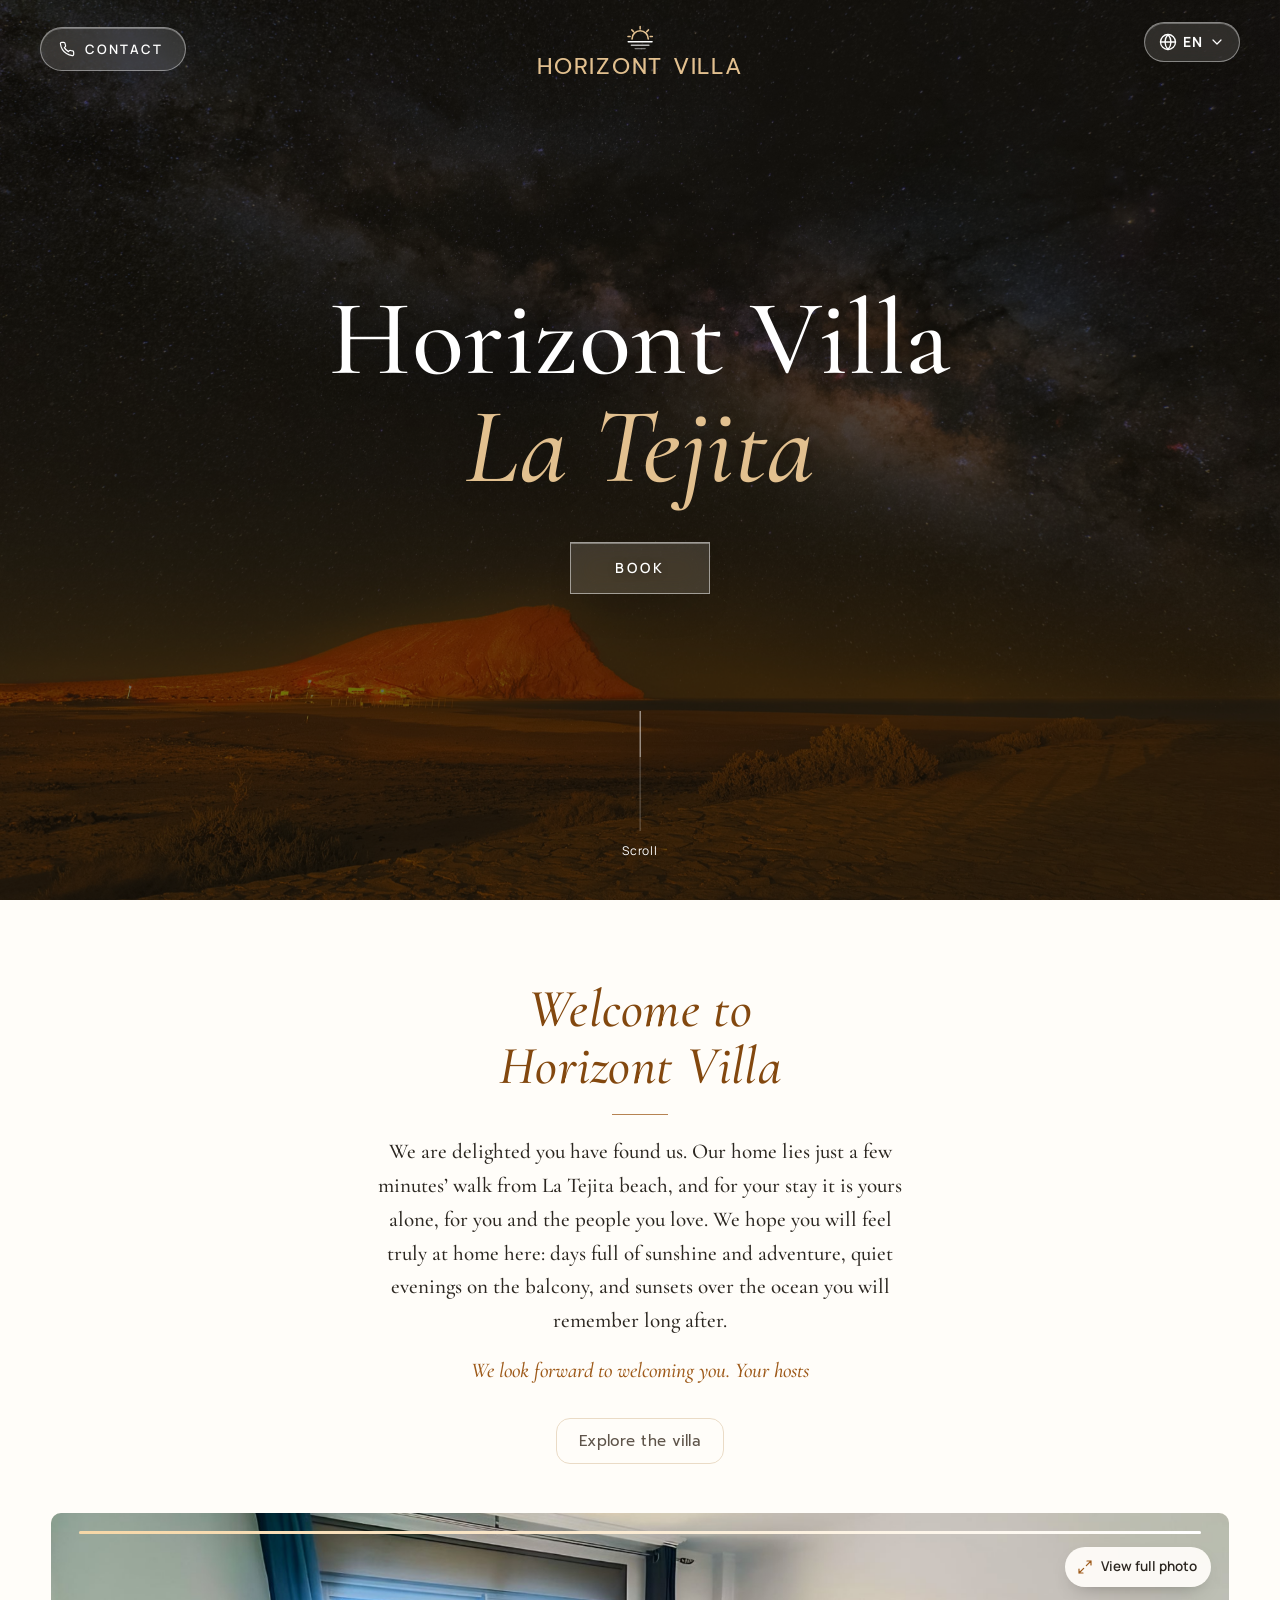
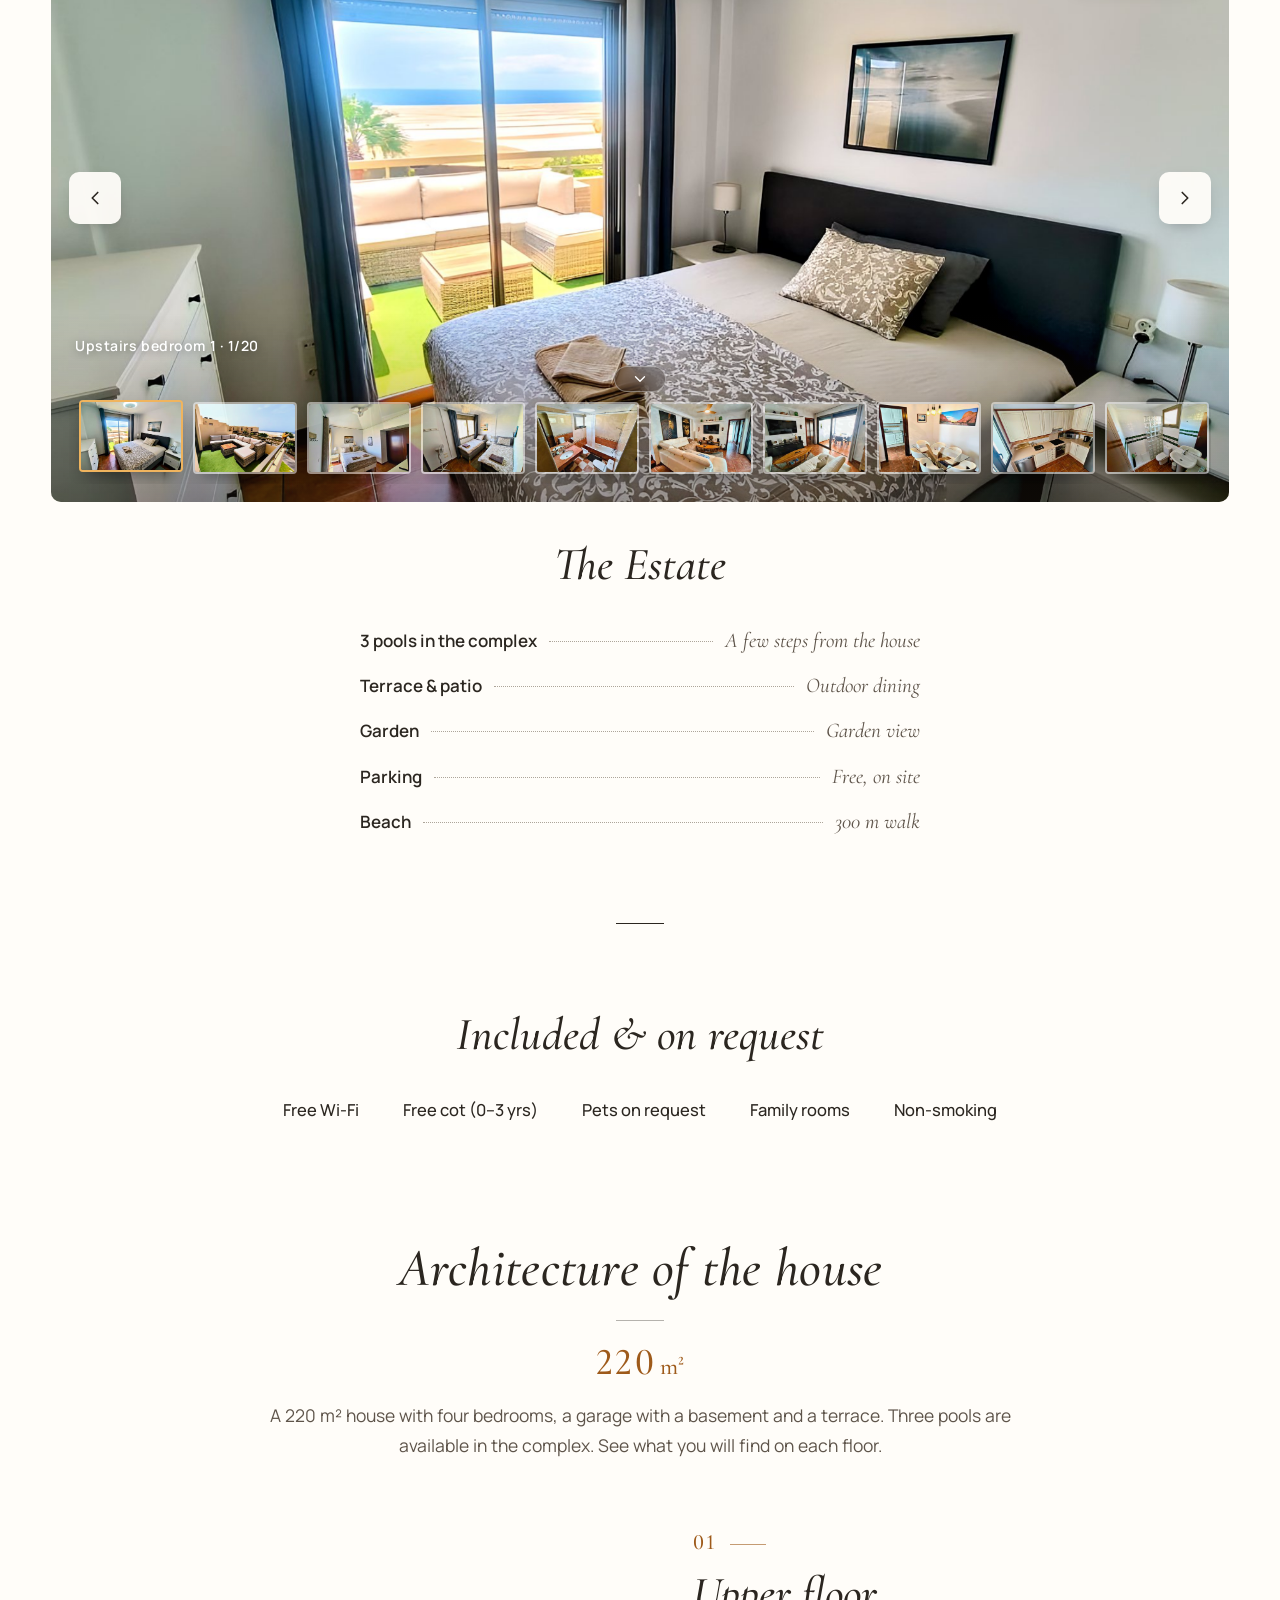
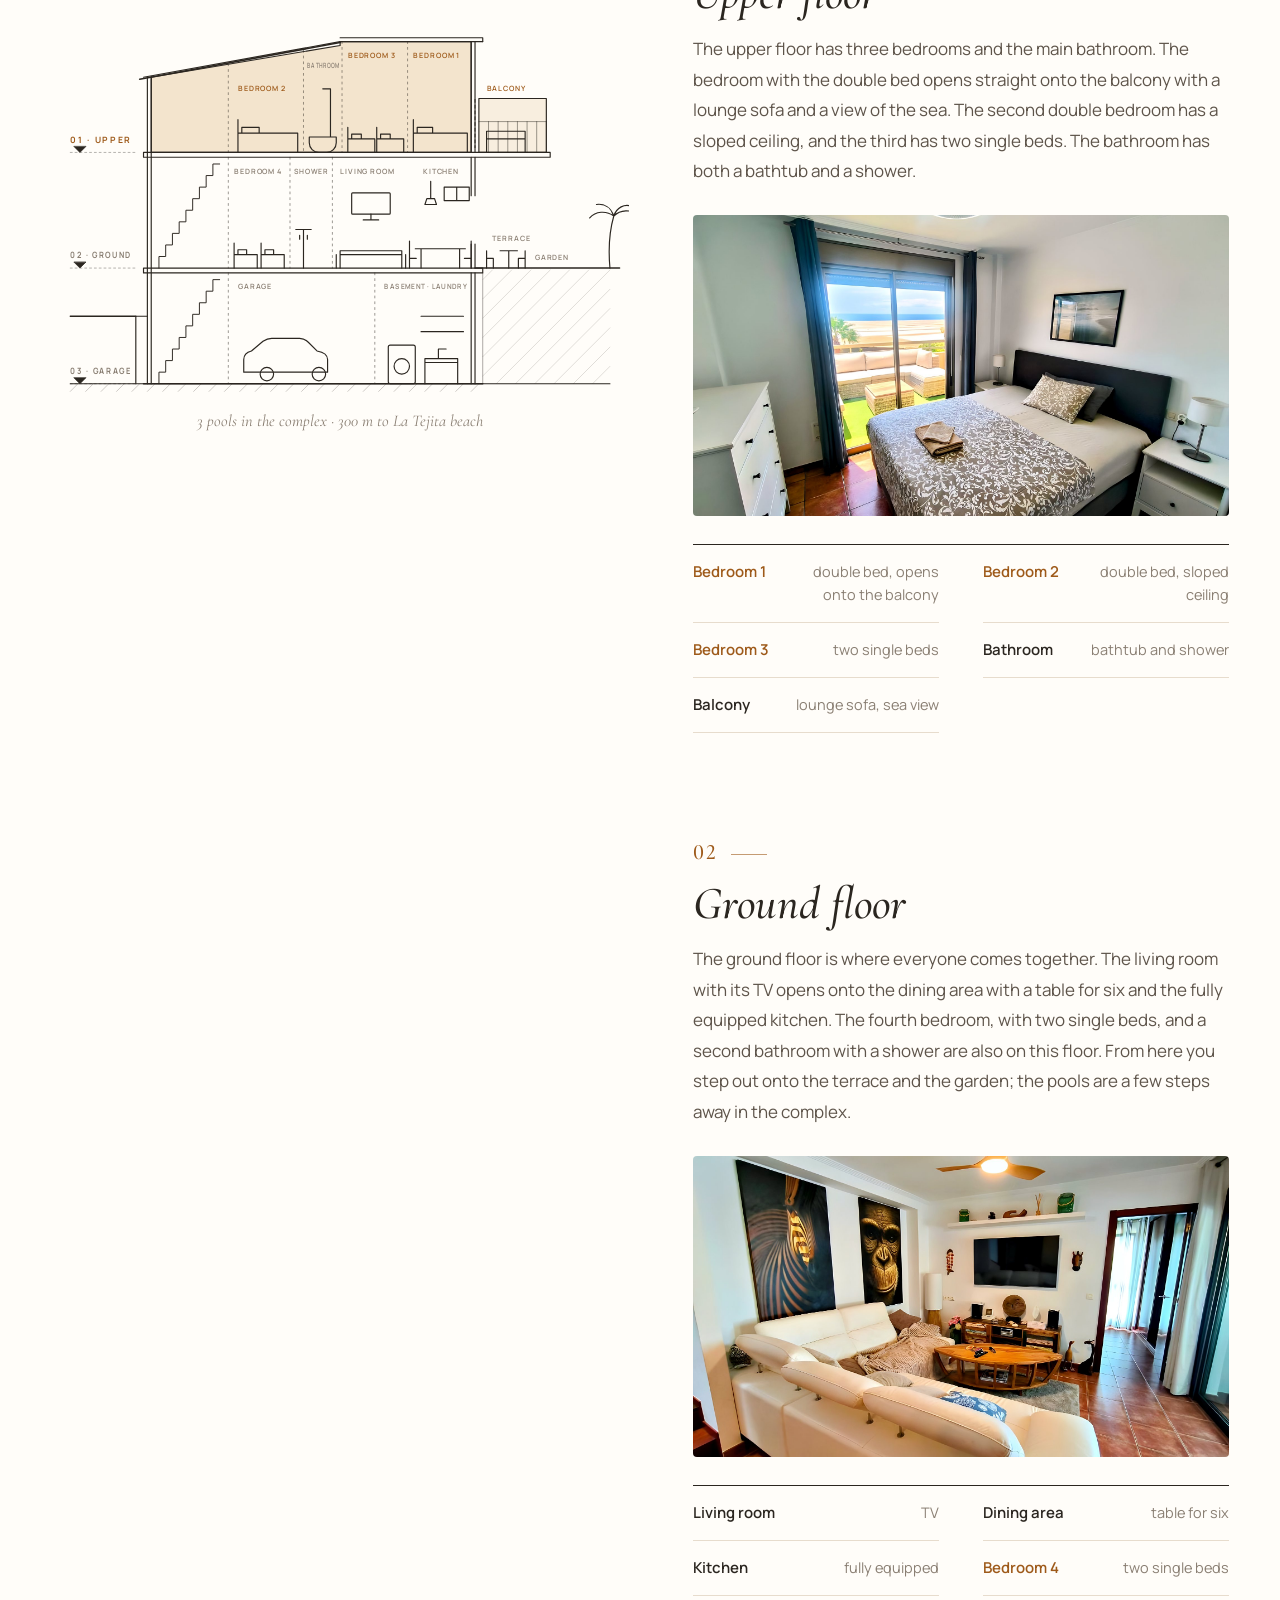
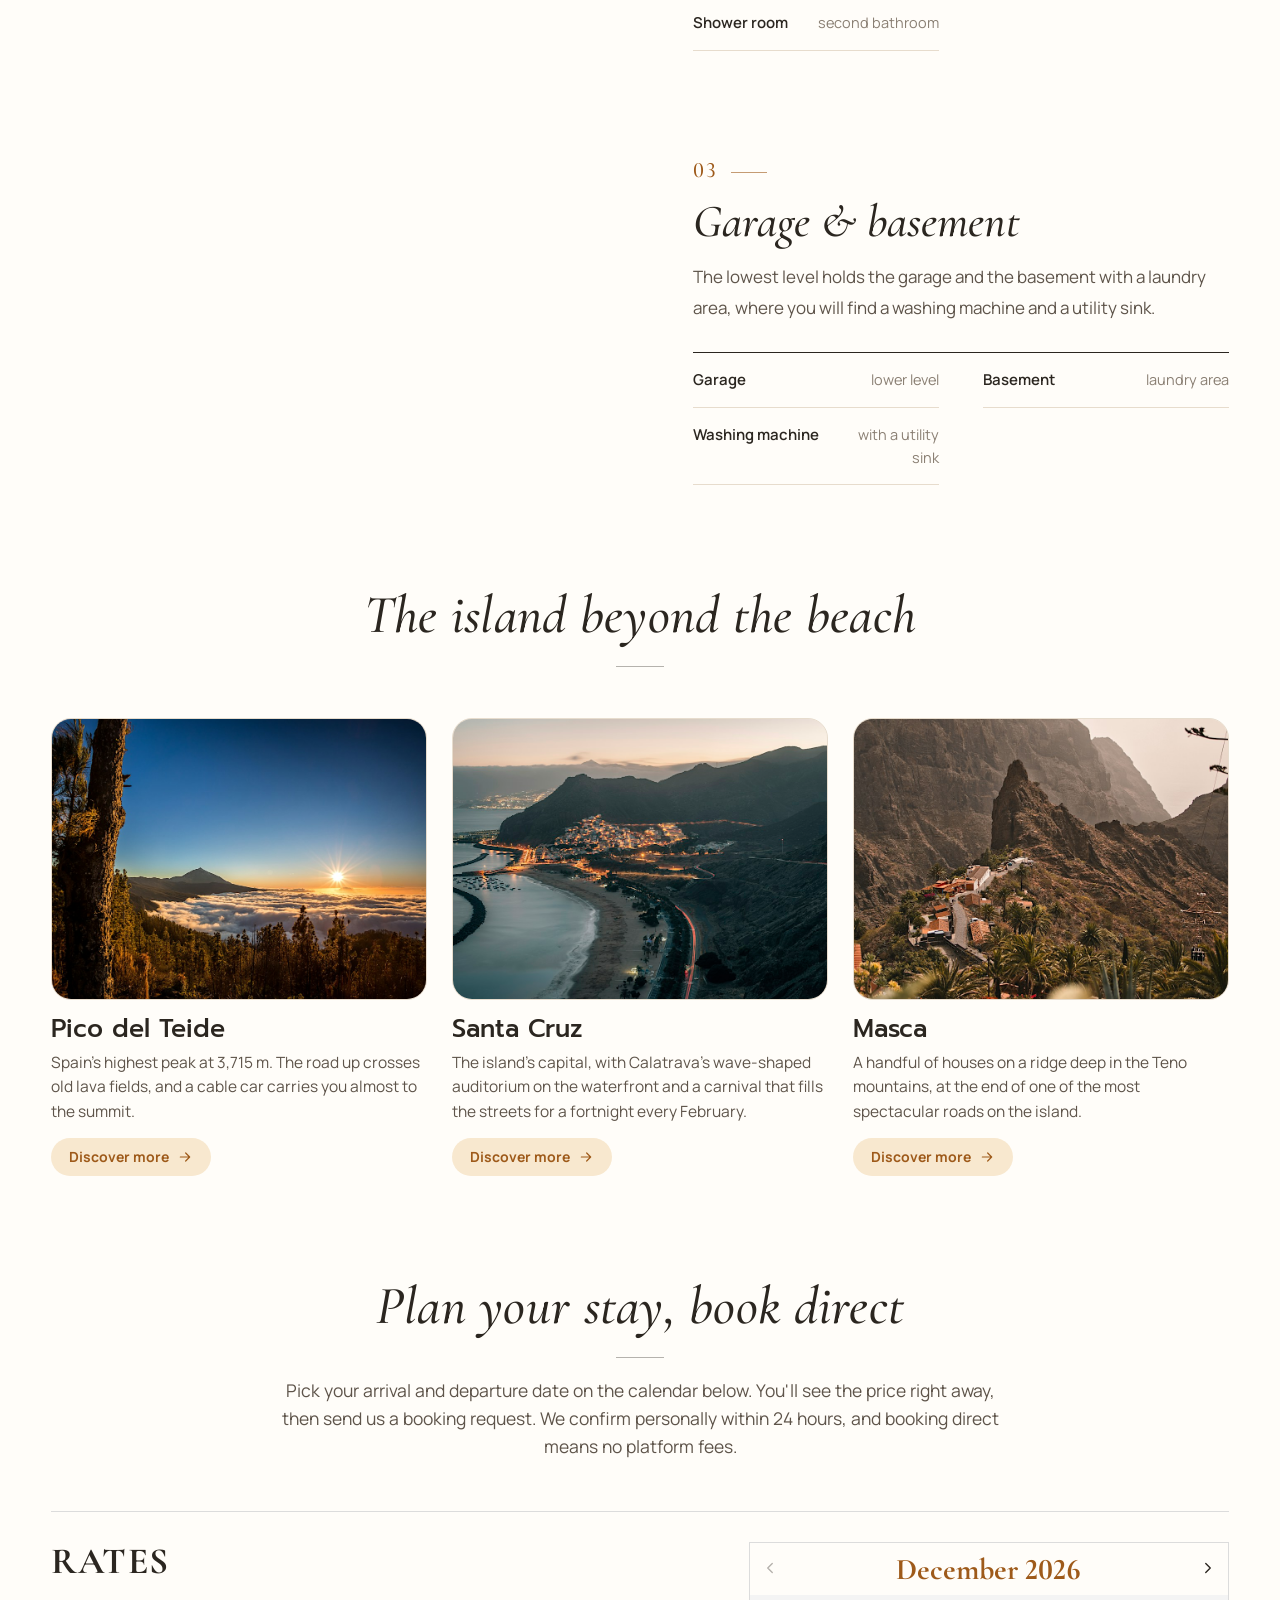
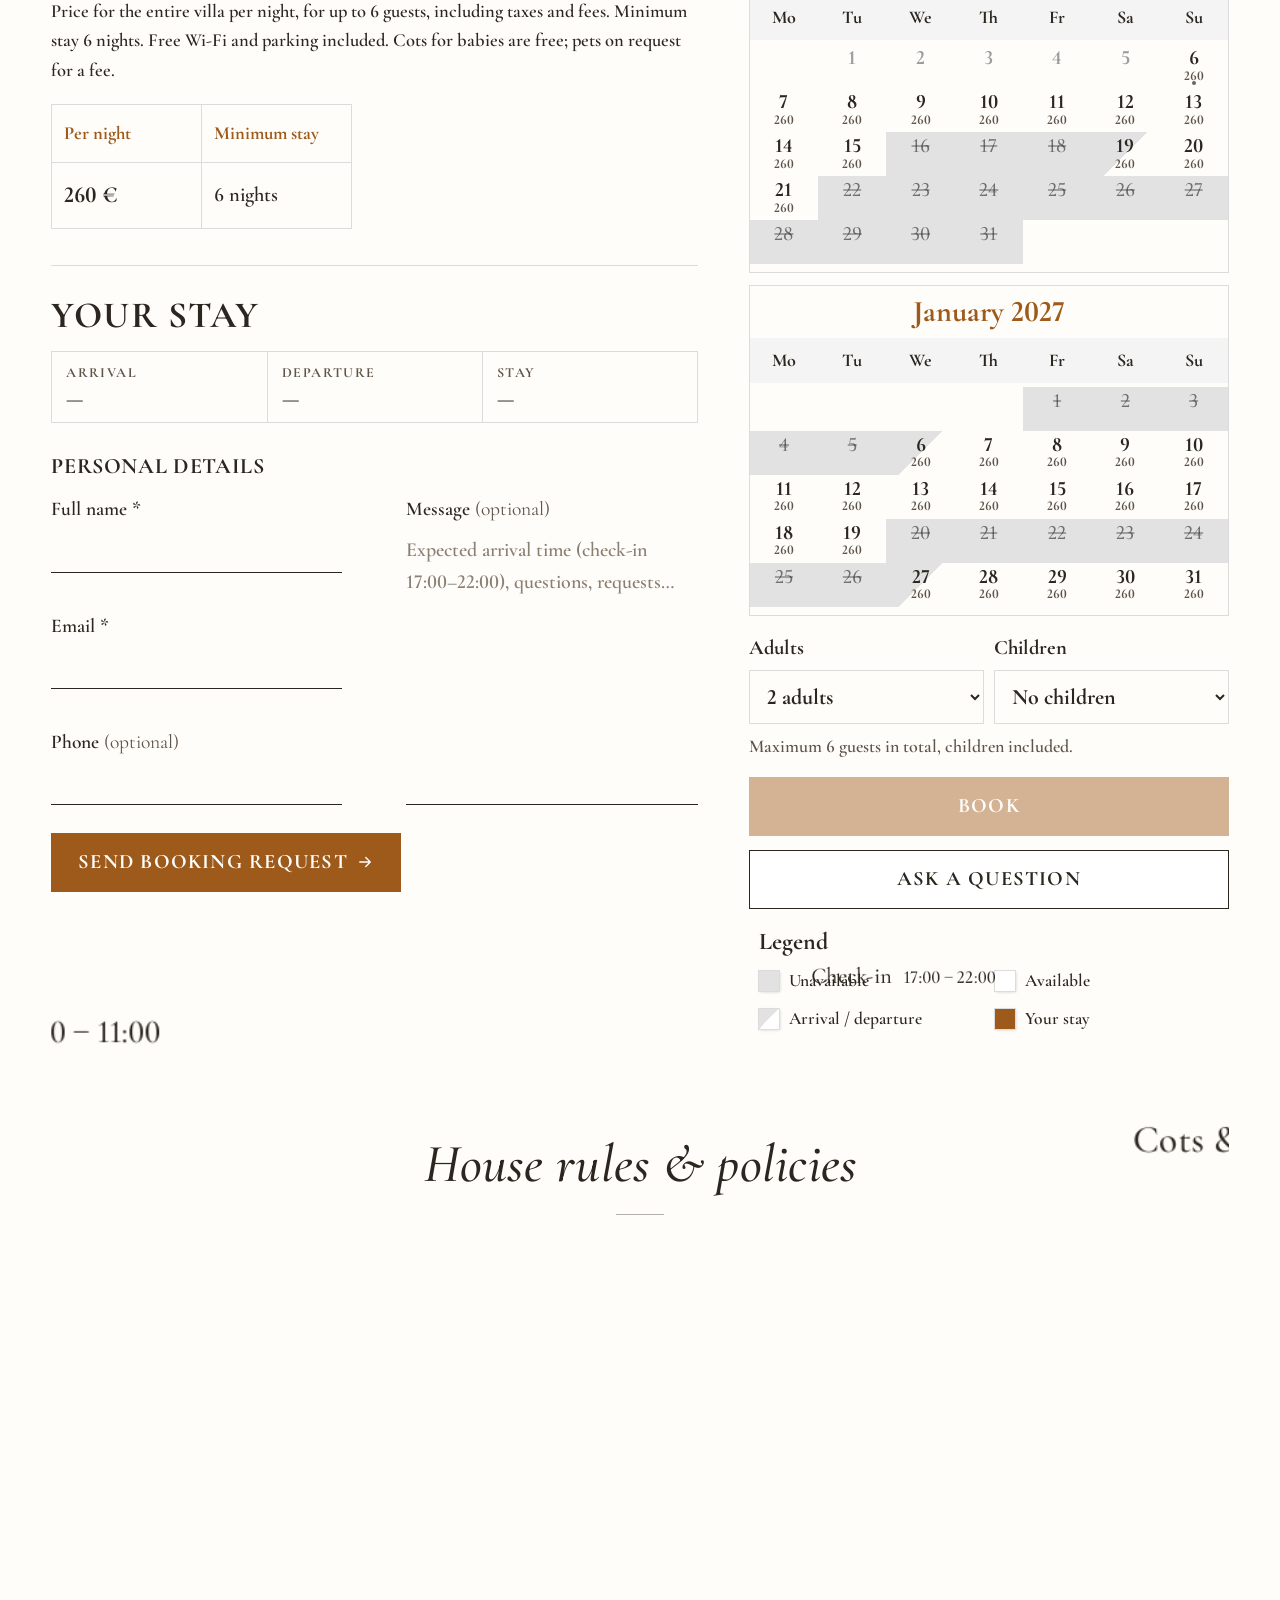
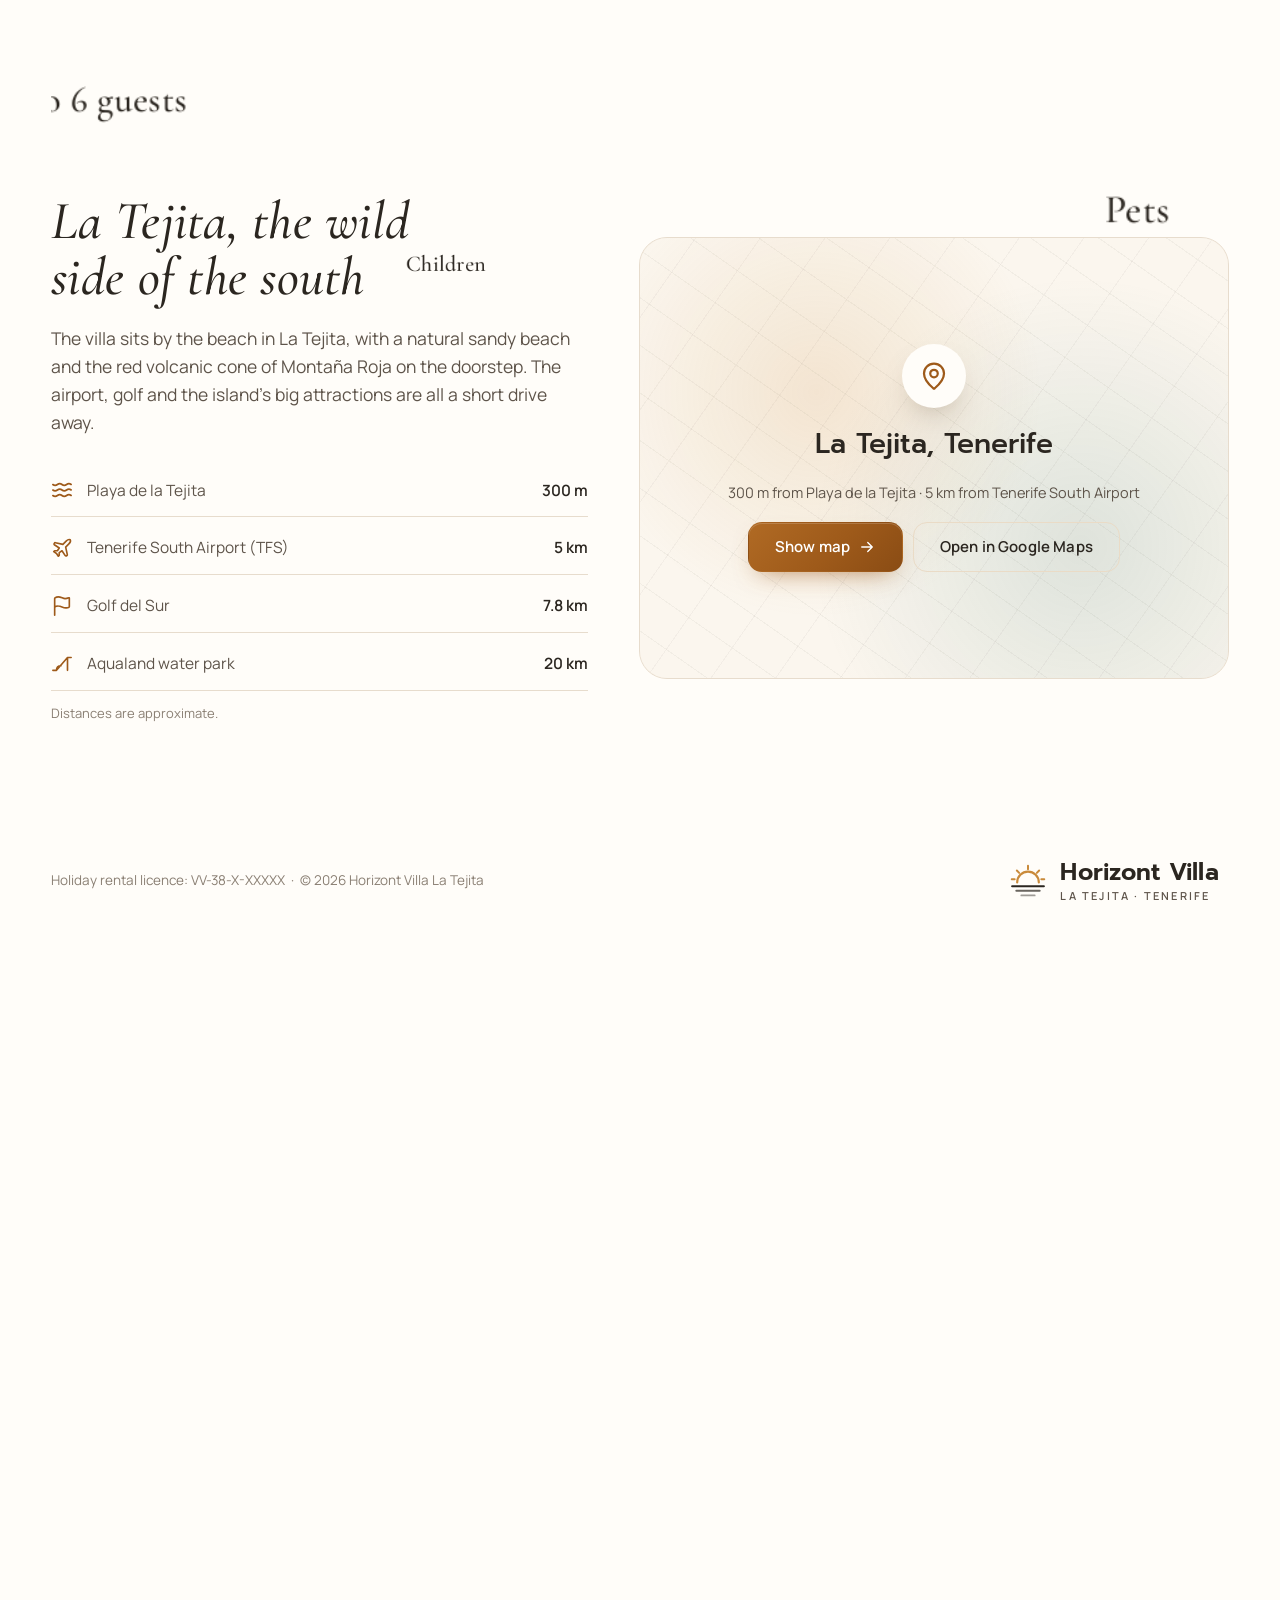
==== Horizon-Villa-website/Tenerife website/site/index.html @ 2de5e486 "Domovní řád jako přilétající texty podle phosvillas.gr, nadpis The Estate (obě vily) - pravidla ve d" ====
<!doctype html>
<html lang="en">
<head>
  <meta charset="utf-8">
  <meta name="viewport" content="width=device-width, initial-scale=1">
  <title>Horizont Villa La Tejita · Holiday villa in Tenerife South</title>
  <meta name="description" content="Horizont Villa La Tejita — a 220 m² 4-bedroom holiday home with 3 pools in the complex, 300 m from Playa de la Tejita, Tenerife. Sleeps 6. Book directly with the owners.">

  <!-- Link preview (WhatsApp, Facebook, Messenger, X…) and Google details.
       TODO before going live: if the real domain is different, replace
       https://horizonvilla-latejita.com everywhere in this block. -->
  <link rel="canonical" href="https://horizonvilla-latejita.com/">
  <meta property="og:type" content="website">
  <meta property="og:site_name" content="Horizont Villa La Tejita">
  <meta property="og:title" content="Horizont Villa La Tejita · Holiday villa in Tenerife South">
  <meta property="og:description" content="220 m² villa with 4 bedrooms and 3 pools in the complex, 300 m from Playa de la Tejita. Sleeps 6. Book directly with the owners.">
  <meta property="og:url" content="https://horizonvilla-latejita.com/">
  <meta property="og:image" content="https://horizonvilla-latejita.com/images/og-image.jpg">
  <meta property="og:image:width" content="1200">
  <meta property="og:image:height" content="630">
  <meta property="og:image:alt" content="Sunset over the sea from the terrace of Horizont Villa">
  <meta property="og:locale" content="en_GB">
  <meta property="og:locale:alternate" content="cs_CZ">
  <meta property="og:locale:alternate" content="es_ES">
  <meta name="twitter:card" content="summary_large_image">
  <script type="application/ld+json">
  {
    "@context": "https://schema.org",
    "@type": "VacationRental",
    "name": "Horizont Villa La Tejita",
    "description": "A 220 m² holiday villa with 4 bedrooms, 2 bathrooms and 3 pools in the complex, 300 m from Playa de la Tejita in Tenerife South. Sleeps 6.",
    "url": "https://horizonvilla-latejita.com/",
    "identifier": "horizont-villa-la-tejita",
    "image": [
      "https://horizonvilla-latejita.com/images/og-image.jpg",
      "https://horizonvilla-latejita.com/images/pool.jpg",
      "https://horizonvilla-latejita.com/images/living-room.jpg",
      "https://horizonvilla-latejita.com/images/kitchen.jpg",
      "https://horizonvilla-latejita.com/images/bedroom-sea-view.jpg",
      "https://horizonvilla-latejita.com/images/bathroom.jpg",
      "https://horizonvilla-latejita.com/images/roof-terrace.jpg",
      "https://horizonvilla-latejita.com/images/lounge-terrace.jpg"
    ],
    "address": {
      "@type": "PostalAddress",
      "addressLocality": "La Tejita, Granadilla de Abona",
      "postalCode": "38612",
      "addressRegion": "Santa Cruz de Tenerife",
      "addressCountry": "ES"
    },
    "latitude": 28.03209047,
    "longitude": -16.56543081,
    "containsPlace": {
      "@type": "Accommodation",
      "additionalType": "EntirePlace",
      "floorSize": { "@type": "QuantitativeValue", "value": 220, "unitCode": "MTK" },
      "numberOfBedrooms": 4,
      "numberOfBathroomsTotal": 2,
      "occupancy": { "@type": "QuantitativeValue", "maxValue": 6 }
    },
    "checkinTime": "17:00",
    "checkoutTime": "11:00"
  }
  </script>

  <link rel="icon" href="images/favicon.svg" type="image/svg+xml">
  <link rel="preconnect" href="https://fonts.googleapis.com">
  <link rel="preconnect" href="https://fonts.gstatic.com" crossorigin>
  <link href="https://fonts.googleapis.com/css2?family=DM+Serif+Display&family=Cormorant+Garamond:ital,wght@0,400;0,500;0,600;0,700;1,400;1,500;1,600&family=Prompt:ital,wght@0,300;0,400;0,500;0,600;0,700;1,300;1,400;1,500&family=Manrope:wght@400;500;600;700&display=swap" rel="stylesheet">
  <link rel="stylesheet" href="css/styles.css?v=106">
  <link rel="stylesheet" href="css/effects.css?v=60">
  <script>
    document.documentElement.classList.add("fx");
    // safety net: never leave the hero hidden if the effects script fails to load
    setTimeout(function () { document.documentElement.classList.add("is-ready"); }, 2500);
  </script>
</head>
<body>
  <a class="skip-link" href="#main" data-i18n="a11y.skip">Skip to content</a>

  <!-- SVG icon sprite (Lucide-style strokes) -->
  <svg width="0" height="0" style="position:absolute" aria-hidden="true">
    <defs>
      <symbol id="i-wifi" viewBox="0 0 24 24"><path d="M5 12.55a11 11 0 0 1 14 0"/><path d="M1.42 9a16 16 0 0 1 21.16 0"/><path d="M8.53 16.11a6 6 0 0 1 6.95 0"/><path d="M12 20h.01"/></symbol>
      <symbol id="i-pool" viewBox="0 0 24 24"><path d="M2 12c1.5 1 3 1 4.5 0s3-1 4.5 0 3 1 4.5 0 3-1 4.5 0"/><path d="M2 17c1.5 1 3 1 4.5 0s3-1 4.5 0 3 1 4.5 0 3-1 4.5 0"/><path d="M8 9V5a2 2 0 0 1 4 0"/><path d="M16 9V5a2 2 0 0 0-4 0"/></symbol>
      <symbol id="i-sun" viewBox="0 0 24 24"><circle cx="12" cy="12" r="4"/><path d="M12 2v2M12 20v2M4.93 4.93l1.41 1.41M17.66 17.66l1.41 1.41M2 12h2M20 12h2M6.34 17.66l-1.41 1.41M19.07 4.93l-1.41 1.41"/></symbol>
<symbol id="i-leaf" viewBox="0 0 24 24"><path d="M11 20A7 7 0 0 1 9.8 6.1C15.5 5 17 4.48 19 2c1 2 2 4.18 2 8 0 5.5-4.78 10-10 10Z"/><path d="M2 21c0-3 1.85-5.36 5.08-6C9.5 14.52 12 13 13 12"/></symbol>
      <symbol id="i-waves" viewBox="0 0 24 24"><path d="M2 6c.6.5 1.2 1 2.5 1C7 7 7 5 9.5 5c2.6 0 2.4 2 5 2 2.5 0 2.5-2 5-2 1.3 0 1.9.5 2.5 1"/><path d="M2 12c.6.5 1.2 1 2.5 1 2.5 0 2.5-2 5-2 2.6 0 2.4 2 5 2 2.5 0 2.5-2 5-2 1.3 0 1.9.5 2.5 1"/><path d="M2 18c.6.5 1.2 1 2.5 1 2.5 0 2.5-2 5-2 2.6 0 2.4 2 5 2 2.5 0 2.5-2 5-2 1.3 0 1.9.5 2.5 1"/></symbol>
      <symbol id="i-snow" viewBox="0 0 24 24"><path d="M2 12h20M12 2v20M20 16l-4-4 4-4M4 8l4 4-4 4M16 4l-4 4-4-4M8 20l4-4 4 4"/></symbol>
      <symbol id="i-chef" viewBox="0 0 24 24"><path d="M17 21a1 1 0 0 0 1-1v-5.35c0-.46.31-.85.74-1A4 4 0 0 0 16.2 6.1a5 5 0 0 0-8.4 0 4 4 0 0 0-2.54 7.55c.43.15.74.54.74 1V20a1 1 0 0 0 1 1Z"/><path d="M6 17h12"/></symbol>
      <symbol id="i-car" viewBox="0 0 24 24"><path d="M19 17h2c.6 0 1-.4 1-1v-3c0-.9-.7-1.7-1.5-1.9C18.7 10.6 16 10 16 10s-1.3-1.4-2.2-2.3c-.5-.4-1.1-.7-1.8-.7H5c-.6 0-1.1.4-1.4.9l-1.4 2.9A3.7 3.7 0 0 0 2 12v4c0 .6.4 1 1 1h2"/><circle cx="7" cy="17" r="2"/><path d="M9 17h6"/><circle cx="17" cy="17" r="2"/></symbol>
      <symbol id="i-washer" viewBox="0 0 24 24"><rect x="3" y="2" width="18" height="20" rx="2"/><circle cx="12" cy="13" r="5"/><path d="M7 6h.01M10 6h.01"/></symbol>
      <symbol id="i-bed" viewBox="0 0 24 24"><path d="M2 4v16M2 8h18a2 2 0 0 1 2 2v10M2 17h20M6 8v9"/></symbol>
      <symbol id="i-bath" viewBox="0 0 24 24"><path d="M9 6 6.5 3.5a1.5 1.5 0 0 0-1-.5C4.68 3 4 3.68 4 4.5V17a2 2 0 0 0 2 2h12a2 2 0 0 0 2-2v-5"/><path d="M10 5 8 7M2 12h20M7 19v2M17 19v2"/></symbol>
      <symbol id="i-users" viewBox="0 0 24 24"><path d="M16 21v-2a4 4 0 0 0-4-4H6a4 4 0 0 0-4 4v2"/><circle cx="9" cy="7" r="4"/><path d="M22 21v-2a4 4 0 0 0-3-3.87M16 3.13a4 4 0 0 1 0 7.75"/></symbol>
      <symbol id="i-pin" viewBox="0 0 24 24"><path d="M20 10c0 5-5.5 10.2-7.4 11.8a1 1 0 0 1-1.2 0C9.5 20.2 4 15 4 10a8 8 0 0 1 16 0"/><circle cx="12" cy="10" r="3"/></symbol>
      <symbol id="i-plane" viewBox="0 0 24 24"><path d="M17.8 19.2 16 11l3.5-3.5C21 6 21.5 4 21 3c-1-.5-3 0-4.5 1.5L13 8 4.8 6.2c-.5-.1-.9.1-1.1.5l-.3.5c-.2.5-.1 1 .3 1.3L9 12l-2 3H4l-1 1 3 2 2 3 1-1v-3l3-2 3.5 5.3c.3.4.8.5 1.3.3l.5-.2c.4-.3.6-.7.5-1.2z"/></symbol>
      <symbol id="i-phone" viewBox="0 0 24 24"><path d="M22 16.92v3a2 2 0 0 1-2.18 2 19.8 19.8 0 0 1-8.63-3.07 19.5 19.5 0 0 1-6-6A19.8 19.8 0 0 1 2.12 4.18 2 2 0 0 1 4.11 2h3a2 2 0 0 1 2 1.72c.13.96.36 1.9.7 2.81a2 2 0 0 1-.45 2.11L8.09 9.91a16 16 0 0 0 6 6l1.27-1.27a2 2 0 0 1 2.11-.45c.91.34 1.85.57 2.81.7A2 2 0 0 1 22 16.92z"/></symbol>
      <symbol id="i-mail" viewBox="0 0 24 24"><rect x="2" y="4" width="20" height="16" rx="2"/><path d="m22 7-8.97 5.7a1.94 1.94 0 0 1-2.06 0L2 7"/></symbol>
      <symbol id="i-chat" viewBox="0 0 24 24"><path d="M7.9 20A9 9 0 1 0 4 16.1L2 22Z"/></symbol>
      <symbol id="i-left" viewBox="0 0 24 24"><path d="m15 18-6-6 6-6"/></symbol>
      <symbol id="i-right" viewBox="0 0 24 24"><path d="m9 18 6-6-6-6"/></symbol>
      <symbol id="i-close" viewBox="0 0 24 24"><path d="M18 6 6 18M6 6l12 12"/></symbol>
      <symbol id="i-menu" viewBox="0 0 24 24"><path d="M4 7h16M4 12h16M4 17h16"/></symbol>
      <symbol id="i-check" viewBox="0 0 24 24"><path d="M20 6 9 17l-5-5"/></symbol>
      <symbol id="i-paw" viewBox="0 0 24 24"><circle cx="11" cy="4" r="2"/><circle cx="18" cy="8" r="2"/><circle cx="20" cy="16" r="2"/><path d="M9 10a5 5 0 0 1 5 5v3.5a3.5 3.5 0 0 1-6.84 1.05Q6.52 17.48 4.46 16.84A3.5 3.5 0 0 1 5.5 10Z"/></symbol>
      <symbol id="i-baby" viewBox="0 0 24 24"><path d="M9 12h.01M15 12h.01M10 16c.5.3 1.2.5 2 .5s1.5-.2 2-.5"/><path d="M19 6.3a9 9 0 0 1 1.8 3.9 2 2 0 0 1 0 3.6 9 9 0 0 1-17.6 0 2 2 0 0 1 0-3.6A9 9 0 0 1 12 3c2 0 3.5 1.1 3.5 2.5s-.9 2.5-2 2.5c-.8 0-1.5-.4-1.5-1"/></symbol>
      <symbol id="i-bike" viewBox="0 0 24 24"><circle cx="18.5" cy="17.5" r="3.5"/><circle cx="5.5" cy="17.5" r="3.5"/><circle cx="15" cy="5" r="1"/><path d="M12 17.5V14l-3-3 4-3 2 3h2"/></symbol>
      <symbol id="i-bus" viewBox="0 0 24 24"><path d="M8 6v6M15 6v6M2 12h19.6M18 18h3s.5-1.7.8-2.8c.1-.4.2-.8.2-1.2 0-.4-.1-.8-.2-1.2l-1.4-5C20.1 6.8 19.1 6 18 6H4a2 2 0 0 0-2 2v10h3"/><circle cx="7" cy="18" r="2"/><path d="M9 18h5"/><circle cx="16" cy="18" r="2"/></symbol>
      <symbol id="i-area" viewBox="0 0 24 24"><rect x="3" y="3" width="18" height="18" rx="2"/><path d="M3 9h4M3 15h4M9 3v4M15 3v4"/></symbol>
      <symbol id="i-tv" viewBox="0 0 24 24"><rect x="2" y="7" width="20" height="15" rx="2"/><path d="m17 2-5 5-5-5"/></symbol>
      <symbol id="i-clock" viewBox="0 0 24 24"><circle cx="12" cy="12" r="10"/><path d="M12 6v6l4 2"/></symbol>
      <symbol id="i-nosmoke" viewBox="0 0 24 24"><path d="M2 2l20 20M12 12H2v4h14M22 12v4M18 12h-.5M7 12v4M18 8c0-2.5-2-2.5-2-5M22 8c0-2.5-2-2.5-2-5"/></symbol>
      <symbol id="i-noparty" viewBox="0 0 24 24"><circle cx="12" cy="12" r="10"/><path d="m4.9 4.9 14.2 14.2M9 9h.01M15 15h.01M9 15l1.5-1.5M13.5 10.5 15 9"/></symbol>
      <symbol id="i-flag" viewBox="0 0 24 24"><path d="M4 22V4a1 1 0 0 1 .4-.8A6 6 0 0 1 8 2c3 0 5 2 7.33 2q2 0 3.87-.93a.5.5 0 0 1 .8.43v9a1 1 0 0 1-.4.8A6 6 0 0 1 16 14c-3 0-5-2-8-2a6 6 0 0 0-4 1.3"/></symbol>
      <symbol id="i-slide" viewBox="0 0 24 24"><path d="M2 20h4l12-14h4M6 20c0-3 2-5 5-5M18 6v14"/></symbol>
      <symbol id="i-arrow" viewBox="0 0 24 24"><path d="M5 12h14M13 6l6 6-6 6"/></symbol>
      <symbol id="i-calendar" viewBox="0 0 24 24"><rect x="3" y="4" width="18" height="18" rx="2"/><path d="M16 2v4M8 2v4M3 10h18"/></symbol>
      <symbol id="i-globe" viewBox="0 0 24 24"><circle cx="12" cy="12" r="10"/><path d="M2 12h20M12 2a15.3 15.3 0 0 1 4 10 15.3 15.3 0 0 1-4 10 15.3 15.3 0 0 1-4-10 15.3 15.3 0 0 1 4-10z"/></symbol>
      <symbol id="i-chevron" viewBox="0 0 24 24"><path d="m6 9 6 6 6-6"/></symbol>
      <symbol id="i-expand" viewBox="0 0 24 24"><path d="M15 3h6v6M9 21H3v-6M21 3l-7 7M3 21l7-7"/></symbol>

      <!-- Sister property: Seaside Villa's mark, kept in its own teal so the
           header button reads as "that other place", not as ours. -->
      <symbol id="logo-sister" viewBox="0 0 48 48">
        <circle cx="34" cy="14.5" r="5.2" fill="none" stroke="#2E9A97" stroke-width="2.8"/>
        <path d="M3.5 31C5.4 18.4 13.8 12.8 22.4 15.8c7.2 2.5 9.2 10.2 4 13.7-3.7 2.5-7.8.3-7.4-3.9" fill="none" stroke="#1C2A2C" stroke-width="3" stroke-linecap="round" stroke-linejoin="round"/>
        <path d="M5 37.5c1.4 1.1 2.7 2.2 5.6 2.2 5.6 0 5.6-4.4 11.2-4.4s5.4 4.4 11.2 4.4c2.9 0 4.2-1.1 5.6-2.2" fill="none" stroke="#2E9A97" stroke-width="2.5" stroke-linecap="round"/>
        <path d="M12 44c1 .8 2 1.6 4 1.6 4 0 4-3.2 8-3.2s4 3.2 8 3.2c2 0 3-.8 4-1.6" fill="none" stroke="#1C2A2C" stroke-width="2.2" stroke-linecap="round" opacity=".38"/>
      </symbol>

      <!-- Logo mark: sun setting on the horizon over three waves -->
      <symbol id="logo-mark" viewBox="0 0 48 48">
        <path d="M11 27a13 13 0 0 1 26 0" fill="none" stroke="var(--amber)" stroke-width="2.6" stroke-linecap="round"/>
        <path d="M24 7v4M10.6 12.6l2.8 2.8M37.4 12.6l-2.8 2.8M4.5 23h3.5M40 23h3.5" stroke="var(--amber)" stroke-width="2.4" stroke-linecap="round"/>
        <path d="M5 31.5h38" stroke="var(--ink)" stroke-width="2.6" stroke-linecap="round"/>
        <path d="M10 37h28" stroke="var(--ink)" stroke-width="2.4" stroke-linecap="round" opacity=".7"/>
        <path d="M16 42.5h16" stroke="var(--ink)" stroke-width="2.2" stroke-linecap="round" opacity=".45"/>
      </symbol>
    </defs>
  </svg>

  <!-- ================= COVER (full screen, first thing a guest sees) ================= -->
  <!-- pinned top bar: transparent over the cover, a slim frosted bar once you scroll -->
  <div class="cover-bar">
    <a class="cover-contact" href="#contact"><svg class="icon" aria-hidden="true"><use href="#i-phone"/></svg><span data-i18n="nav.contact">Contact</span></a>
    <div class="cover-logo" aria-hidden="true">
      <svg class="cover-logo-mark"><use href="#logo-mark"/></svg>
      <span class="cover-logo-name">Horizont Villa</span>
    </div>
    <nav class="nav" data-i18n-attr="aria-label:a11y.mainNav" aria-label="Main">
      <button class="nav-toggle" aria-expanded="false" aria-controls="nav-list" aria-label="Open menu">
        <svg class="icon"><use href="#i-menu"/></svg>
      </button>
      <ul class="nav-list" id="nav-list">
        <li><a href="#top" class="is-active" data-i18n="nav.home">Home</a></li>
        <li><a href="#villa" data-i18n="nav.villa">The Villa</a></li>
        <li><a href="#booking" data-i18n="nav.availability">Availability</a></li>
        <li><a href="#rules" data-i18n="nav.rules">House rules</a></li>
        <li><a href="#location" data-i18n="nav.location">Location</a></li>
        <li><a href="#contact" data-i18n="nav.contact">Contact</a></li>
      </ul>

    </nav>
    <div class="cover-right">
      <a class="cover-sister" data-sister-link href="../../../Seaside-Villa-website/site/index.html" data-i18n-attr="aria-label:header.sisterAria" aria-label="Our other villa">
        <span class="cover-sister-mark"><svg aria-hidden="true"><use href="#logo-sister"/></svg></span>
        <span class="cover-sister-text"><small data-i18n="header.sisterEyebrow">Our other villa</small><strong>Seaside Villa</strong></span>
        <svg class="icon cover-sister-arrow" aria-hidden="true"><use href="#i-arrow"/></svg>
      </a>
  <div class="lang cover-lang" data-lang-switch>
      <button class="lang-btn" type="button" aria-haspopup="true" aria-expanded="false" aria-controls="cover-lang-menu">
        <svg class="icon" aria-hidden="true"><use href="#i-globe"/></svg>
        <span class="lang-code">EN</span>
        <svg class="icon lang-chevron" aria-hidden="true"><use href="#i-chevron"/></svg>
      </button>
      <ul class="lang-menu" id="cover-lang-menu" hidden>
        <li><button type="button" data-lang="cs" lang="cs"><span class="lang-short">CZ</span>Čeština<svg class="icon lang-check" aria-hidden="true"><use href="#i-check"/></svg></button></li>
        <li><button type="button" data-lang="en" lang="en"><span class="lang-short">EN</span>English<svg class="icon lang-check" aria-hidden="true"><use href="#i-check"/></svg></button></li>
        <li><button type="button" data-lang="es" lang="es"><span class="lang-short">ES</span>Español<svg class="icon lang-check" aria-hidden="true"><use href="#i-check"/></svg></button></li>
      </ul>
    </div>
    </div>
  </div>

  <section class="cover" aria-labelledby="hero-title">
    <div class="cover-bg">
      <img class="cover-img" src="images/milky-way-montana-roja.jpg" data-i18n-attr="alt:hero.photoAlt" alt="The Milky Way above Montaña Roja and La Tejita beach at night" fetchpriority="high">
    </div>
    <div class="cover-content">
      <h1 id="hero-title" class="cover-title">Horizont Villa<br><em>La Tejita</em></h1>
      <a class="cover-book" href="#booking" data-i18n="cover.book">Book</a>
    </div>
    <a class="cover-scroll" href="#main" data-cover-scroll>
      <span class="cover-scroll-track" aria-hidden="true"><span></span></span>
      <span class="cover-scroll-label" data-i18n="cover.scroll">Scroll</span>
    </a>
  </section>

  <div class="page">

    <!-- ================= HEADER ================= -->
    <header class="site-header" id="top">
      <span class="scroll-progress" aria-hidden="true"></span>

      <a class="brand" href="#top" data-i18n-attr="aria-label:a11y.brandHome" aria-label="Horizont Villa La Tejita — home">
        <svg class="brand-mark" aria-hidden="true"><use href="#logo-mark"/></svg>
        <span class="brand-text">
          <span class="brand-name">Horizont Villa</span>
          <span class="brand-sub">La Tejita · Tenerife</span>
        </span>
      </a>

      <div class="header-end">
        <div class="header-meta">
          <div class="meta-block meta-right">
            <a class="meta-phone" href="tel:+34600000000" data-config-phone>+34 600 000 000</a>
            <span class="meta-soft" data-i18n="meta.hours">Replies daily, 9:00 – 21:00</span>
          </div>
        </div>

        <div class="lang" data-lang-switch>
          <button class="lang-btn" type="button" aria-haspopup="true" aria-expanded="false" aria-controls="lang-menu">
            <svg class="icon" aria-hidden="true"><use href="#i-globe"/></svg>
            <span class="lang-code">EN</span>
            <svg class="icon lang-chevron" aria-hidden="true"><use href="#i-chevron"/></svg>
          </button>
          <ul class="lang-menu" id="lang-menu" hidden>
            <li><button type="button" data-lang="cs" lang="cs"><span class="lang-short">CZ</span>Čeština<svg class="icon lang-check" aria-hidden="true"><use href="#i-check"/></svg></button></li>
            <li><button type="button" data-lang="en" lang="en"><span class="lang-short">EN</span>English<svg class="icon lang-check" aria-hidden="true"><use href="#i-check"/></svg></button></li>
            <li><button type="button" data-lang="es" lang="es"><span class="lang-short">ES</span>Español<svg class="icon lang-check" aria-hidden="true"><use href="#i-check"/></svg></button></li>
          </ul>
        </div>
      </div>
    </header>

    <main id="main">

      <!-- ================= HERO ================= -->
      <section class="hero" aria-labelledby="hero-welcome">
        <div class="hero-left">

          <div class="hero-card">
            <h2 class="hero-title" id="hero-welcome" data-i18n="hero.title">Welcome to Horizont Villa</h2>
            <p class="hero-lead" data-i18n="hero.lead">We are delighted you have found us. Our home lies just a few minutes’ walk from La Tejita beach, and for your stay it is yours alone, for you and the people you love. We hope you will feel truly at home here: days full of sunshine and adventure, quiet evenings on the balcony, and sunsets over the ocean you will remember long after.</p>
            <p class="hero-sign" data-i18n="hero.sign">We look forward to welcoming you. Your hosts</p>
            <div class="hero-actions">
              <a class="btn btn-ghost" href="#villa" data-i18n="hero.explore">Explore the villa</a>
            </div>
          </div>
        </div>

        <div class="slider" aria-roledescription="carousel" data-i18n-attr="aria-label:slider.label" aria-label="Villa photos">
          <div class="slider-viewport">
            <!-- slides injected by main.js -->
          </div>
          <button class="slider-btn prev" data-i18n-attr="aria-label:slider.prev" aria-label="Previous photo"><svg class="icon"><use href="#i-left"/></svg></button>
          <button class="slider-btn next" data-i18n-attr="aria-label:slider.next" aria-label="Next photo"><svg class="icon"><use href="#i-right"/></svg></button>
          <button class="slider-expand" type="button"><svg class="icon" aria-hidden="true"><use href="#i-expand"/></svg><span data-i18n="viewer.open">View full photo</span></button>
          <p class="slider-caption" aria-live="polite"></p>
          <div class="slider-thumbs" id="slider-thumbs" role="tablist" data-i18n-attr="aria-label:slider.choose" aria-label="Choose photo"></div>
          <button class="thumbs-toggle" type="button" aria-controls="slider-thumbs" aria-expanded="true"><svg class="icon" aria-hidden="true"><use href="#i-chevron"/></svg></button>
          <div class="slider-progress" aria-hidden="true"><span></span></div>
        </div>
      </section>

      <!-- ================= THE VILLA ================= -->
      <section class="section villa" id="villa" data-i18n-attr="aria-label:villa.eyebrow" aria-label="The Villa">
        <div class="bento">
          <!-- key numbers (floor area, bedrooms, bathrooms, guests): hidden for now, remove the comment marks to bring it back
          <article class="b-card b-key">
            <p class="b-label" data-i18n="villa.entire">Entire home</p>
            <p class="b-big"><span data-count="220">220</span><span class="unit">m²</span></p>
            <p class="b-text" data-i18n="villa.keyText">Four bedrooms over two floors, just 300 m from Playa de la Tejita.</p>
            <dl class="b-stats">
              <div><dt data-i18n="villa.bedrooms">Bedrooms</dt><dd data-count="4">4</dd></div>
              <div><dt data-i18n="villa.bathrooms">Bathrooms</dt><dd data-count="2">2</dd></div>
              <div><dt data-i18n="villa.guests">Guests</dt><dd data-count="6">6</dd></div>
            </dl>
          </article>
          -->

          <!-- outside -->
          <article class="b-card b-outside">
            <h3 data-i18n="floor.outside">The Estate</h3>
            <ul class="outdoors">
              <li><span class="out-icon"><svg class="icon"><use href="#i-pool"/></svg></span><div><span data-i18n="mq.pools">3 pools in the complex</span><em data-i18n="room.onProperty">A few steps from the house</em></div></li>
              <li><span class="out-icon"><svg class="icon"><use href="#i-sun"/></svg></span><div><span data-i18n="room.terrace">Terrace &amp; patio</span><em data-i18n="room.outdoorDining">Outdoor dining</em></div></li>
              <li><span class="out-icon"><svg class="icon"><use href="#i-leaf"/></svg></span><div><span data-i18n="room.garden">Garden</span><em data-i18n="room.gardenView">Garden view</em></div></li>
              <li><span class="out-icon"><svg class="icon"><use href="#i-car"/></svg></span><div><span data-i18n="room.parking">Parking</span><em data-i18n="room.parkingNote">Free, on site</em></div></li>
              <li><span class="out-icon"><svg class="icon"><use href="#i-waves"/></svg></span><div><span data-i18n="room.beach">Beach</span><em data-i18n="room.beachWalk">300 m walk</em></div></li>
            </ul>
          </article>

          <!-- services -->
          <article class="b-card b-services">
            <h3 data-i18n="svc.title">Included &amp; on request</h3>
            <ul class="chips">
              <li><svg class="icon"><use href="#i-wifi"/></svg><span data-i18n="svc.wifi">Free Wi-Fi</span></li>
              <li><svg class="icon"><use href="#i-baby"/></svg><span data-i18n="svc.cot">Free cot (0–3 yrs)</span></li>
              <li><svg class="icon"><use href="#i-paw"/></svg><span data-i18n="svc.pets">Pets on request</span></li>
              <li><svg class="icon"><use href="#i-users"/></svg><span data-i18n="svc.family">Family rooms</span></li>
              <li><svg class="icon"><use href="#i-nosmoke"/></svg><span data-i18n="svc.nonsmoking">Non-smoking</span></li>
            </ul>
          </article>
        </div>
      </section>

      <!-- ================= ARCHITECTURE OF THE HOUSE ================= -->
      <!-- An architect's section of the house on the left (it stays put while you scroll),
           the floors on the right. The floor you are reading lights up in the drawing (main.js: initArch). -->
      <section class="section arch" id="arch" aria-labelledby="arch-title">
        <div class="arch-head">
          <h2 id="arch-title" data-i18n="arch.title">Architecture of the house</h2>
          <p class="arch-area">220<span>m²</span></p>
          <p data-i18n="arch.lead">A 220 m² house with four bedrooms, a garage with a basement and a terrace. Three pools are available in the complex.</p>
        </div>

        <div class="arch-grid">
          <div class="arch-drawing">
            <svg viewBox="0 64 600 536" fill="none" stroke="currentColor" stroke-width="1.2" stroke-linecap="round" stroke-linejoin="round" role="img" data-i18n-attr="aria-label:arch.drawingLabel" aria-label="Cross-section of the house, floor by floor">
              <!-- the floor being read -->
              <g class="arch-hl" data-floor="1"><path d="M104 222L300 189V185h136v115H104z"/><rect x="444" y="244" width="70" height="56" fill-opacity=".6"/></g>
              <g class="arch-hl" data-floor="2"><rect x="104" y="305" width="332" height="115"/><rect x="444" y="380" width="56" height="40" fill-opacity=".6"/></g>
              <g class="arch-hl" data-floor="3"><rect x="104" y="425" width="332" height="115"/></g>


              <!-- roof: sloping over the bedroom with the sloped ceiling, flat on the right -->
              <path d="M92 224L300 186" stroke-width="1.6"/>
              <path d="M96 222L300 185h148"/><path d="M300 181h148v4"/>
              <!-- slabs and walls -->
              <rect x="96" y="300" width="422" height="5"/>
              <rect x="96" y="420" width="352" height="5"/>
              <path d="M96 540h352" stroke-width="1.6"/>
              <path d="M100 222v318M104 221v319M436 185v115M440 185v115M436 305v40M440 305v40M436 395v25M440 395v25M436 425v115M440 425v115"/>

              <!-- stairs -->
              <path d="M112 540v-12h7v-12h7v-12h7v-12h7v-12h7v-12h7v-12h7v-12h7v-12h7" stroke-width="1"/>
              <path d="M112 420v-12h7v-12h7v-12h7v-12h7v-12h7v-12h7v-12h7v-12h7v-12h7" stroke-width="1"/>

              <!-- partitions -->
              <path d="M184 208v92M262 194v106M302 185v115M370 185v115M184 305v115M248 305v115M292 305v115M184 425v115M336 425v115" stroke-width=".8" stroke-dasharray="2 4" opacity=".6"/>

              <!-- upper floor: bedroom 2 (sloped ceiling), bath, bedroom 3 (twin), bedroom 1 (onto the balcony) -->
              <path d="M194 300v-34M194 280h62v20M198 280v-6h18v6"/>
              <path d="M268 284h28v6a10 10 0 0 1-10 10h-8a10 10 0 0 1-10-10zM290 284v-50h-8"/>
              <path d="M308 300v-26M308 286h28v14M338 300v-26M338 286h28v14M312 286v-5h10v5M342 286v-5h10v5"/>
              <path d="M376 300v-34M376 280h56v20M380 280v-6h16v6"/>
              <path d="M440 245v50" stroke-width="1" stroke-dasharray="3 3"/>
              <!-- balcony: lounge sofa and railing -->
              <path d="M444 268h70M514 268v32M454 268v32M464 268v32M474 268v32M484 268v32M494 268v32M504 268v32" stroke-width=".8" opacity=".6"/>
              <path d="M452 300v-14h40v14M452 286v-8h40v8"/>

              <!-- ground floor: bedroom 4 (twin), shower, living room, dining for six, kitchen -->
              <path d="M190 420v-26M190 406h24v14M218 420v-26M218 406h24v14M194 406v-5h9v5M222 406v-5h9v5"/>
              <path d="M262 420v-40h-8M270 380h-16M258 386v4M262 386v6M266 386v4"/>
              <rect x="312" y="342" width="40" height="22" rx="1"/><path d="M332 364v6M324 370h16"/>
              <path d="M300 420v-18h64v18M300 406h64M296 420v-14M368 420v-14"/>
              <path d="M378 400h52M384 400v20M424 400v20M372 392v28M372 410h7M436 392v28M436 410h-7M394 330v18M388 354h12l-2-6h-8z"/>
              <path d="M408 336h26v14h-26zM421 336v14"/>
              <!-- terrace and garden -->
              <path d="M440 420h150" stroke-width="1.6"/>
              <path d="M452 420v-18M452 410h7v10M466 402h18M475 402v18M492 420v-18M492 410h-7v10"/>
              <path d="M580 420c-2-22 0-40 4-54M584 366c-8-6-19-5-25 2M584 366c7-7 18-7 25-1M584 366c-3-9-10-13-18-12M584 366c3-9 11-13 19-10"/>

              <!-- lower level: garage with car, basement with washing machine and sink -->
              <path d="M100 470h-12v70"/>
              <path d="M200 528v-13c0-5 4-8 8-9l12-10c3-2 6-3 9-3h29c4 0 7 2 9 4l9 9c6 1 11 4 11 9v13z"/>
              <circle cx="224" cy="530" r="7"/><circle cx="278" cy="530" r="7"/>
              <rect x="350" y="500" width="28" height="40" rx="2"/><circle cx="364" cy="522" r="8"/>
              <path d="M388 540v-26h34v26M388 518h34M402 514v-10h8"/>
              <path d="M384 470h44M384 486h44"/>
              <!-- earth around the lower level -->
              <path d="M20 470h68" stroke-width="1.4"/>
              <path d="M448 425v115" stroke-width=".8" opacity=".5"/>
              <path d="M448 432l10-10M448 452l30-30M448 472l50-50M448 492l70-70M448 512l90-90M448 532l110-110M462 540l118-118M482 540l98-98M502 540l78-78M522 540l58-58M542 540l38-38M562 540l18-18" stroke-width=".6" opacity=".25"/>
              <path d="M20 548l8-8M36 548l8-8M52 548l8-8M68 548l8-8M84 548l8-8M100 548l8-8M116 548l8-8M132 548l8-8M148 548l8-8M164 548l8-8M180 548l8-8M196 548l8-8M212 548l8-8M228 548l8-8M244 548l8-8M260 548l8-8M276 548l8-8M292 548l8-8M308 548l8-8M324 548l8-8M340 548l8-8M356 548l8-8M372 548l8-8M388 548l8-8M404 548l8-8M420 548l8-8M436 548l8-8" stroke-width=".7" opacity=".35"/>
              <path d="M20 540h560"/>

              <!-- level markers, as on a building plan -->
              <path d="M20 300h70M20 420h70M20 540h70" stroke-width=".8" stroke-dasharray="2 3" opacity=".45"/>
              <path d="M24 294l6 6 6-6zM24 414l6 6 6-6zM24 534l6 6 6-6z" fill="currentColor" stroke-width=".8"/>
              <g class="arch-levels">
                <text class="arch-lv" data-floor="1" data-fit="64" x="20" y="290">01 · <tspan data-i18n="arch.lv1">Upper</tspan></text>
                <text class="arch-lv" data-floor="2" data-fit="64" x="20" y="410">02 · <tspan data-i18n="arch.lv2">Ground</tspan></text>
                <text class="arch-lv" data-floor="3" data-fit="64" x="20" y="530">03 · <tspan data-i18n="arch.lv3">Garage</tspan></text>
              </g>
              <!-- room names -->
              <g class="arch-rooms-l is-small">
                <text class="is-bed" x="194" y="236" data-fit="64" data-i18n="villa.bedroom2">Bedroom 2</text>
                <text x="266" y="212" data-fit="34" data-i18n="arch.l.bath">Bathroom</text>
                <text class="is-bed" x="308" y="202" data-fit="58" data-i18n="villa.bedroom3">Bedroom 3</text>
                <text class="is-bed" x="376" y="202" data-fit="58" data-i18n="villa.bedroom1">Bedroom 1</text>
                <text class="is-bed" x="452" y="236" data-fit="58" data-i18n="arch.l.balcony">Balcony</text>
                <text x="190" y="322" data-fit="54" data-i18n="villa.bedroom4">Bedroom 4</text>
                <text x="252" y="322" data-fit="36" data-i18n="arch.l.showerS">Shower</text>
                <text x="300" y="322" data-fit="78" data-i18n="arch.l.living">Living room</text>
                <text x="386" y="322" data-fit="48" data-i18n="arch.l.kitchen">Kitchen</text>
                <text x="194" y="442" data-fit="130" data-i18n="arch.l.garage">Garage</text>
                <text x="346" y="442" data-fit="86" data-i18n="arch.l.cellarL">Basement · laundry</text>
                <text x="458" y="392" data-fit="42" data-i18n="arch.l.terrace">Terrace</text>
                <text x="502" y="412" data-fit="62" data-i18n="arch.l.garden">Garden</text>
              </g>
              <text class="arch-note" x="300" y="584" text-anchor="middle" data-i18n="arch.note">3 pools in the complex · 300 m to La Tejita beach</text>
            </svg>
          </div>

          <div class="arch-floors">
            <article class="arch-floor" data-floor="1">
              <p class="arch-num">01</p>
              <h3 data-i18n="floor.upper">Upper floor</h3>
              <p class="arch-lede" data-i18n="arch.f1">The upper floor has three bedrooms and the main bathroom.</p>
              <figure class="arch-photo"><img src="images/bedroom-sea-view.jpg" alt="" loading="lazy" width="1024" height="768"></figure>
              <dl class="arch-rooms">
                <div class="is-bed"><dt data-i18n="villa.bedroom1">Bedroom 1</dt><dd data-i18n="arch.d.bed1">double bed, opens onto the balcony</dd></div>
                <div class="is-bed"><dt data-i18n="villa.bedroom2">Bedroom 2</dt><dd data-i18n="arch.d.bed2">double bed, sloped ceiling</dd></div>
                <div class="is-bed"><dt data-i18n="villa.bedroom3">Bedroom 3</dt><dd data-i18n="arch.d.bed3">two single beds</dd></div>
                <div><dt data-i18n="arch.l.bath">Bathroom</dt><dd data-i18n="arch.d.bath">bathtub and shower</dd></div>
                <div><dt data-i18n="arch.l.balcony">Balcony</dt><dd data-i18n="arch.d.balcony">lounge sofa, sea view</dd></div>
              </dl>
            </article>

            <article class="arch-floor" data-floor="2">
              <p class="arch-num">02</p>
              <h3 data-i18n="floor.ground">Ground floor</h3>
              <p class="arch-lede" data-i18n="arch.f2">The ground floor is where everyone comes together.</p>
              <figure class="arch-photo"><img src="images/living-room.jpg" alt="" loading="lazy" width="1024" height="768"></figure>
              <dl class="arch-rooms">
                <div><dt data-i18n="arch.l.living">Living room</dt><dd data-i18n="arch.d.living">TV</dd></div>
                <div><dt data-i18n="arch.l.dining">Dining area</dt><dd data-i18n="arch.d.dining">table for six</dd></div>
                <div><dt data-i18n="arch.l.kitchen">Kitchen</dt><dd data-i18n="arch.d.kitchen">fully equipped</dd></div>
                <div class="is-bed"><dt data-i18n="villa.bedroom4">Bedroom 4</dt><dd data-i18n="arch.d.bed4">two single beds</dd></div>
                <div><dt data-i18n="arch.l.shower">Shower room</dt><dd data-i18n="arch.d.shower">second bathroom</dd></div>
              </dl>
            </article>

            <article class="arch-floor" data-floor="3">
              <p class="arch-num">03</p>
              <h3 data-i18n="floor.lower">Garage &amp; basement</h3>
              <p class="arch-lede" data-i18n="arch.f3">The lowest level holds the garage and the basement with a laundry area.</p>
              <dl class="arch-rooms">
                <div><dt data-i18n="arch.l.garage">Garage</dt><dd data-i18n="arch.d.garage">lower level</dd></div>
                <div><dt data-i18n="arch.l.cellar">Basement</dt><dd data-i18n="arch.d.cellar">laundry area</dd></div>
                <div><dt data-i18n="arch.l.washer">Washing machine</dt><dd data-i18n="arch.d.washer">with a utility sink</dd></div>
              </dl>
            </article>
          </div>
        </div>
      </section>

      <!-- ================= ISLAND DAY TRIPS ================= -->
      <section class="section island" aria-labelledby="island-title">
        <div class="section-head">
          <h2 id="island-title" data-i18n="island.title">The island beyond the beach</h2>
        </div>
        <ul class="island-grid">
          <li class="island-card" data-trip-card>
            <figure>
              <img src="images/cards/teide.jpg" data-i18n-attr="alt:island.teideAlt" alt="Sunset over the sea of clouds seen from the pine forests below Teide" loading="lazy" width="900" height="675">
            </figure>
            <h3>Pico del Teide</h3>
            <p data-i18n="island.teide">Spain's highest peak at 3,715 m. The road up crosses old lava fields, and a cable car carries you almost to the summit.</p>
            <button class="island-more" type="button" data-trip="teide"><span data-i18n="trip.more">Discover more</span><svg class="icon" aria-hidden="true"><use href="#i-arrow"/></svg></button>
          </li>
          <li class="island-card" data-trip-card>
            <figure>
              <img src="images/cards/santa-cruz.jpg" data-i18n-attr="alt:island.santaCruzAlt" alt="Las Teresitas beach and the village of San Andrés at dusk" loading="lazy" width="900" height="675">
            </figure>
            <h3>Santa Cruz</h3>
            <p data-i18n="island.santaCruz">The island's capital, with Calatrava's wave-shaped auditorium on the waterfront and a carnival that fills the streets for a fortnight every February.</p>
            <button class="island-more" type="button" data-trip="santaCruz"><span data-i18n="trip.more">Discover more</span><svg class="icon" aria-hidden="true"><use href="#i-arrow"/></svg></button>
          </li>
          <li class="island-card" data-trip-card>
            <figure>
              <img src="images/cards/masca.jpg" data-i18n-attr="alt:island.mascaAlt" alt="The village of Masca on its ridge in the Teno mountains" loading="lazy" width="900" height="675">
            </figure>
            <h3>Masca</h3>
            <p data-i18n="island.masca">A handful of houses on a ridge deep in the Teno mountains, at the end of one of the most spectacular roads on the island.</p>
            <button class="island-more" type="button" data-trip="masca"><span data-i18n="trip.more">Discover more</span><svg class="icon" aria-hidden="true"><use href="#i-arrow"/></svg></button>
          </li>
        </ul>
      </section>

      <!-- ================= BOOKING ================= -->
      <section class="section booking" id="booking" aria-labelledby="booking-title">
        <div class="section-head">
          <h2 id="booking-title" data-i18n="book.title">Plan your stay, book direct</h2>
          <p class="lead" data-i18n="book.lead">Pick your arrival and departure date on the calendar below. You'll see the price right away, then send us a booking request. We confirm personally within 24 hours, and booking direct means no platform fees.</p>
        </div>

        <!-- Laid out like hebergement-charlevoix.com: rates and the request form on the left,
             the "Book now" column with two months, guests and price on the right -->
        <div class="booking-layout">
          <div class="booking-main">

            <!-- Rates: seasons down the side, number of nights across the top -->
            <div class="rates" data-i18n-attr="aria-label:rates.label" aria-label="Rates">
              <div class="rates-text">
                <h3 data-i18n="rates.title">Rates</h3>
                <p class="rates-note"></p>
              </div>
              <table class="rates-table rates-facts">
                <thead><tr><th scope="col" data-i18n="rates.colNight">Per night</th><th scope="col" data-i18n="rates.colMin">Minimum stay</th></tr></thead>
                <tbody><tr><td class="rates-price" data-rate="night"></td><td data-rate="min"></td></tr></tbody>
              </table>
            </div>

            <!-- Request form: "Your stay from … to …" -->
            <div class="booking-panel" id="booking-form">
              <h3 id="summary-title" data-i18n="form.stayTitle">Your stay</h3>
              <dl class="stay-dates">
                <div><dt data-i18n="book.arrival">Arrival</dt><dd data-out="checkin">—</dd></div>
                <div><dt data-i18n="book.departure">Departure</dt><dd data-out="checkout">—</dd></div>
                <div><dt data-i18n="cal.stay">Stay</dt><dd data-out="stay">—</dd></div>
              </dl>

              <form class="booking-form" id="booking-request" aria-labelledby="summary-title" novalidate>
                <fieldset class="form-part">
                  <legend data-i18n="form.personal">Personal details</legend>
                  <div class="form-grid">
                    <div class="form-col">
                      <div class="field">
                        <label for="f-name" data-i18n="form.name">Full name</label>
                        <input id="f-name" name="name" type="text" autocomplete="name" required>
                        <p class="field-error" data-i18n="form.nameError" hidden>Please enter your name.</p>
                      </div>
                      <div class="field">
                        <label for="f-email" data-i18n="form.email">Email</label>
                        <input id="f-email" name="email" type="email" autocomplete="email" required>
                        <p class="field-error" data-i18n="form.emailError" hidden>Please enter a valid email address.</p>
                      </div>
                      <div class="field">
                        <label for="f-phone" data-i18n-html="form.phone">Phone <span class="opt">(optional)</span></label>
                        <input id="f-phone" name="phone" type="tel" autocomplete="tel">
                      </div>
                    </div>
                    <div class="form-col">
                      <div class="field">
                        <label for="f-msg" data-i18n-html="form.message">Message <span class="opt">(optional)</span></label>
                        <textarea id="f-msg" name="message" rows="4" data-i18n-attr="placeholder:form.messagePlaceholder" placeholder="Expected arrival time (check-in 17:00–22:00), questions, requests…"></textarea>
                      </div>
                    </div>
                  </div>
                </fieldset>

                <p class="form-error" role="alert" hidden></p>
                <button class="btn btn-primary" type="submit"><span data-i18n="form.submit">Send booking request</span><svg class="icon btn-arrow" aria-hidden="true"><use href="#i-arrow"/></svg></button>
              </form>

              <div class="form-success" hidden tabindex="-1">
                <span class="success-icon"><svg class="icon"><use href="#i-check"/></svg></span>
                <h4 data-i18n="form.successTitle">Request sent, thank you!</h4>
                <p data-i18n="form.successText">We'll reply within 24 hours to confirm your stay at Horizont Villa.</p>
              </div>
            </div>
          </div>

          <!-- "Book now" pad -->
          <aside class="book-pad" data-i18n-attr="aria-label:pad.title" aria-label="Book now">

            <div class="calendar-wrap">
              <div class="year-nav">
                <button class="icon-btn" data-cal="prev" data-i18n-attr="aria-label:cal.earlier" aria-label="Earlier months"><svg class="icon"><use href="#i-left"/></svg></button>
                <span class="year-label" aria-live="polite"></span>
                <button class="icon-btn" data-cal="next" data-i18n-attr="aria-label:cal.later" aria-label="Later months"><svg class="icon"><use href="#i-right"/></svg></button>
              </div>
              <div class="calendar" id="calendar"></div>
              <p class="cal-hint" aria-live="polite"></p>
            </div>

            <div class="pad-guests">
              <div class="field">
                <label for="f-adults" data-i18n="form.adults">Adults</label>
                <select id="f-adults" name="adults" form="booking-request"></select>
              </div>
              <div class="field">
                <label for="f-children" data-i18n="form.children">Children</label>
                <select id="f-children" name="children" form="booking-request"></select>
              </div>
            </div>
            <p class="field-help" data-i18n="form.maxGuests">Maximum 6 guests in total, children included.</p>
            <div class="field" data-children-ages hidden>
              <label for="f-ages" data-i18n="form.ages">Children's ages</label>
              <input id="f-ages" name="childrenAges" type="text" inputmode="numeric" form="booking-request" data-i18n-attr="placeholder:form.agesPlaceholder" placeholder="e.g. 2, 7, 12">
              <p class="field-help" data-i18n="form.adultRate">Guests aged 18 and over are charged as adults.</p>
            </div>

            <div class="price-box" data-out="price"></div>

            <div class="pad-actions">
              <button class="btn btn-primary btn-block cal-confirm" type="button" data-cal-confirm disabled><span data-i18n="pad.book">Book</span></button>
              <button class="btn btn-ghost btn-block" type="button" data-pad-info><span data-i18n="pad.info">Ask a question</span></button>
            </div>

            <div class="legend">
              <h4 data-i18n="pad.legend">Legend</h4>
              <ul>
                <li><i class="lg lg-booked"></i><span data-i18n="pad.unavailable">Unavailable</span></li>
                <li><i class="lg lg-free"></i><span data-i18n="cal.available">Available</span></li>
                <li><i class="lg lg-turnover"></i><span data-i18n="pad.arrDep">Arrival / departure</span></li>
                <li><i class="lg lg-selected"></i><span data-i18n="cal.yourStay">Your stay</span></li>
              </ul>
            </div>
          </aside>
        </div>
      </section>

      <!-- ================= HOUSE RULES ================= -->
      <section class="section rules" id="rules" aria-labelledby="rules-title">
        <div class="section-head">
          <h2 id="rules-title" data-i18n="rules.title">House rules &amp; policies</h2>
        </div>

        <!-- Rules scattered like a small constellation: each bullet shows its title, the details
             open on hover or keyboard focus, and the whole field drifts gently with the pointer -->
        <ul class="rules-orbit">
          <li class="orbit-item" tabindex="0">
            <span class="orbit-dot" aria-hidden="true"></span>
            <div class="orbit-text">
              <h3>Check-in <span class="orbit-tag">17:00<span class="dash">–</span>22:00</span></h3>
              <p class="orbit-detail" data-i18n="rules.checkinNote">Please let us know your arrival time in advance.</p>
            </div>
          </li>
          <li class="orbit-item" tabindex="0">
            <span class="orbit-dot" aria-hidden="true"></span>
            <div class="orbit-text">
              <h3>Check-out <span class="orbit-tag">08:00<span class="dash">–</span>11:00</span></h3>
              <p class="orbit-detail" data-i18n="rules.checkoutNote">Please check out by 11:00 at the latest.</p>
            </div>
          </li>
          <li class="orbit-item" tabindex="0">
            <span class="orbit-dot" aria-hidden="true"></span>
            <div class="orbit-text">
              <h3 data-i18n="rules.childrenTitle">Children</h3>
              <p class="orbit-detail" data-i18n="rules.childrenText">Children of any age are welcome. Guests aged 18 and over are charged the adult rate. Please tell us the number and ages of children when you request a booking.</p>
            </div>
          </li>
          <li class="orbit-item" tabindex="0">
            <span class="orbit-dot" aria-hidden="true"></span>
            <div class="orbit-text">
              <h3 data-i18n="rules.cotsTitle">Cots &amp; extra beds</h3>
              <p class="orbit-detail" data-i18n="rules.cotsText">A cot for children aged 0–3 is free on request, subject to availability. Extra beds are not available.</p>
            </div>
          </li>
          <li class="orbit-item" tabindex="0">
            <span class="orbit-dot" aria-hidden="true"></span>
            <div class="orbit-text">
              <h3 data-i18n="rules.petsTitle">Pets</h3>
              <p class="orbit-detail" data-i18n="rules.petsText">Pets are allowed on request, for a fee. Please mention your pet in your booking request.</p>
            </div>
          </li>
          <li class="orbit-item" tabindex="0">
            <span class="orbit-dot" aria-hidden="true"></span>
            <div class="orbit-text">
              <h3 data-i18n="rules.smokingTitle">No smoking</h3>
              <p class="orbit-detail" data-i18n="rules.smokingText">Smoking is not allowed anywhere inside the villa.</p>
            </div>
          </li>
          <li class="orbit-item" tabindex="0">
            <span class="orbit-dot" aria-hidden="true"></span>
            <div class="orbit-text">
              <h3 data-i18n="rules.partiesTitle">No parties or events</h3>
              <p class="orbit-detail" data-i18n="rules.partiesText">Parties and events are not permitted, so the neighbourhood stays calm for everyone.</p>
            </div>
          </li>
          <li class="orbit-item" tabindex="0">
            <span class="orbit-dot" aria-hidden="true"></span>
            <div class="orbit-text">
              <h3 data-i18n="mq.guests">Up to 6 guests</h3>
              <p class="orbit-detail" data-i18n="rules.guestsText">The villa welcomes a maximum of 6 guests, children included. Guests of all ages are welcome, and the minimum stay is 6 nights.</p>
            </div>
          </li>
        </ul>

      </section>

      <!-- ================= LOCATION ================= -->
      <section class="section location" id="location" aria-labelledby="location-title">
        <div class="location-grid">
          <div class="location-text">
            <h2 id="location-title" data-i18n="loc.title">La Tejita, the wild side of the south</h2>
            <p class="lead" data-i18n="loc.lead">The villa sits by the beach in La Tejita, with a natural sandy beach and the red volcanic cone of Montaña Roja on the doorstep. The airport, golf and the island's big attractions are all a short drive away.</p>
            <ul class="distances">
              <li><svg class="icon"><use href="#i-waves"/></svg><span>Playa de la Tejita</span><strong>300 m</strong></li>
              <li><svg class="icon"><use href="#i-plane"/></svg><span data-i18n="loc.airport">Tenerife South Airport (TFS)</span><strong>5 km</strong></li>
              <li><svg class="icon"><use href="#i-flag"/></svg><span>Golf del Sur</span><strong data-i18n="loc.golfKm">7.8 km</strong></li>
              <li><svg class="icon"><use href="#i-slide"/></svg><span data-i18n="loc.aqualand">Aqualand water park</span><strong>20 km</strong></li>
            </ul>
            <p class="distance-note" data-i18n="loc.note">Distances are approximate.</p>
          </div>
          <div class="map-card" data-map-src="https://www.google.com/maps?q=La+Tejita,+Tenerife&z=14&output=embed">
            <div class="map-placeholder">
              <span class="map-pin"><svg class="icon" aria-hidden="true"><use href="#i-pin"/></svg></span>
              <strong>La Tejita, Tenerife</strong>
              <p data-i18n="loc.mapText">300 m from Playa de la Tejita · 5 km from Tenerife South Airport</p>
              <div class="map-actions">
                <button class="btn btn-primary" type="button" data-map-load><span data-i18n="loc.showMap">Show map</span><svg class="icon btn-arrow" aria-hidden="true"><use href="#i-arrow"/></svg></button>
                <a class="btn btn-ghost" data-map-open href="https://www.google.com/maps/search/?api=1&query=28.03209047%2C-16.56543081" target="_blank" rel="noopener" data-i18n="loc.openMaps">Open in Google Maps</a>
              </div>
            </div>
          </div>
        </div>
      </section>

    </main>

    <!-- ================= CONTACT / FOOTER ================= -->
    <footer class="site-footer">
      <div class="footer-bottom">
        <a class="brand brand-small" href="#top" data-i18n-attr="aria-label:a11y.backTop" aria-label="Back to top">
          <svg class="brand-mark" aria-hidden="true"><use href="#logo-mark"/></svg>
          <span class="brand-text"><span class="brand-name">Horizont Villa</span><span class="brand-sub">La Tejita · Tenerife</span></span>
        </a>
        <p class="legal"><span data-i18n="footer.licence">Holiday rental licence:</span> VV-38-X-XXXXX &nbsp;·&nbsp; © <span data-year></span> Horizont Villa La Tejita</p>
      </div>
    </footer>
  </div>

  <!-- ================= FINALE: villa name + full-screen photo uncovered as you scroll (after supreme-luxury.com) ================= -->
  <section class="finale" aria-labelledby="finale-title">
    <div class="finale-wrap" id="contact">
      <div class="finale-photo" style="background-image: url('images/sunset-sky.jpg'); background-position: 50% 50%;">
        <div class="finale-content">
          <h2 id="finale-title" class="finale-title" data-i18n="footer.title">Your sunset is waiting</h2>
          <p class="finale-text" data-i18n="footer.text">Questions before you book? Write or call us. We're happy to help.</p>
          <div class="contact-links">
            <a class="contact-pill" data-config-email href="mailto:info@horizonvilla-latejita.com"><svg class="icon"><use href="#i-mail"/></svg><span>info@horizonvilla-latejita.com</span></a>
            <a class="contact-pill" data-config-whatsapp href="https://wa.me/34600000000" target="_blank" rel="noopener"><svg class="icon"><use href="#i-chat"/></svg><span>WhatsApp</span></a>
            <a class="contact-pill" data-config-phone href="tel:+34600000000"><svg class="icon"><use href="#i-phone"/></svg><span>+34 600 000 000</span></a>
          </div>
        </div>
      </div>
    </div>
  </section>

  <a class="float-cta" href="#booking" data-i18n-attr="aria-label:float.label" aria-label="Book your stay">
    <span class="float-cta-icon"><svg class="icon" aria-hidden="true"><use href="#i-calendar"/></svg></span>
    <span class="float-cta-text"><span data-i18n="float.title">Book your stay</span><small data-float-price></small></span>
  </a>

  <script src="js/config.js?v=54"></script>
  <script src="js/i18n.js?v=70"></script>
  <script src="js/trips.js?v=55"></script>
  <script src="js/main.js?v=61"></script>
  <script src="js/effects.js?v=59"></script>
</body>
</html>
---- Horizon-Villa-website/Tenerife website/site/css/styles.css ----
/* =========================================================
   Horizont Villa La Tejita — styles
   Palette: warm sand · golden-hour amber · volcanic ink
   ========================================================= */

:root {
  /* brand */
  --amber: #C98A3A;          /* logo & decorative accents */
  --amber-deep: #9E5A1A;     /* buttons / links (white text ≥ 4.5:1) */
  --amber-deeper: #83480F;
  --amber-soft: #F6E6CC;
  --ink: #2B2620;            /* volcanic charcoal, main text */
  --ink-2: #5E544A;          /* secondary text */
  --ink-3: #8A7F73;          /* tertiary / meta */

  /* surfaces */
  --bg: #F4EEE5;
  --surface: #FFFDF9;
  --sand-50: #FBF6EE;
  --sand-100: #F5ECDF;
  --sand-200: #EADBC6;
  --line: #E7DCCD;

  /* amenity tints */
  --tint-amber: #F8E8CF;
  --tint-sea: #DDEBEA;
  --tint-sand: #F1E6D5;
  --tint-sage: #E3EADB;
  --tint-rose: #F3E0D8;
  --sea: #2F6F6C;
  --sage: #56703F;
  --rose: #9C5540;

  --booked: #E6DDD2;
  --danger: #B3261E;

  --radius-lg: 28px;
  --radius: 20px;
  --radius-sm: 12px;
  --shadow-page: 0 30px 80px -40px rgba(80, 55, 25, .28);
  --shadow-card: 0 12px 34px -18px rgba(80, 55, 25, .30);

  --font-display: "Prompt", system-ui, -apple-system, "Segoe UI", sans-serif;
  --font-body: "Manrope", system-ui, -apple-system, "Segoe UI", sans-serif;

  --ease: cubic-bezier(.22, .61, .36, 1);
}

*, *::before, *::after { box-sizing: border-box; }
[hidden] { display: none !important; }
html { scroll-behavior: smooth; -webkit-text-size-adjust: 100%; }
body {
  margin: 0;
  font-family: var(--font-body);
  font-size: 16px;
  line-height: 1.6;
  color: var(--ink);
  background: var(--bg);
  -webkit-font-smoothing: antialiased;
  padding-inline: 0;
  padding-block: 0;
}
img { max-width: 100%; display: block; }
a { color: var(--amber-deep); }
button { font: inherit; color: inherit; }
h1, h2, h3, h4 { margin: 0; line-height: 1.1; }
ul { margin: 0; padding: 0; list-style: none; }
p { margin: 0; }

.icon {
  width: 22px; height: 22px;
  fill: none; stroke: currentColor; stroke-width: 1.8;
  stroke-linecap: round; stroke-linejoin: round;
  flex-shrink: 0;
}

:focus-visible { outline: 3px solid var(--amber); outline-offset: 3px; border-radius: 6px; }

.skip-link {
  position: absolute; left: 16px; top: -60px; z-index: 100;
  background: var(--ink); color: #fff; padding: 10px 16px; border-radius: 10px;
}
.skip-link:focus { top: 16px; }

/* ---------- Page shell: full window width, edge to edge ---------- */
.page {
  min-height: 100vh;
  margin: 0;
  background: var(--surface);
  border-radius: 0;
  box-shadow: none;
  --page-pad: clamp(18px, 4vw, 72px);
  padding: var(--page-pad);
  overflow-x: clip;
}

/* ---------- Buttons ---------- */
.btn {
  display: inline-flex; align-items: center; justify-content: center; gap: 8px;
  min-height: 48px; padding: 12px 26px;
  border-radius: 14px; border: 1.5px solid transparent;
  font-weight: 600; font-size: 15px; letter-spacing: .01em;
  text-decoration: none; cursor: pointer;
  transition: background-color .2s var(--ease), color .2s var(--ease), border-color .2s var(--ease), transform .2s var(--ease), box-shadow .2s var(--ease);
}
.btn-primary { background: var(--amber-deep); color: #fff; box-shadow: 0 10px 22px -12px rgba(158, 90, 26, .8); }
.btn-primary:hover { background: var(--amber-deeper); transform: translateY(-1px); }
.btn-primary:active { transform: translateY(0); }
.btn-ghost { background: transparent; color: var(--ink); border-color: var(--sand-200); }
.btn-ghost:hover { border-color: var(--amber); background: var(--sand-50); }
.btn-block { width: 100%; }
.btn[disabled] { opacity: .6; cursor: progress; }

.icon-btn {
  display: inline-grid; place-items: center;
  width: 44px; height: 44px; border-radius: 50%;
  border: 1px solid var(--line); background: var(--surface);
  cursor: pointer; transition: background-color .2s, border-color .2s;
}
.icon-btn:hover { background: var(--sand-100); border-color: var(--sand-200); }
.icon-btn[disabled] { opacity: .35; cursor: default; }

.eyebrow {
  font-size: 12.5px; font-weight: 700; letter-spacing: .16em; text-transform: uppercase;
  color: var(--amber-deep);
  margin-bottom: 14px;
}

/* ---------- Header ---------- */
.site-header {
  display: grid;
  grid-template-columns: 1fr auto 1fr;
  align-items: center;
  gap: 24px;
  margin-bottom: clamp(24px, 3vw, 40px);
  /* stays at the top of the screen while scrolling */
  position: sticky; top: 0; z-index: 30;
  background: var(--surface);
  margin-inline: calc(-1 * var(--page-pad));
  margin-top: calc(-1 * var(--page-pad));
  padding: var(--page-pad) var(--page-pad) 10px;
  border-radius: 36px 36px 0 0;
}
.site-header.is-stuck {
  grid-template-columns: auto 1fr auto;
  padding-block: 10px;
  border-radius: 0;
  box-shadow: 0 12px 28px -20px rgba(80, 55, 25, .5);
  border-bottom: 1px solid var(--line);
}
.site-header.is-stuck .header-meta { display: none; }
.site-header.is-stuck .brand { order: -1; }
.site-header.is-stuck .nav { order: 2; grid-column: auto; justify-self: end; }
.site-header.is-stuck .header-end { order: 3; }
.site-header.is-stuck .brand-mark { width: 40px; height: 40px; }
.site-header.is-stuck .brand-name { font-size: 24px; }
.site-header.is-stuck .brand-sub { display: none; }
main section[id], footer[id] { scroll-margin-top: 96px; }
.nav-list {
  display: inline-flex; gap: 2px;
  background: var(--sand-50); border: 1px solid var(--line);
  padding: 5px; border-radius: 16px;
}
.nav-list a {
  display: block; padding: 10px 16px; border-radius: 11px;
  font-size: 15px; font-weight: 500; color: var(--ink); text-decoration: none;
  transition: background-color .2s, color .2s;
  white-space: nowrap;
}
.nav-list a:hover { background: var(--sand-100); }
.nav-list a.is-active { background: var(--amber-deep); color: #fff; }
.nav-toggle { display: none; }
/* The menu pill keeps its natural width (its items never wrap), so the sister
   button must be allowed to drop onto its own line rather than overflow the row
   and get cut off by .page's overflow-x: clip. Longer languages need this. */
.nav { display: flex; align-items: center; flex-wrap: wrap; gap: 12px 16px; }

.brand {
  display: inline-flex; align-items: center; gap: 12px;
  text-decoration: none; color: var(--ink);
  position: relative; padding: 6px 22px 6px 12px;
}
.brand::before {                       /* soft brush-stroke behind logo, like the reference */
  content: ""; position: absolute; inset: 4px -6px 2px -10px; z-index: -1;
  background: radial-gradient(60% 70% at 45% 55%, var(--amber-soft), transparent 72%);
  border-radius: 50%;
  transform: rotate(-4deg);
}
.brand-mark { width: 52px; height: 52px; flex-shrink: 0; }
.brand-text { display: flex; flex-direction: column; line-height: 1; }
.brand-name { font-family: var(--font-display); font-size: 30px; font-weight: 600; letter-spacing: .01em; }
.brand-sub { font-size: 11px; font-weight: 600; letter-spacing: .2em; text-transform: uppercase; color: var(--ink-2); margin-top: 6px; }

.header-end { display: flex; align-items: center; justify-content: flex-end; gap: clamp(16px, 2.4vw, 32px); }
.header-meta { display: flex; justify-content: flex-end; gap: clamp(20px, 3vw, 48px); }

/* ---------- Sister-property link: its own button on the nav row ---------- */
.sister-link {
  display: inline-flex; align-items: center; gap: 11px;
  flex-shrink: 0; margin-left: auto;        /* hold full size, stay right even when wrapped */
  padding: 7px 18px 7px 9px; border-radius: 16px;
  border: 1px solid var(--line); background: var(--sand-50);
  color: var(--ink); text-decoration: none; white-space: nowrap;
  transition: border-color .2s var(--ease), background-color .2s var(--ease),
              transform .2s var(--ease), box-shadow .3s var(--ease);
}
.sister-link:hover {
  border-color: var(--sand-200); background: var(--surface);
  transform: translateY(-1px);
  box-shadow: 0 12px 24px -14px rgba(80, 55, 25, .55);
}
.sister-link-mark { width: 36px; height: 36px; flex-shrink: 0; }
.sister-link-text { display: flex; flex-direction: column; line-height: 1.2; }
.sister-link-text small {
  font-size: 10.5px; font-weight: 700; letter-spacing: .14em; text-transform: uppercase;
  color: var(--ink-3);
}
.sister-link-text strong { font-size: 15px; font-weight: 600; }
.sister-link-arrow { width: 16px; height: 16px; color: var(--ink-3); transition: transform .3s var(--ease), color .2s; }
.sister-link:hover .sister-link-arrow { transform: translateX(3px); color: var(--amber-deep); }

/* ---------- Language switcher ---------- */
.lang { position: relative; }
.lang-btn {
  display: inline-flex; align-items: center; gap: 6px;
  height: 44px; padding: 0 12px; border-radius: 14px;
  border: 1px solid var(--line); background: var(--sand-50); color: var(--ink);
  font-size: 14px; font-weight: 700; letter-spacing: .06em; cursor: pointer;
  transition: border-color .2s, background-color .2s, box-shadow .3s;
}
.lang-btn:hover, .lang.is-open .lang-btn { border-color: var(--amber); background: var(--surface); box-shadow: 0 10px 22px -16px rgba(80, 55, 25, .5); }
.lang-btn .icon { width: 18px; height: 18px; color: var(--amber-deep); }
.lang-btn .lang-chevron { width: 16px; height: 16px; color: var(--ink-3); transition: transform .3s var(--ease); }
.lang.is-open .lang-chevron { transform: rotate(180deg); }
.lang-menu {
  position: absolute; right: 0; top: calc(100% + 8px); z-index: 45;
  min-width: 196px; padding: 6px;
  background: var(--surface); border: 1px solid var(--line); border-radius: 16px;
  box-shadow: 0 24px 48px -24px rgba(60, 40, 20, .45);
  animation: langIn .28s var(--ease);
}
@keyframes langIn { from { opacity: 0; transform: translateY(-6px) scale(.98); } to { opacity: 1; transform: none; } }
.lang-menu button {
  display: flex; align-items: center; gap: 10px; width: 100%;
  min-height: 44px; padding: 8px 12px; border: 0; border-radius: 10px;
  background: none; color: var(--ink); font-size: 15px; text-align: left; cursor: pointer;
  transition: background-color .15s;
}
.lang-menu button:hover, .lang-menu button:focus-visible { background: var(--sand-100); outline: none; }
.lang-short { width: 26px; font-size: 11.5px; font-weight: 700; letter-spacing: .08em; color: var(--ink-3); }
.lang-check { width: 18px; height: 18px; margin-left: auto; color: var(--amber-deep); opacity: 0; }
.lang-menu button[aria-current="true"] { font-weight: 600; }
.lang-menu button[aria-current="true"] .lang-short { color: var(--amber-deep); }
.lang-menu button[aria-current="true"] .lang-check { opacity: 1; }
.meta-block { display: flex; flex-direction: column; gap: 2px; font-size: 14.5px; }
.meta-right { text-align: right; }
.meta-strong { font-weight: 600; }
.meta-soft { color: var(--ink-3); font-size: 13.5px; }
.meta-soft a { color: var(--amber-deep); font-weight: 600; text-decoration: none; }
.meta-soft a:hover { text-decoration: underline; }
.sep { margin: 0 6px; color: var(--line); }
.meta-phone { font-weight: 700; font-size: 18px; color: var(--ink); text-decoration: none; letter-spacing: .01em; }
.meta-phone:hover { color: var(--amber-deep); }

/* ---------- Hero ---------- */
.hero {
  display: grid;
  grid-template-columns: minmax(0, 1fr) minmax(0, 1.12fr);
  gap: 24px;
  align-items: stretch;
}
.hero-left { display: grid; grid-template-rows: 1fr; gap: 24px; min-width: 0; }
.hero-photo { margin: 0; border-radius: var(--radius-lg); overflow: hidden; aspect-ratio: 16 / 6.2; }
.hero-photo img { width: 100%; height: 100%; object-fit: cover; object-position: 50% 30%; }

.hero-card {
  position: relative; overflow: hidden;
  background: linear-gradient(160deg, var(--sand-50), var(--sand-100));
  border: 1px solid var(--line);
  border-radius: var(--radius-lg);
  padding: clamp(28px, 3.4vw, 52px);
  display: flex; flex-direction: column; justify-content: center;
}
.hero-card-watermark {
  position: absolute; right: -30px; bottom: -40px;
  width: 300px; height: 300px; opacity: .09; pointer-events: none;
}
.hero-card h1 {
  font-family: var(--font-display);
  font-size: clamp(42px, 4.6vw, 66px);
  font-weight: 600; letter-spacing: -.01em;
  margin-bottom: 24px;
}
.hero-card h1 em { font-style: italic; font-weight: 500; color: var(--amber-deep); }
.hero-actions { display: flex; flex-wrap: wrap; gap: 12px; position: relative; }

/* ---------- Slider ---------- */
.slider {
  position: relative; border-radius: 10px; overflow: hidden;
  min-height: 560px; background: var(--sand-100);
  isolation: isolate;
}
.slider-viewport { position: absolute; inset: 0; }
.slide {
  position: absolute; inset: 0; margin: 0;
  opacity: 0; transition: opacity .6s var(--ease);
}
.slide.is-active { opacity: 1; }
.slide img { width: 100%; height: 100%; object-fit: cover; }
.slider::after {                       /* soft gradient so thumbs & caption stay legible */
  content: ""; position: absolute; inset: auto 0 0 0; height: 32%; z-index: 1; pointer-events: none;
  background: linear-gradient(to top, rgba(30, 22, 14, .42), transparent);
  transition: height .5s var(--ease), opacity .5s var(--ease);
}
.slider.thumbs-hidden::after { height: 18%; opacity: .75; }
.slider-btn {
  position: absolute; top: 44%; z-index: 2;
  width: 52px; height: 52px; border-radius: 10px; border: 0;
  display: grid; place-items: center;
  background: rgba(255, 253, 249, .94);
  cursor: pointer; transition: background-color .2s, transform .2s;
  box-shadow: 0 6px 18px -8px rgba(0, 0, 0, .35);
}
.slider-btn:hover { background: #fff; transform: scale(1.05); }
.slider-btn.prev { left: 18px; }
.slider-btn.next { right: 18px; }
.slider-caption {
  position: absolute; left: 24px; bottom: 144px; z-index: 2;
  color: #fff; font-size: 14px; font-weight: 600; letter-spacing: .04em;
  text-shadow: 0 1px 8px rgba(0, 0, 0, .4);
  transition: bottom .5s var(--ease);
}
.slider.thumbs-hidden .slider-caption { bottom: 26px; }
.slider-thumbs {
  position: absolute; left: 18px; right: 18px; bottom: 18px; z-index: 2;
  display: flex; gap: 10px; padding: 10px;
  background: transparent;                     /* thumbs float straight on the photo */
  border-radius: 10px;
  overflow-x: auto; scrollbar-width: none;
  transition: transform .5s var(--ease), opacity .35s var(--ease), visibility 0s;
}
.slider-thumbs::-webkit-scrollbar { display: none; }
.slider.thumbs-hidden .slider-thumbs {
  transform: translateY(calc(100% + 26px)); opacity: 0; visibility: hidden;
  transition: transform .5s var(--ease), opacity .35s var(--ease), visibility 0s .5s;
}
/* Tab on top of the strip: tucks the strip away and brings it back */
.thumbs-toggle {
  --strip: 92px;                               /* thumb height + strip padding */
  position: absolute; left: 50%; bottom: calc(18px + var(--strip)); z-index: 3;
  transform: translateX(-50%);
  width: 52px; height: 26px; padding: 0; cursor: pointer;
  display: grid; place-items: center;
  border: 1px solid rgba(255, 255, 255, .35); border-radius: 999px;
  background: rgba(25, 18, 10, .32); color: #fff;
  -webkit-backdrop-filter: blur(8px); backdrop-filter: blur(8px);
  transition: bottom .5s var(--ease), background-color .2s, transform .2s var(--ease);
}
.thumbs-toggle .icon { width: 18px; height: 18px; transition: transform .5s var(--ease); }
.thumbs-toggle:hover { background: rgba(25, 18, 10, .5); transform: translateX(-50%) scale(1.06); }
.slider.thumbs-hidden .thumbs-toggle { bottom: 14px; }
.slider.thumbs-hidden .thumbs-toggle .icon { transform: rotate(180deg); }
.thumb {
  flex: 0 0 auto; width: 104px; height: 72px; padding: 0;
  border-radius: 4px; overflow: hidden; cursor: pointer;
  border: 2.5px solid rgba(255, 255, 255, .55); background: none;
  box-shadow: 0 8px 20px -8px rgba(0, 0, 0, .55);
  opacity: .92; transition: opacity .2s, border-color .2s;
}
.thumb img { width: 100%; height: 100%; object-fit: cover; }
.thumb:hover { opacity: 1; border-color: rgba(255, 255, 255, .9); }
.thumb[aria-selected="true"] { opacity: 1; border-color: #F0B45E; }

/* ---------- Open the full photo ---------- */
.slide { cursor: zoom-in; }
.slider-expand {
  position: absolute; top: 34px; right: 18px; z-index: 3;
  display: inline-flex; align-items: center; gap: 8px;
  min-height: 40px; padding: 8px 14px 8px 12px; border: 0; border-radius: 999px;
  background: rgba(255, 253, 249, .94); color: var(--ink);
  font-size: 13.5px; font-weight: 600; cursor: pointer;
  box-shadow: 0 8px 20px -10px rgba(0, 0, 0, .35);
  transition: background-color .2s, transform .35s var(--ease), box-shadow .3s;
}
.slider-expand .icon { width: 16px; height: 16px; color: var(--amber-deep); transition: transform .35s var(--ease); }
.slider-expand:hover { background: #fff; transform: translateY(-2px); box-shadow: 0 14px 26px -12px rgba(0, 0, 0, .45); }
.slider-expand:hover .icon { transform: scale(1.15); }

/* ---------- Full-screen photo viewer ---------- */
.viewer {
  position: fixed; inset: 0; z-index: 100;
  display: grid; grid-template-rows: auto minmax(0, 1fr) auto;
  background: rgb(22, 18, 14);
  color: #F6EEE3;
  opacity: 0; transition: opacity .3s var(--ease);
}
.viewer.is-open { opacity: 1; }
.viewer-top { display: flex; align-items: center; justify-content: space-between; gap: 16px; padding: 16px clamp(16px, 3vw, 32px); }
.viewer-caption { display: flex; align-items: baseline; gap: 14px; min-width: 0; }
.viewer-count { font-size: 13px; font-weight: 700; letter-spacing: .08em; color: #E9B872; white-space: nowrap; }
.viewer-label { font-family: var(--font-display); font-size: clamp(20px, 2.4vw, 28px); font-weight: 500; overflow: hidden; text-overflow: ellipsis; white-space: nowrap; }
.viewer-close, .viewer-nav {
  display: grid; place-items: center; flex-shrink: 0;
  width: 48px; height: 48px; border-radius: 50%; border: 1px solid rgba(255, 255, 255, .18);
  background: rgba(255, 255, 255, .08); color: #fff; cursor: pointer;
  transition: background-color .2s, transform .3s var(--ease);
}
.viewer-close:hover, .viewer-nav:hover { background: rgba(255, 255, 255, .2); transform: scale(1.06); }
.viewer-stage {
  display: grid; grid-template-columns: auto minmax(0, 1fr) auto; align-items: center; gap: clamp(8px, 2vw, 24px);
  padding: 0 clamp(12px, 3vw, 32px); min-height: 0;
  height: 100%; grid-template-rows: minmax(0, 1fr);   /* a definite height, so a large photo scales down instead of overflowing */
}
.viewer-figure {
  margin: 0; height: 100%; min-height: 0; min-width: 0; overflow: hidden;
  display: grid; place-items: center;
  grid-template: minmax(0, 1fr) / minmax(0, 1fr);    /* the photo’s cell is exactly the figure, never its natural size */
}
.viewer-figure img {
  max-width: 100%; max-height: min(100%, calc(100dvh - 190px)); width: auto; height: auto;
  object-fit: contain; border-radius: 14px;
  box-shadow: 0 30px 80px -30px rgba(0, 0, 0, .8);
  user-select: none; -webkit-user-drag: none;
}
.viewer-figure.is-in img { animation: viewerIn .45s var(--ease) both; }
.viewer-figure.from-right img { animation-name: viewerFromRight; }
.viewer-figure.from-left img { animation-name: viewerFromLeft; }
@keyframes viewerIn { from { opacity: 0; transform: scale(.97); } to { opacity: 1; transform: none; } }
@keyframes viewerFromRight { from { opacity: 0; transform: translateX(28px); } to { opacity: 1; transform: none; } }
@keyframes viewerFromLeft { from { opacity: 0; transform: translateX(-28px); } to { opacity: 1; transform: none; } }
.viewer-thumbs {
  display: flex; gap: 8px; overflow-x: auto; scrollbar-width: none;
  padding: 14px clamp(16px, 3vw, 32px) 18px;
  justify-content: safe center;
}
.viewer-thumbs::-webkit-scrollbar { display: none; }
.viewer-thumb {
  flex: 0 0 auto; width: 84px; height: 60px; padding: 0; border-radius: 10px; overflow: hidden;
  border: 2px solid transparent; background: none; cursor: pointer; opacity: .5;
  transition: opacity .2s, border-color .2s, transform .3s var(--ease);
}
.viewer-thumb img { width: 100%; height: 100%; object-fit: cover; }
.viewer-thumb:hover { opacity: .9; transform: translateY(-2px); }
.viewer-thumb[aria-current="true"] { opacity: 1; border-color: #E9B872; }

/* ---------- Amenities bar ---------- */
.amenities {
  margin-top: 24px;
  background: var(--sand-50); border: 1px solid var(--line);
  border-radius: var(--radius-lg);
  padding: 22px clamp(20px, 3vw, 44px);
}
.amenities ul {
  display: flex; flex-wrap: wrap; justify-content: space-between; gap: 18px 28px;
}
.amenities li { display: flex; align-items: center; gap: 14px; font-size: 15px; line-height: 1.35; color: var(--ink); }
.am-icon { width: 54px; height: 54px; border-radius: 50%; display: grid; place-items: center; }
.am-icon .icon { width: 24px; height: 24px; }
.am-amber { background: var(--tint-amber); color: var(--amber-deep); }
.am-sea   { background: var(--tint-sea);   color: var(--sea); }
.am-sand  { background: var(--tint-sand);  color: #8A6A2E; }
.am-sage  { background: var(--tint-sage);  color: var(--sage); }
.am-rose  { background: var(--tint-rose);  color: var(--rose); }

/* ---------- Generic sections ---------- */
.section { padding-top: clamp(64px, 8vw, 112px); }
.section-head { max-width: 760px; margin-bottom: clamp(32px, 4vw, 52px); }
.section-head h2, .location-text h2, .footer-cta h2 {
  font-family: var(--font-display);
  font-size: clamp(36px, 4vw, 54px);
  font-weight: 600; letter-spacing: -.01em;
  margin-bottom: 18px;
}
.lead { font-size: 17.5px; color: var(--ink-2); max-width: 68ch; }

/* ---------- Villa (bento layout) ---------- */
.villa-head {
  display: grid; grid-template-columns: minmax(0, 1.1fr) minmax(0, 1fr);
  gap: clamp(20px, 4vw, 64px); align-items: end;
  margin-bottom: clamp(28px, 3.5vw, 44px);
}
.villa-head h2 {
  font-family: var(--font-display); font-size: clamp(38px, 4.4vw, 60px);
  font-weight: 600; letter-spacing: -.01em;
}
.villa-head .lead { font-size: 17px; }

.bento {
  display: grid;
  grid-template-columns: repeat(12, minmax(0, 1fr));
  gap: 16px;
}
.b-card {
  position: relative;
  background: var(--surface);
  border: 1px solid var(--line);
  border-radius: 24px;
  padding: clamp(22px, 2.4vw, 32px);
  transition: transform .3s var(--ease), box-shadow .3s var(--ease), border-color .3s var(--ease);
}
.b-card:hover { transform: translateY(-3px); box-shadow: 0 22px 40px -28px rgba(80, 55, 25, .45); border-color: var(--sand-200); }
.b-card h3 { font-family: var(--font-display); font-size: 28px; font-weight: 600; }

/* key numbers */
.b-key {
  grid-column: span 5;
  background: radial-gradient(120% 90% at 100% 0%, #4A3B2A 0%, var(--ink) 55%);
  border-color: transparent; color: #F6EEE3;
  display: flex; flex-direction: column;
}
.b-label { font-size: 12px; font-weight: 700; letter-spacing: .16em; text-transform: uppercase; color: #E9B872; }
.b-big {
  font-family: var(--font-display); font-weight: 600; line-height: .9;
  font-size: clamp(76px, 8vw, 120px); color: #fff; margin: 10px 0 6px;
}
.b-big .unit { font-size: .38em; margin-left: 8px; color: #E9B872; }
.b-text { color: #D9C8B2; font-size: 15.5px; max-width: 34ch; }
.b-stats {
  display: grid; grid-template-columns: repeat(3, 1fr); margin: auto 0 0; padding-top: 26px;
}
.b-stats div { padding: 14px 0 0; border-top: 1px solid rgba(255, 255, 255, .16); }
.b-stats div + div { padding-left: 16px; border-left: 1px solid rgba(255, 255, 255, .16); }
.b-stats dt { font-size: 12.5px; color: #CDBBA4; }
.b-stats dd { margin: 2px 0 0; font-family: var(--font-display); font-size: 38px; font-weight: 600; color: #fff; line-height: 1; }


/* outside: the same little icon cards as the bedrooms */
.b-outside { grid-column: span 7; display: flex; flex-direction: column; background: linear-gradient(170deg, #EEF4F2, var(--surface) 70%); }
.b-outside h3 { margin-bottom: 18px; }
.outdoors { flex: 1; display: grid; grid-template-columns: repeat(2, minmax(0, 1fr)); gap: 10px; align-content: start; }
.outdoors li {
  display: flex; align-items: center; gap: 14px;
  background: var(--surface); border: 1px solid var(--line); border-radius: 16px; padding: 10px 14px;
}
.out-icon { flex: none; display: grid; place-items: center; width: 40px; height: 40px; border-radius: 12px; background: var(--tint-sea); color: var(--sea); }
.outdoors span:not(.out-icon) { display: block; font-size: 15px; font-weight: 600; line-height: 1.3; }
.outdoors em { display: block; font-style: normal; font-size: 13px; line-height: 1.35; color: var(--ink-3); }


/* ---------- Architecture of the house: an architect's section beside the floors ---------- */
.arch { --arch-tint: #F3E4CD; --arch-accent: var(--amber-deep); --arch-serif: "Cormorant Garamond", "Times New Roman", serif; }
.arch-head { text-align: center; max-width: 760px; margin: 0 auto clamp(40px, 5vw, 72px); }
.arch-head .eyebrow { color: var(--arch-accent); }
.arch-head h2 {
  font-family: var(--arch-serif); font-style: italic; font-weight: 500;
  font-size: clamp(44px, 5.2vw, 68px); line-height: 1; margin-top: 14px;
}
.arch-head h2::after { content: ""; display: block; width: 48px; height: 1px; margin: 24px auto 0; background: var(--ink); opacity: .35; }
.arch-head p:last-child { margin-top: 20px; font-size: 17.5px; line-height: 1.7; color: var(--ink-2); text-wrap: pretty; }

.arch-grid { display: grid; grid-template-columns: minmax(0, 1.08fr) minmax(0, 1fr); gap: clamp(40px, 5vw, 80px); align-items: start; }
.arch-drawing { position: sticky; top: 110px; color: var(--ink); }
.arch-drawing svg { display: block; width: 100%; height: auto; }
.arch-hl { fill: var(--arch-tint); opacity: 0; transition: opacity .5s var(--ease); }
.arch-hl.is-active { opacity: 1; }
.arch-drawing text { stroke: none; font-family: var(--font-body); text-transform: uppercase; }
.arch-lv { font-size: 9px; font-weight: 700; letter-spacing: .2em; fill: var(--ink-3); transition: fill .4s; }
.arch-lv.is-active { fill: var(--arch-accent); }
.arch-rooms-l text { font-size: 8.5px; font-weight: 600; letter-spacing: .16em; fill: var(--ink-3); }
.arch-rooms-l text.is-small, .arch-rooms-l.is-small text { font-size: 7.5px; letter-spacing: .12em; }
.arch-rooms-l text.is-bed { fill: var(--arch-accent); }
.arch-drawing .arch-note { font-family: var(--arch-serif); font-style: italic; font-size: 17px; text-transform: none; fill: var(--ink-3); }

.arch-floors { display: grid; gap: clamp(64px, 8vw, 110px); }
.arch-num { font-family: var(--arch-serif); font-size: 22px; font-weight: 500; font-variant-numeric: lining-nums; letter-spacing: .06em; color: var(--arch-accent); }
.arch-num::after { content: ""; display: inline-block; width: 36px; height: 1px; margin-left: 14px; vertical-align: middle; background: currentColor; opacity: .6; }
.arch-floor h3 { font-family: var(--arch-serif); font-style: italic; font-weight: 500; font-size: clamp(36px, 3.6vw, 46px); line-height: 1; margin-top: 10px; }
.arch-lede { margin: 18px 0 28px; font-size: 17px; line-height: 1.8; color: var(--ink-2); text-wrap: pretty; }
.arch-photo { margin: 0; border-radius: 4px; overflow: hidden; aspect-ratio: 16 / 9; }
.arch-photo img { display: block; width: 100%; height: 100%; object-fit: cover; }
.arch-rooms { display: grid; grid-template-columns: 1fr 1fr; column-gap: 44px; margin: 28px 0 0; border-top: 1px solid var(--ink); }
.arch-rooms div { display: flex; justify-content: space-between; align-items: baseline; gap: 16px; padding: 15px 0; border-bottom: 1px solid var(--line); }
.arch-rooms dt { font-size: 15px; font-weight: 600; white-space: nowrap; }
.arch-rooms dd { margin: 0; font-size: 14.5px; color: var(--ink-3); text-align: right; }
.arch-rooms .is-bed dt { color: var(--arch-accent); }

@media (max-width: 1100px) {
  .arch-rooms { grid-template-columns: 1fr; }
}
@media (max-width: 900px) {
  .arch-grid { grid-template-columns: 1fr; }
  /* phones and tablets: the drawing sits on top, small enough to keep the text in view */
  .arch-drawing { position: sticky; top: 64px; z-index: 2; margin: 0 calc(-1 * var(--page-pad)); padding: 8px var(--page-pad) 10px; background: var(--surface); box-shadow: 0 12px 20px -18px rgba(0, 0, 0, .35); }
  .arch-drawing svg { max-width: 460px; max-height: 38vh; margin: 0 auto; }
}
/* services */
.b-services { grid-column: 1 / -1; display: flex; flex-wrap: wrap; align-items: center; gap: 16px 32px; }
.b-services .chips { flex: 1 1 520px; }
.b-services h3 { font-size: 24px; }
.chips { display: flex; flex-wrap: wrap; gap: 10px; }
.chips li {
  display: inline-flex; align-items: center; gap: 8px;
  padding: 9px 16px; border-radius: 999px;
  background: var(--sand-50); border: 1px solid var(--line);
  font-size: 14.5px; font-weight: 500;
}
.chips .icon { width: 18px; height: 18px; color: var(--amber-deep); }
.ticks { display: grid; gap: 9px; }
.ticks li { position: relative; padding-left: 28px; color: var(--ink-2); font-size: 15.5px; }
.ticks li::before {
  content: ""; position: absolute; left: 0; top: .28em;
  width: 18px; height: 18px; border-radius: 50%;
  background: var(--amber-soft) url("data:image/svg+xml,%3Csvg xmlns='http://www.w3.org/2000/svg' viewBox='0 0 24 24' fill='none' stroke='%239E5A1A' stroke-width='3.2' stroke-linecap='round' stroke-linejoin='round'%3E%3Cpath d='M20 6 9 17l-5-5'/%3E%3C/svg%3E") center / 11px no-repeat;
}


/* ---------- House rules ---------- */
.rules-times { display: grid; grid-template-columns: repeat(2, minmax(0, 1fr)); gap: 16px; margin-bottom: 16px; }
.time-card {
  display: flex; gap: 18px; align-items: flex-start;
  padding: 26px 28px; border-radius: var(--radius-lg);
  background: var(--ink); color: #F6EEE3;
}
.time-card .icon { width: 30px; height: 30px; color: #E9B872; margin-top: 4px; }
.time-label { font-size: 12px; font-weight: 700; letter-spacing: .14em; text-transform: uppercase; color: #D9C8B2; }
.time-card strong { display: block; font-family: var(--font-display); font-size: 40px; font-weight: 600; line-height: 1.1; color: #fff; }
.time-card p { font-size: 14.5px; color: #D9C8B2; margin-top: 4px; }
.rules-grid { display: grid; grid-template-columns: repeat(3, minmax(0, 1fr)); gap: 16px; }
.rules-grid li {
  display: flex; gap: 16px; align-items: flex-start;
  padding: 22px 24px; border: 1px solid var(--line); border-radius: var(--radius);
}
.rule-icon { flex-shrink: 0; width: 48px; height: 48px; border-radius: 50%; display: grid; place-items: center; }
.rules-grid h3 { font-size: 16px; font-weight: 700; margin-bottom: 6px; line-height: 1.3; }
.rules-grid p { font-size: 14.5px; color: var(--ink-2); }
/* Cancellation terms sit under the calendar, filling the space the collapsed
   months leave beside the booking form. */
.cancel { margin-top: 26px; background: var(--sand-50); border: 1px solid var(--line); border-radius: var(--radius-lg); padding: clamp(20px, 2.2vw, 28px); }
.cancel .badge { margin-bottom: 10px; }
.cancel h3 { font-family: var(--font-display); font-size: 27px; font-weight: 600; margin-bottom: 6px; }
.cancel-intro { color: var(--ink-2); font-size: 15.5px; margin-bottom: 16px; }
.badge { display: inline-block; font-size: 12px; font-weight: 700; letter-spacing: .08em; text-transform: uppercase; padding: 5px 12px; border-radius: 999px; margin-bottom: 14px; }
.badge-green { background: var(--tint-sage); color: #3F5A2C; }
.badge-amber { background: var(--tint-amber); color: var(--amber-deeper); }
.distance-note { font-size: 13px; color: var(--ink-3); margin-top: 12px; }

/* ---------- Island day trips (three photos above the booking section) ---------- */
.island-grid { display: grid; grid-template-columns: repeat(3, minmax(0, 1fr)); gap: clamp(16px, 2vw, 26px); }
.island-card { display: flex; flex-direction: column; }
.island-card figure {
  margin: 0; border-radius: var(--radius); overflow: hidden;
  background: var(--sand-100); border: 1px solid var(--line);
}
.island-card img {
  width: 100%; height: auto;
  aspect-ratio: 4 / 3; object-fit: cover;
  object-position: center 38%;        /* all three are portrait: crop a touch high so the
                                         summit, the auditorium and the village stay in frame */
  transition: transform .6s var(--ease);
}
.island-card:hover img { transform: scale(1.04); }
.island-card h3 { font-family: var(--font-display); font-size: 25px; font-weight: 600; margin: 16px 0 6px; }
.island-card p { color: var(--ink-2); font-size: 15.5px; }
.island-card[data-trip-card] { cursor: pointer; }
.island-more {
  align-self: flex-start; margin-top: 14px;
  display: inline-flex; align-items: center; gap: 8px;
  font: 700 14px/1 var(--font-body); color: var(--amber-deep);
  background: var(--tint-amber); border: 0; border-radius: 999px;
  padding: 11px 18px; cursor: pointer;
  transition: background .25s var(--ease), color .25s var(--ease);
}
.island-more .icon { width: 16px; height: 16px; transition: transform .25s var(--ease); }
.island-card:hover .island-more, .island-more:focus-visible { background: var(--amber-deep); color: #fff; }
.island-card:hover .island-more .icon { transform: translateX(3px); }

/* Day-trip story window */
.trip {
  width: min(760px, calc(100vw - 32px)); max-height: calc(100dvh - 48px);
  padding: 0; border: 0; border-radius: var(--radius-lg);
  background: var(--surface); color: var(--ink);
  box-shadow: 0 40px 100px -30px rgba(60, 40, 15, .55);
  overflow-y: auto; overscroll-behavior: contain;
}
.trip::backdrop { background: rgba(35, 25, 15, .62); backdrop-filter: blur(4px); }
.trip[open] { animation: tripIn .4s var(--ease) backwards; }   /* "backwards", not "both": once open, no transform lingers that would leave the photos soft */
@keyframes tripIn { from { opacity: 0; transform: translateY(24px) scale(.98); } }
.trip-hero { position: relative; margin: 0; }
.trip-hero img { display: block; width: 100%; height: clamp(220px, 38vh, 340px); object-fit: cover; object-position: center 40%; }
.trip-hero::after { content: ""; position: absolute; inset: 0; background: linear-gradient(to top, rgba(30, 20, 10, .85), rgba(30, 20, 10, 0) 60%); }
.trip-hero figcaption { position: absolute; left: 0; right: 0; bottom: 0; z-index: 1; padding: clamp(20px, 3vw, 32px); color: #fff; }
.trip-title { font-family: var(--font-display); font-size: clamp(34px, 5vw, 48px); font-weight: 600; line-height: 1; }
.trip-tagline { margin-top: 8px; font-size: 16.5px; font-weight: 500; text-shadow: 0 1px 8px rgba(0, 0, 0, .35); }
.trip-close {
  position: absolute; top: 14px; right: 14px; z-index: 2;
  width: 42px; height: 42px; display: grid; place-items: center;
  border: 0; border-radius: 50%; cursor: pointer;
  background: rgba(255, 255, 255, .92); color: var(--ink);
  transition: transform .2s var(--ease);
}
.trip-close:hover { transform: scale(1.08); }
.trip-close .icon { width: 20px; height: 20px; }
.trip-body { padding: clamp(20px, 3vw, 34px); display: grid; gap: 26px; }
.trip-facts { display: grid; grid-template-columns: repeat(4, minmax(0, 1fr)); gap: 10px; }
.trip-facts div { background: var(--sand-50); border: 1px solid var(--line); border-radius: var(--radius-sm); padding: 12px 14px; }
.trip-facts dt { font-size: 11.5px; font-weight: 700; letter-spacing: .07em; text-transform: uppercase; color: var(--ink-2); }
.trip-facts dd { margin: 4px 0 0; font-weight: 600; font-size: 14.5px; line-height: 1.35; }
.trip-story p { font-size: 17px; line-height: 1.7; color: #3A322A; }
.trip-story p + p { margin-top: 12px; }
.trip-photo { margin: 22px 0; border-radius: var(--radius); overflow: hidden; box-shadow: 0 18px 36px -26px rgba(0, 0, 0, .45); }
.trip-photo img { display: block; width: 100%; height: auto; aspect-ratio: 16 / 10; object-fit: cover; }
.trip-story p:first-child::first-letter {
  font-family: var(--font-display); font-size: 3.4em; font-weight: 600;
  float: left; line-height: .8; margin: 6px 8px 0 0; color: var(--amber-deep);
}
.trip-block { border-radius: var(--radius); padding: clamp(18px, 2.4vw, 24px); }
.trip-block h4 { font-family: var(--font-display); font-size: 26px; font-weight: 600; margin-bottom: 10px; }
.trip-block ul { list-style: none; padding: 0; margin: 0; display: grid; gap: 10px; }
.trip-block li { position: relative; padding-left: 26px; font-size: 16px; line-height: 1.6; color: var(--ink); }
.trip-block li::before { position: absolute; left: 0; top: 0; font-weight: 700; }
.trip-know { background: var(--tint-sand); }
.trip-know li::before { content: "✦"; color: var(--amber-deep); }
.trip-tips { background: #F6E1BF; }          /* warm golden sand, a shade deeper than the block above */
.trip-tips li::before { content: "→"; color: var(--rose); }
.trip-cta { justify-self: start; }
@media (max-width: 640px) {
  .trip { width: 100vw; max-width: 100vw; max-height: 100dvh; height: 100dvh; border-radius: 0; }
  .trip-facts { grid-template-columns: repeat(2, minmax(0, 1fr)); }
}
@media (prefers-reduced-motion: reduce) { .trip[open] { animation: none; } }

/* ---------- Booking ---------- */
.booking-layout {
  display: grid;
  grid-template-columns: minmax(0, 1fr) 380px;
  gap: 24px;
  align-items: start;
}
.calendar-wrap {
  border: 1px solid var(--line); border-radius: var(--radius-lg);
  padding: clamp(18px, 2.4vw, 30px);
}
.calendar-toolbar { display: flex; flex-wrap: wrap; justify-content: space-between; align-items: center; gap: 14px; margin-bottom: 8px; }
.legend { display: flex; flex-wrap: wrap; gap: 18px; font-size: 13.5px; color: var(--ink-2); }
.legend span { display: inline-flex; align-items: center; gap: 8px; }
.lg { width: 16px; height: 16px; border-radius: 5px; display: inline-block; }
.lg-free { background: var(--surface); border: 1.5px solid var(--sand-200); }
.lg-booked { background: var(--booked) repeating-linear-gradient(135deg, transparent 0 3px, rgba(43,38,32,.12) 3px 4px); }
.lg-selected { background: var(--amber-deep); }
.year-nav { display: flex; align-items: center; gap: 10px; }
.year-label { min-width: 170px; text-align: center; font-weight: 600; font-size: 15px; }
.cal-hint { font-size: 14px; color: var(--ink-3); margin-bottom: 18px; min-height: 1.6em; }

.calendar {
  display: grid;
  grid-template-columns: repeat(3, minmax(0, 1fr));
  gap: 26px 24px;
}
.month h4 {
  font-family: var(--font-display); font-size: 22px; font-weight: 600;
  margin-bottom: 10px;
}
.month h4 span { font-family: var(--font-body); font-size: 13px; font-weight: 500; color: var(--ink-3); margin-left: 4px; }
.dow, .days { display: grid; grid-template-columns: repeat(7, minmax(0, 1fr)); }
.dow span { font-size: 11px; font-weight: 700; text-transform: uppercase; letter-spacing: .06em; color: var(--ink-3); text-align: center; padding-bottom: 6px; }
.day {
  position: relative;
  aspect-ratio: 1 / 1; min-height: 34px;
  display: grid; place-items: center;
  font-size: 13.5px; font-weight: 500;
  border: 0; background: none; padding: 0;
  color: var(--ink); cursor: pointer;
  border-radius: 9px;
  transition: background-color .15s, color .15s;
}
.day:hover:not([disabled]) { background: var(--sand-100); }
.day[disabled] { cursor: not-allowed; }
.day.is-past { color: #BDB3A7; }
.day.is-booked {
  color: #A0958A; text-decoration: line-through; text-decoration-color: rgba(43,38,32,.35);
  background: var(--booked) repeating-linear-gradient(135deg, transparent 0 4px, rgba(43,38,32,.07) 4px 5px);
  border-radius: 0;
}
.day.is-booked.b-start { border-radius: 9px 0 0 9px; }
.day.is-booked.b-end { border-radius: 0 9px 9px 0; }
.day.is-booked.b-start.b-end { border-radius: 9px; }
.day.is-turnover {   /* checkout day of a booking: free for arrivals, shows a half fill */
  background: linear-gradient(135deg, var(--booked) 0 50%, transparent 50%);
}
.day.in-range { background: var(--amber-soft); border-radius: 0; color: var(--amber-deeper); }
.day.is-start, .day.is-end { background: var(--amber-deep); color: #fff; font-weight: 700; }
.day.is-start { border-radius: 9px 0 0 9px; }
.day.is-end { border-radius: 0 9px 9px 0; }
.day.is-start.solo { border-radius: 9px; }
.day.is-hover-range { background: var(--sand-100); border-radius: 0; }
.day.is-today::after {
  content: ""; position: absolute; bottom: 4px; width: 4px; height: 4px; border-radius: 50%; background: var(--amber);
}
.show-more { margin-top: 22px; display: flex; width: fit-content; margin-inline: auto; }

.booking-panel {
  position: sticky; top: 20px;
  background: var(--sand-50); border: 1px solid var(--line); border-radius: var(--radius-lg);
  padding: 28px;
}
.booking-panel h3 { font-family: var(--font-display); font-size: 30px; font-weight: 600; margin-bottom: 16px; }
.stay-dates { display: grid; grid-template-columns: 1fr 1fr; gap: 10px; margin: 0 0 14px; }
.stay-dates div { background: var(--surface); border: 1px solid var(--line); border-radius: var(--radius-sm); padding: 10px 14px; }
.stay-dates dt { font-size: 11.5px; font-weight: 700; letter-spacing: .1em; text-transform: uppercase; color: var(--ink-3); }
.stay-dates dd { margin: 2px 0 0; font-weight: 600; font-size: 15px; }
.price-box { background: var(--surface); border: 1px solid var(--line); border-radius: var(--radius-sm); padding: 14px 16px; margin-bottom: 20px; font-size: 14.5px; }
.price-empty { color: var(--ink-3); }
.price-line { display: flex; justify-content: space-between; gap: 12px; padding: 3px 0; color: var(--ink-2); }
.price-total { display: flex; justify-content: space-between; align-items: baseline; border-top: 1px dashed var(--sand-200); margin-top: 8px; padding-top: 10px; font-weight: 700; }
.price-total strong { font-family: var(--font-display); font-size: 30px; font-weight: 700; color: var(--ink); }
.price-warn { color: var(--danger); font-weight: 600; margin-top: 6px; }

.booking-form { display: grid; gap: 14px; }
.field { display: grid; gap: 6px; min-width: 0; }
.field-row { display: grid; grid-template-columns: 1fr 1fr; gap: 12px; }
.field label { font-size: 13.5px; font-weight: 600; }
.opt { font-weight: 400; color: var(--ink-3); }
.field input, .field select, .field textarea {
  width: 100%; font: inherit; font-size: 16px; color: var(--ink);
  background: var(--surface); border: 1.5px solid var(--sand-200); border-radius: var(--radius-sm);
  padding: 11px 13px; min-height: 48px;
  transition: border-color .2s, box-shadow .2s;
}
.field textarea { resize: vertical; min-height: 84px; }
.field input:focus, .field select:focus, .field textarea:focus { outline: none; border-color: var(--amber); box-shadow: 0 0 0 4px rgba(201, 138, 58, .2); }
.field.has-error input { border-color: var(--danger); }
.field-error, .form-error { color: var(--danger); font-size: 13.5px; font-weight: 500; }
.field-help { font-size: 12.5px; color: var(--ink-3); }
.checks { border: 0; margin: 0; padding: 0; display: grid; gap: 8px; }
.checks legend { font-size: 13.5px; font-weight: 600; padding: 0; margin-bottom: 8px; }
.check { display: flex; align-items: center; gap: 10px; font-size: 14.5px; color: var(--ink-2); cursor: pointer; min-height: 32px; }
.check input { width: 20px; height: 20px; accent-color: var(--amber-deep); margin: 0; flex-shrink: 0; cursor: pointer; }
.form-note { font-size: 13px; color: var(--ink-3); text-align: center; }
.form-success { text-align: center; padding: 20px 6px 6px; }
.form-success:focus { outline: none; }
.success-icon { display: inline-grid; place-items: center; width: 56px; height: 56px; border-radius: 50%; background: var(--tint-sage); color: var(--sage); margin-bottom: 12px; }
.form-success h4 { font-family: var(--font-display); font-size: 26px; margin-bottom: 6px; }
.form-success p { color: var(--ink-2); }

.seasons { margin-top: 24px; border: 1px solid var(--line); border-radius: var(--radius-lg); padding: clamp(20px, 2.4vw, 30px); }
.seasons h3 { font-family: var(--font-display); font-size: 28px; font-weight: 600; margin-bottom: 14px; }
.season-list { display: grid; grid-template-columns: repeat(auto-fit, minmax(210px, 1fr)); gap: 12px; }
.season { background: var(--sand-50); border-radius: var(--radius-sm); padding: 14px 16px; }
.season-name { font-weight: 600; font-size: 14.5px; }
.season-dates { font-size: 13px; color: var(--ink-3); }
.season-price { margin-top: 6px; font-size: 14px; color: var(--ink-2); }
.season-price strong { font-family: var(--font-display); font-size: 26px; color: var(--ink); }
.season-note { margin-top: 12px; font-size: 13.5px; color: var(--ink-3); }

/* ---------- Location ---------- */
.location-grid { display: grid; grid-template-columns: minmax(0, 1fr) minmax(0, 1.1fr); gap: clamp(24px, 4vw, 56px); align-items: center; }
.distances { display: grid; gap: 4px; margin-top: 28px; }
.distances li {
  display: grid; grid-template-columns: auto 1fr auto; align-items: center; gap: 14px;
  padding: 14px 0; border-bottom: 1px solid var(--line); font-size: 15.5px;
}
.distances .icon { color: var(--amber-deep); }
.distances span { color: var(--ink-2); }
.distances strong { font-weight: 600; white-space: nowrap; }
.map-card { border-radius: var(--radius-lg); overflow: hidden; aspect-ratio: 4 / 3; background: var(--sand-100); border: 1px solid var(--line); }
.map-card { position: relative; }
.map-card iframe { width: 100%; height: 100%; border: 0; display: block; }
.map-placeholder {
  position: absolute; inset: 0; display: grid; place-items: center; align-content: center; gap: 14px;
  text-align: center; padding: 24px;
  background:
    radial-gradient(circle at 30% 35%, rgba(201, 138, 58, .16), transparent 45%),
    radial-gradient(circle at 75% 70%, rgba(47, 111, 108, .14), transparent 50%),
    repeating-linear-gradient(35deg, transparent 0 38px, rgba(94, 84, 74, .06) 38px 39px),
    repeating-linear-gradient(-55deg, transparent 0 52px, rgba(94, 84, 74, .05) 52px 53px),
    var(--sand-50);
}
.map-pin { display: grid; place-items: center; width: 64px; height: 64px; border-radius: 50%; background: var(--surface); color: var(--amber-deep); box-shadow: 0 14px 30px -16px rgba(80, 55, 25, .5); }
.map-pin .icon { width: 30px; height: 30px; }
.map-placeholder strong { font-family: var(--font-display); font-size: 28px; font-weight: 600; }
.map-placeholder p { color: var(--ink-2); font-size: 14.5px; }
.map-actions { display: flex; flex-wrap: wrap; justify-content: center; gap: 10px; margin-top: 4px; }

/* ---------- Footer ---------- */
.site-footer { margin-top: clamp(64px, 8vw, 112px); }
.footer-cta {
  position: relative; border-radius: var(--radius-lg); overflow: hidden;
  min-height: 360px; display: grid; place-items: center; text-align: center;
  color: #fff; padding: 48px 24px;
}
.footer-cta > img { position: absolute; inset: 0; width: 100%; height: 100%; object-fit: cover; z-index: -2; }
.footer-cta::before { content: ""; position: absolute; inset: 0; z-index: -1; background: linear-gradient(to top, rgba(25, 18, 30, .7), rgba(25, 18, 30, .25)); }
.footer-cta { isolation: isolate; }
.footer-cta p { font-size: 17px; opacity: .92; margin-bottom: 26px; }
.contact-links { display: flex; flex-wrap: wrap; justify-content: center; gap: 12px; }
.contact-pill {
  display: inline-flex; align-items: center; gap: 10px;
  min-height: 48px; padding: 10px 20px; border-radius: 999px;
  background: rgba(255, 253, 249, .95); color: var(--ink); font-weight: 600; font-size: 15px; text-decoration: none;
  transition: background-color .2s, transform .2s;
}
.contact-pill:hover { background: #fff; transform: translateY(-1px); }
.contact-pill .icon { color: var(--amber-deep); width: 20px; height: 20px; }
.footer-bottom { display: flex; flex-wrap: wrap; justify-content: space-between; align-items: center; gap: 16px; padding-top: 28px; }
.brand-small .brand-mark { width: 40px; height: 40px; }
.brand-small .brand-name { font-size: 24px; }
.brand-small::before { display: none; }
.legal { font-size: 13.5px; color: var(--ink-3); }

/* ---------- Reveal on scroll ---------- */
.reveal { opacity: 0; transform: translateY(14px); transition: opacity .5s var(--ease), transform .5s var(--ease); }
.reveal.is-in { opacity: 1; transform: none; }

/* ---------- Responsive ---------- */
.meta-block, .brand-text { white-space: nowrap; }

/* two-row header on every width: logo + contact + language on top, menu below */
@media all {
  .site-header { grid-template-columns: auto 1fr; }
  .brand { order: -1; }
  .nav { order: 2; grid-column: 1 / -1; }
  .header-end { order: 1; }
}

@media (max-width: 1180px) {
  .header-meta .meta-block:first-child { display: none; }   /* address is repeated in the Location section */
  .rules-grid { grid-template-columns: repeat(2, minmax(0, 1fr)); }
  .site-header { grid-template-columns: auto 1fr; }
  .brand { order: -1; }
  .nav { order: 2; grid-column: 1 / -1; }
  .header-end { order: 1; }
  .booking-layout { grid-template-columns: minmax(0, 1fr) 340px; }
  .calendar { grid-template-columns: repeat(2, minmax(0, 1fr)); }
}

@media (max-width: 1180px) {
  /* slim bar while scrolling: logo mark only, tighter menu */
  .site-header.is-stuck .brand-text { display: none; }
  .site-header.is-stuck .sister-link-text { display: none; }
  .site-header.is-stuck .sister-link { padding: 6px; }
  .site-header.is-stuck .nav-list a { padding: 9px 12px; font-size: 14px; }
}

@media (max-width: 900px) {
  .header-meta { display: none; }                            /* phone stays in the contact section */
  .site-header, .site-header.is-stuck { grid-template-columns: 1fr auto auto; gap: 10px; }
  .header-end, .site-header.is-stuck .header-end { order: 1; }
  .nav, .site-header.is-stuck .nav { order: 2; grid-column: auto; justify-self: end; }
  .site-header.is-stuck .brand-text { display: flex; }
  .lang-btn { height: 48px; padding: 0 12px; }
  .nav-toggle { display: inline-grid; place-items: center; width: 48px; height: 48px; border-radius: 14px; border: 1px solid var(--line); background: var(--sand-50); cursor: pointer; }
  .nav-list {
    position: absolute; top: calc(100% + 8px); left: 0; right: 0; z-index: 20;
    flex-direction: column; padding: 8px; box-shadow: var(--shadow-card); background: var(--surface);
    display: none;
  }
  .nav-list.is-open { display: flex; }
  .nav-list a, .site-header.is-stuck .nav-list a { padding: 14px 16px; font-size: 16px; }
  .nav { gap: 8px; }
  .sister-link { order: -1; padding: 5px; border-radius: 14px; }   /* mark only, left of the burger */
  .sister-link-text, .sister-link-arrow { display: none; }
  .sister-link-mark { width: 34px; height: 34px; }
}

@media (max-width: 980px) {
  .hero { grid-template-columns: 1fr; }
  .slider { min-height: 0; aspect-ratio: 4 / 3.3; }
  .booking-layout { grid-template-columns: 1fr; }
  .booking-panel { position: static; }
  .location-grid { grid-template-columns: 1fr; }
  .amenities ul { justify-content: flex-start; }
  .amenities li { flex: 1 1 200px; }
  .villa-head { grid-template-columns: 1fr; align-items: start; }
  .b-key, .b-outside { grid-column: span 6; }
}

@media (max-width: 760px) {
  body { padding-inline: 0; padding-block: 0; }
  .page { border-radius: 0; box-shadow: none; --page-pad: 16px; }
  .brand { padding: 6px 0 6px 2px; gap: 10px; min-width: 0; }
  .brand-mark { width: 40px; height: 40px; }
  .brand-name { font-size: 23px; }
  .brand-sub { font-size: 10px; letter-spacing: .16em; }
  .site-header, .site-header.is-stuck { gap: 8px; }
  .lang-btn { padding: 0 10px; gap: 5px; }
  .lang-btn .lang-chevron { display: none; }
  .hero-photo { aspect-ratio: 16 / 9; }
  .slider { aspect-ratio: 4 / 4.4; }
  .slider-btn { width: 44px; height: 44px; top: 38%; }
  .slider-btn.prev { left: 10px; }
  .slider-btn.next { right: 10px; }
  .slider-thumbs { left: 10px; right: 10px; bottom: 10px; padding: 8px; gap: 8px; }
  .thumbs-toggle { --strip: 70px; bottom: calc(10px + var(--strip)); }
  .thumb { width: 76px; height: 54px; }
  .slider-caption { bottom: 110px; left: 16px; }
  .slider-expand { top: 24px; right: 10px; padding: 8px; min-height: 40px; }
  .slider-expand span { position: absolute; width: 1px; height: 1px; overflow: hidden; clip: rect(0 0 0 0); white-space: nowrap; }
  .viewer-stage { grid-template-columns: minmax(0, 1fr); padding: 0 8px; }
  .viewer-nav { display: none; }                               /* swipe instead */
  .viewer-figure img { border-radius: 10px; }
  .viewer-thumb { width: 64px; height: 46px; }
  .amenities { padding: 18px; }
  .amenities li { flex: 1 1 calc(50% - 14px); gap: 10px; font-size: 14px; }
  .am-icon { width: 44px; height: 44px; }
  .hero-card-watermark { width: 200px; height: 200px; right: -50px; bottom: -60px; opacity: .06; }
  .calendar { grid-template-columns: 1fr; }
  .bento { gap: 12px; }
  .b-key, .b-outside { grid-column: 1 / -1; }
  .outdoors { grid-template-columns: 1fr; }
  .b-card:hover { transform: none; }
  .b-services { gap: 14px; }
  .chips li { font-size: 14px; padding: 8px 13px; }
  .rules-times, .rules-grid { grid-template-columns: 1fr; }
  .island-grid { grid-template-columns: 1fr; }
  .time-card { padding: 20px; }
  .time-card strong { font-size: 32px; }
  .year-label { min-width: 0; }
  .show-more { width: 100%; }
  .calendar-toolbar { flex-direction: column; align-items: flex-start; }
  .booking-panel { padding: 20px; }
  .field-row { grid-template-columns: 1fr; }
  .footer-bottom { flex-direction: column; align-items: flex-start; }
}

@media (max-width: 420px) {
  .brand-mark { width: 34px; height: 34px; }
  .brand-name { font-size: 21px; }
  .brand-sub { font-size: 9px; letter-spacing: .12em; }
  .lang-btn { padding: 0 8px; }
}

@media (prefers-reduced-motion: reduce) {
  html { scroll-behavior: auto; }
  *, *::before, *::after { transition-duration: .01ms !important; animation-duration: .01ms !important; }
  .reveal { opacity: 1; transform: none; }
}

/* =========================================================
   Cover — full-screen opening photo (after supreme-luxury.com):
   dark veil over the photo, big centred serif title, thin
   uppercase links with an underline, "scroll" line at the bottom.
   ========================================================= */
.cover {
  --cover-accent: #E2C08F;
  position: relative; isolation: isolate; overflow: hidden;
  display: flex; align-items: center; justify-content: center;
  height: 100vh; height: 100svh; min-height: 620px;
  padding: 120px 20px 200px;
  background: #605445; color: #fff;
}
.cover-bg { position: absolute; inset: 0; z-index: -1; }
.cover-bg::after { content: ""; position: absolute; inset: 0; background: rgba(14, 9, 2, .57); }
.cover-img { width: 100%; height: 100%; object-fit: cover; object-position: 50% 45%; }

.cover-bar {
  position: absolute; top: 0; left: 0; right: 0; z-index: 2;
  display: flex; align-items: center; justify-content: space-between;
  height: 96px; padding: 0 40px;
}
.cover-link {
  color: #fff; text-decoration: none;
  font-family: var(--font-body); font-size: 14px; font-weight: 600;
  letter-spacing: 2px; text-transform: uppercase; line-height: 20px;
}
.cover-link:hover { color: var(--cover-accent); }
.cover-logo {
  position: absolute; left: 50%; top: 50%; transform: translate(-50%, -50%);
  display: flex; flex-direction: column; align-items: center; gap: 4px; line-height: 1;
  color: var(--cover-accent); text-transform: uppercase; white-space: nowrap;
}
.cover-logo-mark { width: 30px; height: 30px; --ink: #fff; --amber: #E2C08F; }
.cover-logo-name { font-family: var(--font-display); font-size: 22px; letter-spacing: .08em; }
.cover-logo-sub { font-size: 10px; font-weight: 600; letter-spacing: .3em; opacity: .85; }

.cover-content {
  display: flex; flex-direction: column; align-items: center; gap: 40px;
  max-width: 900px; margin-top: 60px; text-align: center;
}
.cover-overline {
  color: var(--cover-accent);
  font-size: 14px; font-weight: 600; letter-spacing: 2px; text-transform: uppercase;
  margin-bottom: -16px;
}
.cover-title {
  margin: 0;
  font-family: var(--font-display); font-weight: 400;
  font-size: clamp(44px, 6.4vw, 96px); line-height: 1.04; letter-spacing: -.025em;
  text-shadow: 0 2px 30px rgba(0, 0, 0, .25);
}
.cover-title em { font-style: italic; font-weight: 300; color: var(--cover-accent); }


.cover-scroll {
  position: absolute; left: 50%; bottom: 40px; transform: translateX(-50%); z-index: 2;
  display: flex; flex-direction: column; align-items: center; gap: 10px;
  color: #fff; text-decoration: none; font-size: 12px; letter-spacing: .08em;
}
.cover-scroll-track {
  position: relative; display: block; overflow: hidden;
  width: 1px; height: 120px; background: rgba(255, 255, 255, .3);
}
.cover-scroll-track span {
  position: absolute; left: 0; top: 0; width: 1px; height: 46px; background: #fff;
  animation: coverScroll 2.2s cubic-bezier(.65, 0, .35, 1) infinite;
}
@keyframes coverScroll { from { transform: translateY(-46px); } to { transform: translateY(120px); } }

/* entrance: photo settles, title and link rise in */
.cover-img { animation: coverBg 1.8s cubic-bezier(.25, .46, .45, .94) both; }
.cover-overline, .cover-title, .cover-book { animation: coverUp .9s cubic-bezier(.25, .46, .45, .94) both; }
.cover-overline { animation-delay: .35s; }
.cover-title { animation-delay: .5s; }
.cover-book { animation-delay: .75s; }
.cover-scroll { animation: coverFade .9s ease 1.1s both; }
@keyframes coverBg { from { opacity: .7; transform: scale(1.06); } to { opacity: 1; transform: scale(1); } }
@keyframes coverUp { from { opacity: 0; transform: translateY(22px); } to { opacity: 1; transform: none; } }
@keyframes coverFade { from { opacity: 0; } to { opacity: 1; } }
@media (prefers-reduced-motion: reduce) {
  .cover-img, .cover-overline, .cover-title, .cover-book, .cover-scroll, .cover-scroll-track span { animation: none; }
}

@media (max-width: 760px) {
  .cover { padding: 96px 20px 150px; min-height: 560px; }
  .cover-bar { height: 72px; padding: 0 20px; }
  .cover-link { font-size: 12px; letter-spacing: 1.5px; }
  .cover-logo-name { font-size: 18px; }
  .cover-logo-sub { display: none; }
  .cover-content { gap: 32px; margin-top: 20px; }
  .cover-scroll { bottom: 24px; }
  .cover-scroll-track { height: 80px; }
  @keyframes coverScroll { from { transform: translateY(-46px); } to { transform: translateY(80px); } }
}
@media (max-width: 420px) {
  .cover-link { display: none; }        /* just the logo on narrow phones */
}

/* =========================================================
   Responsive polish. Prompt (the title font) runs wider than the
   old serif, so the logo name and the big check-in/out times get
   their own sizes on small screens.
   ========================================================= */
/* check-in / check-out times scale with their card and stay on one line */
.time-card { container-type: inline-size; }
.time-card strong { font-size: clamp(24px, 10.5cqi, 40px); white-space: nowrap; }

/* logo name never runs under the language / menu buttons */
.brand { min-width: 0; }
.brand-text { min-width: 0; }
.brand-name { white-space: nowrap; overflow: hidden; text-overflow: ellipsis; }

@media (max-width: 760px) {
  .brand-name { font-size: 21px; letter-spacing: 0; }
}
@media (max-width: 420px) {
  .site-header, .site-header.is-stuck { gap: 6px; }
  .brand { gap: 8px; padding-right: 4px; }
  .brand-mark { width: 30px; height: 30px; }
  .brand-name { font-size: 18px; }
  .brand-sub { font-size: 8px; letter-spacing: .1em; }
  .nav { gap: 6px; }
  .lang-btn, .nav-toggle { height: 44px; }
  .nav-toggle { width: 44px; }
  .sister-link { padding: 4px; }
  .sister-link-mark { width: 30px; height: 30px; }
}
@media (max-width: 360px) {
  .brand-mark { display: none; }          /* the name alone reads better than a squeezed pair */
  .brand-name { font-size: 17px; }
  .lang-btn .icon:not(.lang-chevron) { display: none; }
}

/* short laptop screens: a shorter scroll line keeps clear of the date search */
@media (min-width: 761px) and (max-height: 800px) {
  .cover-scroll { bottom: 28px; }
  .cover-scroll-track { height: 64px; }
  @keyframes coverScroll { from { transform: translateY(-46px); } to { transform: translateY(64px); } }
}

/* ---------- Cover: "Book" button (white block, letter-spaced, like kamezi.villas) ---------- */
.cover-book {
  display: inline-block; padding: 15px 44px;
  background: #fff; color: var(--ink); text-decoration: none;
  font: 600 14px/20px var(--font-body); letter-spacing: 3px; text-transform: uppercase;
  transition: background-color .25s var(--ease), color .25s var(--ease);
}
.cover-book:hover { background: var(--cover-accent); color: var(--ink); }
.cover-book:focus-visible { outline: 2px solid #fff; outline-offset: 4px; border-radius: 0; }

/* =========================================================
   Booking calendar: two-month range picker (after kamezi.villas)
   Square day cells with the nightly price; free = framed,
   your stay = filled, booked / past = greyed.
   ========================================================= */
.booking { --c-acc: var(--amber); --c-deep: var(--amber-deep); --c-deeper: var(--amber-deeper); --c-soft: var(--amber-soft); }
.calendar-toolbar { margin-bottom: 4px; }
.cal-note { font-size: 13px; color: var(--ink-3); }
.year-nav { display: contents; }
.year-label { position: absolute; width: 1px; height: 1px; overflow: hidden; clip: rect(0 0 0 0); white-space: nowrap; }
.cal-hint { margin: 6px 0 14px; }

.calendar {
  display: grid; grid-template-columns: repeat(var(--months, 2), minmax(0, 1fr));
  gap: clamp(24px, 4vw, 48px);
}
.month h4 {
  position: relative; display: flex; align-items: center; justify-content: center;
  height: 40px; margin: 0 0 10px;
  font-family: var(--font-display); font-size: 18px; font-weight: 600;
}
.month h4 .icon-btn { position: absolute; top: 2px; width: 36px; height: 36px; border-radius: 8px; }
.month h4 .icon-btn .icon { width: 18px; height: 18px; }
.month h4 [data-cal="prev"] { left: 0; }
.month h4 [data-cal="next"] { right: 0; }
.dow { border-bottom: 1px solid var(--line); margin-bottom: 10px; }
.dow span { padding-bottom: 8px; }
.days { gap: 6px; }

.day {
  position: relative; display: flex; flex-direction: column; align-items: center; justify-content: center; gap: 1px;
  width: 100%; height: auto; aspect-ratio: 1 / 1; min-height: 40px; max-height: 58px; padding: 0;
  border: 1.5px solid var(--c-acc); border-radius: 6px; background: var(--surface);
  color: var(--ink); font: inherit; line-height: 1.1; cursor: pointer;
  transition: background-color .15s, border-color .15s, color .15s;
}
.d-num { font-size: 14px; font-weight: 700; }
.d-price { font-size: 10.5px; font-weight: 500; color: var(--ink-3); min-height: 1.1em; }
.day:hover:not([disabled]) { background: var(--c-soft); border-color: var(--c-deep); }
.day[disabled] { cursor: default; }

/* past days and nights that can't start or continue the current pick */
.day.is-past, .day[disabled]:not(.is-start):not(.is-booked) {
  border-color: var(--line); background: transparent; color: var(--ink-3); opacity: .55;
}
.day.is-past .d-price, .day[disabled] .d-price { visibility: hidden; }
/* booked nights */
.day.is-booked, .day.is-booked.b-start, .day.is-booked.b-end, .day.is-booked.b-start.b-end {
  border-color: transparent; border-radius: 6px; color: var(--ink-3);
  background: var(--booked) repeating-linear-gradient(135deg, transparent 0 4px, rgba(0, 0, 0, .06) 4px 5px);
}
.day.is-booked .d-num { text-decoration: line-through; font-weight: 500; }
/* a booking's check-out day: free for a new arrival, shown half-filled */
.day.is-turnover { background: linear-gradient(135deg, var(--booked) 0 50%, var(--surface) 50%); }

/* your stay */
.day.in-range, .day.is-start, .day.is-start.solo {
  background: var(--c-deep); border-color: var(--c-deep); border-radius: 6px; color: #fff;
}
.day.in-range .d-price, .day.is-start .d-price { color: rgba(255, 255, 255, .78); }
.day.is-end, .day.is-end.is-booked, .day.is-end.is-booked.b-start,
.day.is-end.is-booked.b-end, .day.is-end.is-booked.b-start.b-end {   /* departure day: no night charged */
  background: var(--c-soft); border: 1.5px solid var(--c-deep); border-radius: 6px; color: var(--c-deeper);
}
.day.is-end .d-price { visibility: hidden; }
.day.is-end .d-num { text-decoration: none; font-weight: 700; }
.calendar-wrap, .booking-panel { scroll-margin-top: 104px; }   /* land clear of the sticky menu */
.day.is-hover-range { background: var(--c-soft); border-color: var(--c-deep); border-radius: 6px; }
.day.is-today::after {
  content: ""; position: absolute; left: 50%; bottom: 3px; transform: translateX(-50%);
  width: 4px; height: 4px; border-radius: 50%; background: currentColor; opacity: .7;
}
/* legend matches the cells */
.lg { border-radius: 4px; }
.lg-free { background: var(--surface); border: 1.5px solid var(--c-acc); }
.lg-selected { background: var(--c-deep); }

/* summary strip under the months */
.cal-summary {
  display: grid; grid-template-columns: minmax(0, 1fr) auto auto; align-items: center; gap: 18px 28px;
  margin-top: 26px; padding: 18px 22px;
  border: 1px solid var(--line); border-radius: var(--radius-sm); background: var(--surface);
}
.cal-summary .stay-dates { display: flex; gap: 0; margin: 0; }
.cal-summary .stay-dates div {
  background: none; border: 0; border-radius: 0; padding: 0 22px;
  border-left: 1px solid var(--line); min-width: 0;
}
.cal-summary .stay-dates div:first-child { padding-left: 0; border-left: 0; }
.cal-summary dt { font-size: 11px; letter-spacing: .12em; }
.cal-summary dd { margin: 4px 0 0; display: flex; flex-direction: column; line-height: 1.25; font-size: 14px; color: var(--ink-3); }
.cal-summary dd strong, .price-box strong { font-family: var(--font-display); font-size: 20px; font-weight: 600; color: var(--ink); }
.cal-summary dd small, .price-box small { font-size: 12px; color: var(--ink-3); }
.cal-summary .price-box {
  display: flex; flex-wrap: wrap; align-items: flex-end; gap: 4px 22px;
  margin: 0; padding: 0; background: none; border: 0; border-radius: 0;
}
.q-total, .q-night { display: flex; flex-direction: column; line-height: 1.25; }
.q-total strong { font-size: 24px; color: var(--c-deeper); }
.q-note, .cal-summary .price-warn { flex-basis: 100%; margin: 0; font-size: 12.5px; }
.cal-summary .price-empty { font-size: 14px; }
.cal-confirm { white-space: nowrap; }
.cal-confirm[disabled] { opacity: .45; cursor: not-allowed; transform: none; box-shadow: none; }

@media (max-width: 1180px) {
  .cal-summary { grid-template-columns: 1fr auto; }
  .cal-summary .stay-dates { grid-column: 1 / -1; }
}
@media (max-width: 640px) {
  .calendar-toolbar { flex-direction: column; align-items: flex-start; }
  .cal-summary { grid-template-columns: 1fr; padding: 16px; }
  .cal-summary .stay-dates { display: grid; grid-template-columns: 1fr 1fr; gap: 14px 0; }
  .cal-summary .stay-dates div:nth-child(3) { grid-column: 1 / -1; padding-left: 0; border-left: 0; }
  .cal-summary .stay-dates div:nth-child(2) { padding-right: 0; }
  .cal-confirm { width: 100%; }
}
.month h4 .m-name { font-family: var(--font-display); font-size: 18px; font-weight: 600; color: var(--ink); margin: 0; }
@media (max-width: 420px) {
  .lang-btn .icon:not(.lang-chevron) { display: none; }   /* room for the villa name in the pinned bar */
}

/* =========================================================
   Header refresh: bigger villa mark, full-width menu bar,
   sister-villa card to match it
   ========================================================= */
.brand-mark { width: 68px; height: 68px; }
@media (min-width: 761px) { .brand-name { font-size: 32px; } }
.site-header.is-stuck .brand-mark { width: 48px; height: 48px; }

@media (min-width: 901px) {
  .nav { flex-wrap: nowrap; gap: 14px; }
  .site-header.is-stuck .nav { justify-self: stretch; }
  /* the menu fills the row; items share it evenly */
  .nav-list { flex: 1 1 auto; display: flex; min-width: 0; padding: 6px; border-radius: 18px; }
  .nav-list li { flex: 1 1 0; display: flex; }
  .nav-list a { flex: 1; text-align: center; padding: 11px 14px; border-radius: 13px; }
  .nav-indicator { border-radius: 13px; }
}

/* sister villa: a card the height of the menu bar */
.sister-link {
  gap: 12px; padding: 6px 8px 6px 6px; border-radius: 18px;
  border: 1px solid var(--line);
  background: linear-gradient(135deg, var(--surface) 0%, var(--sand-100) 100%);
  box-shadow: 0 1px 0 rgba(255, 255, 255, .7) inset;
}
.sister-link:hover {
  border-color: var(--sand-200); background: linear-gradient(135deg, var(--surface) 0%, var(--sand-50) 100%);
  transform: translateY(-1px); box-shadow: 0 14px 28px -16px rgba(0, 0, 0, .35);
}
.sister-link-mark {
  width: 40px; height: 40px; padding: 5px; border-radius: 50%;
  background: #fff; border: 1px solid var(--line); box-sizing: border-box;
}
.sister-link-text { padding-right: 6px; }
.sister-link-text small { font-size: 10px; letter-spacing: .16em; }
.sister-link-text strong { font-family: var(--font-display); font-size: 16px; font-weight: 600; }
.sister-link-arrow {
  box-sizing: content-box; width: 14px; height: 14px; padding: 8px; border-radius: 50%;
  border: 1px solid var(--line); background: var(--surface); color: var(--ink-2);
  transition: transform .3s var(--ease), background-color .25s, color .25s, border-color .25s;
}
.sister-link:hover .sister-link-arrow {
  transform: translateX(2px); background: var(--amber-deep); border-color: var(--amber-deep); color: #fff;
}

@media (max-width: 1180px) {
  .site-header.is-stuck .sister-link { padding: 5px; }
  .site-header.is-stuck .sister-link-arrow { display: none; }
}
@media (max-width: 900px) {
  .sister-link { padding: 4px; border-radius: 14px; background: var(--sand-50); }
  .sister-link-mark { width: 38px; height: 38px; }
}
@media (max-width: 760px) {
  .brand-mark { width: 46px; height: 46px; }
  .site-header.is-stuck .brand-mark { width: 42px; height: 42px; }
}
@media (max-width: 420px) {
  .brand-mark { width: 36px; height: 36px; }
  .sister-link-mark { width: 34px; height: 34px; padding: 4px; }
}

/* cover "Book": frosted glass */
.cover-book {
  background: rgba(255, 255, 255, .14); color: #fff;
  border: 1px solid rgba(255, 255, 255, .5);
  -webkit-backdrop-filter: blur(14px) saturate(140%); backdrop-filter: blur(14px) saturate(140%);
  box-shadow: inset 0 1px 0 rgba(255, 255, 255, .35), 0 18px 40px -22px rgba(0, 0, 0, .6);
  text-shadow: 0 1px 8px rgba(0, 0, 0, .25);
}
.cover-book:hover { background: rgba(255, 255, 255, .26); color: #fff; border-color: rgba(255, 255, 255, .75); }

/* ---------- Cover: switch to the other villa (top right, frosted glass) ---------- */
.cover-sister {
  display: inline-flex; align-items: center; gap: 12px; margin-left: auto;
  padding: 5px 16px 5px 5px; border-radius: 999px;
  color: #fff; text-decoration: none;
  background: rgba(255, 255, 255, .12); border: 1px solid rgba(255, 255, 255, .42);
  -webkit-backdrop-filter: blur(12px) saturate(140%); backdrop-filter: blur(12px) saturate(140%);
  box-shadow: inset 0 1px 0 rgba(255, 255, 255, .3), 0 14px 30px -18px rgba(0, 0, 0, .6);
  transition: background-color .25s var(--ease), border-color .25s var(--ease), transform .25s var(--ease);
}
.cover-sister:hover { background: rgba(255, 255, 255, .24); border-color: rgba(255, 255, 255, .72); transform: translateY(-1px); }
.cover-sister:focus-visible { outline: 2px solid #fff; outline-offset: 3px; }
.cover-sister-mark {
  display: grid; place-items: center; flex-shrink: 0;
  width: 42px; height: 42px; border-radius: 50%; background: #fff;
}
.cover-sister-mark svg { width: 30px; height: 30px; }
.cover-sister-text { display: flex; flex-direction: column; line-height: 1.15; text-align: left; }
.cover-sister-text small { font-size: 9.5px; font-weight: 600; letter-spacing: .18em; text-transform: uppercase; opacity: .82; }
.cover-sister-text strong { font-family: var(--font-display); font-size: 15px; font-weight: 600; letter-spacing: .02em; }
.cover-sister-arrow { width: 16px; height: 16px; transition: transform .3s var(--ease); }
.cover-sister:hover .cover-sister-arrow { transform: translateX(3px); }
@media (max-width: 760px) {
  .cover-sister { padding: 4px; }
  .cover-sister-text, .cover-sister-arrow { display: none; }
  .cover-sister-mark { width: 38px; height: 38px; }
  .cover-sister-mark svg { width: 26px; height: 26px; }
}

/* ---------- Header in one row: villa mark · menu · phone + language ---------- */
@media (min-width: 901px) {
  .site-header, .site-header.is-stuck {
    grid-template-columns: auto minmax(0, 1fr) auto;
    column-gap: clamp(18px, 2.2vw, 36px);
  }
  .brand, .site-header.is-stuck .brand { order: 1; }
  .nav, .site-header.is-stuck .nav { order: 2; grid-column: auto; justify-self: stretch; min-width: 0; }
  .header-end, .site-header.is-stuck .header-end { order: 3; }
  .header-meta .meta-block { text-align: right; }
}
/* narrower desktops: a slimmer mark and menu so the row still fits */
@media (min-width: 901px) and (max-width: 1500px) {
  .brand { padding-right: 10px; }
  .brand-mark { width: 56px; height: 56px; }
  .brand-name { font-size: 27px; }
  .nav-list a { padding-inline: 10px; font-size: 14.5px; }
}
@media (min-width: 901px) and (max-width: 1240px) {
  .header-meta { display: none; }          /* phone stays in the contact section */
  .brand-sub { display: none; }
  .brand-mark { width: 48px; height: 48px; }
  .brand-name { font-size: 24px; }
  .nav-list a { padding-inline: 8px; font-size: 14px; }
}

/* the house section no longer has its own heading: sit closer to the photos above */
.section.villa { padding-top: clamp(24px, 3vw, 40px); }

/* =========================================================
   Cover top bar: contact (left) · logo · other villa + language (right),
   all in the same frosted glass as the "Book" button
   ========================================================= */
.cover-bar { align-items: flex-start; height: auto; padding: 22px 40px 0; }
.cover-logo { top: 22px; transform: translateX(-50%); }
.cover-right { display: flex; flex-direction: column; align-items: flex-end; gap: 10px; margin-left: auto; }
.cover-right .cover-sister { margin-left: 0; }

.cover-contact, .cover-lang .lang-btn {
  color: #fff;
  background: rgba(255, 255, 255, .12); border: 1px solid rgba(255, 255, 255, .42);
  -webkit-backdrop-filter: blur(12px) saturate(140%); backdrop-filter: blur(12px) saturate(140%);
  box-shadow: inset 0 1px 0 rgba(255, 255, 255, .3), 0 14px 30px -18px rgba(0, 0, 0, .6);
  transition: background-color .25s var(--ease), border-color .25s var(--ease), transform .25s var(--ease);
}
.cover-contact:hover, .cover-lang .lang-btn:hover, .cover-lang.is-open .lang-btn {
  background: rgba(255, 255, 255, .24); border-color: rgba(255, 255, 255, .72);
  box-shadow: inset 0 1px 0 rgba(255, 255, 255, .3), 0 14px 30px -18px rgba(0, 0, 0, .6);
}
.cover-contact {
  display: inline-flex; align-items: center; gap: 10px;
  height: 44px; margin-top: 5px; padding: 0 22px 0 18px; border-radius: 999px;
  text-decoration: none; font: 600 13px/1 var(--font-body); letter-spacing: 2px; text-transform: uppercase;
}
.cover-contact:hover { transform: translateY(-1px); }
.cover-contact .icon { width: 16px; height: 16px; }
.cover-contact:focus-visible, .cover-lang .lang-btn:focus-visible { outline: 2px solid #fff; outline-offset: 3px; }

.cover-lang .lang-btn { height: 40px; padding: 0 14px; border-radius: 999px; }
.cover-lang .lang-btn .icon, .cover-lang .lang-btn .lang-chevron { color: #fff; }
.cover-lang .lang-menu {
  color: #fff; background: rgba(18, 20, 22, .55); border-color: rgba(255, 255, 255, .22);
  -webkit-backdrop-filter: blur(16px) saturate(140%); backdrop-filter: blur(16px) saturate(140%);
  box-shadow: 0 24px 48px -24px rgba(0, 0, 0, .7);
}
.cover-lang .lang-menu button { color: #fff; }
.cover-lang .lang-menu button:hover, .cover-lang .lang-menu button:focus-visible { background: rgba(255, 255, 255, .14); }
.cover-lang .lang-short { color: rgba(255, 255, 255, .65); }
.cover-lang .lang-menu button[aria-current="true"] .lang-short,
.cover-lang .lang-check { color: var(--cover-accent); }

@media (max-width: 760px) {
  .cover-bar { padding: 16px 16px 0; height: auto; }
  .cover-logo { top: 16px; }
  .cover-contact { width: 40px; height: 40px; margin-top: 3px; padding: 0; justify-content: center; }
  .cover-contact span { display: none; }
  .cover-right { gap: 8px; }
  .cover-lang .lang-btn { height: 36px; padding: 0 10px; gap: 4px; }
  .cover-lang .lang-btn .icon:not(.lang-chevron) { display: none; }
}

/* =========================================================
   Pinned top bar (after villa-vista-magnifika.com): transparent over
   the cover photo, then a slim frosted bar with the menu once you scroll
   ========================================================= */
.site-header { display: none; }                  /* its menu now lives in the top bar */
.cover-bar {
  position: fixed; z-index: 60; --cover-accent: #E2C08F;
  transition: padding .35s ease, background-color .35s ease, box-shadow .35s ease;
}
.cover-bar .nav { display: none; }

.cover-bar.is-scrolled {
  align-items: center; gap: 24px; min-height: 64px; padding: 10px 40px;
  background: rgba(255, 253, 249, .74);
  -webkit-backdrop-filter: blur(16px) saturate(160%); backdrop-filter: blur(16px) saturate(160%);
  box-shadow: 0 1px 0 rgba(0, 0, 0, .06), 0 12px 30px -22px rgba(0, 0, 0, .45);
}
.cover-bar.is-scrolled .cover-contact { display: none; }
.cover-bar.is-scrolled .cover-logo { position: static; transform: none; order: 1; flex-direction: row; gap: 10px; }
.cover-bar.is-scrolled .cover-logo-mark { width: 34px; height: 34px; --ink: #2B2620; --amber: #C98A3A; }
.cover-bar.is-scrolled .cover-logo-name { font-size: 19px; letter-spacing: .06em; color: var(--amber-deep); }
.cover-bar.is-scrolled .cover-logo-sub { display: none; }

/* the menu: plain letter-spaced links, centred */
.cover-bar.is-scrolled .nav { display: flex; order: 2; flex: 1 1 auto; justify-content: center; min-width: 0; }
.cover-bar.is-scrolled .nav-list { flex: 0 1 auto; gap: 2px; padding: 0; background: transparent; border: 0; }
.cover-bar.is-scrolled .nav-list li { flex: 0 0 auto; }
.cover-bar.is-scrolled .nav-list a {
  flex: 0 0 auto; padding: 9px 14px; border-radius: 10px;
  font-family: "Cormorant Garamond", "Times New Roman", serif;   /* same serif as the welcome text */
  font-size: 15.5px; font-weight: 600; letter-spacing: .15em; text-transform: uppercase;
}
.cover-bar.is-scrolled .nav-indicator { border-radius: 10px; }

/* other villa + language: side by side, light on the frosted bar */
.cover-bar.is-scrolled .cover-right { order: 3; flex-direction: row; align-items: center; gap: 10px; margin-left: 0; }
.cover-bar.is-scrolled .cover-sister, .cover-bar.is-scrolled .cover-lang .lang-btn {
  color: var(--ink); background: rgba(255, 255, 255, .7); border-color: var(--line);
  -webkit-backdrop-filter: none; backdrop-filter: none; box-shadow: none;
}
.cover-bar.is-scrolled .cover-sister:hover, .cover-bar.is-scrolled .cover-lang .lang-btn:hover, .cover-bar.is-scrolled .cover-lang.is-open .lang-btn {
  background: #fff; border-color: var(--amber-deep); box-shadow: none;
}
.cover-bar.is-scrolled .cover-sister { padding: 3px 14px 3px 3px; }
.cover-bar.is-scrolled .cover-sister-mark { width: 34px; height: 34px; border: 1px solid var(--line); }
.cover-bar.is-scrolled .cover-sister-mark svg { width: 24px; height: 24px; }
.cover-bar.is-scrolled .cover-sister-text small, .cover-bar.is-scrolled .cover-sister-arrow { display: none; }
.cover-bar.is-scrolled .cover-sister-text strong { font-size: 14px; }
.cover-bar.is-scrolled .cover-lang .lang-btn { height: 40px; }
.cover-bar.is-scrolled .cover-lang .lang-btn .icon, .cover-bar.is-scrolled .cover-lang .lang-btn .lang-chevron { color: var(--amber-deep); }
.cover-bar.is-scrolled .cover-lang .lang-menu {
  color: var(--ink); background: rgba(255, 253, 249, .96); border-color: var(--line);
  box-shadow: 0 24px 48px -24px rgba(0, 0, 0, .35);
}
.cover-bar.is-scrolled .cover-lang .lang-menu button { color: var(--ink); }
.cover-bar.is-scrolled .cover-lang .lang-menu button:hover, .cover-bar.is-scrolled .cover-lang .lang-menu button:focus-visible { background: var(--sand-100); }
.cover-bar.is-scrolled .cover-lang .lang-short { color: var(--ink-3); }
.cover-bar.is-scrolled .cover-lang .lang-menu button[aria-current="true"] .lang-short, .cover-bar.is-scrolled .cover-lang .lang-check { color: var(--amber-deep); }

/* laptops: the serif menu is wider, so tighten it before it reaches the buttons on the right */
@media (max-width: 1440px) {
  .cover-bar.is-scrolled .nav-list a { padding: 9px 10px; font-size: 14.5px; letter-spacing: .1em; }
}
/* narrower desktops: a tighter menu, the other villa as its mark only */
@media (max-width: 1240px) {
  .cover-bar.is-scrolled { gap: 14px; padding-inline: 24px; }
  .cover-bar.is-scrolled .nav-list a { padding: 9px 9px; font-size: 14.5px; letter-spacing: .09em; }
  .cover-bar.is-scrolled .cover-sister { padding: 3px; }
  .cover-bar.is-scrolled .cover-sister-text { display: none; }
}
@media (max-width: 1060px) {
  .cover-bar.is-scrolled .cover-logo-name { display: none; }
}
/* tablets & phones: ☰ opens the menu under the bar */
@media (max-width: 900px) {
  .cover-bar.is-scrolled { gap: 10px; min-height: 60px; padding: 8px 16px; }
  .cover-bar.is-scrolled .cover-logo-name { display: inline; font-size: 17px; }
  .cover-bar.is-scrolled .cover-right { margin-left: auto; }
  .cover-bar.is-scrolled .nav { flex: 0 0 auto; order: 4; }
  .cover-bar.is-scrolled .nav-toggle { width: 40px; height: 40px; border-radius: 12px; background: rgba(255, 255, 255, .7); }
  .cover-bar.is-scrolled .nav-list {
    left: 12px; right: 12px; top: calc(100% + 6px);
    padding: 8px; background: var(--surface); border: 1px solid var(--line); border-radius: 16px;
  }
  .cover-bar.is-scrolled .nav-list a { padding: 14px 16px; font-size: 20px; font-weight: 600; letter-spacing: .02em; text-transform: none; }
  .cover-bar.is-scrolled .cover-lang .lang-btn { height: 40px; }
}
@media (max-width: 420px) {
  .cover-bar.is-scrolled .cover-logo-name { display: none; }
}

/* =========================================================
   Finale (after supreme-luxury.com): the villa name across the whole
   width, then a full-screen photo that stays still while the page
   slides off it (fixed + clip-path, driven by effects.js)
   ========================================================= */
.finale { background: var(--surface); }
.finale-word {
  margin: 0; padding-top: 1.5vw; overflow: hidden;
  text-align: center; white-space: nowrap; line-height: .82;
  font-family: var(--font-display); font-size: 20.6vw; font-weight: 600;
  letter-spacing: -.04em; text-transform: uppercase; color: var(--ink);
}
.finale-wrap { position: relative; z-index: 2; height: 100vh; min-height: 560px; }
.finale-photo {
  position: absolute; inset: 0; z-index: 3; overflow: hidden;
  display: flex; align-items: center; justify-content: center;
  background-size: cover; background-repeat: no-repeat;
  will-change: clip-path;
}
.finale-photo::before { content: ""; position: absolute; inset: 0; background: rgba(0, 0, 0, .3); }
.finale-content {
  position: relative; z-index: 1; display: flex; flex-direction: column; align-items: center; gap: 40px;
  max-width: 820px; margin-top: 60px; padding: 0 20px; text-align: center;
}
.finale-title {
  margin: 0; color: #fff;
  font-family: var(--font-display); font-size: clamp(38px, 5.6vw, 84px); font-weight: 400;
  line-height: 1.04; letter-spacing: -.025em; text-shadow: 0 2px 30px rgba(0, 0, 0, .3);
}
.finale-title em { font-style: italic; font-weight: 300; color: #E2C08F; }
.finale-cta {
  display: inline-flex; flex-direction: column; gap: 6px; width: fit-content;
  color: #fff; text-decoration: none;
  font: 600 14px/20px var(--font-body); letter-spacing: 2px; text-transform: uppercase;
}
.finale-cta i { position: relative; display: block; height: 1px; background: currentColor; }
.finale-cta i::after {
  content: ""; position: absolute; left: 0; right: 0; bottom: 0; height: 2px; background: currentColor;
  transform: scaleX(0); transform-origin: 100% 50%; transition: transform .4s var(--ease);
}
.finale-cta:hover i::after { transform: scaleX(1); transform-origin: 0 50%; }
@media (max-width: 769px) {
  .finale-wrap { height: 78vh; min-height: 460px; }     /* phones: a plain photo, no pinning */
  .finale-content { gap: 28px; margin-top: 0; }
}

/* finale now carries the contact block: heading, a line of text, the contact buttons */
.finale-wrap { scroll-margin-top: 0; }
.finale-content { gap: 22px; }
.finale-title { font-weight: 600; font-size: clamp(36px, 5vw, 72px); }
.finale-text { margin: 0; max-width: 620px; color: #fff; font-size: 18px; opacity: .92; text-shadow: 0 1px 12px rgba(0, 0, 0, .35); }
.finale .contact-links { margin-top: 10px; }
@media (max-width: 769px) {
  .finale-text { font-size: 16px; }
}

/* hero: the photos take the larger share; the card keeps the text and "Explore" under it */
@media (min-width: 981px) {
  .hero { grid-template-columns: minmax(0, .78fr) minmax(0, 1.5fr); }
  .slider { min-height: 660px; }
}
@media (min-width: 981px) and (max-width: 1240px) {
  .hero { grid-template-columns: minmax(0, .95fr) minmax(0, 1.3fr); }
  .slider { min-height: 580px; }
}
.hero-actions { justify-content: flex-start; }

/* hero card: the heading font (Prompt) as in "Sleeping arrangements", but light and soft */
.hero-card .eyebrow { font-family: var(--font-display); font-size: 13.5px; font-weight: 500; letter-spacing: .18em; margin-bottom: 18px; }
.hero-actions .btn-ghost {
  min-height: 54px; padding: 14px 30px;
  font-family: var(--font-display); font-size: 17px; font-weight: 400; letter-spacing: .01em; color: var(--ink-2);
}
@media (max-width: 760px) {
  .hero-actions .btn-ghost { font-size: 16px; }
}

/* hero card, smaller */
.hero-card .eyebrow { font-size: 12px; letter-spacing: .16em; margin-bottom: 14px; }
.hero-actions .btn-ghost { min-height: 46px; padding: 10px 22px; font-size: 15px; }
@media (max-width: 760px) {
  .hero-actions .btn-ghost { font-size: 14.5px; }
}
@media (min-width: 1241px) {
  .hero { grid-template-columns: minmax(0, .92fr) minmax(0, 1.5fr); }
  .hero-card { padding-inline: 28px; }
}

/* hero, stacked: the card sits in the middle with free space either side,
   the photos run full width underneath it */
.hero { grid-template-columns: minmax(0, 1fr); gap: 24px; }
.hero-left { width: min(100%, 760px); margin-inline: auto; }
.hero-card { align-items: center; text-align: center; padding: clamp(28px, 3.4vw, 48px) clamp(24px, 4vw, 56px); }
.hero-actions { justify-content: center; }

/* hero welcome: no box around it, just the hosts' words set in an elegant serif */
.hero-card {
  --font-serif: "Cormorant Garamond", "Times New Roman", serif;
  background: none; border: 0; border-radius: 0; overflow: visible;
  padding: clamp(10px, 2.2vw, 30px) 0 clamp(14px, 2vw, 26px);
}
.hero-title {
  font-family: var(--font-serif); font-style: italic; font-weight: 500;
  font-size: clamp(42px, 4.2vw, 60px); line-height: 1.05; letter-spacing: .005em; color: var(--amber-deeper);
  max-width: 20ch; margin: 2px auto 20px; position: relative; text-wrap: balance;
}
.hero-title::after {
  content: ""; display: block; width: 56px; height: 1px; margin: 20px auto 0; background: var(--amber-deep); opacity: .75;
}
.hero-lead {
  font-family: var(--font-serif); font-weight: 500;
  font-size: clamp(21px, 1.65vw, 24px); line-height: 1.6; color: var(--ink);
  max-width: 54ch; margin: 0 auto; position: relative; text-wrap: pretty;
}
.hero-sign {
  font-family: var(--font-serif); font-style: italic; font-weight: 500;
  font-size: clamp(21px, 1.65vw, 24px); color: var(--amber-deep); margin: 16px auto 30px; position: relative;
}
@media (max-width: 560px) {
  .hero-lead, .hero-sign { font-size: 19.5px; }
}
.slider { min-height: 0; aspect-ratio: 16 / 8; max-height: 86vh; justify-self: center; width: 100%; }
@media (max-width: 980px) {
  .slider { aspect-ratio: 4 / 3.3; }
}
@media (max-width: 760px) {
  .slider { aspect-ratio: 4 / 4.4; }
}

/* ---------- Big headings: the same elegant serif as "Architecture of the house" ---------- */
.section-head h2, .location-text h2, .footer-cta h2, .finale-title, .trip-title {
  font-family: "Cormorant Garamond", "Times New Roman", serif;
  font-style: italic; font-weight: 500; letter-spacing: 0; line-height: 1.05;
  text-wrap: balance;
}
.section-head h2, .location-text h2, .footer-cta h2 { font-size: clamp(42px, 5vw, 64px); }
.finale-title { font-size: clamp(44px, 6.4vw, 96px); }
.trip-title { font-size: clamp(40px, 5.6vw, 58px); }
/* the villa's name on the cover photo: upright, with "La Tejita" in italics */
.cover-title { font-family: "Cormorant Garamond", "Times New Roman", serif; font-weight: 500; letter-spacing: .005em; line-height: 1; font-size: clamp(54px, 7.6vw, 116px); }
.cover-title em { font-weight: 500; }
.sister h3, .nearby h3 { font-family: "Cormorant Garamond", "Times New Roman", serif; font-style: italic; font-weight: 500; letter-spacing: 0; }
.sister h3 { font-size: clamp(32px, 3.2vw, 42px); }
.nearby h3 { font-size: 32px; }

/* key numbers card: a bold, elegant serif for the floor area and the counts */
.b-big, .b-stats dd { font-family: "DM Serif Display", "Times New Roman", serif; font-weight: 400; letter-spacing: 0; }
.b-big .unit { margin-left: 6px; }

/* section titles a step bigger and a touch firmer */
.section-head h2, .location-text h2, .footer-cta h2, .arch-head h2 { font-size: clamp(46px, 5.6vw, 74px); font-weight: 600; }
.cover-title { font-size: clamp(60px, 8.4vw, 128px); }
/* practical headings keep their own font, just without the heavy black weight */
.b-card h3, .cancel h3, .island-card h3, .trip-block h4, .booking-panel h3, .form-success h4,
.seasons h3, .map-placeholder strong, .month h4 .m-name, .time-card strong, .season-price strong,
.price-total strong, .cal-summary dd strong, .price-box strong { font-weight: 500; }
.rules-grid h3, .nearby-grid h4 { font-weight: 600; }
.time-card strong { font-weight: 400; }

/* section headings centred, like "Architecture of the house"; the content below stays left-aligned */
.section-head { margin-left: auto; margin-right: auto; text-align: center; }
.section-head .lead { margin-left: auto; margin-right: auto; text-wrap: pretty; }
.section-head h2::after { content: ""; display: block; width: 48px; height: 1px; margin: 22px auto 0; background: var(--ink); opacity: .35; }

/* section titles in exactly the same lettering and size as the welcome title; only the welcome keeps its accent colour */
.section-head h2, .location-text h2, .arch-head h2 {
  font-family: "Cormorant Garamond", "Times New Roman", serif; font-style: italic; font-weight: 500;
  font-size: clamp(42px, 4.2vw, 60px); line-height: 1.05; letter-spacing: .005em;
}

/* =========================================================
   Booking, styled like hebergement-charlevoix.com: flat and white,
   square corners and thin grey rules, condensed upper-case titles.
   Rates, terms and the request form on the left; the "Book now"
   column (two months, guests, price, buttons, legend) on the right.
   ========================================================= */
.booking { --bk-line: #DCDCDC; --bk-soft: #F4F4F4; --bk-cond: "Cormorant Garamond", "Times New Roman", serif; }
.booking-layout { grid-template-columns: minmax(0, 1fr) 480px; gap: clamp(28px, 4vw, 54px); }
.booking-main { display: grid; grid-template-columns: minmax(0, 1fr); gap: 36px; min-width: 0; }

/* rates */
.rates { padding-top: 30px; border-top: 1px solid var(--bk-line); }
.rates h3, .booking-panel h3 {
  font-family: var(--bk-cond); font-size: 30px; font-weight: 300; letter-spacing: .02em;
  text-transform: uppercase; color: var(--ink-2); margin-bottom: 14px;
}
.rates-note { font-size: 13px; color: var(--ink-2); margin-bottom: 20px; max-width: 80ch; }
.rates-scroll { overflow-x: auto; }
.rates-table { width: 100%; border-collapse: collapse; border: 1px solid var(--bk-line); font-size: 15px; }
.rates-table th, .rates-table td { padding: 14px 12px; border: 1px solid var(--bk-line); text-align: left; white-space: nowrap; }
.rates-table thead th { font-family: var(--bk-cond); font-weight: 400; font-size: 14px; color: var(--amber-deep); }
.rates-table tbody th { font-family: var(--bk-cond); font-weight: 500; font-size: 17px; }
.rates-table td { font-family: var(--bk-cond); font-weight: 300; font-size: 16px; color: var(--ink-2); }
.rates-table .rates-price { font-weight: 400; font-size: 18px; color: var(--ink); }

/* terms, folded with a chevron */
.terms { border-top: 1px solid var(--bk-line); }
.term { border-bottom: 1px solid var(--bk-line); }
.term summary {
  display: flex; justify-content: space-between; align-items: center; gap: 16px;
  padding: 24px 0; cursor: pointer; list-style: none;
  font-family: var(--bk-cond); font-size: 24px; font-weight: 300; text-transform: uppercase; color: var(--ink-2);
}
.term summary::-webkit-details-marker { display: none; }
.term summary::after {
  content: ""; width: 10px; height: 10px; margin-right: 6px;
  border-right: 1.5px solid var(--ink); border-bottom: 1.5px solid var(--ink);
  transform: rotate(45deg) translateY(-3px); transition: transform .2s;
}
.term[open] summary::after { transform: rotate(-135deg) translateY(-3px); }
.term-body { padding: 0 0 24px; color: var(--ink-2); }
.term-body > p { margin-bottom: 12px; }

/* request form: "Your stay" */
.booking-panel { position: static; background: none; border: 0; border-top: 1px solid var(--bk-line); border-radius: 0; padding: 30px 0 0; }
.booking-panel .stay-dates { grid-template-columns: repeat(3, minmax(0, 1fr)); gap: 0; margin-bottom: 26px; border: 1px solid var(--bk-line); }
.booking-panel .stay-dates div { border: 0; border-left: 1px solid var(--bk-line); border-radius: 0; background: none; }
.booking-panel .stay-dates div:first-child { border-left: 0; }
.booking-panel .stay-dates dd { display: flex; flex-direction: column; line-height: 1.25; }
.booking-panel .stay-dates dd small { font-size: 12px; font-weight: 500; color: var(--ink-3); }
.form-part { border: 0; margin: 0; padding: 0; display: grid; gap: 12px; }
.form-part legend { padding: 0; margin-bottom: 10px; font-family: var(--bk-cond); font-size: 18px; font-weight: 400; text-transform: uppercase; color: var(--ink); }
.form-part + .form-part { margin-top: 12px; }
.booking .field input, .booking .field select, .booking .field textarea { border: 1px solid var(--bk-line); border-radius: 0; }
.booking .field input:focus, .booking .field select:focus, .booking .field textarea:focus { border-color: var(--amber-deep); box-shadow: none; }
.booking .field label { font-size: 13px; font-weight: 500; }
.booking .check input { border-radius: 0; }
.booking-form > .btn { justify-self: start; }
.booking-form .form-note { text-align: left; }

/* square, flat buttons in the condensed face */
.booking .btn { border-radius: 0; box-shadow: none; font-family: var(--bk-cond); font-weight: 400; font-size: 18px; letter-spacing: .03em; text-transform: uppercase; min-height: 42px; }
.booking .btn-primary { background: var(--amber-deep); border-color: var(--amber-deep); color: #fff; }
.booking .btn-primary:hover:not([disabled]) { background: var(--amber-deeper); transform: none; }
.booking .btn-ghost { background: #fff; border: 1.5px solid var(--ink); color: var(--ink); }
.booking .btn-ghost:hover { background: var(--bk-soft); }

/* the "Book now" column */
.book-pad { position: static; background: none; border: 0; border-radius: 0; padding: 0; box-shadow: none; display: grid; gap: 16px; }
.pad-title { margin: 0; text-align: center; font-family: var(--bk-cond); font-size: 30px; font-weight: 300; line-height: 1.2; text-transform: uppercase; color: var(--amber-deep); }
.pad-title small { display: block; margin-top: 2px; font-family: var(--font-body); font-size: 15px; font-weight: 500; letter-spacing: .02em; color: var(--ink); }
.pad-howto { text-align: center; font-size: 11.5px; line-height: 1.5; color: var(--ink-2); }

/* two months stacked, each in a thin frame, plain number cells */
.book-pad .calendar-wrap { border: 0; border-radius: 0; padding: 0; }
.book-pad .calendar { grid-template-columns: 1fr; gap: 12px; }
.book-pad .month { border: 1px solid var(--bk-line); padding-bottom: 8px; }
.book-pad .month h4 { height: 46px; margin: 0; }
.book-pad .month h4 .m-name { font-family: var(--bk-cond); font-size: 21px; font-weight: 300; color: var(--amber-deep); }
.book-pad .month h4 .icon-btn { top: 6px; width: 32px; height: 32px; border: 0; border-radius: 0; background: none; box-shadow: none; }
.book-pad .month h4 [data-cal="prev"] { left: 4px; }
.book-pad .month h4 [data-cal="next"] { right: 4px; }
.book-pad .dow { background: var(--bk-soft); border: 0; margin: 0 0 4px; }
.book-pad .dow span { padding: 6px 0; font-size: 12px; font-weight: 600; text-transform: none; letter-spacing: 0; color: var(--ink); }
.book-pad .days { gap: 0; }
.book-pad .day {
  aspect-ratio: auto; min-height: 0; max-height: none; height: 34px;
  border: 0; border-radius: 0; background: none; gap: 0;
}
.book-pad .d-num { font-size: 12.5px; font-weight: 500; }
.book-pad .d-price { font-size: 9px; line-height: 1; }
.book-pad .day:hover:not([disabled]) { background: var(--amber-soft); border: 0; }
.book-pad .day.is-past, .book-pad .day[disabled]:not(.is-start):not(.is-booked) { background: none; border: 0; color: #C4C4C4; opacity: 1; }
.book-pad .day.is-booked, .book-pad .day.is-booked.b-start, .book-pad .day.is-booked.b-end, .book-pad .day.is-booked.b-start.b-end {
  background: #E2E2E2; border-radius: 0; color: var(--ink-3);
}
.book-pad .day.is-booked .d-num { text-decoration: none; }
.book-pad .day.is-turnover { background: linear-gradient(135deg, #E2E2E2 0 50%, transparent 50%); }
.book-pad .day.in-range, .book-pad .day.is-start, .book-pad .day.is-start.solo { background: var(--amber-deep); border: 0; border-radius: 0; color: #fff; }
.book-pad .day.is-end, .book-pad .day.is-end.is-booked { background: var(--amber-soft); border: 0; border-radius: 0; color: var(--amber-deeper); }
.book-pad .day.is-hover-range { background: var(--amber-soft); border: 0; border-radius: 0; }
.book-pad .cal-hint { margin: 10px 0 0; font-size: 12.5px; text-align: center; min-height: 0; }

.pad-guests { display: grid; grid-template-columns: 1fr 1fr; gap: 10px; }
.book-pad .field-help { margin-top: -8px; font-size: 12px; }

.book-pad .price-box { margin: 0; padding: 12px 0 0; background: none; border: 0; border-top: 1px solid var(--bk-line); border-radius: 0; }
.est-row { display: flex; justify-content: space-between; gap: 12px; padding: 4px 0; color: var(--ink-2); font-size: 14px; }
.est-row.q-total { flex-direction: row; margin-top: 4px; padding-top: 8px; border-top: 1px solid var(--bk-line); color: var(--ink); font-weight: 600; align-items: baseline; }
.est-row.q-total strong { font-family: var(--bk-cond); font-size: 24px; font-weight: 400; color: var(--ink); }
.book-pad .q-note { margin-top: 4px; font-size: 11.5px; color: var(--ink-3); }
.pad-actions { display: grid; gap: 14px; }

.book-pad .legend { display: block; padding: 4px 10px 0; }
.book-pad .legend h4 { font-family: var(--font-body); font-size: 17px; font-weight: 700; letter-spacing: 0; text-transform: none; color: var(--ink); margin-bottom: 12px; }
.book-pad .legend ul { display: grid; grid-template-columns: 1fr 1fr; gap: 10px 12px; font-size: 13px; color: var(--ink); }
.book-pad .legend li { display: flex; align-items: center; gap: 10px; }
.book-pad .lg { flex: none; width: 20px; height: 20px; border-radius: 0; border: 0; box-shadow: 0 0 0 1px var(--bk-line), 1px 1px 3px rgba(0, 0, 0, .18); }
.book-pad .lg-booked { background: #E2E2E2; }
.book-pad .lg-free { background: #fff; }
.book-pad .lg-turnover { background: linear-gradient(135deg, #E2E2E2 0 50%, #fff 50%); }
.book-pad .lg-selected { background: var(--amber-deep); }

@media (max-width: 1100px) {
  .booking-layout { grid-template-columns: minmax(0, 1fr) 380px; }
}
/* phones and tablets: the "Book now" column first, then rates, terms and the form */
@media (max-width: 900px) {
  .booking-layout { grid-template-columns: minmax(0, 1fr); }
  .book-pad { order: -1; max-width: 560px; width: 100%; justify-self: center; }
}
@media (max-width: 560px) {
  .booking-panel .stay-dates { grid-template-columns: 1fr 1fr; }
  .booking-panel .stay-dates div:nth-child(3) { grid-column: 1 / -1; border-left: 0; border-top: 1px solid var(--bk-line); }
  .booking-form .field-row { grid-template-columns: 1fr; }
}

/* the whole booking block in the welcome text's serif (Cormorant Garamond), sized up to match it */
.booking-layout, .booking-layout input, .booking-layout select, .booking-layout textarea, .booking-layout button {
  font-family: "Cormorant Garamond", "Times New Roman", serif;
}
.booking-layout { font-size: 18px; font-weight: 500; }
.booking .field input, .booking .field select, .booking .field textarea { font-size: 19px; font-weight: 500; }
.booking .field label, .booking .check, .pad-howto, .rates-note, .book-pad .cal-hint, .booking .field-help,
.booking-form .form-note, .book-pad .q-note, .book-pad .legend ul { font-size: 16px; font-weight: 500; }
.booking .field label { font-weight: 600; }
.pad-title small, .est-row { font-size: 17px; }
.rates-table { font-size: 18px; }
.rates-table thead th { font-size: 17px; font-weight: 600; }
.rates-table tbody th { font-size: 20px; font-weight: 600; }
.rates-table td { font-size: 19px; font-weight: 500; }
.rates-table .rates-price { font-size: 21px; font-weight: 600; }
.rates h3, .booking-panel h3, .pad-title { font-size: 34px; font-weight: 500; letter-spacing: .03em; }
.form-part legend { font-size: 20px; font-weight: 600; letter-spacing: .03em; }
.book-pad .month h4 .m-name { font-size: 24px; font-weight: 600; }
.book-pad .dow span { font-size: 15px; font-weight: 600; }
.book-pad .d-num { font-size: 16px; font-weight: 600; }
.book-pad .d-price { font-size: 11px; }
.booking-panel .stay-dates dt { font-size: 13px; font-weight: 700; }
.booking-panel .stay-dates dd { font-size: 19px; }
.booking-panel .stay-dates dd small { font-size: 15px; }
.est-row.q-total strong { font-size: 28px; font-weight: 600; }
.booking .btn { font-size: 19px; font-weight: 600; letter-spacing: .06em; }
.book-pad .legend h4, .pad-title small { font-family: "Cormorant Garamond", "Times New Roman", serif; }
.book-pad .legend h4 { font-size: 22px; font-weight: 600; }
.booking-layout { font-variant-numeric: lining-nums; }   /* even-height figures in prices and dates */

/* rates: heading and text on the left as before, price per night and minimum stay on the right */
.rates { display: flex; flex-wrap: wrap; justify-content: space-between; align-items: flex-start; gap: 18px 40px; }
.rates-text { flex: 1 1 320px; min-width: 0; }
.rates-text .rates-note { margin-bottom: 0; }
.rates .rates-facts { width: auto; flex: none; }   /* the same cells as the old rates table, just two columns */
.rates-facts th, .rates-facts td { min-width: 150px; }

/* the rule above "Rates" runs on across the "Book now" column */
.rates { padding-top: 0; border-top: 0; }
.booking-layout { padding-top: 30px; border-top: 1px solid var(--bk-line); }

/* no step hint under the calendar ("Select your arrival date" …); a too-short stay is still flagged in the price box */
.book-pad .cal-hint { display: none; }

/* calendar and guests a step larger, with darker, easier-to-read figures */
.book-pad .month h4 { height: 52px; }
.book-pad .month h4 .m-name { font-size: 28px; font-weight: 700; }
.book-pad .month h4 .icon-btn { top: 9px; color: var(--ink); }
.book-pad .dow span { padding: 8px 0; font-size: 17px; font-weight: 700; color: var(--ink); }
.book-pad .day { height: 42px; color: var(--ink); }
.book-pad .d-num { font-size: 19px; font-weight: 700; }
.book-pad .d-price { font-size: 12.5px; font-weight: 600; color: var(--ink-2); }
.book-pad .day.is-past, .book-pad .day[disabled]:not(.is-start):not(.is-booked) { color: #9C9C9C; }
.book-pad .day.is-booked, .book-pad .day.is-booked.b-start, .book-pad .day.is-booked.b-end, .book-pad .day.is-booked.b-start.b-end { color: #6F6F6F; }
.book-pad .day.in-range .d-price, .book-pad .day.is-start .d-price { color: rgba(255, 255, 255, .85); }
.book-pad .pad-guests .field label { font-size: 19px; font-weight: 700; color: var(--ink); }
.book-pad .pad-guests .field select { font-size: 21px; font-weight: 600; color: var(--ink); min-height: 54px; }
.book-pad .field-help { font-size: 17px; color: var(--ink-2); }

/* left column: darker text for rates, stay summary and the form */
.rates h3, .booking-panel h3 { color: var(--ink); font-weight: 600; }
.rates-note { color: var(--ink); font-size: 17px; font-weight: 500; }
.rates-table td { color: var(--ink); }
.rates-table thead th { font-weight: 700; }
.booking-panel .stay-dates dt { color: var(--ink-2); }
.booking-panel .stay-dates dd { color: var(--ink); }
.form-part legend { color: var(--ink); font-weight: 700; }
.booking .field label { color: var(--ink); font-weight: 700; }
.booking .opt { color: var(--ink-2); }
.booking .field input::placeholder, .booking .field textarea::placeholder { color: var(--ink-3); opacity: 1; }

/* no "Choose dates to see your price" line: the price box only appears once a stay is picked */
.book-pad .price-empty { display: none; }
.book-pad .price-box:has(.price-empty) { display: none; }

/* personal details laid out like villa-vista-magnifika.com/booking: two columns,
   label above a bare underline, the message box running the full height on the right */
.form-grid { display: grid; grid-template-columns: repeat(2, minmax(0, 1fr)); gap: 0 clamp(28px, 5vw, 64px); }
.form-col { display: grid; gap: 38px; align-content: start; }
/* the message box stretches to the left column, so its underline sits level with the phone line */
.form-col:last-child { display: flex; flex-direction: column; }
.form-col:last-child .field { display: flex; flex-direction: column; flex: 1 1 auto; }
.booking-form .field { gap: 2px; }
.booking-form .field label { font-size: 18px; font-weight: 500; color: var(--ink); }
.booking-form .field:has([required]) label::after { content: " *"; }
.booking .booking-form .field input, .booking .booking-form .field textarea {
  border: 0; border-bottom: 1px solid var(--ink); border-radius: 0; background: transparent;
  padding: 6px 0; min-height: 40px; box-shadow: none;
}
.booking .booking-form .field textarea { flex: 1 1 auto; height: auto; min-height: 120px; resize: none; }
.booking .booking-form .field input:focus, .booking .booking-form .field textarea:focus { border-bottom: 2px solid var(--c-deep); box-shadow: none; outline: none; }
.booking .booking-form .field.has-error input { border-bottom-color: var(--danger); }
.booking-form > .btn { margin-top: 14px; }
@media (max-width: 640px) {
  .form-grid { grid-template-columns: 1fr; gap: 38px; }
  .booking .booking-form .field textarea { min-height: 140px; }
}

/* booking: one more step up in size and weight */
.booking-layout { font-size: 19px; font-weight: 600; }
.rates h3, .booking-panel h3 { font-size: 37px; font-weight: 700; }
.rates-note { font-size: 18.5px; font-weight: 600; }
.rates-table thead th { font-size: 18.5px; font-weight: 700; }
.rates-table td { font-size: 20.5px; font-weight: 600; }
.rates-table .rates-price { font-size: 23px; font-weight: 700; }
.booking-panel .stay-dates dt { font-size: 14px; font-weight: 700; }
.booking-panel .stay-dates dd { font-size: 21px; font-weight: 600; }
.booking-panel .stay-dates dd small { font-size: 16px; font-weight: 600; }
.form-part legend { font-size: 22px; font-weight: 700; }
.booking-form .field label { font-size: 19.5px; font-weight: 600; }
.booking .booking-form .field input, .booking .booking-form .field textarea { font-size: 20px; font-weight: 600; }
.book-pad .month h4 .m-name { font-size: 30px; font-weight: 700; }
.book-pad .dow span { font-size: 18px; font-weight: 700; }
.book-pad .day { height: 44px; }
.book-pad .d-num { font-size: 20.5px; font-weight: 700; }
.book-pad .d-price { font-size: 13.5px; font-weight: 700; }
.book-pad .pad-guests .field label { font-size: 20.5px; font-weight: 700; }
.book-pad .pad-guests .field select { font-size: 22px; font-weight: 700; }
.book-pad .field-help { font-size: 18px; font-weight: 600; }
.est-row { font-size: 18.5px; font-weight: 600; }
.est-row.q-total strong { font-size: 31px; font-weight: 700; }
.book-pad .q-note { font-size: 16.5px; font-weight: 600; }
.booking .btn { font-size: 20.5px; font-weight: 700; }
.book-pad .legend h4 { font-size: 24px; font-weight: 700; }
.book-pad .legend ul { font-size: 17.5px; font-weight: 600; }

/* ---------- The villa: one centred sheet set in type, like a house's particulars ----------
   No icons, boxes or hover effects; the serif headings match "Architecture of the house". */
.villa .bento { --v-accent: var(--amber-deep); --v-serif: "Cormorant Garamond", "Times New Roman", serif; display: block; max-width: 760px; margin: 0 auto; text-align: center; }
.villa .bento .b-card {
  background: none; border: 0; border-radius: 0; padding: 0; color: var(--ink);
  box-shadow: none !important; transform: none !important;
}
.villa .bento .b-card::before { display: none; }
/* a short centred hairline between the parts, as under the section titles */
.villa .bento .b-card + .b-card {
  margin-top: clamp(56px, 7vw, 88px); padding-top: clamp(56px, 7vw, 88px);
  background: linear-gradient(var(--ink), var(--ink)) top center / 48px 1px no-repeat;
}
.villa .bento .b-card h3 {
  font-family: var(--v-serif); font-style: italic; font-weight: 500;
  font-size: clamp(36px, 3.6vw, 46px); line-height: 1; letter-spacing: 0;
  margin: 0 0 clamp(28px, 3.4vw, 40px);
}
.villa .out-icon, .villa .chips .icon { display: none; }

/* the house in numbers */
.villa .b-key { display: block; }
.villa .b-label { display: none; }
.villa .b-big { color: var(--ink); margin: 4px 0 18px; font-size: clamp(96px, 11vw, 150px); line-height: .9; }
.villa .b-big .unit { color: var(--v-accent); }
.villa .b-text {
  font-family: var(--v-serif); font-size: clamp(21px, 2vw, 24px); line-height: 1.5;
  color: var(--ink); max-width: 34ch; margin: 0 auto; text-wrap: balance;
}
.villa .b-stats {
  display: grid; grid-template-columns: repeat(3, minmax(0, 1fr));
  margin: clamp(36px, 4vw, 48px) auto 0; padding: 0; max-width: 560px;
  border-top: 1px solid var(--line); border-bottom: 1px solid var(--line);
}
.villa .b-stats div {
  display: flex; flex-direction: column-reverse; align-items: center; gap: 8px;
  padding: 22px 8px 20px; border: 0;
}
.villa .b-stats div + div { border-left: 1px solid var(--line); padding-left: 8px; }
.villa .b-stats dt { font-size: 15px; font-weight: 500; letter-spacing: .01em; text-transform: none; color: var(--ink-2); }
.villa .b-stats dd { margin: 0; font-size: clamp(44px, 4.4vw, 56px); line-height: 1; color: var(--ink); }

/* outside: a list with dotted leaders, name on the left and the detail on the right */
.villa .b-outside { display: block; }
.villa .outdoors { display: block; max-width: 560px; margin: 0 auto; text-align: left; }
.villa .outdoors li:hover { transform: none; box-shadow: none; }
.villa .outdoors li { display: block; background: none; border: 0; border-radius: 0; padding: 0; }
.villa .outdoors li + li { margin-top: 18px; }
.villa .outdoors li > div { display: flex; align-items: baseline; gap: 12px; }
.villa .outdoors li > div::before {
  content: ""; order: 2; flex: 1 1 24px; min-width: 24px;
  border-bottom: 1px dotted var(--ink-3); opacity: .7; transform: translateY(-5px);
}
.villa .outdoors span:not(.out-icon) { order: 1; flex: none; font-size: 17px; font-weight: 600; line-height: 1.35; color: var(--ink); }
.villa .outdoors em {
  order: 3; flex: 0 1 auto; margin: 0; text-align: right;
  font-family: var(--v-serif); font-style: italic; font-size: 21px; line-height: 1.3; color: var(--ink-2);
}

/* included & on request: one quiet, airy line of items */
.villa .b-services { display: block; }
.villa .b-services .chips { justify-content: center; gap: 14px 44px; max-width: 820px; margin: 0 auto; }
.villa .chips li {
  padding: 0; background: none; border: 0; border-radius: 0;
  font-size: 16.5px; font-weight: 500; color: var(--ink);
}

@media (max-width: 640px) {
  .villa .b-stats dt { font-size: 13.5px; }
  .villa .outdoors span:not(.out-icon) { font-size: 16px; }
  .villa .outdoors em { font-size: 19px; }
  .villa .b-services .chips { flex-direction: column; align-items: center; gap: 12px; }
}

/* floor area under the architecture title: just the number, quiet and minimal */
.arch-head .arch-area {
  margin: 22px 0 0; font-family: "Cormorant Garamond", "Times New Roman", serif;
  font-size: clamp(30px, 3vw, 38px); font-weight: 500; line-height: 1; letter-spacing: .06em;
  color: var(--arch-accent); font-variant-numeric: lining-nums;
}
.arch-head .arch-area span { margin-left: .18em; font-size: .62em; letter-spacing: .02em; }

/* =========================================================
   House rules: scattered bullets that open on hover
   (the idea of phosvillas.gr #villas, in our own look; plain bullets for now)
   ========================================================= */
.rules-orbit {
  --o-accent: var(--amber-deep);
  display: grid; grid-template-columns: repeat(2, minmax(0, 1fr)); column-gap: clamp(40px, 8vw, 140px);
  max-width: 1040px; margin: 0 auto; padding: 10px 0 100px;
}
.orbit-item {
  --mx: 0px; --my: 0px;
  position: relative; display: flex; align-items: flex-start; gap: 18px;
  min-height: 200px; padding: 10px 0 0; outline: none; cursor: default;
  transform: translate(calc(var(--dx, 0px) + var(--mx)), calc(var(--dy, 0px) + var(--my)));
  transition: transform .9s cubic-bezier(.22, .61, .36, 1);
}
/* left column reads towards its bullet, right column away from it */
.orbit-item:nth-child(odd) { grid-column: 1; flex-direction: row-reverse; text-align: right; }
.orbit-item:nth-child(even) { grid-column: 2; margin-top: 100px; margin-bottom: -100px; }
/* each bullet sits a little off the line, like a loose constellation */
.orbit-item:nth-child(1) { --dx: 40px; }
.orbit-item:nth-child(2) { --dx: -30px; }
.orbit-item:nth-child(3) { --dx: -50px; }
.orbit-item:nth-child(4) { --dx: 60px; }
.orbit-item:nth-child(5) { --dx: 30px; }
.orbit-item:nth-child(6) { --dx: -10px; }
.orbit-item:nth-child(7) { --dx: -20px; }
.orbit-item:nth-child(8) { --dx: 40px; }

.orbit-dot {
  flex: none; width: 12px; height: 12px; margin-top: 16px; border-radius: 50%;
  background: var(--o-accent); transition: transform .4s ease;
}
.orbit-text { position: relative; min-width: 0; }
.orbit-text h3 {
  margin: 0; font-family: "Cormorant Garamond", "Times New Roman", serif;
  font-size: clamp(30px, 3vw, 40px); font-weight: 500; line-height: 1.1; letter-spacing: .01em; color: var(--ink);
}
.orbit-tag {
  display: block; margin-top: 6px; font-size: 13px; font-weight: 600; letter-spacing: .18em;
  text-transform: uppercase; color: var(--o-accent); font-variant-numeric: lining-nums;
}
/* the details: tucked away until the bullet is hovered or focused */
.orbit-detail {
  position: absolute; top: 100%; width: min(340px, 40vw); margin: 12px 0 0;
  font-family: "Cormorant Garamond", "Times New Roman", serif; font-size: 19px; font-weight: 500; line-height: 1.45;
  color: var(--ink-2); opacity: 0; transform: translateY(-6px); pointer-events: none;
  transition: opacity .35s ease, transform .35s ease;
}
.orbit-item:nth-child(odd) .orbit-detail { right: 0; }
.orbit-item:nth-child(even) .orbit-detail { left: 0; }
.orbit-item:hover, .orbit-item:focus-visible { z-index: 2; }
.orbit-item:hover .orbit-detail, .orbit-item:focus-visible .orbit-detail { opacity: 1; transform: none; }
.orbit-item:hover .orbit-dot, .orbit-item:focus-visible .orbit-dot { transform: scale(1.6); }
.orbit-item:focus-visible h3 { text-decoration: underline; text-underline-offset: 6px; text-decoration-thickness: 1px; }

/* touch screens and narrow windows: a plain list with the details always shown */
@media (hover: none), (max-width: 760px) {
  .rules-orbit { grid-template-columns: 1fr; max-width: 560px; padding-bottom: 0; }
  .orbit-item, .orbit-item:nth-child(odd), .orbit-item:nth-child(even) {
    grid-column: 1; flex-direction: row; text-align: left; margin: 0; padding: 14px 0; min-height: 0; transform: none;
  }
  .orbit-detail { position: static; width: auto; opacity: 1; transform: none; margin-top: 8px; }
}
@media (prefers-reduced-motion: reduce) {
  .orbit-item, .orbit-detail, .orbit-dot { transition: none; }
}

/* entrance when the rules scroll into view: the bullets fly in from the sides to their places
   one after another, then their text fades in beside them */
.rules { overflow-x: clip; }
.rules-orbit.reveal, .rules-orbit.reveal.is-in { opacity: 1; transform: none; }
.rules-orbit.reveal:not(.is-in) .orbit-dot, .rules-orbit.reveal:not(.is-in) .orbit-text { opacity: 0; }
.orbit-item:nth-child(1) { --d: 0s; }
.orbit-item:nth-child(2) { --d: .14s; }
.orbit-item:nth-child(3) { --d: .28s; }
.orbit-item:nth-child(4) { --d: .42s; }
.orbit-item:nth-child(5) { --d: .56s; }
.orbit-item:nth-child(6) { --d: .70s; }
.orbit-item:nth-child(7) { --d: .84s; }
.orbit-item:nth-child(8) { --d: .98s; }
.rules-orbit.reveal.is-in .orbit-item:nth-child(odd) .orbit-dot { animation: orbitFromLeft 1.2s cubic-bezier(.16, .7, .2, 1) var(--d) backwards; }
.rules-orbit.reveal.is-in .orbit-item:nth-child(even) .orbit-dot { animation: orbitFromRight 1.2s cubic-bezier(.16, .7, .2, 1) var(--d) backwards; }
.rules-orbit.reveal.is-in .orbit-text { animation: orbitText .8s ease calc(var(--d) + 1s) backwards; }
@keyframes orbitFromLeft { from { opacity: 0; transform: translateX(-60vw) scale(2.2); } 60% { opacity: 1; } to { opacity: 1; transform: none; } }
@keyframes orbitFromRight { from { opacity: 0; transform: translateX(60vw) scale(2.2); } 60% { opacity: 1; } to { opacity: 1; transform: none; } }
@keyframes orbitText { from { opacity: 0; transform: translateY(8px); } to { opacity: 1; transform: none; } }
/* in the one-column list every bullet comes in from the left */
@media (hover: none), (max-width: 760px) {
  .rules-orbit.reveal.is-in .orbit-item:nth-child(even) .orbit-dot { animation-name: orbitFromLeft; }
}

/* scroll-linked version (js: initRulesScroll) replaces the one-off entrance */
.rules-orbit.is-scroll .orbit-dot { translate: var(--fly, 0px) 0; scale: var(--fs, 1); opacity: var(--fo, 1); }
.rules-orbit.is-scroll .orbit-text { opacity: var(--to, 1); translate: 0 calc((1 - var(--to, 1)) * 8px); }

/* entrance timed like phosvillas.gr (js: initRulesScroll): bullets glide in from the sides together
   over 1.9 s with an ease-out, the text fades in over 0.7 s at the same time; reversed on the way back up */
.rules-orbit.is-anim .orbit-dot {
  translate: calc(var(--side, -1) * 55vw) 0; scale: 2.6; opacity: 0;
  transition: translate 1.9s cubic-bezier(.165, .84, .44, 1), scale 1.9s cubic-bezier(.165, .84, .44, 1), opacity .7s ease, transform .4s ease;
}
/* each bullet comes from the far side, so it crosses the middle instead of its own text */
.rules-orbit.is-anim .orbit-item:nth-child(odd) { --side: 1; }
.rules-orbit.is-anim .orbit-text { opacity: 0; transition: opacity .7s ease; }
.rules-orbit.is-anim.is-on .orbit-dot { translate: 0 0; scale: 1; opacity: 1; }
.rules-orbit.is-anim.is-on .orbit-text { opacity: 1; }
@media (hover: none), (max-width: 760px) {
  .rules-orbit.is-anim .orbit-item:nth-child(odd) { --side: -1; }
}

/* compact rules: the title and all eight bullets fit on one screen, spaced like the other sections */
.rules-orbit { max-width: 960px; padding: 0 0 56px; column-gap: clamp(40px, 7vw, 120px); }
.orbit-item { min-height: 108px; padding-top: 0; gap: 14px; }
.orbit-item:nth-child(even) { margin-top: 54px; margin-bottom: -54px; }
.orbit-text h3 { font-size: clamp(25px, 2.3vw, 31px); }
.orbit-tag { margin-top: 4px; font-size: 12px; }
.orbit-dot { width: 10px; height: 10px; margin-top: 12px; }
/* on hover the details sit on a plain card, so they read cleanly over the row below */
.orbit-detail {
  z-index: 3; width: min(320px, 40vw); margin-top: 8px; padding: 12px 16px;
  font-size: 18px; background: var(--surface); box-shadow: 0 14px 34px -18px rgba(0, 0, 0, .28);
}
@media (hover: none), (max-width: 760px) {
  .orbit-detail { padding: 0; background: none; box-shadow: none; }
}

/* two tidy columns: the first four rules on the left, the other four on the right, row beside row */
.rules-orbit { grid-template-rows: repeat(4, auto); grid-auto-flow: column; column-gap: clamp(48px, 6vw, 96px); max-width: 900px; }
.orbit-item, .orbit-item:nth-child(odd), .orbit-item:nth-child(even) { grid-column: auto; margin: 0; --dx: 0px; min-height: 92px; }
.orbit-item:nth-child(-n+4) { flex-direction: row-reverse; text-align: right; }
.orbit-item:nth-child(n+5) { flex-direction: row; text-align: left; }
.orbit-item:nth-child(-n+4) .orbit-detail { right: 0; left: auto; }
.orbit-item:nth-child(n+5) .orbit-detail { left: 0; right: auto; }
/* entrance: the left column comes from the right and the right column from the left, crossing in the middle */
.rules-orbit.is-anim .orbit-item:nth-child(-n+4) { --side: 1; }
.rules-orbit.is-anim .orbit-item:nth-child(n+5) { --side: -1; }
@media (hover: none), (max-width: 760px) {
  .rules-orbit { grid-template-rows: none; grid-auto-flow: row; }
  .orbit-item:nth-child(-n+4), .orbit-item:nth-child(n+5) { flex-direction: row; text-align: left; min-height: 0; }
  .orbit-item:nth-child(-n+4) .orbit-detail { left: auto; right: auto; }
  .orbit-detail { width: auto; }
}

/* no bullets: only the words glide in, the left column from the left and the right column from the right,
   with the same 1.9 s ease-out; the text also fades in. Reversed when the section scrolls away. */
.orbit-dot { display: none; }
.orbit-item, .orbit-item:nth-child(-n+4), .orbit-item:nth-child(n+5) { gap: 0; }
.rules-orbit.is-anim .orbit-text {
  translate: calc(var(--tside, -1) * 45vw) 0; opacity: 0;
  transition: translate 1.9s cubic-bezier(.165, .84, .44, 1), opacity 1.2s ease;
  will-change: translate, opacity;
}
.rules-orbit.is-anim .orbit-item:nth-child(n+5) { --tside: 1; }
.rules-orbit.is-anim.is-on .orbit-text { translate: 0 0; opacity: 1; }
@media (hover: none), (max-width: 760px) {
  .rules-orbit.is-anim .orbit-item:nth-child(n+5) { --tside: -1; }
}

/* check-in / check-out times on the title line, in the same colour and serif as the title;
   the dash is lifted to sit level with the figures */
.orbit-text h3 .orbit-tag {
  display: inline; margin: 0 0 0 .35em; font: inherit; font-size: .82em; letter-spacing: .01em;
  text-transform: none; color: inherit; font-variant-numeric: lining-nums; white-space: nowrap;
}
.orbit-tag .dash { display: inline-block; margin: 0 .2em; transform: translateY(-.12em); }

/* every title arrives from its own direction, as the planets on phosvillas.gr do:
   left column from top-left, left, bottom-left and below; right column from above, top-right, right and bottom-right,
   growing or shrinking a little on the way */
.orbit-item:nth-child(1) { --fx: -38vw; --fy: -28vh; --fsc: 1.35; }
.orbit-item:nth-child(2) { --fx: -50vw; --fy: 0vh;   --fsc: .7; }
.orbit-item:nth-child(3) { --fx: -34vw; --fy: 26vh;  --fsc: 1.25; }
.orbit-item:nth-child(4) { --fx: -8vw;  --fy: 34vh;  --fsc: .75; }
.orbit-item:nth-child(5) { --fx: 8vw;   --fy: -34vh; --fsc: .75; }
.orbit-item:nth-child(6) { --fx: 38vw;  --fy: -26vh; --fsc: 1.3; }
.orbit-item:nth-child(7) { --fx: 50vw;  --fy: 4vh;   --fsc: .7; }
.orbit-item:nth-child(8) { --fx: 34vw;  --fy: 28vh;  --fsc: 1.35; }
.rules-orbit.is-anim .orbit-text {
  translate: var(--fx, -45vw) var(--fy, 0vh); scale: var(--fsc, 1); opacity: 0;
  transition: translate 1.9s cubic-bezier(.165, .84, .44, 1), scale 1.9s cubic-bezier(.165, .84, .44, 1), opacity 1.2s ease;
  will-change: translate, scale, opacity;
}
.rules-orbit.is-anim.is-on .orbit-text { translate: 0 0; scale: 1; opacity: 1; }
/* phones: the plain list keeps a simple slide in from the left */
@media (hover: none), (max-width: 760px) {
  .orbit-item:nth-child(n) { --fx: -45vw; --fy: 0vh; --fsc: 1; }
}
/* while the order is being measured (js: initRulesOrder) every title sits at its natural size */
.rules-orbit.is-measuring .orbit-text { translate: none !important; scale: none !important; transition: none !important; }
---- Horizon-Villa-website/Tenerife website/site/css/effects.css ----
/* =========================================================
   Horizont Villa — motion & interaction layer
   Everything here is decorative; with reduced motion the site
   falls back to the calm styles in styles.css.
   ========================================================= */

:root {
  --spring: cubic-bezier(.34, 1.56, .64, 1);
  --glide: cubic-bezier(.16, 1, .3, 1);
  --gold-grad: linear-gradient(100deg, #9E5A1A 0%, #C98A3A 35%, #E3AC5C 50%, #C98A3A 65%, #9E5A1A 100%);
}

/* ---------- Scroll progress (gold line under the menu bar) ---------- */
.scroll-progress {
  position: absolute; left: 0; bottom: -1px; height: 2px; width: 100%;
  background: var(--gold-grad);
  transform-origin: 0 50%; transform: scaleX(0);
  opacity: 0; transition: opacity .3s;
  pointer-events: none;
}
.site-header.is-stuck .scroll-progress { opacity: 1; }

/* ---------- Buttons: lift, glow, light sweep, arrow, ripple ---------- */
.btn {
  position: relative; overflow: hidden; isolation: isolate;
  transform: translate(var(--mx, 0px), var(--my, 0px));
  transition: transform .45s var(--glide), background-color .25s, color .25s, border-color .25s, box-shadow .35s var(--glide);
}
.btn::after {                               /* light sweep */
  content: ""; position: absolute; inset: -2px; z-index: -1;
  background: linear-gradient(115deg, transparent 30%, rgba(255, 255, 255, .38) 48%, transparent 66%);
  transform: translateX(-120%);
  transition: transform .8s var(--glide);
  pointer-events: none;
}
.btn:hover::after { transform: translateX(120%); }
.btn-primary {
  background-image: linear-gradient(135deg, #B06A24, var(--amber-deep) 55%, #8A4C14);
  box-shadow: 0 10px 24px -12px rgba(158, 90, 26, .75), inset 0 1px 0 rgba(255, 255, 255, .18);
}
.btn-primary:hover {
  transform: translate(var(--mx, 0px), calc(var(--my, 0px) - 3px));
  box-shadow: 0 18px 34px -14px rgba(158, 90, 26, .85), 0 0 0 4px rgba(201, 138, 58, .16), inset 0 1px 0 rgba(255, 255, 255, .22);
}
.btn-ghost:hover {
  transform: translate(var(--mx, 0px), calc(var(--my, 0px) - 2px));
  border-color: var(--amber); background: var(--sand-50);
  box-shadow: 0 12px 26px -18px rgba(80, 55, 25, .5);
}
.btn:active { transform: translate(var(--mx, 0px), var(--my, 0px)) scale(.97); transition-duration: .12s; }
.btn-arrow { width: 18px; height: 18px; transition: transform .45s var(--spring); }
.btn:hover .btn-arrow { transform: translateX(5px); }
.ripple {
  position: absolute; border-radius: 50%; pointer-events: none; z-index: -1;
  width: 12px; height: 12px; margin: -6px 0 0 -6px;
  background: rgba(255, 255, 255, .45);
  animation: ripple .7s var(--glide) forwards;
}
.btn-ghost .ripple { background: rgba(201, 138, 58, .3); }
@keyframes ripple { to { transform: scale(40); opacity: 0; } }

/* round & pill buttons */
.slider-btn, .icon-btn, .contact-pill, .nav-toggle {
  transition: transform .45s var(--glide), background-color .25s, box-shadow .35s var(--glide), border-color .25s;
}
.slider-btn { transform: translate(var(--mx, 0px), var(--my, 0px)); }
.slider-btn:hover { transform: translate(var(--mx, 0px), var(--my, 0px)) scale(1.1); box-shadow: 0 14px 30px -12px rgba(0, 0, 0, .45); }
.slider-btn:active { transform: scale(.94); }
.slider-btn .icon { transition: transform .4s var(--spring); }
.slider-btn.prev:hover .icon { transform: translateX(-3px); }
.slider-btn.next:hover .icon { transform: translateX(3px); }
.contact-pill { transform: translate(var(--mx, 0px), var(--my, 0px)); }
.contact-pill:hover { transform: translate(var(--mx, 0px), calc(var(--my, 0px) - 3px)); box-shadow: 0 16px 30px -14px rgba(0, 0, 0, .5); }
.contact-pill .icon { transition: transform .45s var(--spring); }
.contact-pill:hover .icon { transform: rotate(-12deg) scale(1.15); }

/* ---------- Navigation: gliding highlight ---------- */
.nav-list.has-indicator { position: relative; }   /* desktop only: the phone menu is a dropdown */
.nav-indicator {
  position: absolute; top: 0; left: 0; height: 0; width: 0; z-index: 0;
  border-radius: 11px;
  background: linear-gradient(135deg, #B06A24, var(--amber-deep));
  box-shadow: 0 8px 18px -10px rgba(158, 90, 26, .8);
  transition: transform .5s var(--glide), width .5s var(--glide), height .3s, opacity .3s;
  pointer-events: none;
}
.nav-list.has-indicator a { position: relative; z-index: 1; transition: color .3s; }
.nav-list.has-indicator a.is-active { background: transparent; color: var(--ink); }
.nav-list.has-indicator a:hover { background: transparent; }
.nav-list.has-indicator a.is-lit { color: #fff; }

/* ---------- Hero: entrance, cinematic zoom, gold shimmer ---------- */
.hero-card h1 em {
  background: var(--gold-grad); background-size: 250% 100%;
  -webkit-background-clip: text; background-clip: text;
  -webkit-text-fill-color: transparent;
  animation: shimmer 3.2s ease-in-out 1.2s 2;
  padding-right: .08em;
}
@keyframes shimmer { 0%, 100% { background-position: 100% 0; } 50% { background-position: 0 0; } }

.hero-card:hover h1 em { animation: shimmer 2.4s ease-in-out infinite; }
.hero-photo img { animation: drift 24s ease-in-out infinite alternate; }
/* kept gentle: a bigger zoom upscales the photo and softens it */
@keyframes drift { from { transform: scale(1); } to { transform: scale(1.04) translate(-.8%, .5%); } }

.slide img { transform: scale(1); }
.slide.is-active img { animation: kenburns 7.5s linear forwards; }
@keyframes kenburns { from { transform: scale(1); } to { transform: scale(1.04); } }   /* gentle, so little is cropped */

.hero-card-watermark { animation: floaty 9s ease-in-out infinite; }
@keyframes floaty { 0%, 100% { transform: translateY(0) rotate(0); } 50% { transform: translateY(-12px) rotate(-3deg); } }

.slider-progress {
  position: absolute; left: 28px; right: 28px; top: 18px; z-index: 3;
  height: 3px; border-radius: 3px; background: rgba(255, 255, 255, .28); overflow: hidden;
}
.slider-progress span {
  display: block; height: 100%; width: 100%;
  background: linear-gradient(90deg, #F6D7A7, #fff);
  transform-origin: 0 50%; transform: scaleX(0);
}
.slider-progress span.run { animation: progress 6s linear forwards; }
.slider.is-paused .slider-progress span { animation-play-state: paused; }
@keyframes progress { to { transform: scaleX(1); } }

.thumb { transition: opacity .25s, border-color .25s, transform .4s var(--spring); }
.thumb:hover { transform: translateY(-4px); }
.thumb[aria-selected="true"] { transform: translateY(-2px); }

/* intro animation on page load (only when JS is on and motion allowed) */
@media (prefers-reduced-motion: no-preference) {
  .fx .intro { opacity: 0; }
  .fx.is-ready .intro {
    animation: introUp 1s var(--glide) both;
    animation-delay: var(--d, 0ms);
  }
  .fx.is-ready .intro-clip { animation-name: introClip; animation-duration: 1.3s; }
  .fx.is-ready .intro-zoom { animation-name: introZoom; animation-duration: 1.4s; }
}
@keyframes introUp {
  from { opacity: 0; transform: translateY(26px); }
  to   { opacity: 1; transform: none; }
}
@keyframes introClip {
  from { opacity: 0; clip-path: inset(0 100% 0 0 round 28px); }
  to   { opacity: 1; clip-path: inset(0 0 0 0 round 28px); }
}
@keyframes introZoom {
  from { opacity: 0; transform: scale(.96); }
  to   { opacity: 1; transform: none; }
}

/* ---------- Amenities: springy icons ---------- */
.amenities li { cursor: default; }
.am-icon { transition: transform .5s var(--spring), box-shadow .4s var(--glide); }
.amenities li:hover .am-icon { transform: translateY(-4px) scale(1.12) rotate(-6deg); box-shadow: 0 12px 22px -12px rgba(80, 55, 25, .45); }

/* ---------- Moving highlights ribbon ---------- */
.marquee {
  margin-top: 24px; overflow: hidden; position: relative;
  border-block: 1px solid var(--line); padding-block: 18px;
  -webkit-mask-image: linear-gradient(90deg, transparent, #000 8%, #000 92%, transparent);
          mask-image: linear-gradient(90deg, transparent, #000 8%, #000 92%, transparent);
}
.marquee-track {
  display: flex; align-items: center; gap: 34px; width: max-content;
  animation: marquee 38s linear infinite;
}
.marquee:hover .marquee-track { animation-play-state: paused; }
.marquee span {
  font-family: var(--font-display); font-size: clamp(22px, 2.4vw, 32px); font-weight: 500;
  color: var(--ink); white-space: nowrap; font-style: italic;
}
.marquee i {
  width: 10px; height: 10px; border-radius: 50%; flex-shrink: 0;
  background: radial-gradient(circle at 35% 35%, #F3C986, var(--amber-deep));
  box-shadow: 0 0 0 5px rgba(201, 138, 58, .14);
}
@keyframes marquee { to { transform: translateX(-50%); } }

/* ---------- Cards: 3D tilt + spotlight that follows the mouse ---------- */
/* the 3D transform only exists while the mouse is on the card, so scrolling stays cheap */
.fx-tilt { transition: transform .6s var(--glide), box-shadow .4s var(--glide), border-color .3s; }
.fx-tilt.is-hover, .b-card.fx-tilt.is-hover {
  transform: perspective(900px) rotateX(var(--rx, 0deg)) rotateY(var(--ry, 0deg)) translateY(-4px);
  transition: transform .15s linear, box-shadow .4s var(--glide), border-color .3s;
}
.fx-spot { isolation: isolate; overflow: hidden; }
.fx-spot::before {
  content: ""; position: absolute; inset: 0; z-index: -1; border-radius: inherit; pointer-events: none;
  background: radial-gradient(420px circle at var(--gx, 50%) var(--gy, 50%), rgba(233, 184, 114, .22), transparent 60%);
  opacity: 0; transition: opacity .4s;
}
.b-key.fx-spot::before { background: radial-gradient(420px circle at var(--gx, 50%) var(--gy, 50%), rgba(243, 201, 134, .2), transparent 60%); z-index: 0; }
.b-key > * { position: relative; z-index: 1; }
.fx-spot.is-hover::before { opacity: 1; }

.b-card.fx-tilt.is-hover { box-shadow: 0 28px 50px -30px rgba(80, 55, 25, .55); border-color: var(--sand-200); }

.chips li { transition: transform .4s var(--spring), border-color .25s, background-color .25s; }
.chips li:hover { transform: translateY(-3px); border-color: var(--amber); background: var(--surface); }
.chips li .icon { transition: transform .45s var(--spring); }
.chips li:hover .icon { transform: scale(1.2) rotate(-8deg); }

.outdoors li { transition: transform .45s var(--spring), box-shadow .35s var(--glide); }
.outdoors li:hover { transform: translateY(-5px); box-shadow: 0 18px 30px -20px rgba(80, 55, 25, .5); }

.out-icon { transition: transform .5s var(--spring); }
.outdoors li:hover .out-icon { transform: scale(1.1) rotate(-6deg); }

/* ---------- Booking: lively calendar & form ---------- */
.day { transition: background-color .15s, color .15s, transform .3s var(--spring); }
.day:hover:not([disabled]) { transform: scale(1.14); z-index: 1; }
.day.is-start, .day.is-end { animation: dayPop .45s var(--spring); }
@keyframes dayPop { 0% { transform: scale(.6); } 100% { transform: scale(1); } }
.price-total strong { display: inline-block; animation: pricePop .5s var(--spring); }
@keyframes pricePop { from { transform: scale(.85); opacity: .3; } to { transform: none; opacity: 1; } }

.time-card, .rules-grid li, .season, .cancel { position: relative; }

/* ---------- Scroll reveals (upgraded) ---------- */
.reveal {
  opacity: 0; transform: translateY(34px);
  transition: opacity .9s var(--glide), transform 1s var(--glide);
  transition-delay: var(--d, 0ms);
}
.reveal.is-in { opacity: 1; transform: none; }

/* ---------- Footer photo depth ---------- */
.footer-cta > img { transform: translate3d(0, 0, 0) scale(1.15); }

/* ---------- Floating "Book your stay" button ---------- */
.float-cta {
  position: fixed; right: clamp(16px, 3vw, 36px); bottom: clamp(16px, 3vw, 32px); z-index: 40;
  display: inline-flex; align-items: center; gap: 12px;
  padding: 10px 22px 10px 10px; border-radius: 999px;
  background: rgba(43, 38, 32, .96); color: #fff; text-decoration: none;
  box-shadow: 0 20px 40px -18px rgba(0, 0, 0, .55), inset 0 1px 0 rgba(255, 255, 255, .08);
  opacity: 0; pointer-events: none;
  transform: translate(var(--mx, 0px), calc(var(--my, 0px) + 24px)) scale(.9);
  transition: opacity .5s var(--glide), transform .6s var(--glide), background-color .25s;
}
.float-cta.is-visible { opacity: 1; pointer-events: auto; transform: translate(var(--mx, 0px), var(--my, 0px)); }
.float-cta.is-visible:hover { background: rgba(43, 38, 32, 1); transform: translate(var(--mx, 0px), calc(var(--my, 0px) - 3px)) scale(1.03); }
.float-cta-icon {
  position: relative; display: grid; place-items: center;
  width: 44px; height: 44px; border-radius: 50%;
  background: linear-gradient(135deg, #D59A4E, var(--amber-deep));
}
.float-cta-icon::after {                     /* soft pulse ring */
  content: ""; position: absolute; inset: 0; border-radius: 50%;
  border: 2px solid rgba(233, 184, 114, .8);
  animation: pulse 2.4s var(--glide) infinite;
}
@keyframes pulse { 0% { transform: scale(1); opacity: .9; } 100% { transform: scale(1.9); opacity: 0; } }
.float-cta-icon .icon { width: 20px; height: 20px; color: #fff; transition: transform .45s var(--spring); }
.float-cta:hover .float-cta-icon .icon { transform: rotate(-10deg) scale(1.12); }
.float-cta-text { display: flex; flex-direction: column; line-height: 1.15; font-weight: 700; font-size: 15px; }
.float-cta-text small { font-weight: 500; font-size: 12.5px; color: #E9C99A; }

@media (max-width: 760px) {
  .float-cta { left: 16px; right: 16px; justify-content: center; padding-right: 16px; }
  .slider-progress { top: 12px; left: 16px; right: 16px; }
  .marquee { padding-block: 14px; }
}

/* ---------- No hover repaints while scrolling ---------- */
.is-scrolling .page { pointer-events: none; }

/* ---------- Pause decorative loops while they are off screen ---------- */
.fx-paused, .fx-paused *, .fx-paused *::before, .fx-paused *::after { animation-play-state: paused !important; }

/* ---------- Respect reduced motion ---------- */
@media (prefers-reduced-motion: reduce) {
  .hero-card h1 em, .hero-photo img, .slide.is-active img, .hero-card-watermark,
  .marquee-track, .float-cta-icon::after, .slider-progress span.run { animation: none !important; }
  .reveal { opacity: 1; transform: none; }
  .btn::after { display: none; }
  .marquee-track { transform: none; }
}

/* ---------- Cursor dot (after kamezi.villas) ---------- */
.cursor-dot {
  position: fixed; left: 0; top: 0; z-index: 100000; pointer-events: none;
  width: 15px; height: 15px; border-radius: 50%;
  background: #fff; mix-blend-mode: difference;      /* dark on light, light on the photos */
  transform: translate3d(var(--x, -100px), var(--y, -100px), 0) translate(-50%, -50%) scale(var(--s, 1));
  transition: transform .17s ease-out, opacity .6s ease-in;
  will-change: transform;
}
.cursor-dot.is-hover { --s: 4.6; }                  /* about 70px over links and buttons */
.cursor-dot.is-hidden { opacity: 0; }
@media (max-width: 1024px), (hover: none) {
  .cursor-dot { display: none; }
}
@media (prefers-reduced-motion: reduce) {
  .cursor-dot { transition: opacity .3s; }
}

/* Top-centre logo: letters drift after the pointer (js: initLogoDrift) */
.cover-logo-name .logo-letter { display: inline-block; transition: transform .5s ease-out; will-change: transform; }
.cover-logo-mark { transition: transform .6s ease-out; }
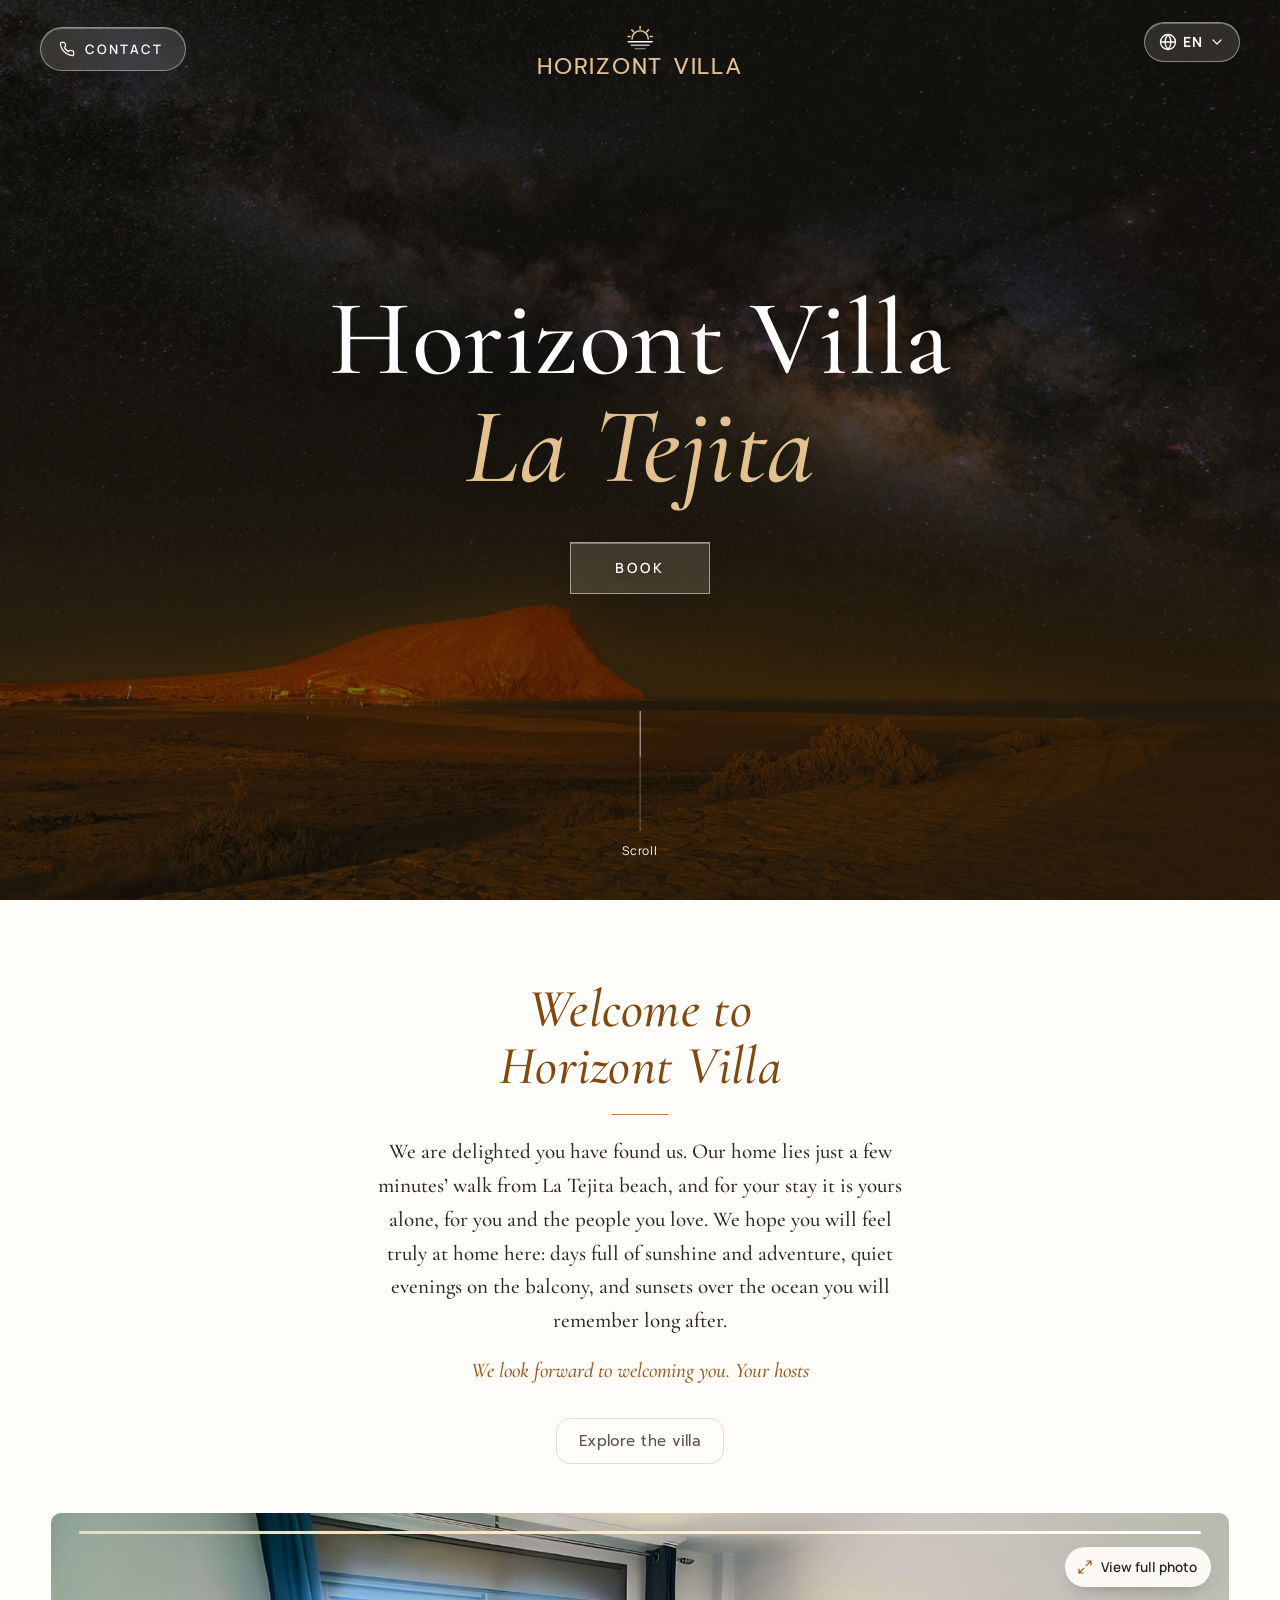
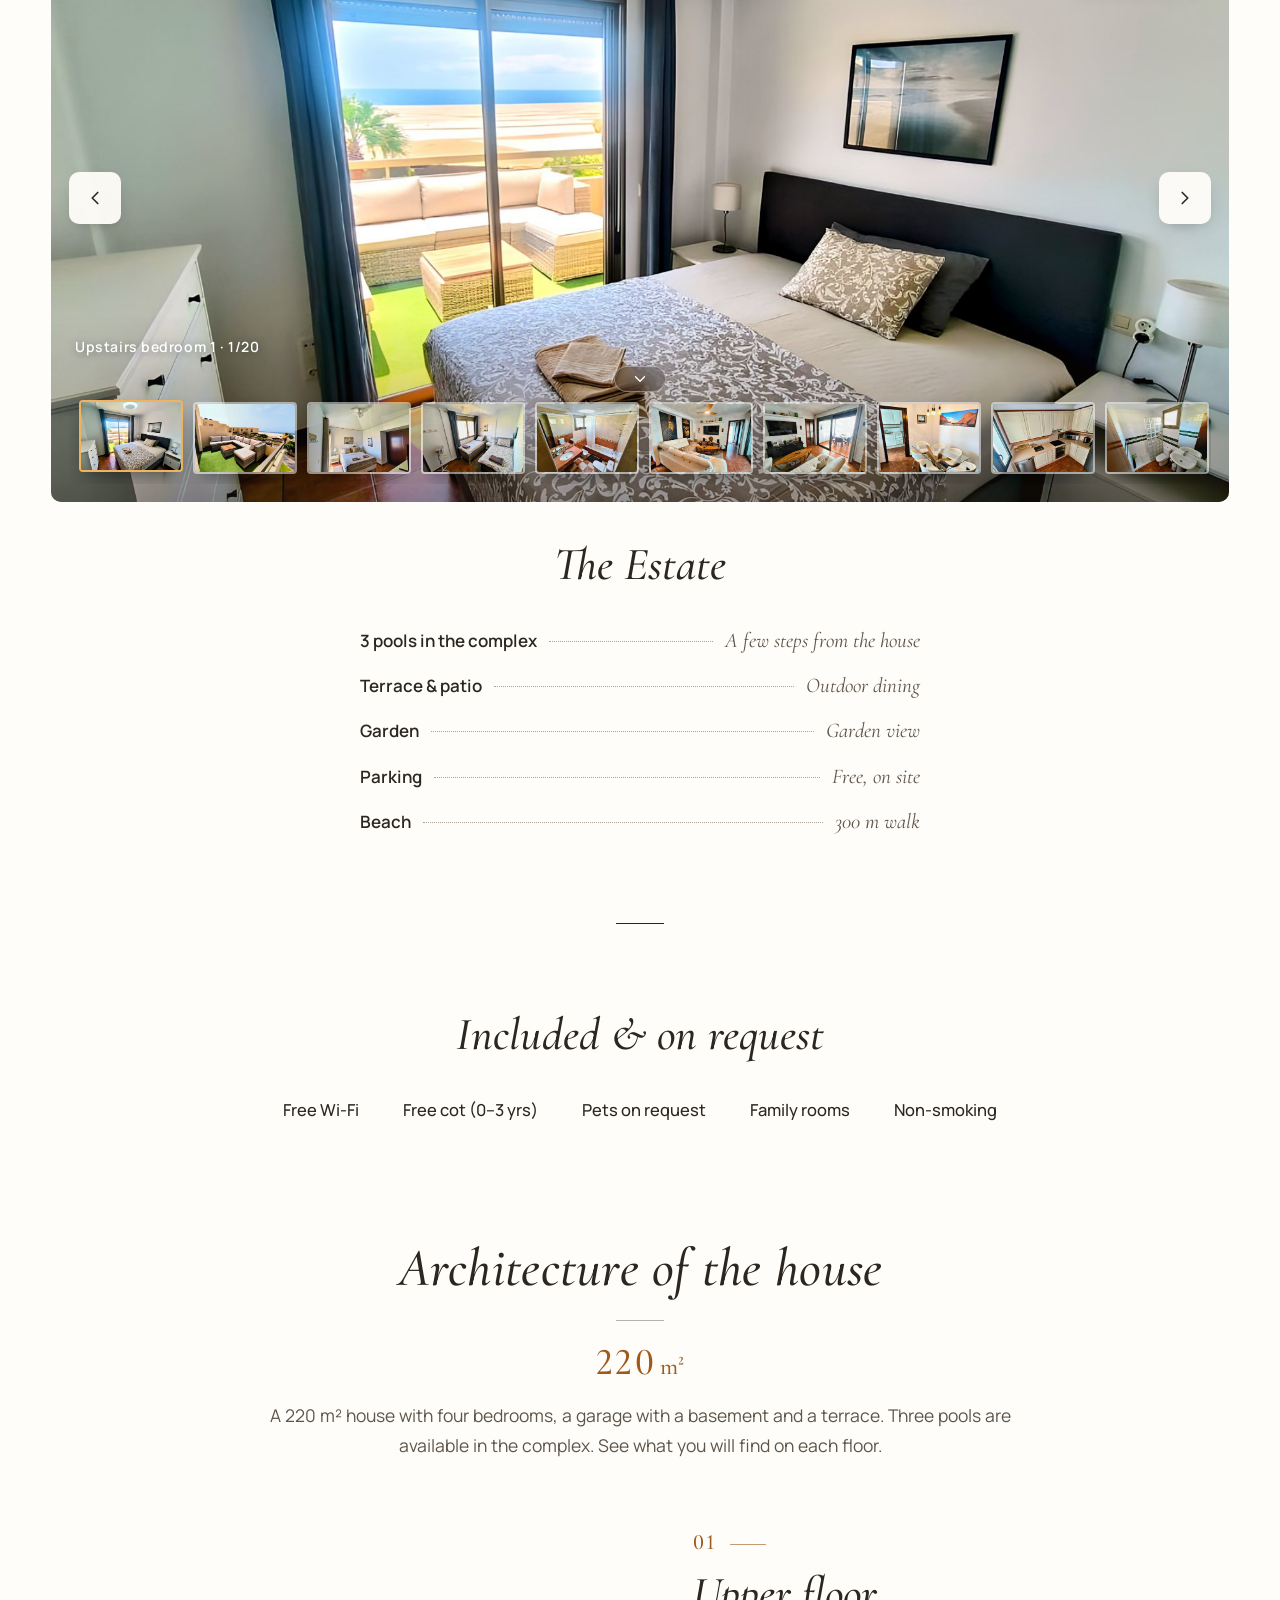
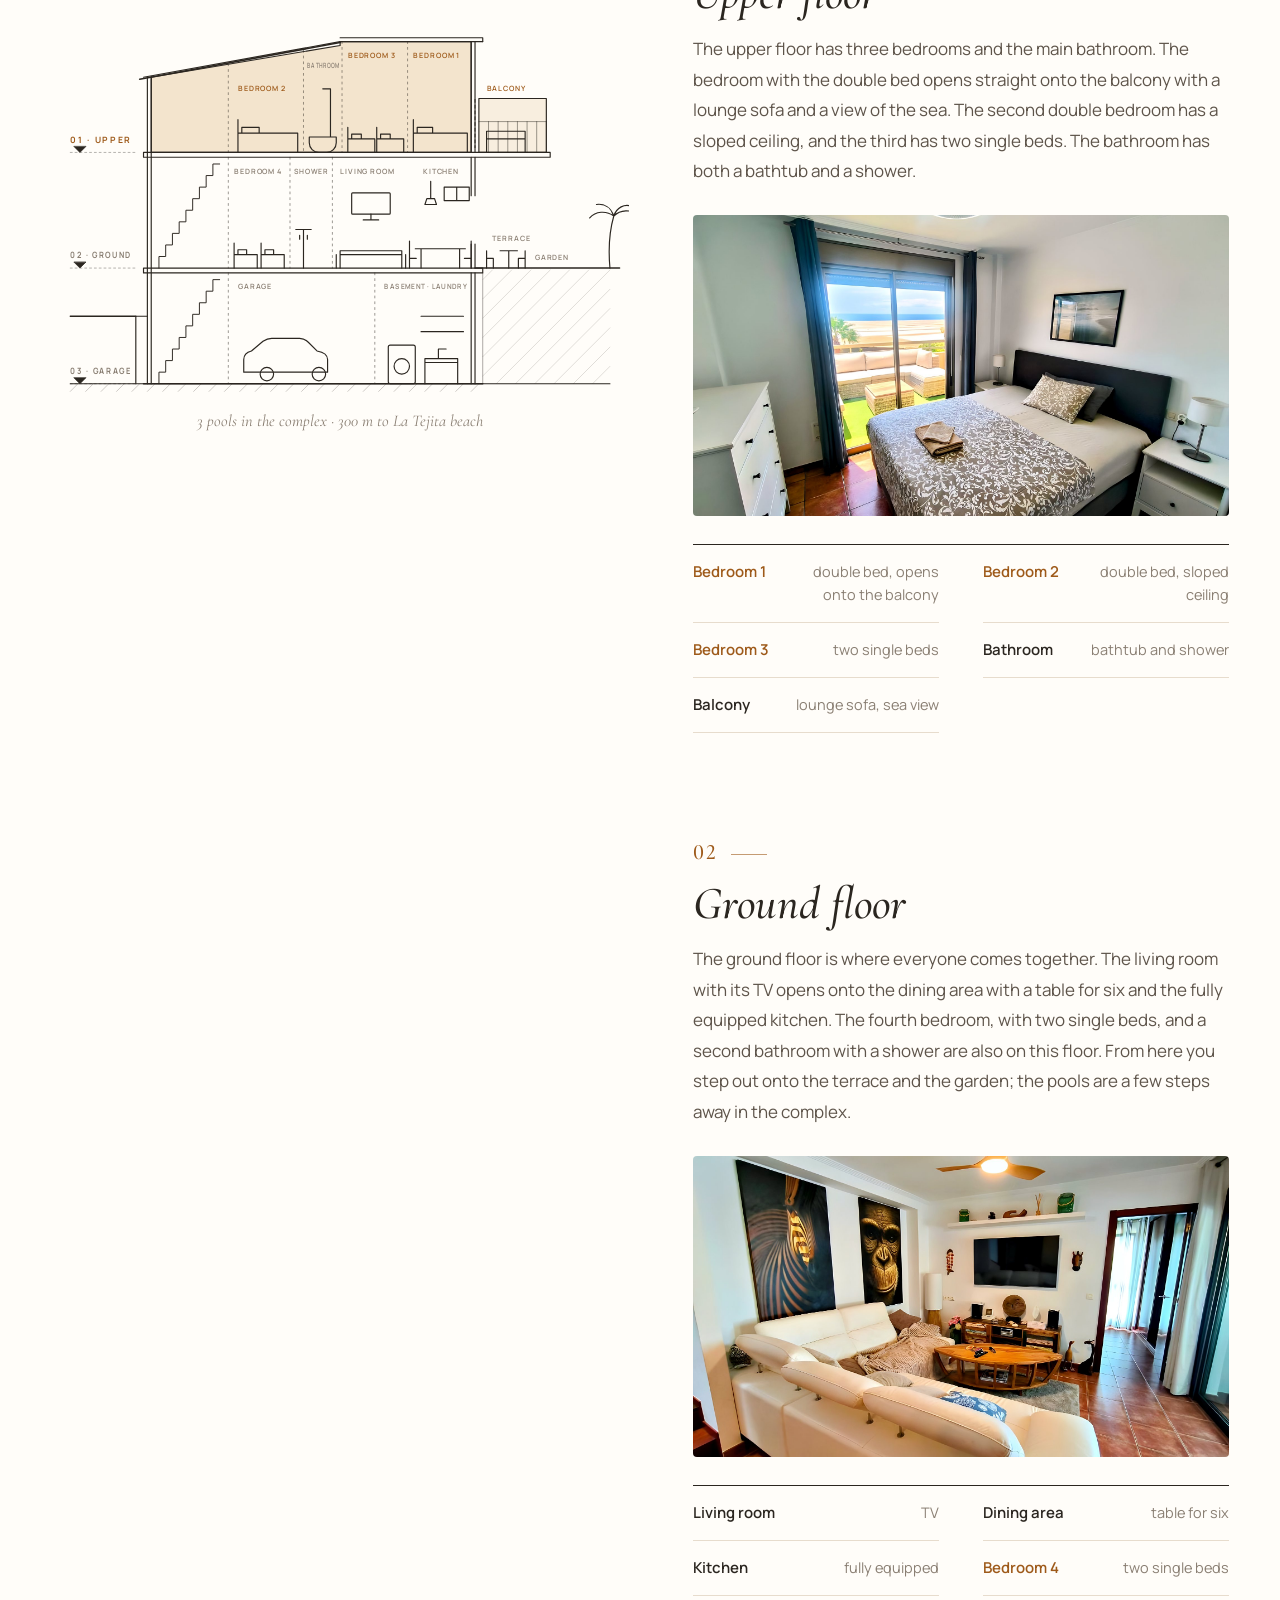
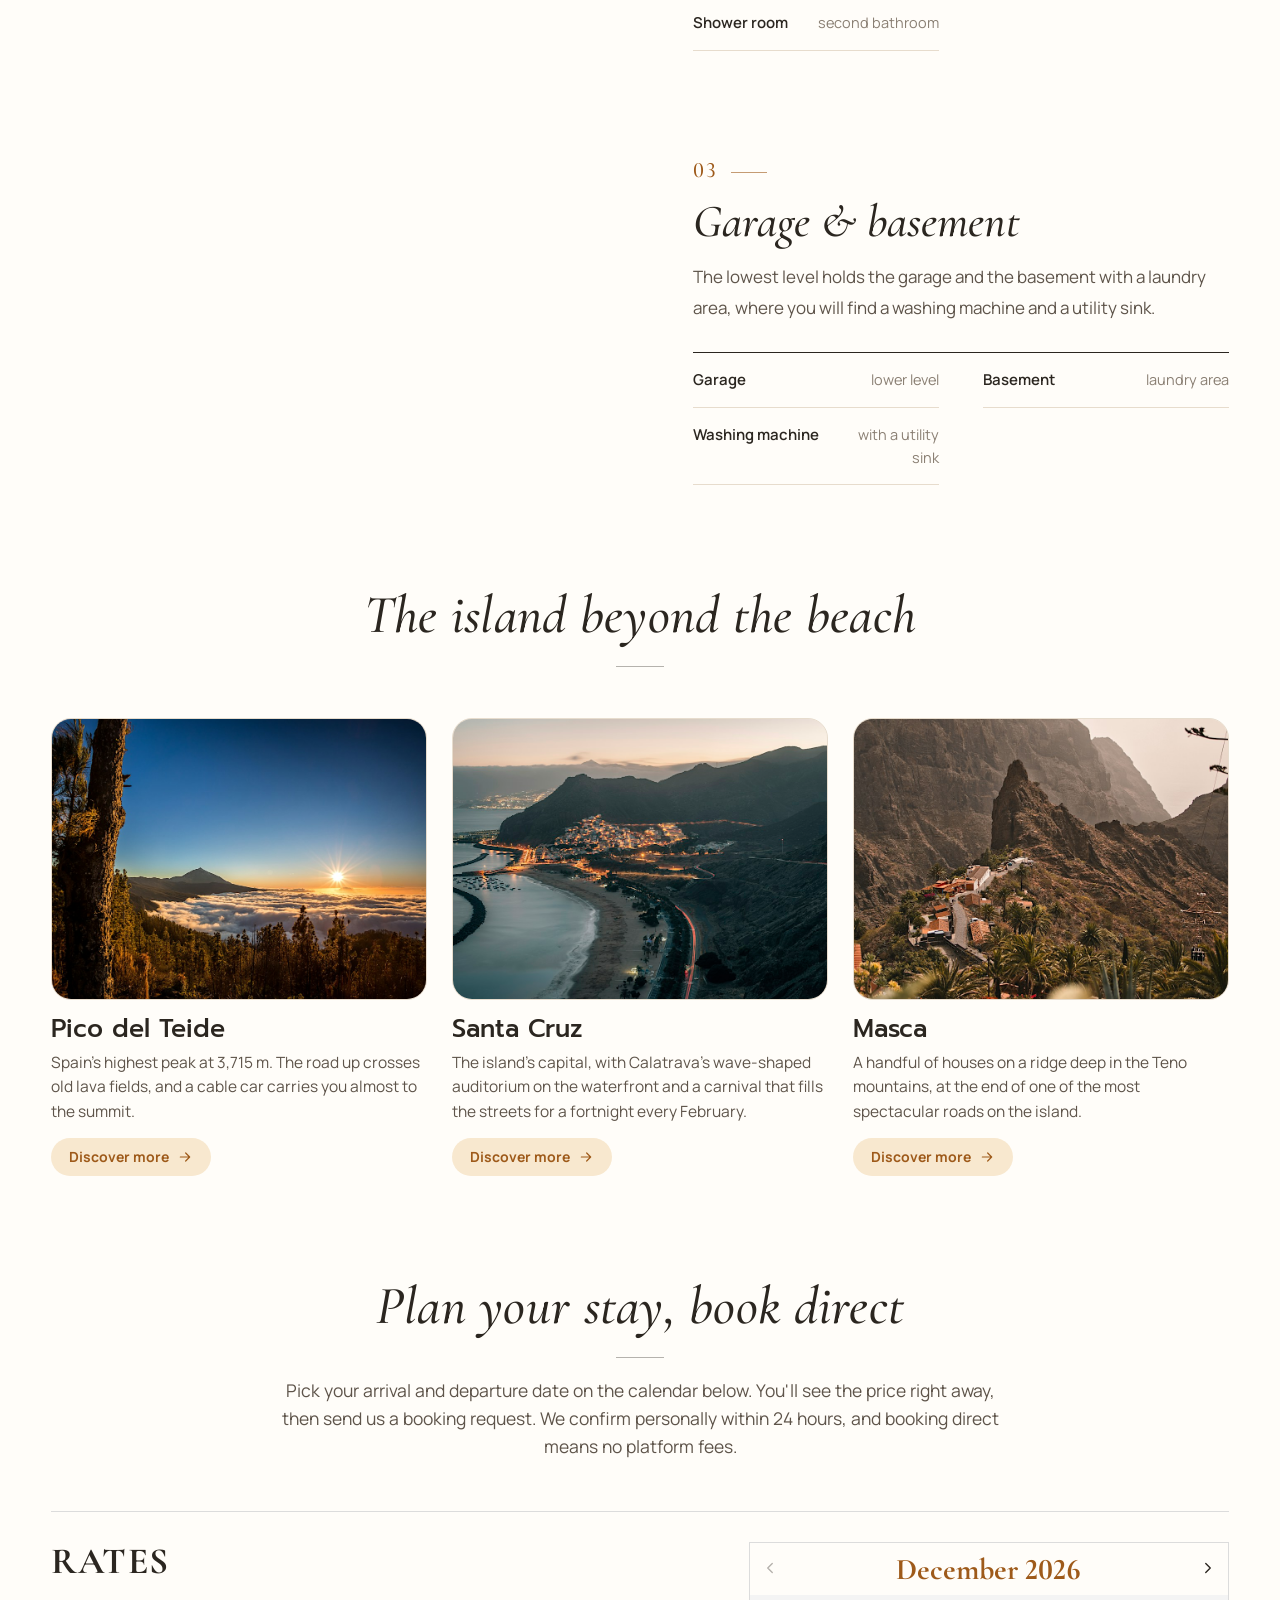
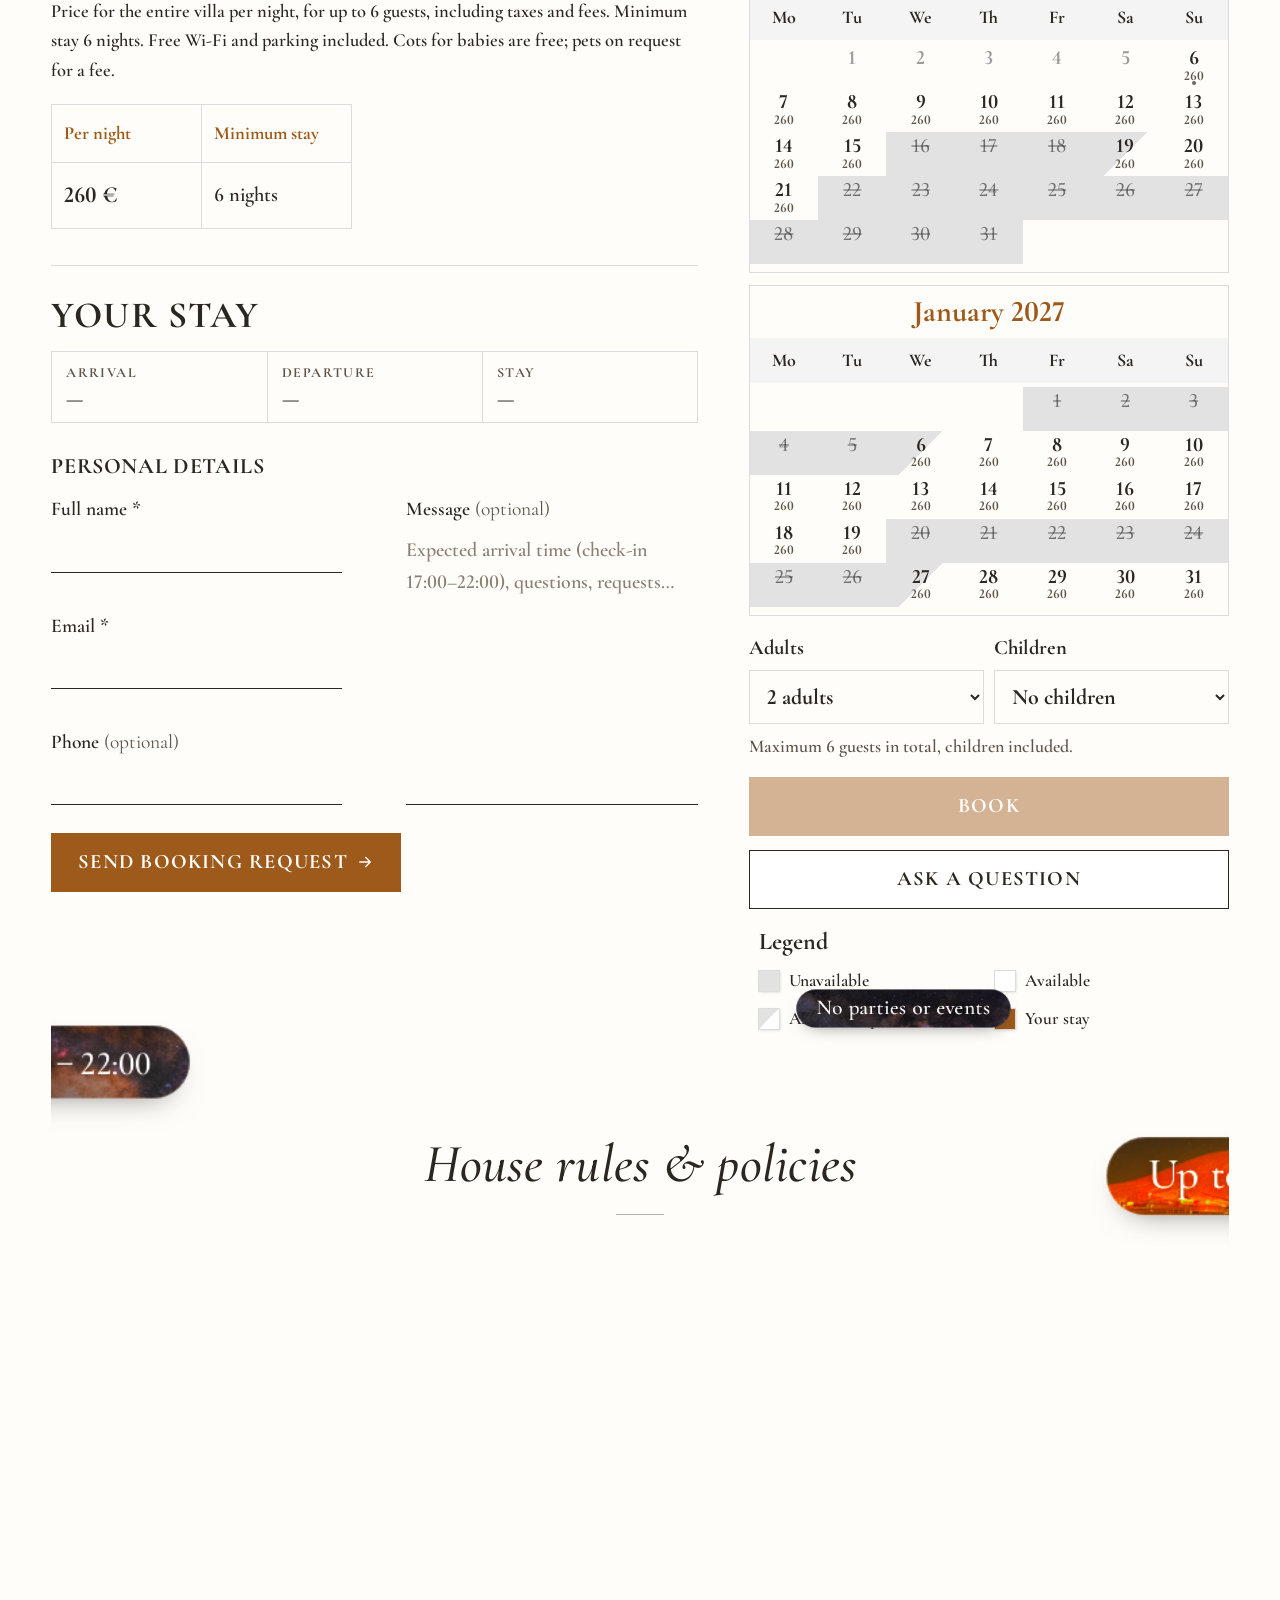
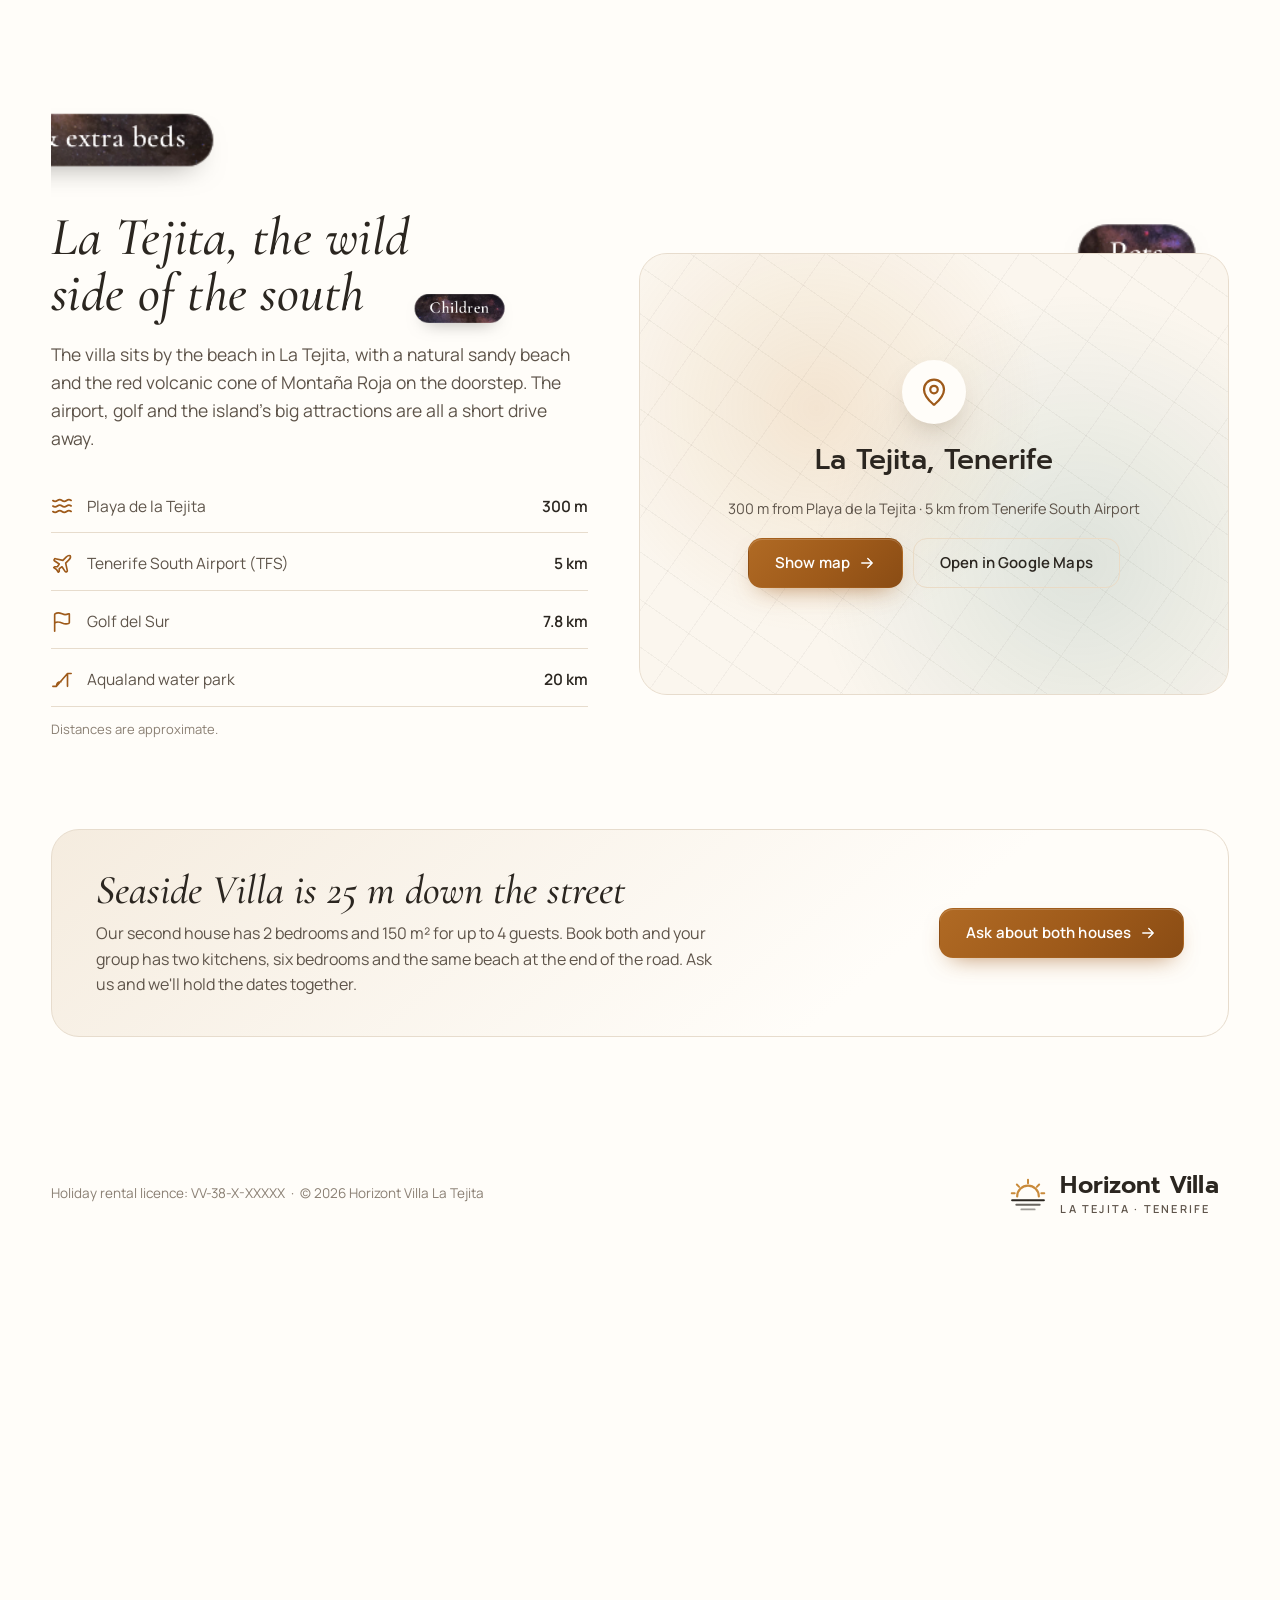
==== commit 339b2981: "Domovní řád v barevných bublinkách z úvodních fotek, odkaz na druhou vilu i na Horizonu - bubliny vy" ====
--- a/Horizon-Villa-website/Tenerife website/site/index.html
+++ b/Horizon-Villa-website/Tenerife website/site/index.html
@@ -614,56 +614,56 @@
         <!-- Rules scattered like a small constellation: each bullet shows its title, the details
              open on hover or keyboard focus, and the whole field drifts gently with the pointer -->
         <ul class="rules-orbit">
-          <li class="orbit-item" tabindex="0">
+          <li class="orbit-item" tabindex="0" style="--bs: 1.12; --bp: 62% 42%">
             <span class="orbit-dot" aria-hidden="true"></span>
             <div class="orbit-text">
               <h3>Check-in <span class="orbit-tag">17:00<span class="dash">–</span>22:00</span></h3>
               <p class="orbit-detail" data-i18n="rules.checkinNote">Please let us know your arrival time in advance.</p>
             </div>
           </li>
-          <li class="orbit-item" tabindex="0">
+          <li class="orbit-item" tabindex="0" style="--bs: .94; --bp: 70% 48%">
             <span class="orbit-dot" aria-hidden="true"></span>
             <div class="orbit-text">
               <h3>Check-out <span class="orbit-tag">08:00<span class="dash">–</span>11:00</span></h3>
               <p class="orbit-detail" data-i18n="rules.checkoutNote">Please check out by 11:00 at the latest.</p>
             </div>
           </li>
-          <li class="orbit-item" tabindex="0">
+          <li class="orbit-item" tabindex="0" style="--bs: .8; --bp: 50% 33%">
             <span class="orbit-dot" aria-hidden="true"></span>
             <div class="orbit-text">
               <h3 data-i18n="rules.childrenTitle">Children</h3>
               <p class="orbit-detail" data-i18n="rules.childrenText">Children of any age are welcome. Guests aged 18 and over are charged the adult rate. Please tell us the number and ages of children when you request a booking.</p>
             </div>
           </li>
-          <li class="orbit-item" tabindex="0">
+          <li class="orbit-item" tabindex="0" style="--bs: .86; --bp: 86% 56%">
             <span class="orbit-dot" aria-hidden="true"></span>
             <div class="orbit-text">
               <h3 data-i18n="rules.cotsTitle">Cots &amp; extra beds</h3>
               <p class="orbit-detail" data-i18n="rules.cotsText">A cot for children aged 0–3 is free on request, subject to availability. Extra beds are not available.</p>
             </div>
           </li>
-          <li class="orbit-item" tabindex="0">
+          <li class="orbit-item" tabindex="0" style="--bs: .92; --bp: 57% 39%">
             <span class="orbit-dot" aria-hidden="true"></span>
             <div class="orbit-text">
               <h3 data-i18n="rules.petsTitle">Pets</h3>
               <p class="orbit-detail" data-i18n="rules.petsText">Pets are allowed on request, for a fee. Please mention your pet in your booking request.</p>
             </div>
           </li>
-          <li class="orbit-item" tabindex="0">
+          <li class="orbit-item" tabindex="0" style="--bs: .9; --bp: 79% 50%">
             <span class="orbit-dot" aria-hidden="true"></span>
             <div class="orbit-text">
               <h3 data-i18n="rules.smokingTitle">No smoking</h3>
               <p class="orbit-detail" data-i18n="rules.smokingText">Smoking is not allowed anywhere inside the villa.</p>
             </div>
           </li>
-          <li class="orbit-item" tabindex="0">
+          <li class="orbit-item" tabindex="0" style="--bs: 1.05; --bp: 41% 26%">
             <span class="orbit-dot" aria-hidden="true"></span>
             <div class="orbit-text">
               <h3 data-i18n="rules.partiesTitle">No parties or events</h3>
               <p class="orbit-detail" data-i18n="rules.partiesText">Parties and events are not permitted, so the neighbourhood stays calm for everyone.</p>
             </div>
           </li>
-          <li class="orbit-item" tabindex="0">
+          <li class="orbit-item" tabindex="0" style="--bs: 1.24; --bp: 31% 76%">
             <span class="orbit-dot" aria-hidden="true"></span>
             <div class="orbit-text">
               <h3 data-i18n="mq.guests">Up to 6 guests</h3>
@@ -700,6 +700,15 @@
             </div>
           </div>
         </div>
+
+        <!-- ================= SISTER VILLA ================= -->
+        <aside class="sister">
+          <div class="sister-text">
+            <h3 data-i18n="sister.title">Seaside Villa is 25 m down the street</h3>
+            <p data-i18n="sister.text">Our second house has 2 bedrooms and 150 m² for up to 4 guests. Book both and your group has two kitchens, six bedrooms and the same beach at the end of the road. Ask us and we'll hold the dates together.</p>
+          </div>
+          <a class="btn btn-primary" href="#contact"><span data-i18n="sister.cta">Ask about both houses</span><svg class="icon btn-arrow" aria-hidden="true"><use href="#i-arrow"/></svg></a>
+        </aside>
       </section>
 
     </main>
--- a/Horizon-Villa-website/Tenerife website/site/css/styles.css
+++ b/Horizon-Villa-website/Tenerife website/site/css/styles.css
@@ -2275,3 +2275,84 @@
 }
 /* while the order is being measured (js: initRulesOrder) every title sits at its natural size */
 .rules-orbit.is-measuring .orbit-text { translate: none !important; scale: none !important; transition: none !important; }
+
+/* experiment: each rule gets an orb cut from the cover photo (Milky Way photo from the cover: each orb is a different patch of sky (one is the red mountain)).
+   The orbs sit on the spine between the two columns and travel the same path as their text,
+   a beat behind it, so they trail the words in and out. */
+.rules-orbit { column-gap: 28px; max-width: 980px; }
+.orbit-dot {
+  display: block; flex: none; width: var(--orb, 56px); height: var(--orb, 56px); margin: calc((40px - var(--orb, 56px)) / 2) 0 0;
+  border-radius: 50%; background: #111 url("../images/milky-way-montana-roja.jpg") no-repeat; background-size: 820px auto; filter: saturate(1.45) brightness(1.2) contrast(1.05);
+  box-shadow: inset -8px -10px 18px rgba(0, 0, 0, .55), inset 4px 4px 10px rgba(255, 255, 255, .12), 0 6px 18px -8px rgba(20, 10, 40, .6);
+}
+.orbit-item, .orbit-item:nth-child(-n+4), .orbit-item:nth-child(n+5) { gap: 22px; align-items: center; }
+.orbit-item:nth-child(-n+4) .orbit-dot { margin-right: calc((64px - var(--orb, 56px)) / 2); }
+.orbit-item:nth-child(n+5) .orbit-dot { margin-left: calc((64px - var(--orb, 56px)) / 2); }
+.orbit-item:nth-child(1) .orbit-dot { --orb: 64px; background-position: 62% 42%; }
+.orbit-item:nth-child(2) .orbit-dot { --orb: 52px; background-position: 70% 48%; }
+.orbit-item:nth-child(3) .orbit-dot { --orb: 58px; background-position: 50% 33%; }
+.orbit-item:nth-child(4) .orbit-dot { --orb: 46px; background-position: 79% 50%; }
+.orbit-item:nth-child(5) .orbit-dot { --orb: 56px; background-position: 41% 26%; }
+.orbit-item:nth-child(6) .orbit-dot { --orb: 62px; background-position: 86% 56%; }
+.orbit-item:nth-child(7) .orbit-dot { --orb: 48px; background-position: 31% 76%; }
+.orbit-item:nth-child(8) .orbit-dot { --orb: 54px; background-position: 57% 39%; }
+.rules-orbit.is-anim .orbit-dot {
+  translate: var(--fx, -45vw) var(--fy, 0vh); scale: var(--fsc, 1); opacity: 0;
+  transition: translate 2.2s cubic-bezier(.165, .84, .44, 1) .14s, scale 2.2s cubic-bezier(.165, .84, .44, 1) .14s, opacity 1.3s ease .14s, transform .4s ease;
+}
+.rules-orbit.is-anim.is-on .orbit-dot { translate: 0 0; scale: 1; opacity: 1; }
+.rules-orbit.is-measuring .orbit-dot { translate: none !important; scale: none !important; transition: none !important; }
+@media (hover: none), (max-width: 760px) {
+  .orbit-dot { --orb: 40px !important; margin: 0 !important; }
+  .orbit-item, .orbit-item:nth-child(-n+4), .orbit-item:nth-child(n+5) { align-items: flex-start; gap: 16px; }
+}
+
+/* the titles sit in coloured bubbles filled with the same patch of the cover photo the orbs used,
+   white lettering inside; the orbs themselves step aside */
+.orbit-dot { display: none !important; }
+.rules-orbit { column-gap: 36px; }
+.orbit-item, .orbit-item:nth-child(-n+4), .orbit-item:nth-child(n+5) { gap: 0; }
+.orbit-text h3 {
+  display: inline-block; padding: .32em .95em .38em; border-radius: 999px;
+  font-size: clamp(23px, 2.1vw, 28px); color: #fff; text-shadow: 0 1px 6px rgba(0, 0, 0, .35);
+  background: linear-gradient(rgba(10, 6, 20, .28), rgba(10, 6, 20, .28)), #222 url("../images/milky-way-montana-roja.jpg") no-repeat;
+  background-size: 100% 100%, 820px auto; filter: saturate(1.45) brightness(1.2) contrast(1.05);
+  box-shadow: inset 0 0 0 1px rgba(255, 255, 255, .12), 0 10px 24px -14px rgba(0, 0, 0, .55);
+  transition: transform .35s ease, box-shadow .35s ease;
+}
+.orbit-item:nth-child(1) .orbit-text h3 { background-position: center, 62% 42%; }
+.orbit-item:nth-child(2) .orbit-text h3 { background-position: center, 70% 48%; }
+.orbit-item:nth-child(3) .orbit-text h3 { background-position: center, 50% 33%; }
+.orbit-item:nth-child(4) .orbit-text h3 { background-position: center, 79% 50%; }
+.orbit-item:nth-child(5) .orbit-text h3 { background-position: center, 41% 26%; }
+.orbit-item:nth-child(6) .orbit-text h3 { background-position: center, 86% 56%; }
+.orbit-item:nth-child(7) .orbit-text h3 { background-position: center, 31% 76%; }
+.orbit-item:nth-child(8) .orbit-text h3 { background-position: center, 57% 39%; }
+.orbit-text h3 .orbit-tag { color: rgba(255, 255, 255, .92); }
+.orbit-item:hover .orbit-text h3, .orbit-item:focus-visible .orbit-text h3 { transform: scale(1.05); box-shadow: inset 0 0 0 1px rgba(255, 255, 255, .2), 0 16px 30px -14px rgba(0, 0, 0, .6); }
+.orbit-item:focus-visible h3 { text-decoration: none; outline: 2px solid currentColor; outline-offset: 3px; }
+.orbit-detail { margin-top: 12px; }
+
+/* every bubble its own size (set per rule with --bs in index.html, so it travels with the rule when the list is re-sorted) */
+.orbit-text h3 { font-size: calc(clamp(23px, 2.1vw, 28px) * var(--bs, 1)); }
+.orbit-item, .orbit-item:nth-child(-n+4), .orbit-item:nth-child(n+5) { min-height: 96px; }
+@media (hover: none), (max-width: 760px) {
+  .orbit-text h3 { font-size: calc(22px * var(--bs, 1)); }
+}
+
+/* each rule keeps its own patch of the photo (--bp in index.html), wherever the sorting puts it */
+.rules-orbit .orbit-item .orbit-text h3 { background-position: center, var(--bp, 50% 50%); }
+
+/* ---------- Sister villa band (same as on the Seaside site) ---------- */
+.sister {
+  display: flex; flex-wrap: wrap; align-items: center; justify-content: space-between; gap: 20px 32px;
+  margin-top: clamp(56px, 7vw, 96px);
+  padding: clamp(24px, 3vw, 38px) clamp(24px, 3.4vw, 44px);
+  border-radius: var(--radius-lg);
+  background: linear-gradient(140deg, var(--sand-100), var(--surface) 70%);
+  border: 1px solid var(--line);
+}
+.sister-text { flex: 1 1 420px; }
+.sister h3 { margin-bottom: 8px; }
+.sister p { color: var(--ink-2); font-size: 16px; max-width: 62ch; }
+@media (max-width: 640px) { .sister { padding: 22px; } }
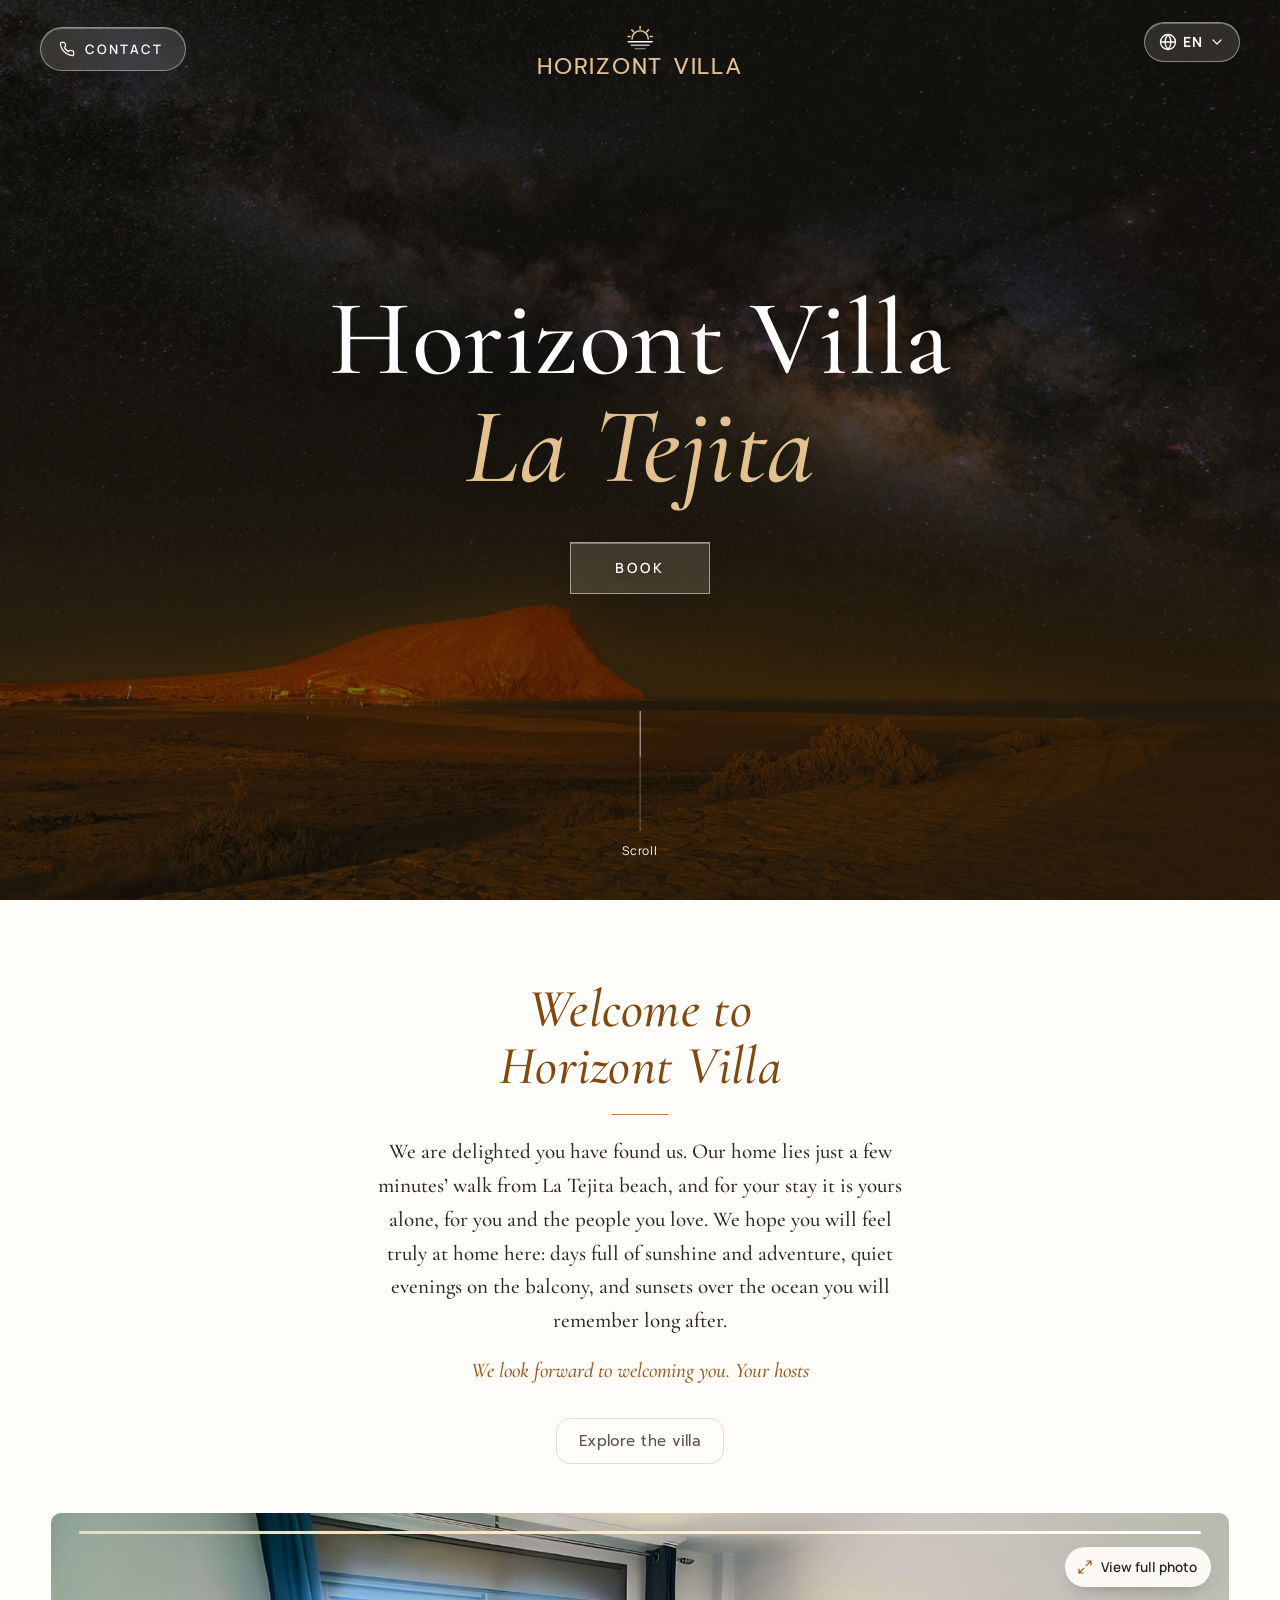
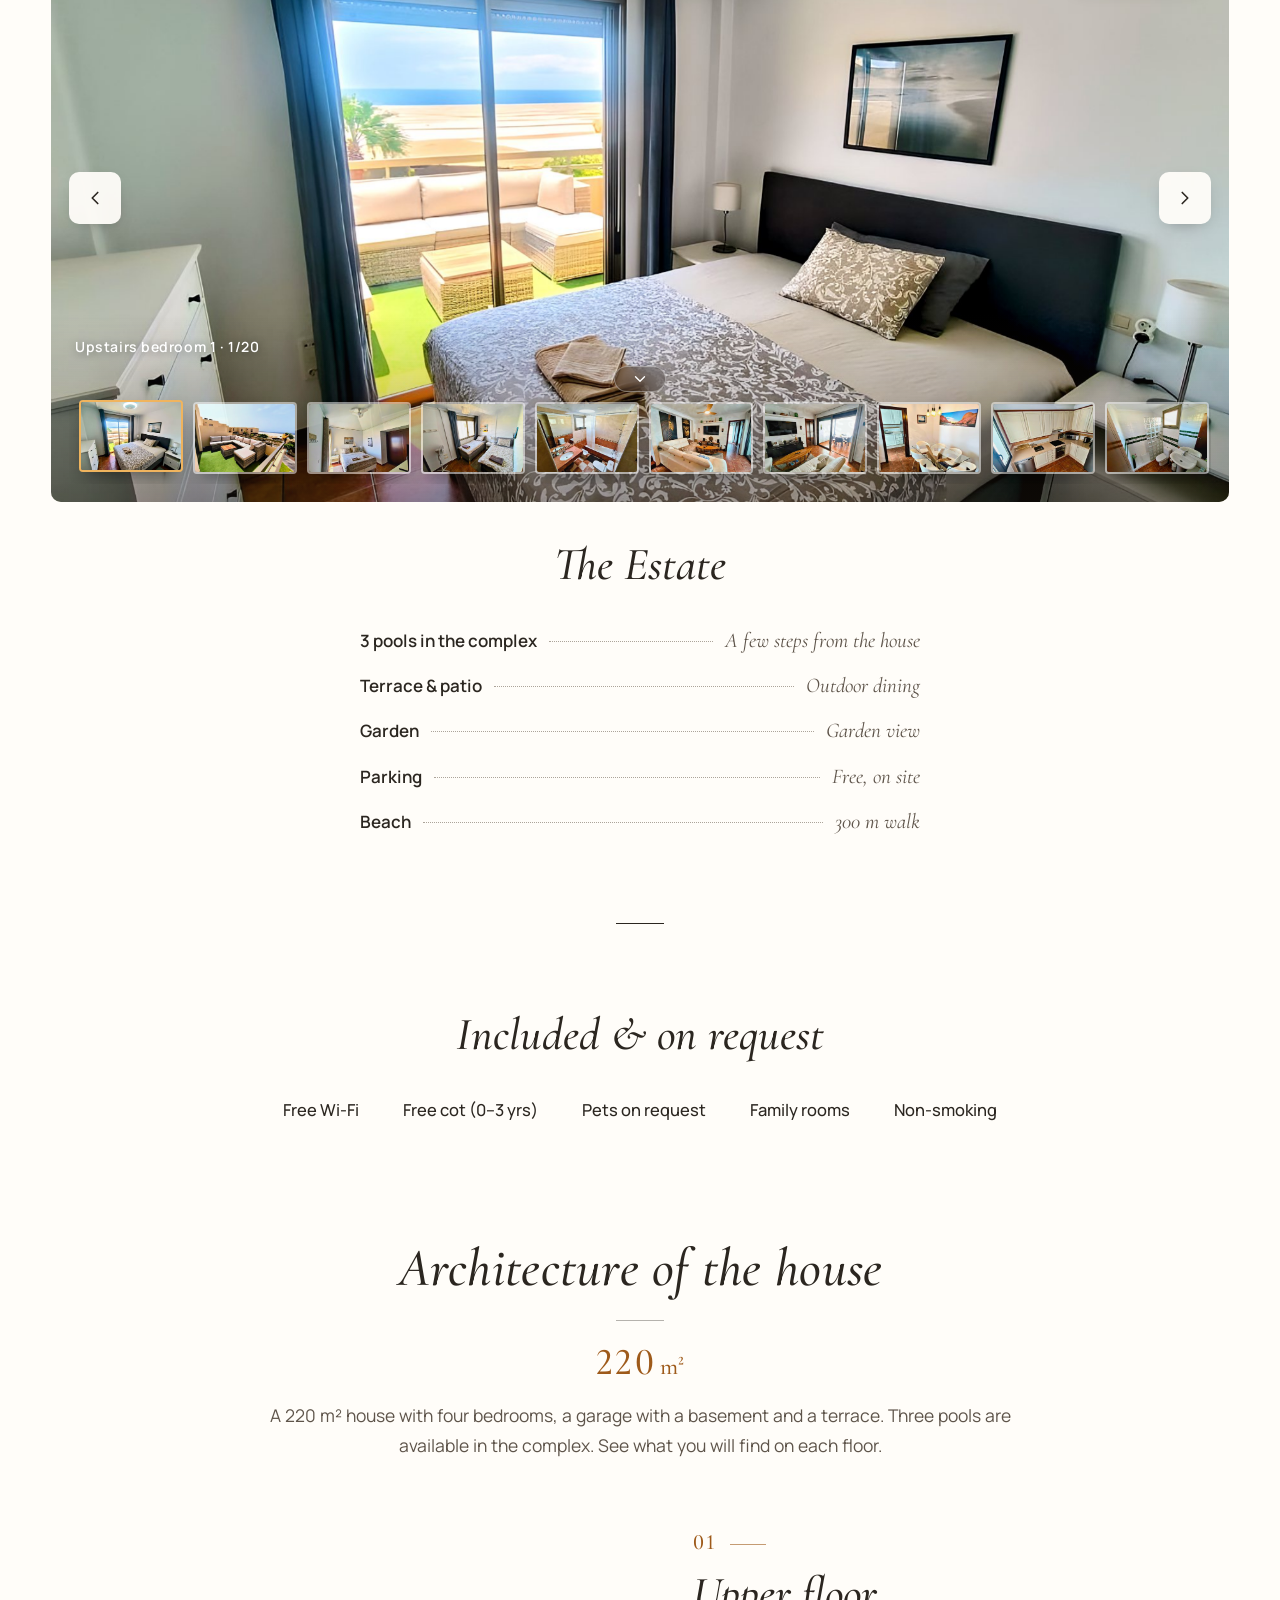
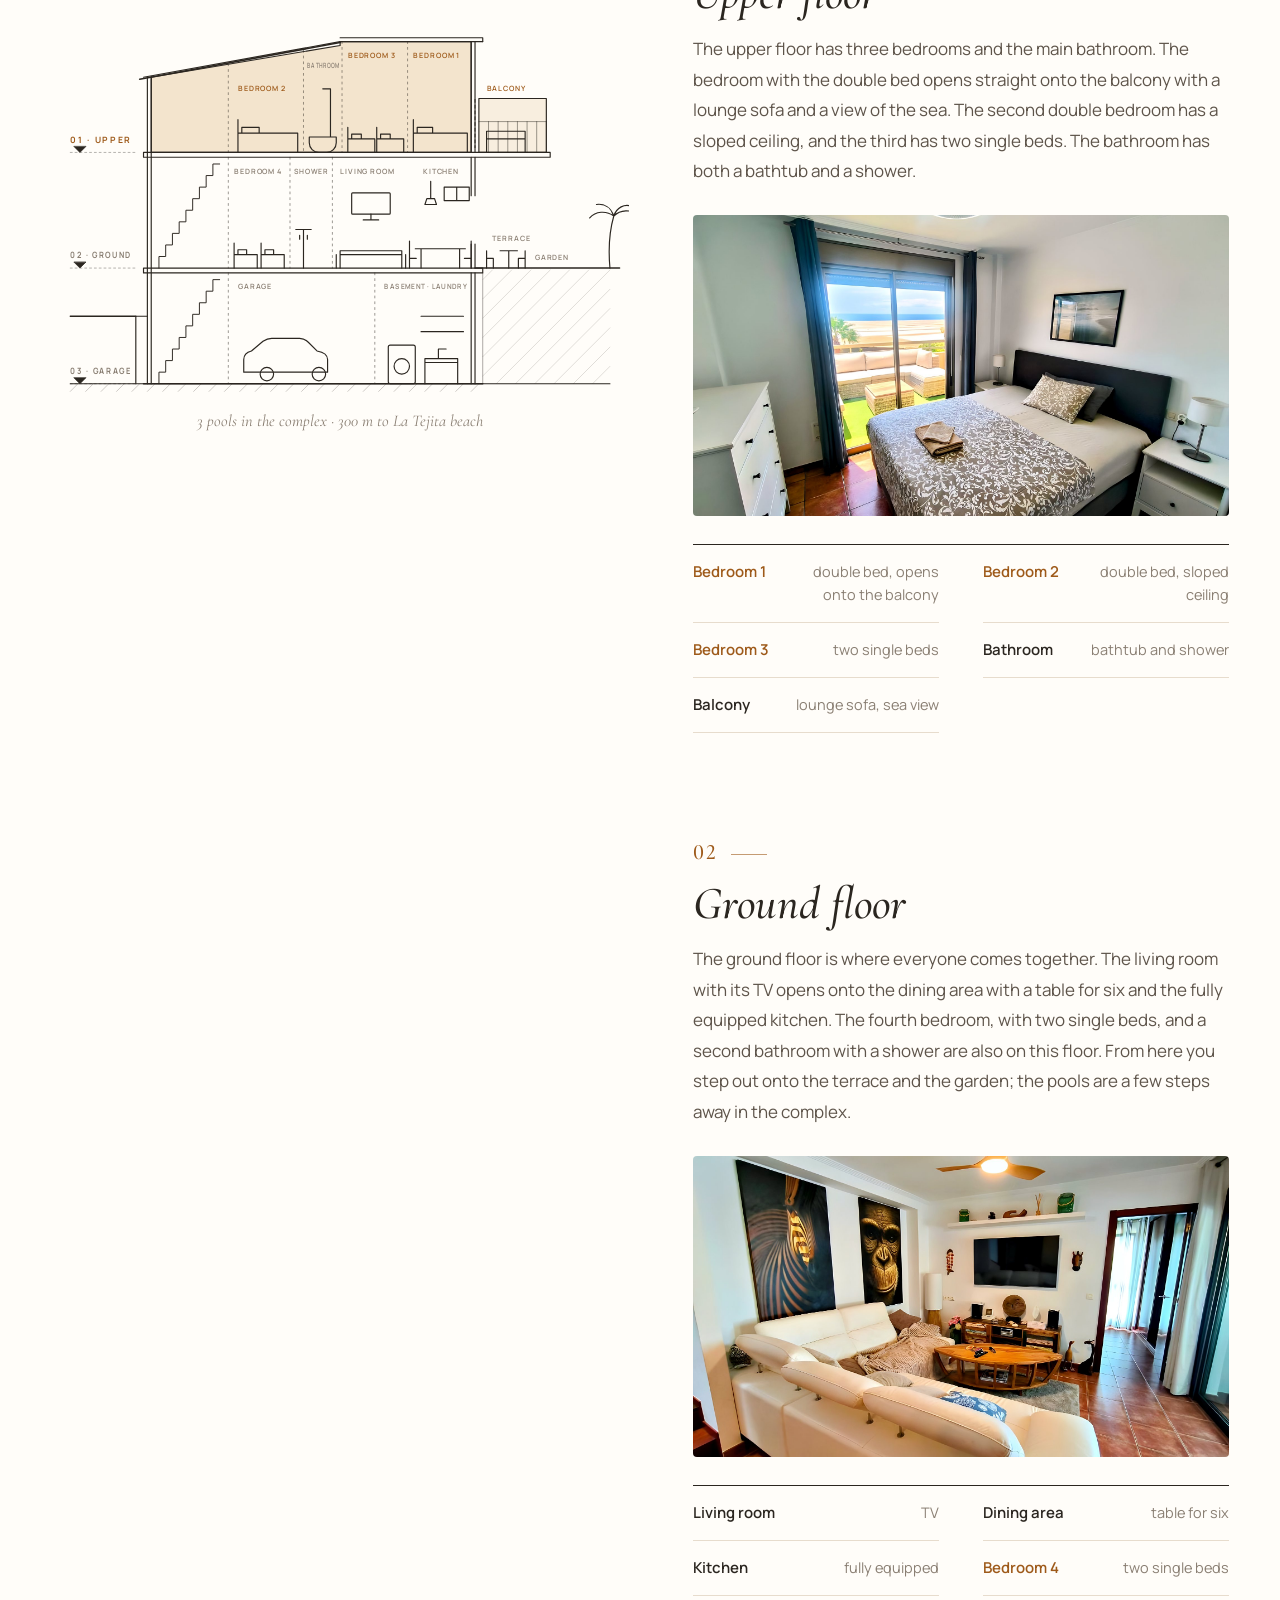
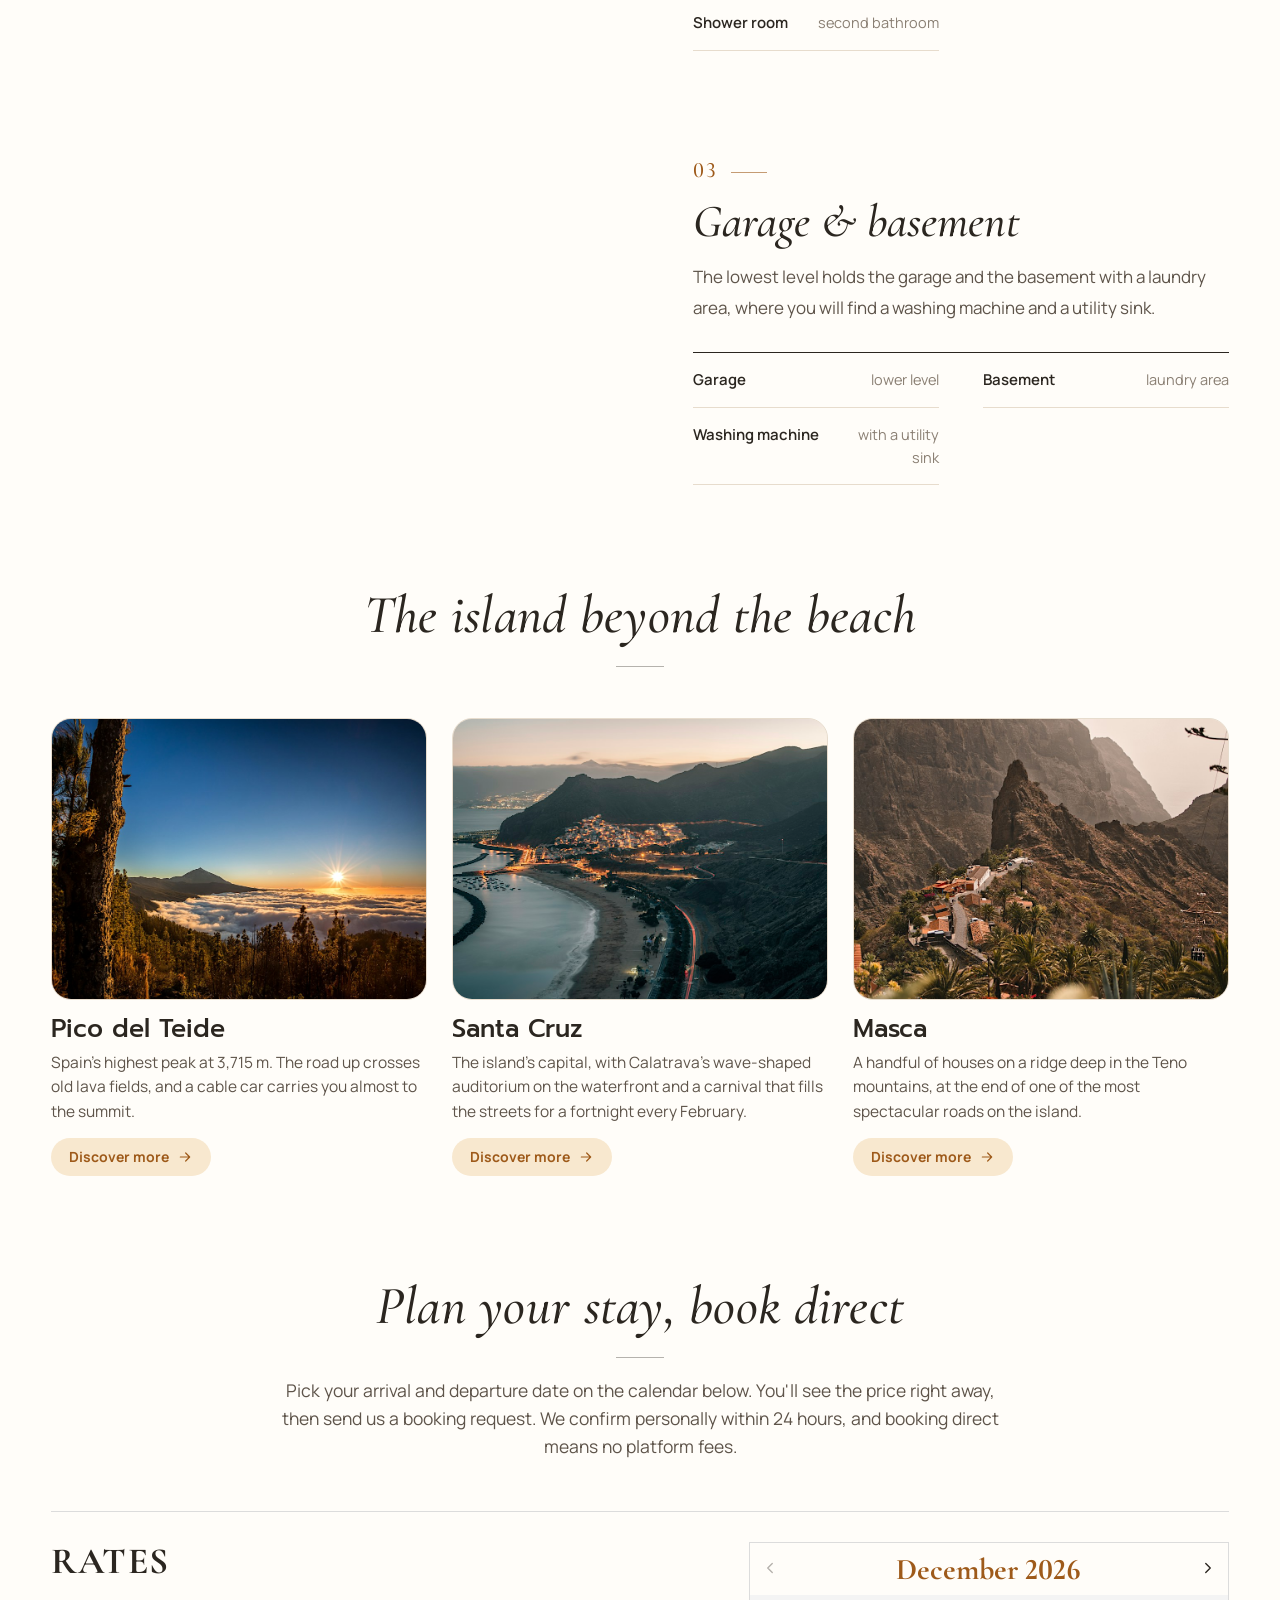
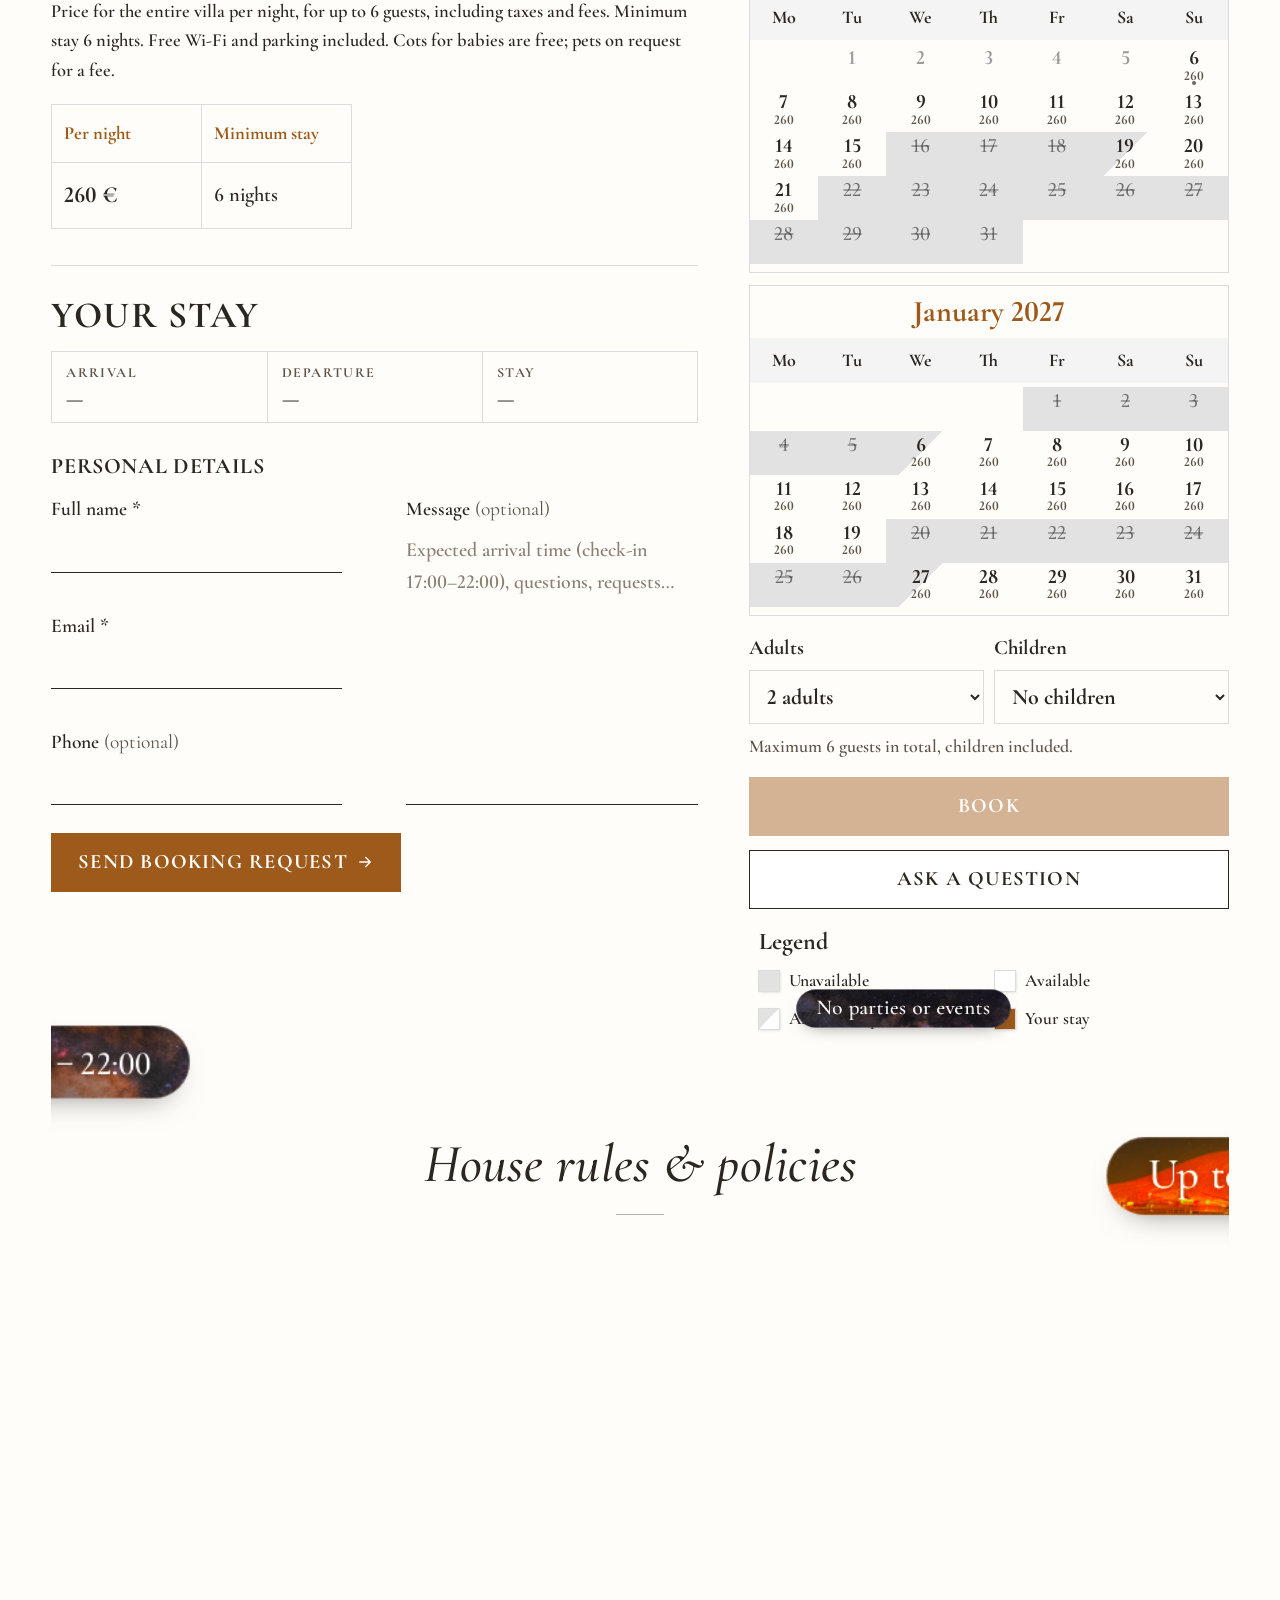
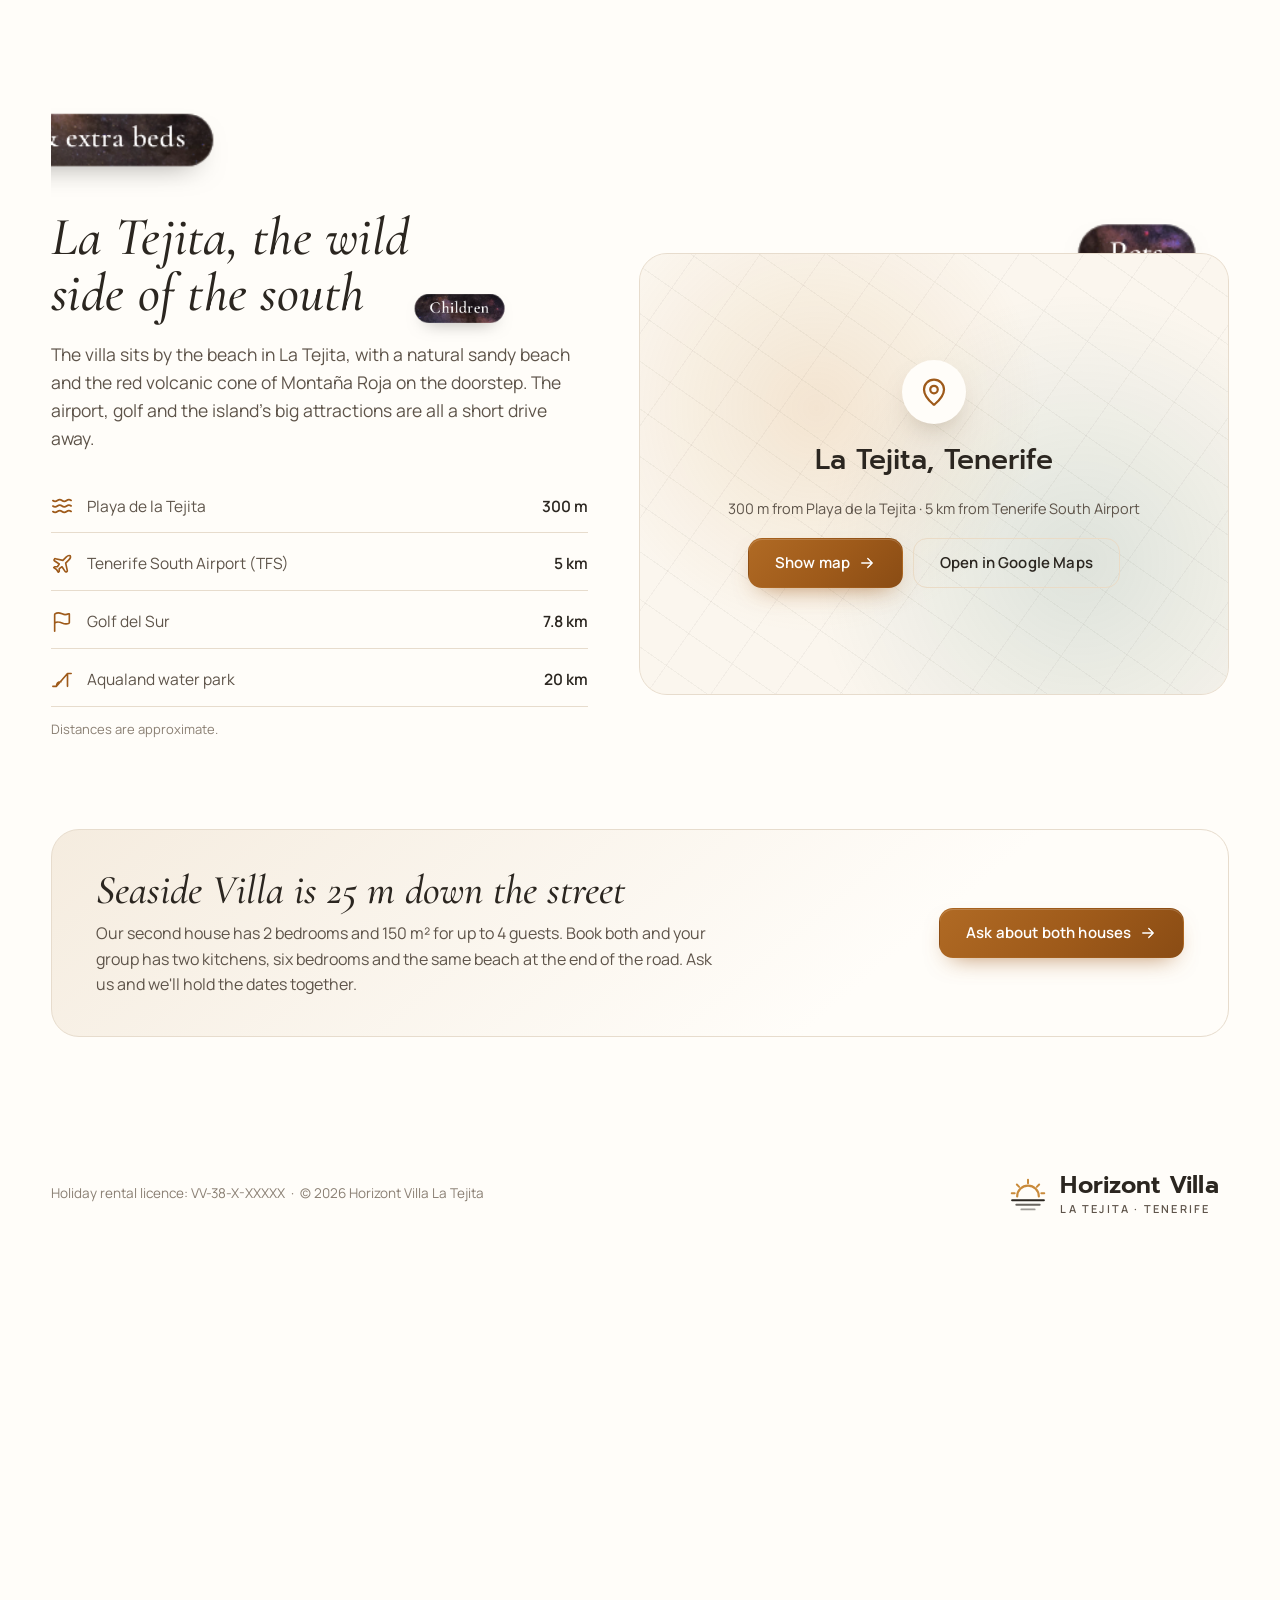
==== commit c78385e9: "Nová fotka západu slunce dole u Horizonu s mezerou pro slunce, skleněná kontaktní tlačítka na obou v" ====
--- a/Horizon-Villa-website/Tenerife website/site/index.html
+++ b/Horizon-Villa-website/Tenerife website/site/index.html
@@ -178,6 +178,7 @@
         <li><button type="button" data-lang="cs" lang="cs"><span class="lang-short">CZ</span>Čeština<svg class="icon lang-check" aria-hidden="true"><use href="#i-check"/></svg></button></li>
         <li><button type="button" data-lang="en" lang="en"><span class="lang-short">EN</span>English<svg class="icon lang-check" aria-hidden="true"><use href="#i-check"/></svg></button></li>
         <li><button type="button" data-lang="es" lang="es"><span class="lang-short">ES</span>Español<svg class="icon lang-check" aria-hidden="true"><use href="#i-check"/></svg></button></li>
+        <li><button type="button" data-lang="de" lang="de"><span class="lang-short">DE</span>Deutsch<svg class="icon lang-check" aria-hidden="true"><use href="#i-check"/></svg></button></li>
       </ul>
     </div>
     </div>
@@ -229,6 +230,7 @@
             <li><button type="button" data-lang="cs" lang="cs"><span class="lang-short">CZ</span>Čeština<svg class="icon lang-check" aria-hidden="true"><use href="#i-check"/></svg></button></li>
             <li><button type="button" data-lang="en" lang="en"><span class="lang-short">EN</span>English<svg class="icon lang-check" aria-hidden="true"><use href="#i-check"/></svg></button></li>
             <li><button type="button" data-lang="es" lang="es"><span class="lang-short">ES</span>Español<svg class="icon lang-check" aria-hidden="true"><use href="#i-check"/></svg></button></li>
+            <li><button type="button" data-lang="de" lang="de"><span class="lang-short">DE</span>Deutsch<svg class="icon lang-check" aria-hidden="true"><use href="#i-check"/></svg></button></li>
           </ul>
         </div>
       </div>
@@ -728,14 +730,16 @@
   <!-- ================= FINALE: villa name + full-screen photo uncovered as you scroll (after supreme-luxury.com) ================= -->
   <section class="finale" aria-labelledby="finale-title">
     <div class="finale-wrap" id="contact">
-      <div class="finale-photo" style="background-image: url('images/sunset-sky.jpg'); background-position: 50% 50%;">
+      <div class="finale-photo" style="background-image: url('images/sunset-sea.jpg'); background-position: 50% 50%;">
         <div class="finale-content">
           <h2 id="finale-title" class="finale-title" data-i18n="footer.title">Your sunset is waiting</h2>
-          <p class="finale-text" data-i18n="footer.text">Questions before you book? Write or call us. We're happy to help.</p>
-          <div class="contact-links">
-            <a class="contact-pill" data-config-email href="mailto:info@horizonvilla-latejita.com"><svg class="icon"><use href="#i-mail"/></svg><span>info@horizonvilla-latejita.com</span></a>
-            <a class="contact-pill" data-config-whatsapp href="https://wa.me/34600000000" target="_blank" rel="noopener"><svg class="icon"><use href="#i-chat"/></svg><span>WhatsApp</span></a>
-            <a class="contact-pill" data-config-phone href="tel:+34600000000"><svg class="icon"><use href="#i-phone"/></svg><span>+34 600 000 000</span></a>
+          <div class="finale-below">
+            <p class="finale-text" data-i18n="footer.text">Questions before you book? Write or call us. We're happy to help.</p>
+            <div class="contact-links">
+              <a class="contact-pill" data-config-email href="mailto:info@horizonvilla-latejita.com"><svg class="icon"><use href="#i-mail"/></svg><span>info@horizonvilla-latejita.com</span></a>
+              <a class="contact-pill" data-config-whatsapp href="https://wa.me/34600000000" target="_blank" rel="noopener"><svg class="icon"><use href="#i-chat"/></svg><span>WhatsApp</span></a>
+              <a class="contact-pill" data-config-phone href="tel:+34600000000"><svg class="icon"><use href="#i-phone"/></svg><span>+34 600 000 000</span></a>
+            </div>
           </div>
         </div>
       </div>
--- a/Horizon-Villa-website/Tenerife website/site/css/styles.css
+++ b/Horizon-Villa-website/Tenerife website/site/css/styles.css
@@ -2356,3 +2356,21 @@
 .sister h3 { margin-bottom: 8px; }
 .sister p { color: var(--ink-2); font-size: 16px; max-width: 62ch; }
 @media (max-width: 640px) { .sister { padding: 22px; } }
+
+/* contact buttons at the bottom in the same frosted glass as "Book" on the cover */
+.finale .contact-pill {
+  background: rgba(255, 255, 255, .14); color: #fff;
+  border: 1px solid rgba(255, 255, 255, .5);
+  -webkit-backdrop-filter: blur(14px) saturate(140%); backdrop-filter: blur(14px) saturate(140%);
+  box-shadow: inset 0 1px 0 rgba(255, 255, 255, .35), 0 18px 40px -22px rgba(0, 0, 0, .6);
+  text-shadow: 0 1px 8px rgba(0, 0, 0, .25);
+}
+.finale .contact-pill .icon { color: #fff; }
+.finale .contact-pill:hover { background: rgba(255, 255, 255, .26); color: #fff; border-color: rgba(255, 255, 255, .75); }
+
+/* Horizon: the sun in the bottom photo sits dead centre, so the heading stays above the middle
+   and the text and buttons below it, leaving the sun visible in the gap */
+.finale-content { align-self: stretch; margin: 0; display: grid; grid-template-rows: 1fr 1fr; gap: 0; }
+.finale-title { align-self: end; margin-bottom: clamp(44px, 6vh, 64px); }
+.finale-below { align-self: start; display: flex; flex-direction: column; align-items: center; gap: 22px; padding-top: clamp(44px, 6vh, 64px); }
+.finale-below .contact-links { margin-top: 10px; }
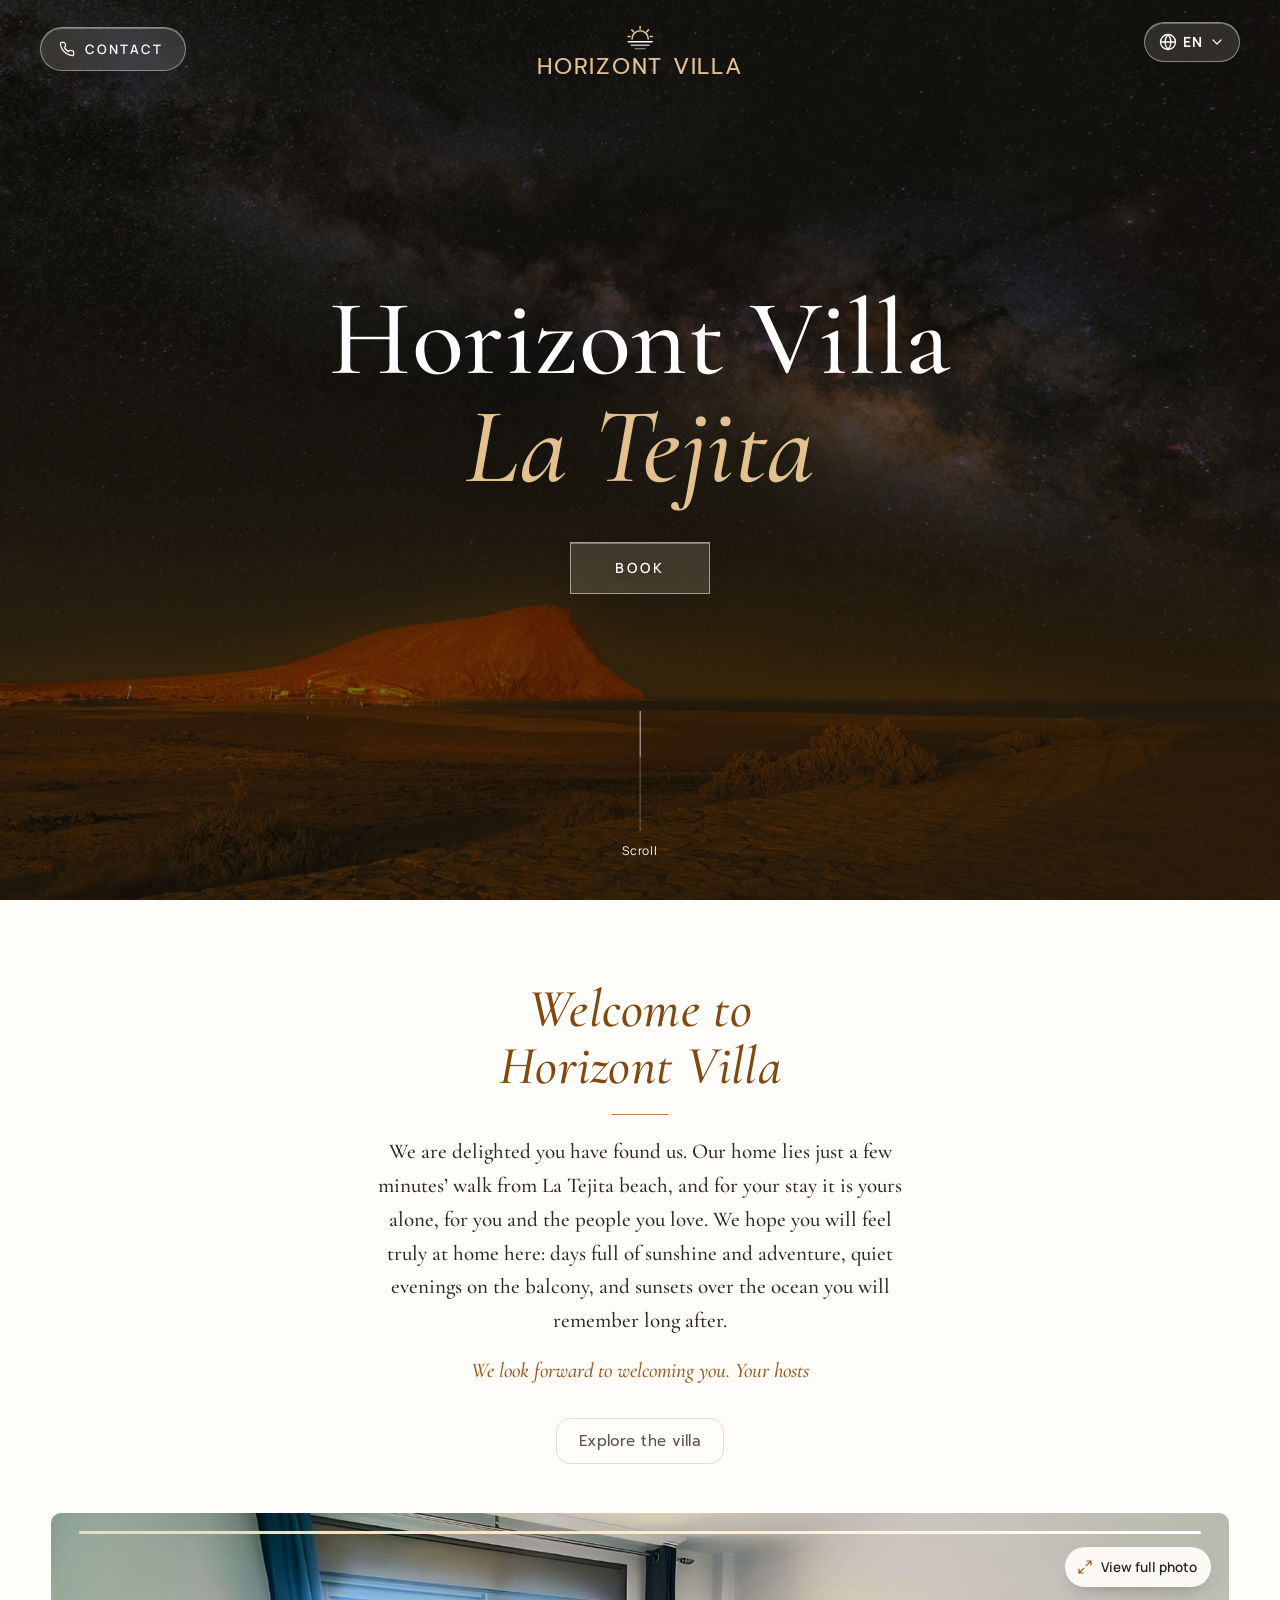
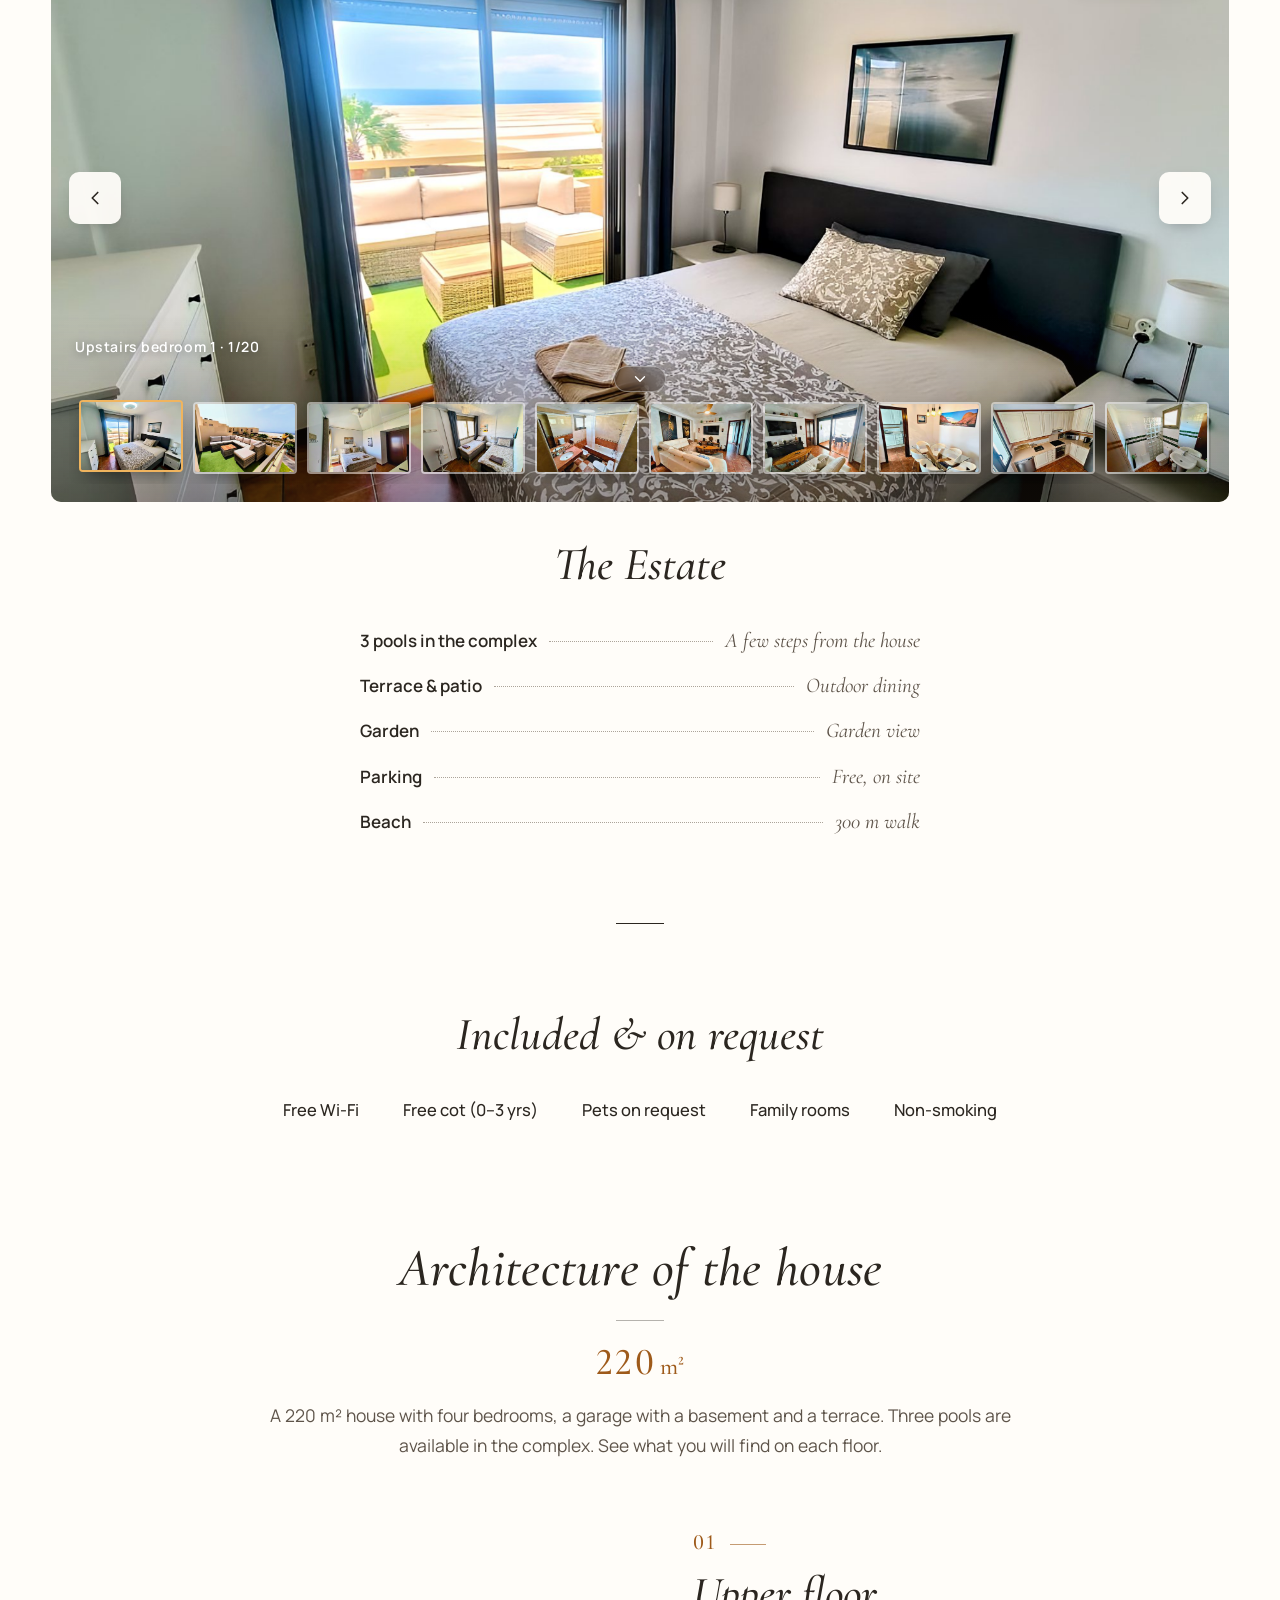
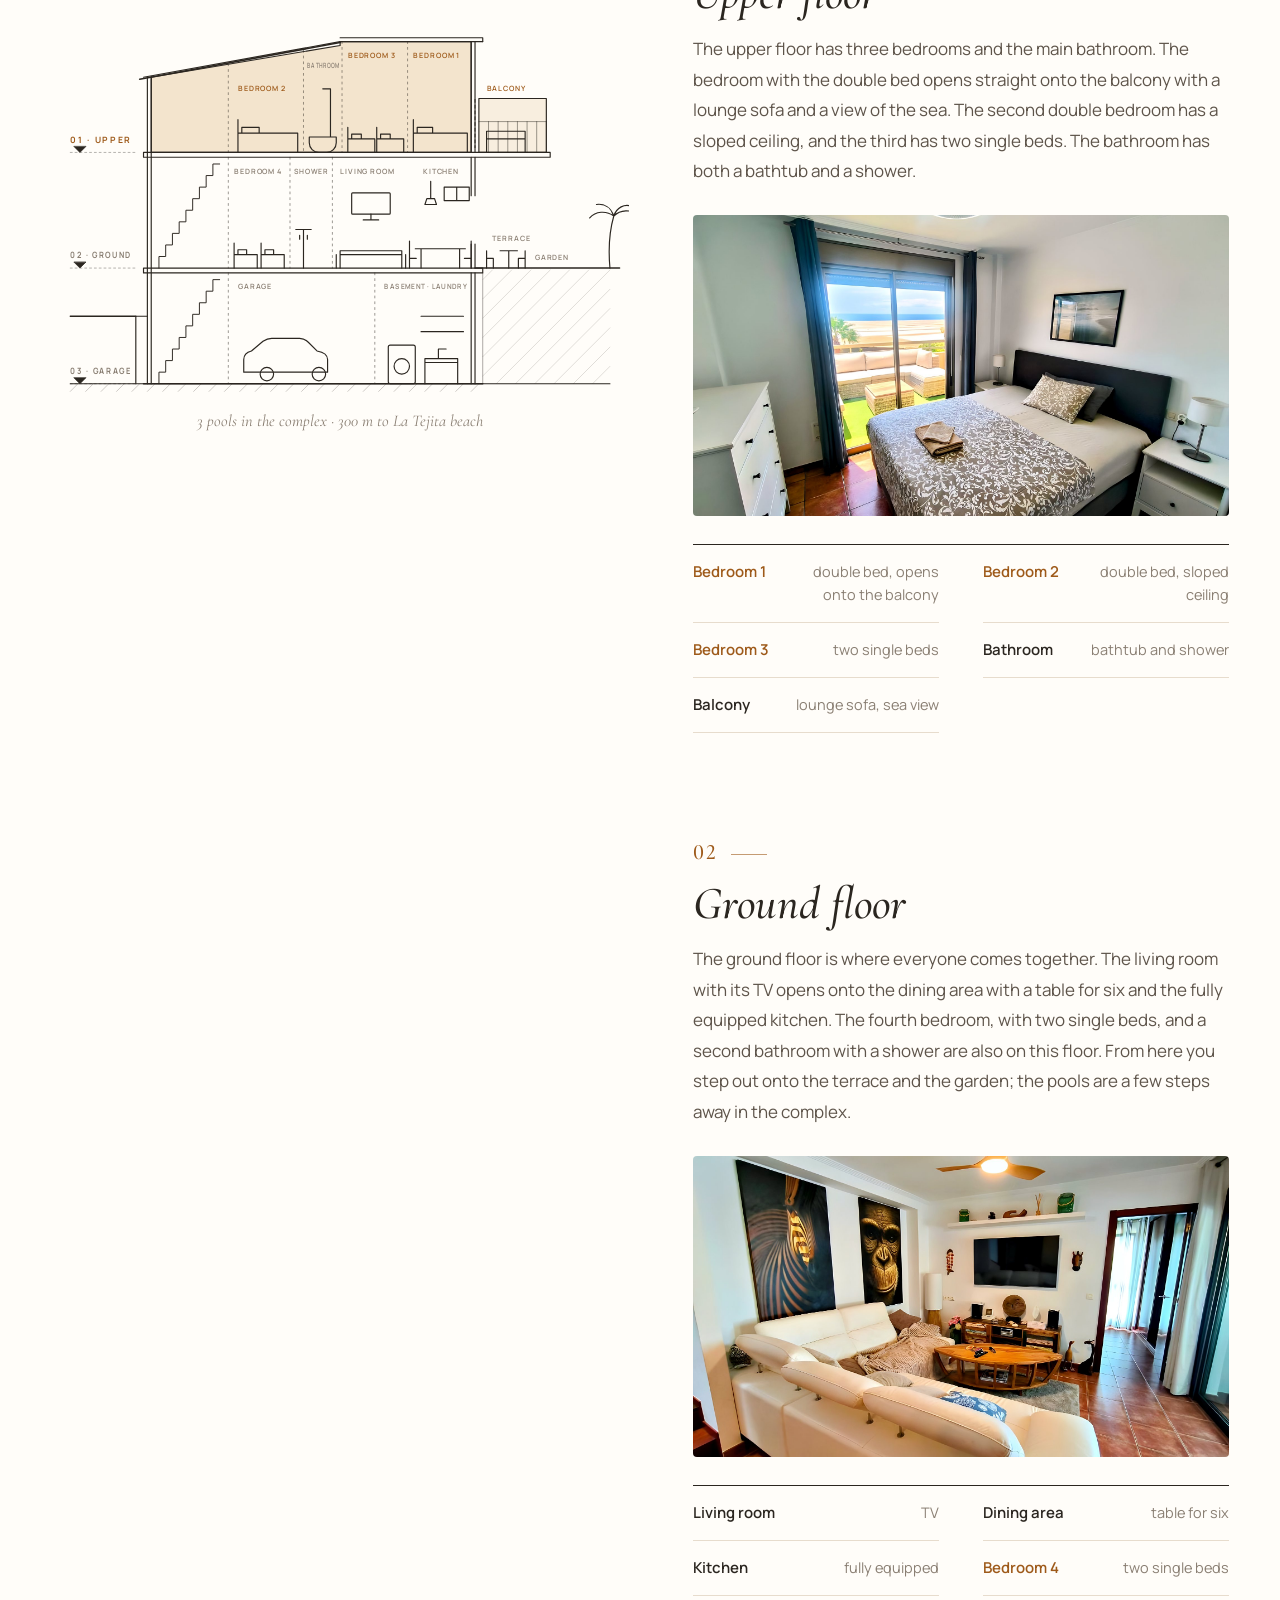
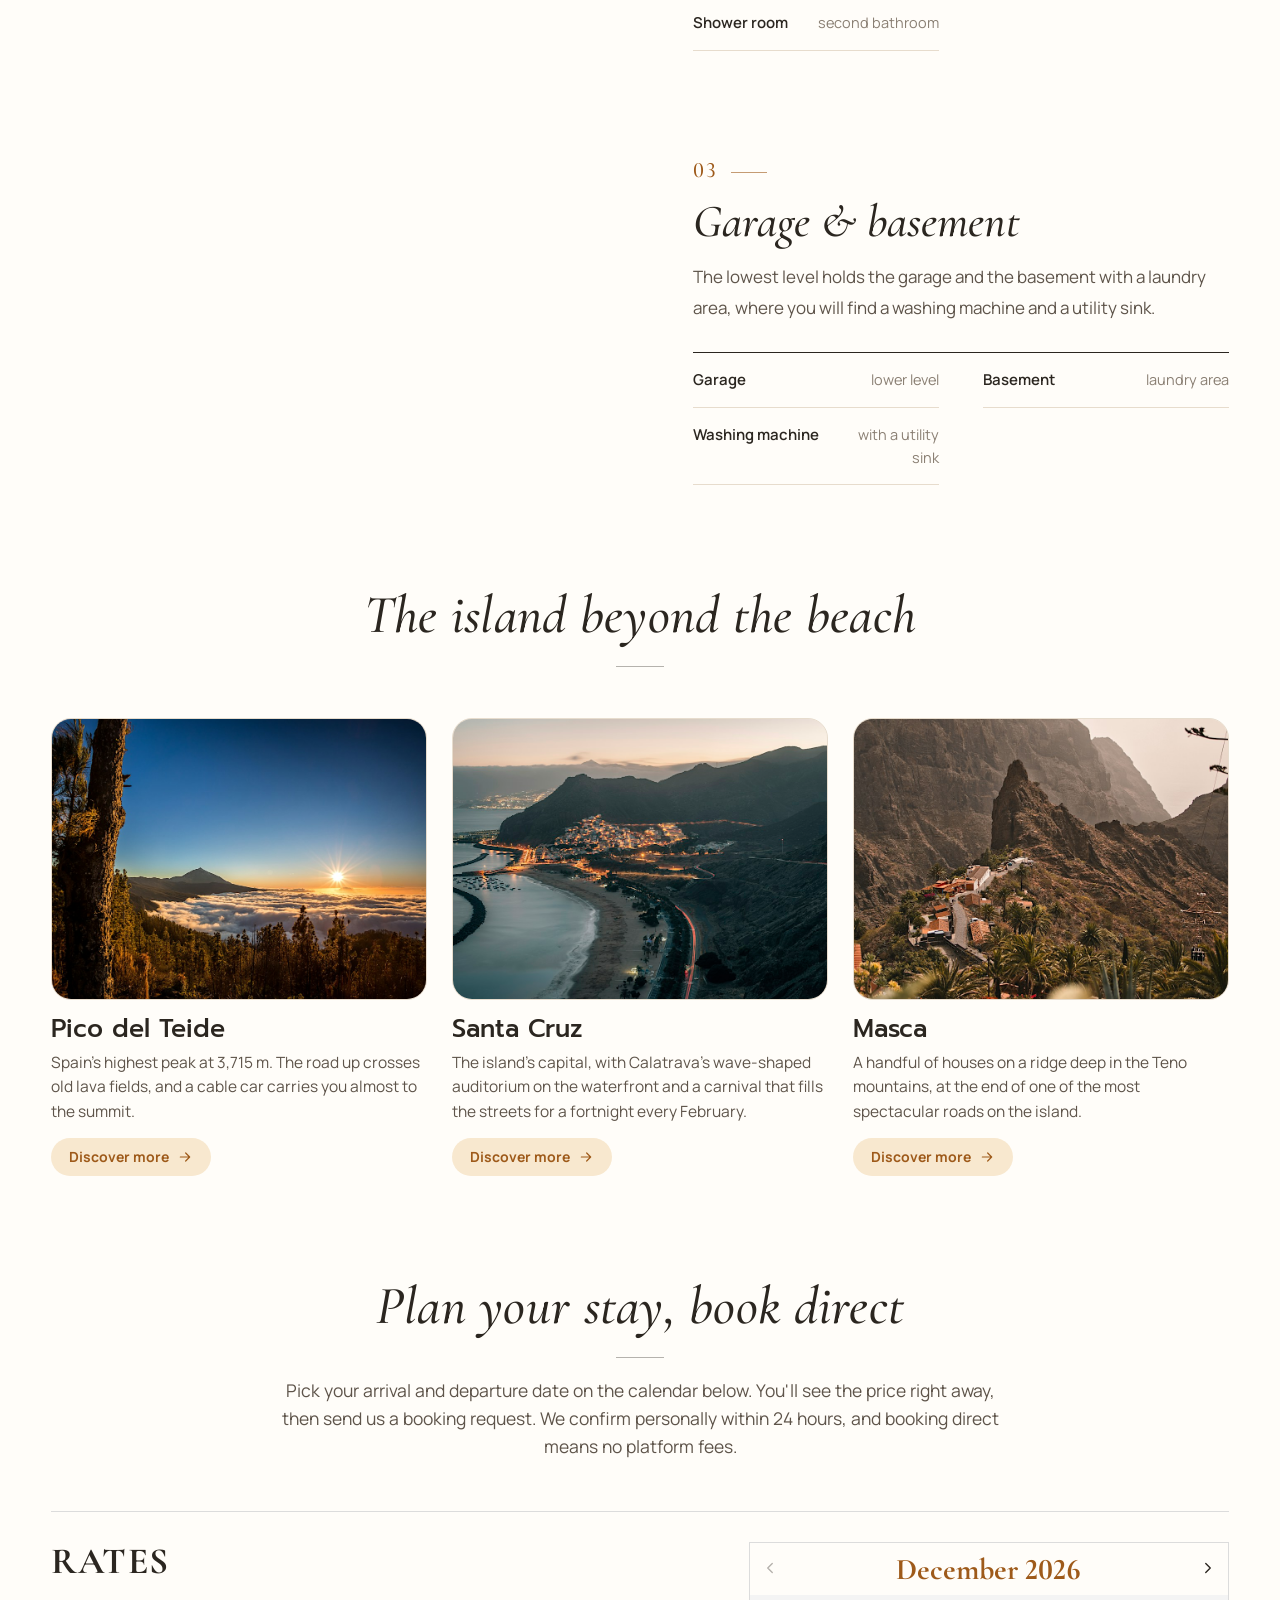
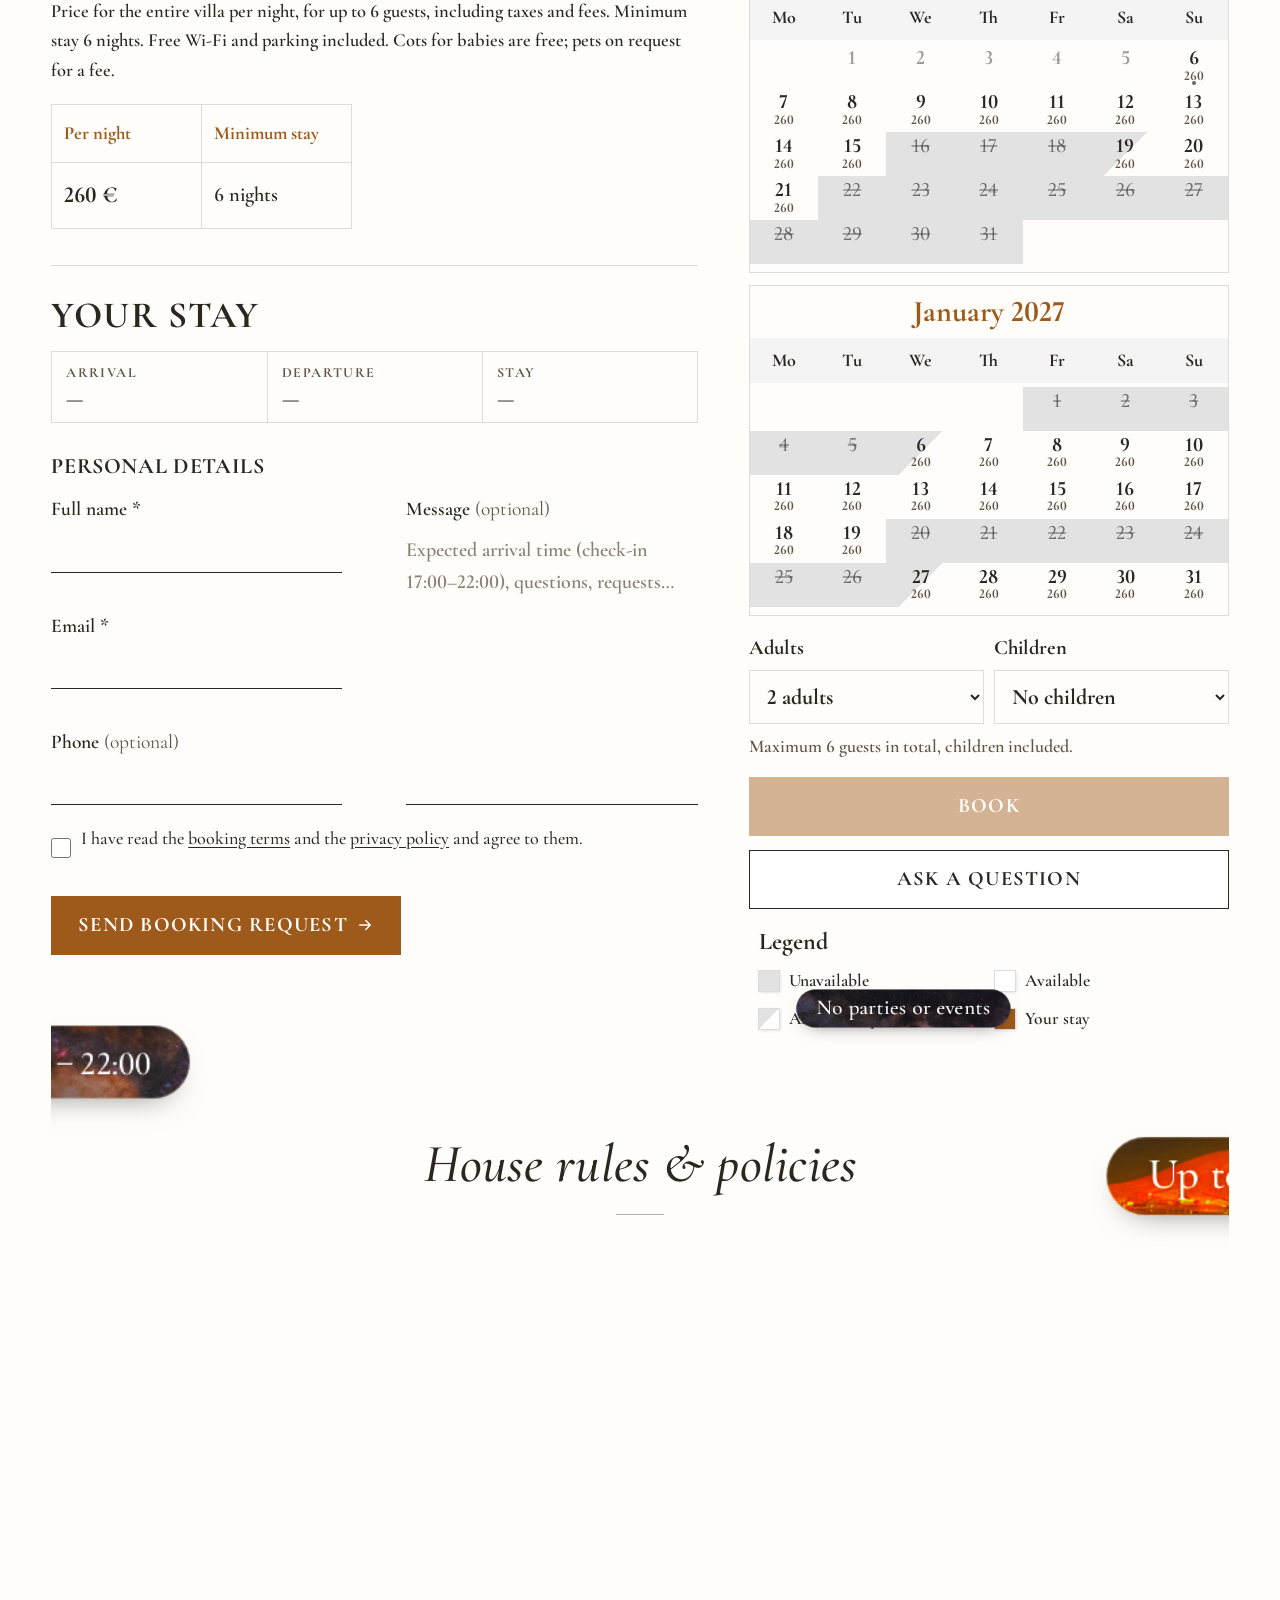
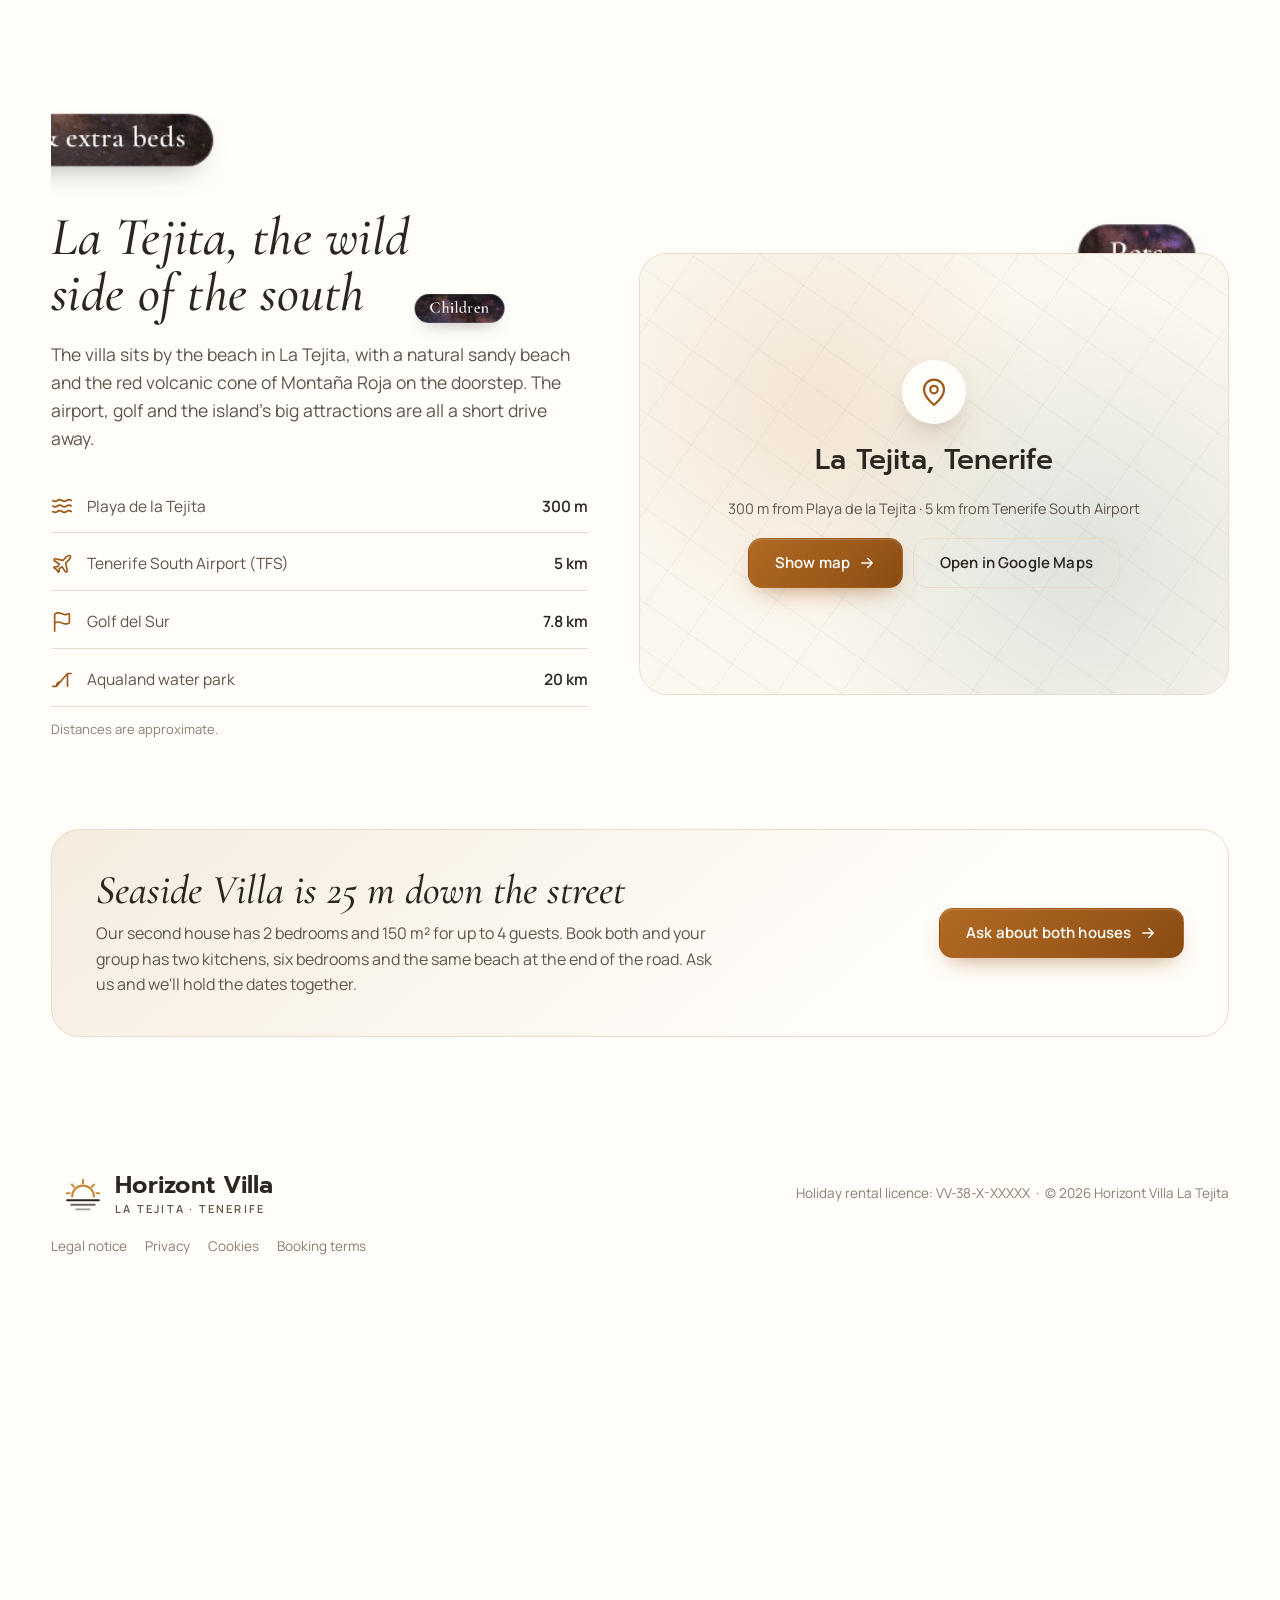
==== commit a276e858: "Právní stránky ve 4 jazycích, souhlas ve formuláři, písma přímo na webu, zdroje fotek z Pexels - leg" ====
--- a/Horizon-Villa-website/Tenerife website/site/index.html
+++ b/Horizon-Villa-website/Tenerife website/site/index.html
@@ -64,9 +64,7 @@
   </script>
 
   <link rel="icon" href="images/favicon.svg" type="image/svg+xml">
-  <link rel="preconnect" href="https://fonts.googleapis.com">
-  <link rel="preconnect" href="https://fonts.gstatic.com" crossorigin>
-  <link href="https://fonts.googleapis.com/css2?family=DM+Serif+Display&family=Cormorant+Garamond:ital,wght@0,400;0,500;0,600;0,700;1,400;1,500;1,600&family=Prompt:ital,wght@0,300;0,400;0,500;0,600;0,700;1,300;1,400;1,500&family=Manrope:wght@400;500;600;700&display=swap" rel="stylesheet">
+  <link rel="stylesheet" href="css/fonts.css">
   <link rel="stylesheet" href="css/styles.css?v=106">
   <link rel="stylesheet" href="css/effects.css?v=60">
   <script>
@@ -545,6 +543,14 @@
                   </div>
                 </fieldset>
 
+                <div class="field consent-field">
+                  <label class="check consent">
+                    <input type="checkbox" name="consent" value="yes" id="f-consent" required>
+                    <span data-i18n-html="form.consent">I have read the <a href="legal.html#terms" target="_blank">booking terms</a> and the <a href="legal.html#privacy" target="_blank">privacy policy</a> and agree to them.</span>
+                  </label>
+                  <p class="field-error" data-i18n="form.consentError" hidden>Please confirm that you agree to the booking terms and privacy policy.</p>
+                </div>
+
                 <p class="form-error" role="alert" hidden></p>
                 <button class="btn btn-primary" type="submit"><span data-i18n="form.submit">Send booking request</span><svg class="icon btn-arrow" aria-hidden="true"><use href="#i-arrow"/></svg></button>
               </form>
@@ -723,6 +729,12 @@
           <span class="brand-text"><span class="brand-name">Horizont Villa</span><span class="brand-sub">La Tejita · Tenerife</span></span>
         </a>
         <p class="legal"><span data-i18n="footer.licence">Holiday rental licence:</span> VV-38-X-XXXXX &nbsp;·&nbsp; © <span data-year></span> Horizont Villa La Tejita</p>
+        <nav class="footer-legal" data-i18n-attr="aria-label:footer.legalNav" aria-label="Legal">
+          <a href="legal.html#legal" data-i18n="footer.legalNotice">Legal notice</a>
+          <a href="legal.html#privacy" data-i18n="footer.privacy">Privacy</a>
+          <a href="legal.html#cookies" data-i18n="footer.cookies">Cookies</a>
+          <a href="legal.html#terms" data-i18n="footer.terms">Booking terms</a>
+        </nav>
       </div>
     </footer>
   </div>
--- a/Horizon-Villa-website/Tenerife website/site/css/fonts.css
+++ b/Horizon-Villa-website/Tenerife website/site/css/fonts.css
@@ -0,0 +1,403 @@
+/* Fonts served from this site (no requests to Google): DM Serif Display, Cormorant Garamond,
+   Prompt, Manrope, all SIL Open Font License 1.1. Latin and Latin Extended subsets only
+   (enough for English, Czech, Spanish and German). */
+
+/* Cormorant Garamond 400 italic, latin-ext */
+@font-face {
+  font-family: 'Cormorant Garamond';
+  font-style: italic;
+  font-weight: 400;
+  font-display: swap;
+  src: url(../fonts/cormorant-garamond-latin-ext-400-italic.woff2) format('woff2');
+  unicode-range: U+0100-02BA, U+02BD-02C5, U+02C7-02CC, U+02CE-02D7, U+02DD-02FF, U+0304, U+0308, U+0329, U+1D00-1DBF, U+1E00-1E9F, U+1EF2-1EFF, U+2020, U+20A0-20AB, U+20AD-20C4, U+2113, U+2C60-2C7F, U+A720-A7FF;
+}
+
+/* Cormorant Garamond 400 italic, latin */
+@font-face {
+  font-family: 'Cormorant Garamond';
+  font-style: italic;
+  font-weight: 400;
+  font-display: swap;
+  src: url(../fonts/cormorant-garamond-latin-400-italic.woff2) format('woff2');
+  unicode-range: U+0000-00FF, U+0131, U+0152-0153, U+02BB-02BC, U+02C6, U+02DA, U+02DC, U+0304, U+0308, U+0329, U+2000-206F, U+20AC, U+2122, U+2191, U+2193, U+2212, U+2215, U+FEFF, U+FFFD;
+}
+
+/* Cormorant Garamond 500 italic, latin-ext */
+@font-face {
+  font-family: 'Cormorant Garamond';
+  font-style: italic;
+  font-weight: 500;
+  font-display: swap;
+  src: url(../fonts/cormorant-garamond-latin-ext-400-italic.woff2) format('woff2');
+  unicode-range: U+0100-02BA, U+02BD-02C5, U+02C7-02CC, U+02CE-02D7, U+02DD-02FF, U+0304, U+0308, U+0329, U+1D00-1DBF, U+1E00-1E9F, U+1EF2-1EFF, U+2020, U+20A0-20AB, U+20AD-20C4, U+2113, U+2C60-2C7F, U+A720-A7FF;
+}
+
+/* Cormorant Garamond 500 italic, latin */
+@font-face {
+  font-family: 'Cormorant Garamond';
+  font-style: italic;
+  font-weight: 500;
+  font-display: swap;
+  src: url(../fonts/cormorant-garamond-latin-400-italic.woff2) format('woff2');
+  unicode-range: U+0000-00FF, U+0131, U+0152-0153, U+02BB-02BC, U+02C6, U+02DA, U+02DC, U+0304, U+0308, U+0329, U+2000-206F, U+20AC, U+2122, U+2191, U+2193, U+2212, U+2215, U+FEFF, U+FFFD;
+}
+
+/* Cormorant Garamond 600 italic, latin-ext */
+@font-face {
+  font-family: 'Cormorant Garamond';
+  font-style: italic;
+  font-weight: 600;
+  font-display: swap;
+  src: url(../fonts/cormorant-garamond-latin-ext-400-italic.woff2) format('woff2');
+  unicode-range: U+0100-02BA, U+02BD-02C5, U+02C7-02CC, U+02CE-02D7, U+02DD-02FF, U+0304, U+0308, U+0329, U+1D00-1DBF, U+1E00-1E9F, U+1EF2-1EFF, U+2020, U+20A0-20AB, U+20AD-20C4, U+2113, U+2C60-2C7F, U+A720-A7FF;
+}
+
+/* Cormorant Garamond 600 italic, latin */
+@font-face {
+  font-family: 'Cormorant Garamond';
+  font-style: italic;
+  font-weight: 600;
+  font-display: swap;
+  src: url(../fonts/cormorant-garamond-latin-400-italic.woff2) format('woff2');
+  unicode-range: U+0000-00FF, U+0131, U+0152-0153, U+02BB-02BC, U+02C6, U+02DA, U+02DC, U+0304, U+0308, U+0329, U+2000-206F, U+20AC, U+2122, U+2191, U+2193, U+2212, U+2215, U+FEFF, U+FFFD;
+}
+
+/* Cormorant Garamond 400 normal, latin-ext */
+@font-face {
+  font-family: 'Cormorant Garamond';
+  font-style: normal;
+  font-weight: 400;
+  font-display: swap;
+  src: url(../fonts/cormorant-garamond-latin-ext-400-normal.woff2) format('woff2');
+  unicode-range: U+0100-02BA, U+02BD-02C5, U+02C7-02CC, U+02CE-02D7, U+02DD-02FF, U+0304, U+0308, U+0329, U+1D00-1DBF, U+1E00-1E9F, U+1EF2-1EFF, U+2020, U+20A0-20AB, U+20AD-20C4, U+2113, U+2C60-2C7F, U+A720-A7FF;
+}
+
+/* Cormorant Garamond 400 normal, latin */
+@font-face {
+  font-family: 'Cormorant Garamond';
+  font-style: normal;
+  font-weight: 400;
+  font-display: swap;
+  src: url(../fonts/cormorant-garamond-latin-400-normal.woff2) format('woff2');
+  unicode-range: U+0000-00FF, U+0131, U+0152-0153, U+02BB-02BC, U+02C6, U+02DA, U+02DC, U+0304, U+0308, U+0329, U+2000-206F, U+20AC, U+2122, U+2191, U+2193, U+2212, U+2215, U+FEFF, U+FFFD;
+}
+
+/* Cormorant Garamond 500 normal, latin-ext */
+@font-face {
+  font-family: 'Cormorant Garamond';
+  font-style: normal;
+  font-weight: 500;
+  font-display: swap;
+  src: url(../fonts/cormorant-garamond-latin-ext-400-normal.woff2) format('woff2');
+  unicode-range: U+0100-02BA, U+02BD-02C5, U+02C7-02CC, U+02CE-02D7, U+02DD-02FF, U+0304, U+0308, U+0329, U+1D00-1DBF, U+1E00-1E9F, U+1EF2-1EFF, U+2020, U+20A0-20AB, U+20AD-20C4, U+2113, U+2C60-2C7F, U+A720-A7FF;
+}
+
+/* Cormorant Garamond 500 normal, latin */
+@font-face {
+  font-family: 'Cormorant Garamond';
+  font-style: normal;
+  font-weight: 500;
+  font-display: swap;
+  src: url(../fonts/cormorant-garamond-latin-400-normal.woff2) format('woff2');
+  unicode-range: U+0000-00FF, U+0131, U+0152-0153, U+02BB-02BC, U+02C6, U+02DA, U+02DC, U+0304, U+0308, U+0329, U+2000-206F, U+20AC, U+2122, U+2191, U+2193, U+2212, U+2215, U+FEFF, U+FFFD;
+}
+
+/* Cormorant Garamond 600 normal, latin-ext */
+@font-face {
+  font-family: 'Cormorant Garamond';
+  font-style: normal;
+  font-weight: 600;
+  font-display: swap;
+  src: url(../fonts/cormorant-garamond-latin-ext-400-normal.woff2) format('woff2');
+  unicode-range: U+0100-02BA, U+02BD-02C5, U+02C7-02CC, U+02CE-02D7, U+02DD-02FF, U+0304, U+0308, U+0329, U+1D00-1DBF, U+1E00-1E9F, U+1EF2-1EFF, U+2020, U+20A0-20AB, U+20AD-20C4, U+2113, U+2C60-2C7F, U+A720-A7FF;
+}
+
+/* Cormorant Garamond 600 normal, latin */
+@font-face {
+  font-family: 'Cormorant Garamond';
+  font-style: normal;
+  font-weight: 600;
+  font-display: swap;
+  src: url(../fonts/cormorant-garamond-latin-400-normal.woff2) format('woff2');
+  unicode-range: U+0000-00FF, U+0131, U+0152-0153, U+02BB-02BC, U+02C6, U+02DA, U+02DC, U+0304, U+0308, U+0329, U+2000-206F, U+20AC, U+2122, U+2191, U+2193, U+2212, U+2215, U+FEFF, U+FFFD;
+}
+
+/* Cormorant Garamond 700 normal, latin-ext */
+@font-face {
+  font-family: 'Cormorant Garamond';
+  font-style: normal;
+  font-weight: 700;
+  font-display: swap;
+  src: url(../fonts/cormorant-garamond-latin-ext-400-normal.woff2) format('woff2');
+  unicode-range: U+0100-02BA, U+02BD-02C5, U+02C7-02CC, U+02CE-02D7, U+02DD-02FF, U+0304, U+0308, U+0329, U+1D00-1DBF, U+1E00-1E9F, U+1EF2-1EFF, U+2020, U+20A0-20AB, U+20AD-20C4, U+2113, U+2C60-2C7F, U+A720-A7FF;
+}
+
+/* Cormorant Garamond 700 normal, latin */
+@font-face {
+  font-family: 'Cormorant Garamond';
+  font-style: normal;
+  font-weight: 700;
+  font-display: swap;
+  src: url(../fonts/cormorant-garamond-latin-400-normal.woff2) format('woff2');
+  unicode-range: U+0000-00FF, U+0131, U+0152-0153, U+02BB-02BC, U+02C6, U+02DA, U+02DC, U+0304, U+0308, U+0329, U+2000-206F, U+20AC, U+2122, U+2191, U+2193, U+2212, U+2215, U+FEFF, U+FFFD;
+}
+
+/* DM Serif Display 400 normal, latin-ext */
+@font-face {
+  font-family: 'DM Serif Display';
+  font-style: normal;
+  font-weight: 400;
+  font-display: swap;
+  src: url(../fonts/dm-serif-display-latin-ext-400-normal.woff2) format('woff2');
+  unicode-range: U+0100-02BA, U+02BD-02C5, U+02C7-02CC, U+02CE-02D7, U+02DD-02FF, U+0304, U+0308, U+0329, U+1D00-1DBF, U+1E00-1E9F, U+1EF2-1EFF, U+2020, U+20A0-20AB, U+20AD-20C4, U+2113, U+2C60-2C7F, U+A720-A7FF;
+}
+
+/* DM Serif Display 400 normal, latin */
+@font-face {
+  font-family: 'DM Serif Display';
+  font-style: normal;
+  font-weight: 400;
+  font-display: swap;
+  src: url(../fonts/dm-serif-display-latin-400-normal.woff2) format('woff2');
+  unicode-range: U+0000-00FF, U+0131, U+0152-0153, U+02BB-02BC, U+02C6, U+02DA, U+02DC, U+0304, U+0308, U+0329, U+2000-206F, U+20AC, U+2122, U+2191, U+2193, U+2212, U+2215, U+FEFF, U+FFFD;
+}
+
+/* Manrope 400 normal, latin-ext */
+@font-face {
+  font-family: 'Manrope';
+  font-style: normal;
+  font-weight: 400;
+  font-display: swap;
+  src: url(../fonts/manrope-latin-ext-400-normal.woff2) format('woff2');
+  unicode-range: U+0100-02BA, U+02BD-02C5, U+02C7-02CC, U+02CE-02D7, U+02DD-02FF, U+0304, U+0308, U+0329, U+1D00-1DBF, U+1E00-1E9F, U+1EF2-1EFF, U+2020, U+20A0-20AB, U+20AD-20C4, U+2113, U+2C60-2C7F, U+A720-A7FF;
+}
+
+/* Manrope 400 normal, latin */
+@font-face {
+  font-family: 'Manrope';
+  font-style: normal;
+  font-weight: 400;
+  font-display: swap;
+  src: url(../fonts/manrope-latin-400-normal.woff2) format('woff2');
+  unicode-range: U+0000-00FF, U+0131, U+0152-0153, U+02BB-02BC, U+02C6, U+02DA, U+02DC, U+0304, U+0308, U+0329, U+2000-206F, U+20AC, U+2122, U+2191, U+2193, U+2212, U+2215, U+FEFF, U+FFFD;
+}
+
+/* Manrope 500 normal, latin-ext */
+@font-face {
+  font-family: 'Manrope';
+  font-style: normal;
+  font-weight: 500;
+  font-display: swap;
+  src: url(../fonts/manrope-latin-ext-400-normal.woff2) format('woff2');
+  unicode-range: U+0100-02BA, U+02BD-02C5, U+02C7-02CC, U+02CE-02D7, U+02DD-02FF, U+0304, U+0308, U+0329, U+1D00-1DBF, U+1E00-1E9F, U+1EF2-1EFF, U+2020, U+20A0-20AB, U+20AD-20C4, U+2113, U+2C60-2C7F, U+A720-A7FF;
+}
+
+/* Manrope 500 normal, latin */
+@font-face {
+  font-family: 'Manrope';
+  font-style: normal;
+  font-weight: 500;
+  font-display: swap;
+  src: url(../fonts/manrope-latin-400-normal.woff2) format('woff2');
+  unicode-range: U+0000-00FF, U+0131, U+0152-0153, U+02BB-02BC, U+02C6, U+02DA, U+02DC, U+0304, U+0308, U+0329, U+2000-206F, U+20AC, U+2122, U+2191, U+2193, U+2212, U+2215, U+FEFF, U+FFFD;
+}
+
+/* Manrope 600 normal, latin-ext */
+@font-face {
+  font-family: 'Manrope';
+  font-style: normal;
+  font-weight: 600;
+  font-display: swap;
+  src: url(../fonts/manrope-latin-ext-400-normal.woff2) format('woff2');
+  unicode-range: U+0100-02BA, U+02BD-02C5, U+02C7-02CC, U+02CE-02D7, U+02DD-02FF, U+0304, U+0308, U+0329, U+1D00-1DBF, U+1E00-1E9F, U+1EF2-1EFF, U+2020, U+20A0-20AB, U+20AD-20C4, U+2113, U+2C60-2C7F, U+A720-A7FF;
+}
+
+/* Manrope 600 normal, latin */
+@font-face {
+  font-family: 'Manrope';
+  font-style: normal;
+  font-weight: 600;
+  font-display: swap;
+  src: url(../fonts/manrope-latin-400-normal.woff2) format('woff2');
+  unicode-range: U+0000-00FF, U+0131, U+0152-0153, U+02BB-02BC, U+02C6, U+02DA, U+02DC, U+0304, U+0308, U+0329, U+2000-206F, U+20AC, U+2122, U+2191, U+2193, U+2212, U+2215, U+FEFF, U+FFFD;
+}
+
+/* Manrope 700 normal, latin-ext */
+@font-face {
+  font-family: 'Manrope';
+  font-style: normal;
+  font-weight: 700;
+  font-display: swap;
+  src: url(../fonts/manrope-latin-ext-400-normal.woff2) format('woff2');
+  unicode-range: U+0100-02BA, U+02BD-02C5, U+02C7-02CC, U+02CE-02D7, U+02DD-02FF, U+0304, U+0308, U+0329, U+1D00-1DBF, U+1E00-1E9F, U+1EF2-1EFF, U+2020, U+20A0-20AB, U+20AD-20C4, U+2113, U+2C60-2C7F, U+A720-A7FF;
+}
+
+/* Manrope 700 normal, latin */
+@font-face {
+  font-family: 'Manrope';
+  font-style: normal;
+  font-weight: 700;
+  font-display: swap;
+  src: url(../fonts/manrope-latin-400-normal.woff2) format('woff2');
+  unicode-range: U+0000-00FF, U+0131, U+0152-0153, U+02BB-02BC, U+02C6, U+02DA, U+02DC, U+0304, U+0308, U+0329, U+2000-206F, U+20AC, U+2122, U+2191, U+2193, U+2212, U+2215, U+FEFF, U+FFFD;
+}
+
+/* Prompt 300 italic, latin-ext */
+@font-face {
+  font-family: 'Prompt';
+  font-style: italic;
+  font-weight: 300;
+  font-display: swap;
+  src: url(../fonts/prompt-latin-ext-300-italic.woff2) format('woff2');
+  unicode-range: U+0100-02BA, U+02BD-02C5, U+02C7-02CC, U+02CE-02D7, U+02DD-02FF, U+0304, U+0308, U+0329, U+1D00-1DBF, U+1E00-1E9F, U+1EF2-1EFF, U+2020, U+20A0-20AB, U+20AD-20C4, U+2113, U+2C60-2C7F, U+A720-A7FF;
+}
+
+/* Prompt 300 italic, latin */
+@font-face {
+  font-family: 'Prompt';
+  font-style: italic;
+  font-weight: 300;
+  font-display: swap;
+  src: url(../fonts/prompt-latin-300-italic.woff2) format('woff2');
+  unicode-range: U+0000-00FF, U+0131, U+0152-0153, U+02BB-02BC, U+02C6, U+02DA, U+02DC, U+0304, U+0308, U+0329, U+2000-206F, U+20AC, U+2122, U+2191, U+2193, U+2212, U+2215, U+FEFF, U+FFFD;
+}
+
+/* Prompt 400 italic, latin-ext */
+@font-face {
+  font-family: 'Prompt';
+  font-style: italic;
+  font-weight: 400;
+  font-display: swap;
+  src: url(../fonts/prompt-latin-ext-400-italic.woff2) format('woff2');
+  unicode-range: U+0100-02BA, U+02BD-02C5, U+02C7-02CC, U+02CE-02D7, U+02DD-02FF, U+0304, U+0308, U+0329, U+1D00-1DBF, U+1E00-1E9F, U+1EF2-1EFF, U+2020, U+20A0-20AB, U+20AD-20C4, U+2113, U+2C60-2C7F, U+A720-A7FF;
+}
+
+/* Prompt 400 italic, latin */
+@font-face {
+  font-family: 'Prompt';
+  font-style: italic;
+  font-weight: 400;
+  font-display: swap;
+  src: url(../fonts/prompt-latin-400-italic.woff2) format('woff2');
+  unicode-range: U+0000-00FF, U+0131, U+0152-0153, U+02BB-02BC, U+02C6, U+02DA, U+02DC, U+0304, U+0308, U+0329, U+2000-206F, U+20AC, U+2122, U+2191, U+2193, U+2212, U+2215, U+FEFF, U+FFFD;
+}
+
+/* Prompt 500 italic, latin-ext */
+@font-face {
+  font-family: 'Prompt';
+  font-style: italic;
+  font-weight: 500;
+  font-display: swap;
+  src: url(../fonts/prompt-latin-ext-500-italic.woff2) format('woff2');
+  unicode-range: U+0100-02BA, U+02BD-02C5, U+02C7-02CC, U+02CE-02D7, U+02DD-02FF, U+0304, U+0308, U+0329, U+1D00-1DBF, U+1E00-1E9F, U+1EF2-1EFF, U+2020, U+20A0-20AB, U+20AD-20C4, U+2113, U+2C60-2C7F, U+A720-A7FF;
+}
+
+/* Prompt 500 italic, latin */
+@font-face {
+  font-family: 'Prompt';
+  font-style: italic;
+  font-weight: 500;
+  font-display: swap;
+  src: url(../fonts/prompt-latin-500-italic.woff2) format('woff2');
+  unicode-range: U+0000-00FF, U+0131, U+0152-0153, U+02BB-02BC, U+02C6, U+02DA, U+02DC, U+0304, U+0308, U+0329, U+2000-206F, U+20AC, U+2122, U+2191, U+2193, U+2212, U+2215, U+FEFF, U+FFFD;
+}
+
+/* Prompt 300 normal, latin-ext */
+@font-face {
+  font-family: 'Prompt';
+  font-style: normal;
+  font-weight: 300;
+  font-display: swap;
+  src: url(../fonts/prompt-latin-ext-300-normal.woff2) format('woff2');
+  unicode-range: U+0100-02BA, U+02BD-02C5, U+02C7-02CC, U+02CE-02D7, U+02DD-02FF, U+0304, U+0308, U+0329, U+1D00-1DBF, U+1E00-1E9F, U+1EF2-1EFF, U+2020, U+20A0-20AB, U+20AD-20C4, U+2113, U+2C60-2C7F, U+A720-A7FF;
+}
+
+/* Prompt 300 normal, latin */
+@font-face {
+  font-family: 'Prompt';
+  font-style: normal;
+  font-weight: 300;
+  font-display: swap;
+  src: url(../fonts/prompt-latin-300-normal.woff2) format('woff2');
+  unicode-range: U+0000-00FF, U+0131, U+0152-0153, U+02BB-02BC, U+02C6, U+02DA, U+02DC, U+0304, U+0308, U+0329, U+2000-206F, U+20AC, U+2122, U+2191, U+2193, U+2212, U+2215, U+FEFF, U+FFFD;
+}
+
+/* Prompt 400 normal, latin-ext */
+@font-face {
+  font-family: 'Prompt';
+  font-style: normal;
+  font-weight: 400;
+  font-display: swap;
+  src: url(../fonts/prompt-latin-ext-400-normal.woff2) format('woff2');
+  unicode-range: U+0100-02BA, U+02BD-02C5, U+02C7-02CC, U+02CE-02D7, U+02DD-02FF, U+0304, U+0308, U+0329, U+1D00-1DBF, U+1E00-1E9F, U+1EF2-1EFF, U+2020, U+20A0-20AB, U+20AD-20C4, U+2113, U+2C60-2C7F, U+A720-A7FF;
+}
+
+/* Prompt 400 normal, latin */
+@font-face {
+  font-family: 'Prompt';
+  font-style: normal;
+  font-weight: 400;
+  font-display: swap;
+  src: url(../fonts/prompt-latin-400-normal.woff2) format('woff2');
+  unicode-range: U+0000-00FF, U+0131, U+0152-0153, U+02BB-02BC, U+02C6, U+02DA, U+02DC, U+0304, U+0308, U+0329, U+2000-206F, U+20AC, U+2122, U+2191, U+2193, U+2212, U+2215, U+FEFF, U+FFFD;
+}
+
+/* Prompt 500 normal, latin-ext */
+@font-face {
+  font-family: 'Prompt';
+  font-style: normal;
+  font-weight: 500;
+  font-display: swap;
+  src: url(../fonts/prompt-latin-ext-500-normal.woff2) format('woff2');
+  unicode-range: U+0100-02BA, U+02BD-02C5, U+02C7-02CC, U+02CE-02D7, U+02DD-02FF, U+0304, U+0308, U+0329, U+1D00-1DBF, U+1E00-1E9F, U+1EF2-1EFF, U+2020, U+20A0-20AB, U+20AD-20C4, U+2113, U+2C60-2C7F, U+A720-A7FF;
+}
+
+/* Prompt 500 normal, latin */
+@font-face {
+  font-family: 'Prompt';
+  font-style: normal;
+  font-weight: 500;
+  font-display: swap;
+  src: url(../fonts/prompt-latin-500-normal.woff2) format('woff2');
+  unicode-range: U+0000-00FF, U+0131, U+0152-0153, U+02BB-02BC, U+02C6, U+02DA, U+02DC, U+0304, U+0308, U+0329, U+2000-206F, U+20AC, U+2122, U+2191, U+2193, U+2212, U+2215, U+FEFF, U+FFFD;
+}
+
+/* Prompt 600 normal, latin-ext */
+@font-face {
+  font-family: 'Prompt';
+  font-style: normal;
+  font-weight: 600;
+  font-display: swap;
+  src: url(../fonts/prompt-latin-ext-600-normal.woff2) format('woff2');
+  unicode-range: U+0100-02BA, U+02BD-02C5, U+02C7-02CC, U+02CE-02D7, U+02DD-02FF, U+0304, U+0308, U+0329, U+1D00-1DBF, U+1E00-1E9F, U+1EF2-1EFF, U+2020, U+20A0-20AB, U+20AD-20C4, U+2113, U+2C60-2C7F, U+A720-A7FF;
+}
+
+/* Prompt 600 normal, latin */
+@font-face {
+  font-family: 'Prompt';
+  font-style: normal;
+  font-weight: 600;
+  font-display: swap;
+  src: url(../fonts/prompt-latin-600-normal.woff2) format('woff2');
+  unicode-range: U+0000-00FF, U+0131, U+0152-0153, U+02BB-02BC, U+02C6, U+02DA, U+02DC, U+0304, U+0308, U+0329, U+2000-206F, U+20AC, U+2122, U+2191, U+2193, U+2212, U+2215, U+FEFF, U+FFFD;
+}
+
+/* Prompt 700 normal, latin-ext */
+@font-face {
+  font-family: 'Prompt';
+  font-style: normal;
+  font-weight: 700;
+  font-display: swap;
+  src: url(../fonts/prompt-latin-ext-700-normal.woff2) format('woff2');
+  unicode-range: U+0100-02BA, U+02BD-02C5, U+02C7-02CC, U+02CE-02D7, U+02DD-02FF, U+0304, U+0308, U+0329, U+1D00-1DBF, U+1E00-1E9F, U+1EF2-1EFF, U+2020, U+20A0-20AB, U+20AD-20C4, U+2113, U+2C60-2C7F, U+A720-A7FF;
+}
+
+/* Prompt 700 normal, latin */
+@font-face {
+  font-family: 'Prompt';
+  font-style: normal;
+  font-weight: 700;
+  font-display: swap;
+  src: url(../fonts/prompt-latin-700-normal.woff2) format('woff2');
+  unicode-range: U+0000-00FF, U+0131, U+0152-0153, U+02BB-02BC, U+02C6, U+02DA, U+02DC, U+0304, U+0308, U+0329, U+2000-206F, U+20AC, U+2122, U+2191, U+2193, U+2212, U+2215, U+FEFF, U+FFFD;
+}
--- a/Horizon-Villa-website/Tenerife website/site/css/styles.css
+++ b/Horizon-Villa-website/Tenerife website/site/css/styles.css
@@ -2374,3 +2374,23 @@
 .finale-title { align-self: end; margin-bottom: clamp(44px, 6vh, 64px); }
 .finale-below { align-self: start; display: flex; flex-direction: column; align-items: center; gap: 22px; padding-top: clamp(44px, 6vh, 64px); }
 .finale-below .contact-links { margin-top: 10px; }
+
+/* consent checkbox under the booking form */
+.consent-field { margin-top: 6px; }
+.booking .check.consent { align-items: flex-start; font-size: 16px; line-height: 1.5; color: var(--ink-2); }
+.booking .check.consent input { margin-top: 3px; }
+.check.consent a { color: inherit; text-decoration: underline; text-underline-offset: 3px; }
+.consent-field.has-error .check.consent { color: var(--danger); }
+/* legal links in the footer */
+.footer-legal { display: flex; flex-wrap: wrap; gap: 6px 18px; flex-basis: 100%; font-size: 13.5px; }
+.footer-legal a { color: var(--ink-3); text-decoration: none; }
+.footer-legal a:hover { color: var(--ink); text-decoration: underline; }
+.footer-bottom > .brand { order: 1; }
+.footer-bottom > .legal { order: 2; }
+.footer-bottom > .footer-legal { order: 3; }
+/* the consent line reads at the same size as the form, and needs no "required" star */
+.booking-form .consent-field label.check::after { content: none; }
+.booking .booking-form .check.consent { font-size: 17px; font-weight: 500; color: var(--ink); }
+.booking .booking-form .consent-field .check.consent span { font-size: 18px; line-height: 1.5; }
+.booking .consent-field .field-error { font-size: 15px; margin-top: 4px; }
+.booking .booking-form .consent-field.has-error .check.consent span { color: var(--danger); }
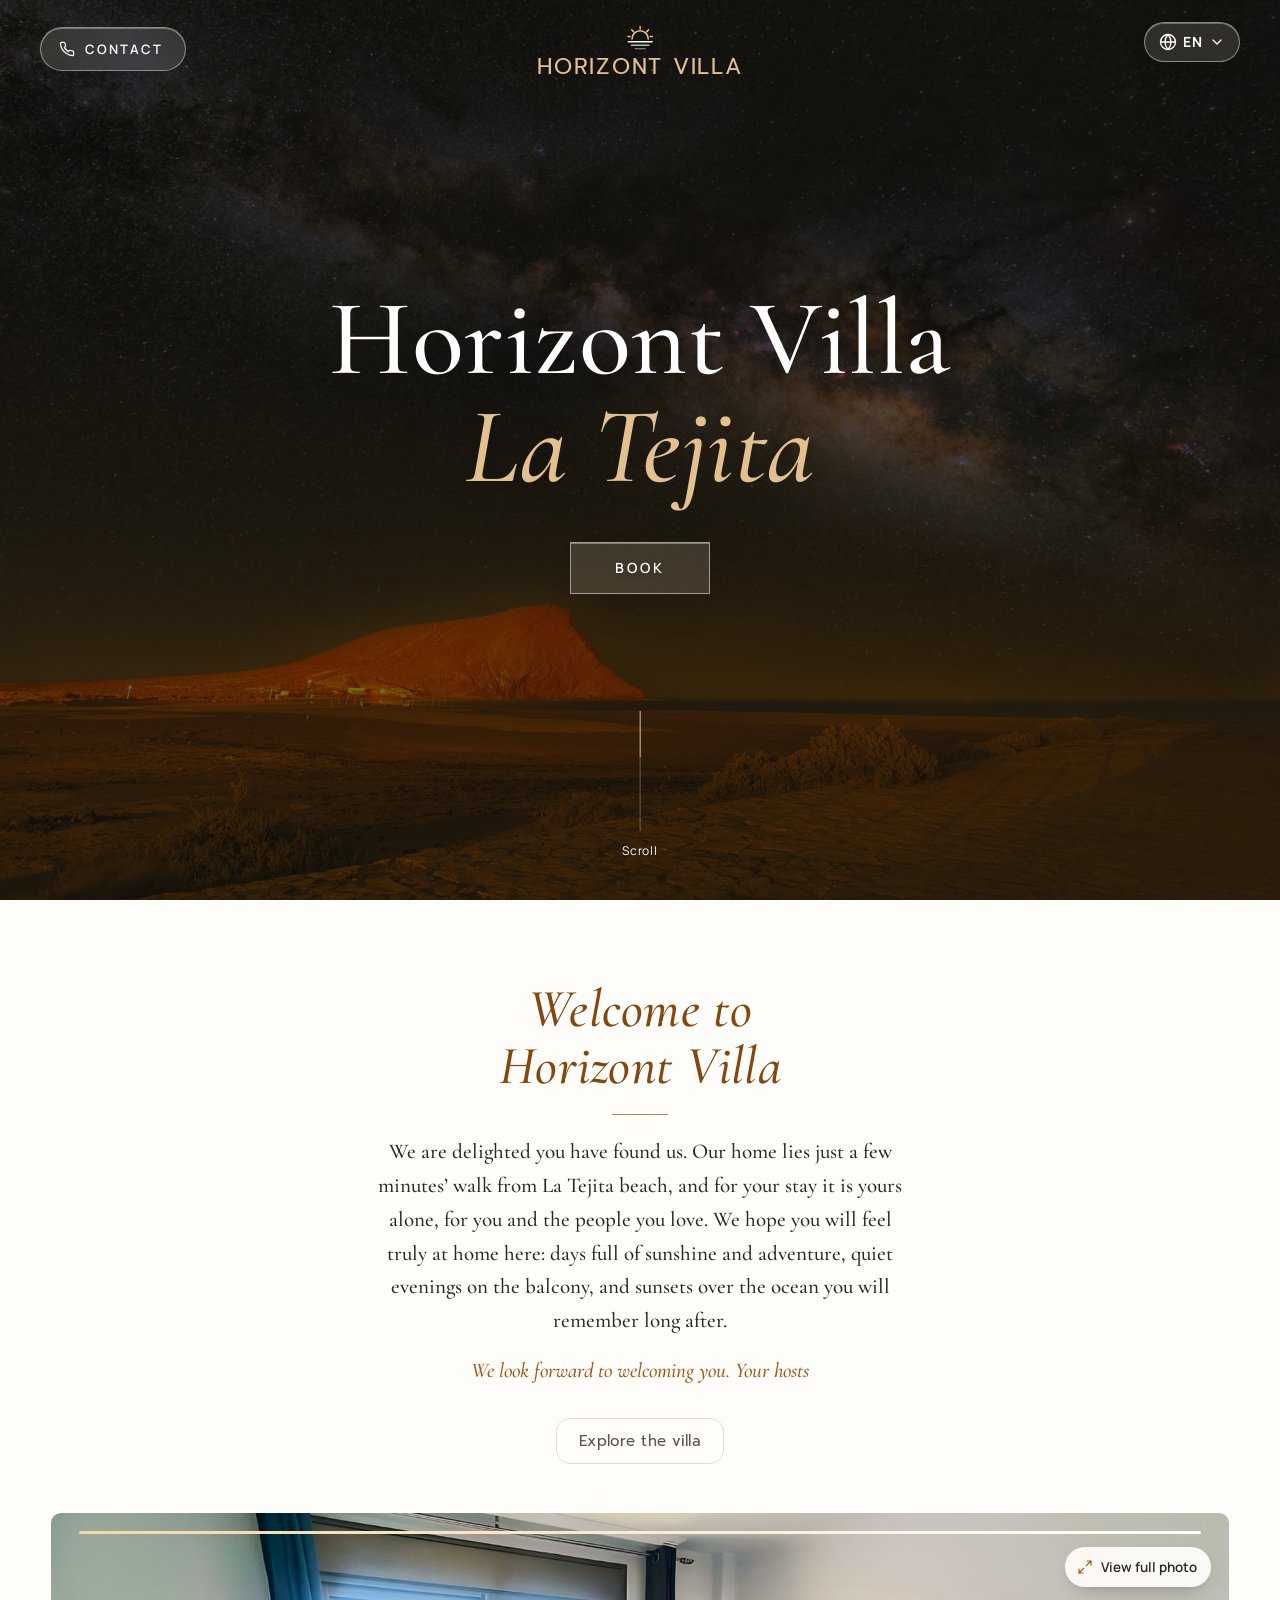
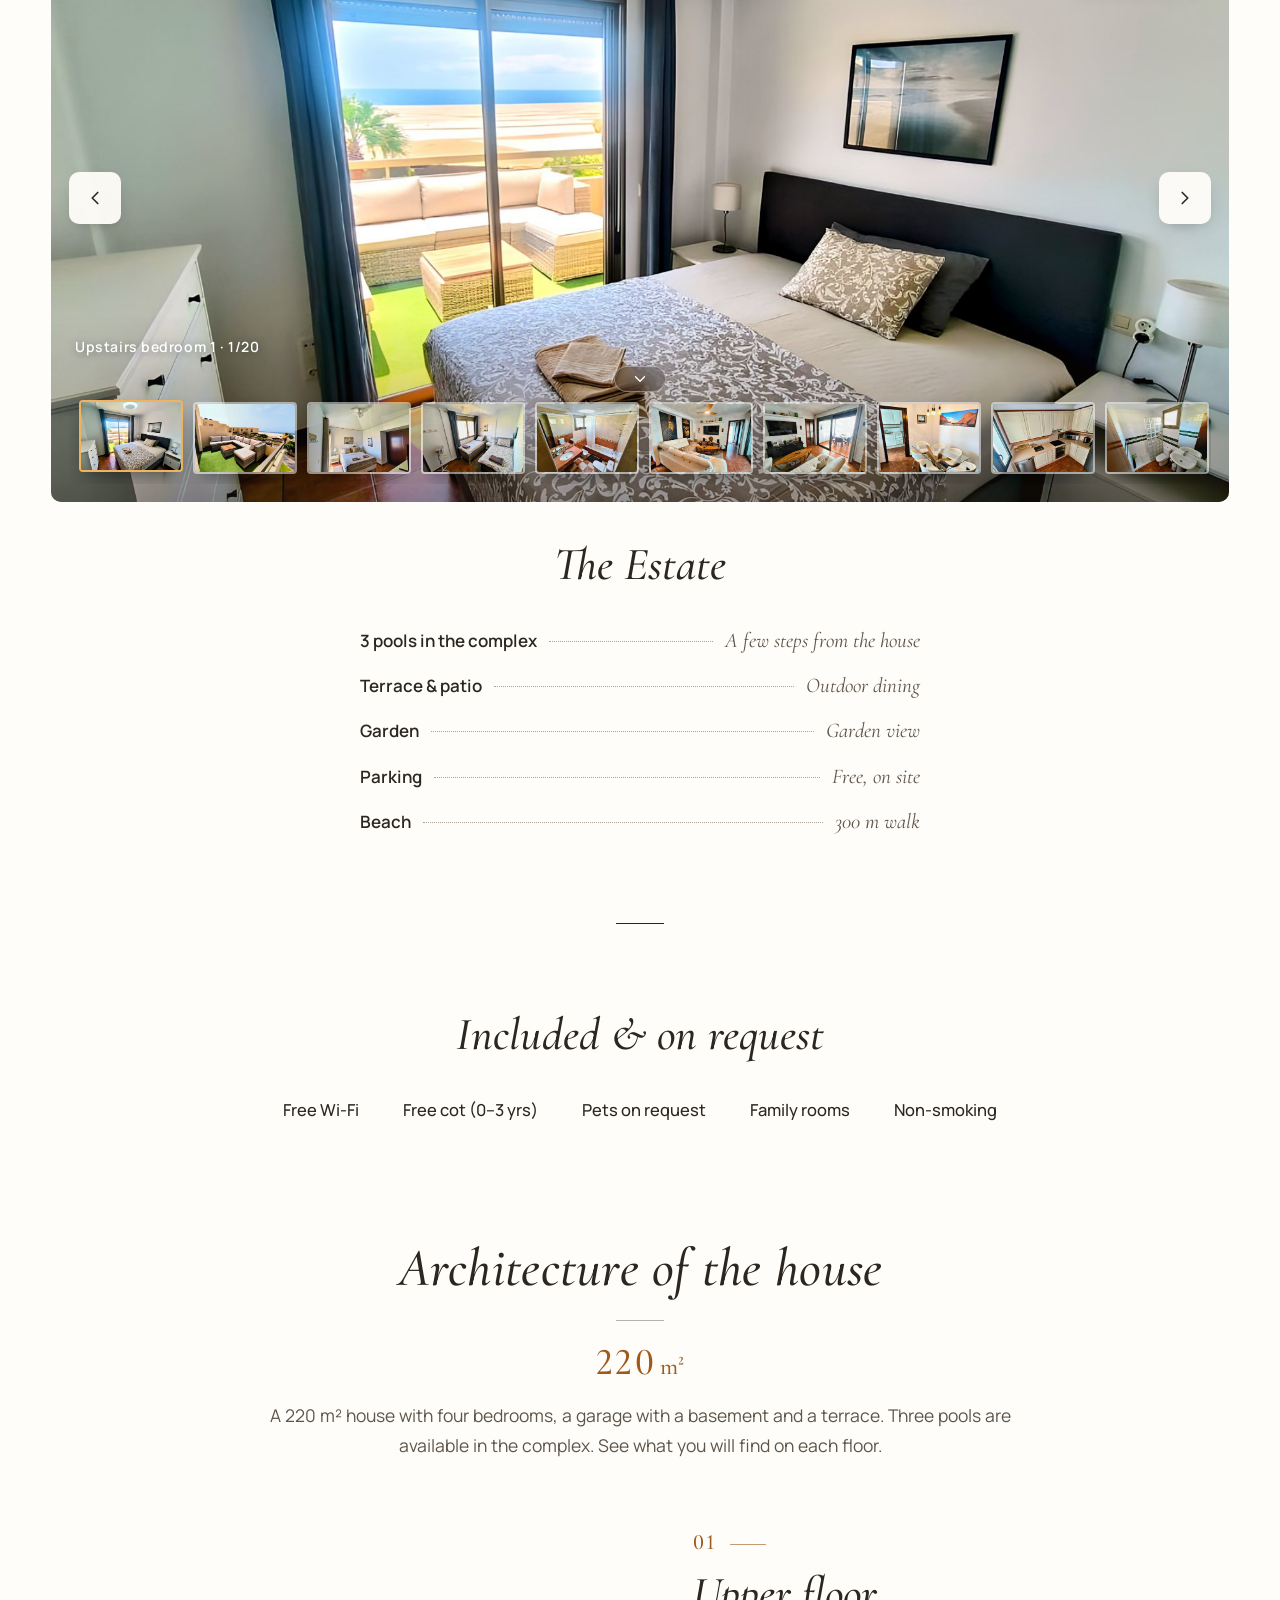
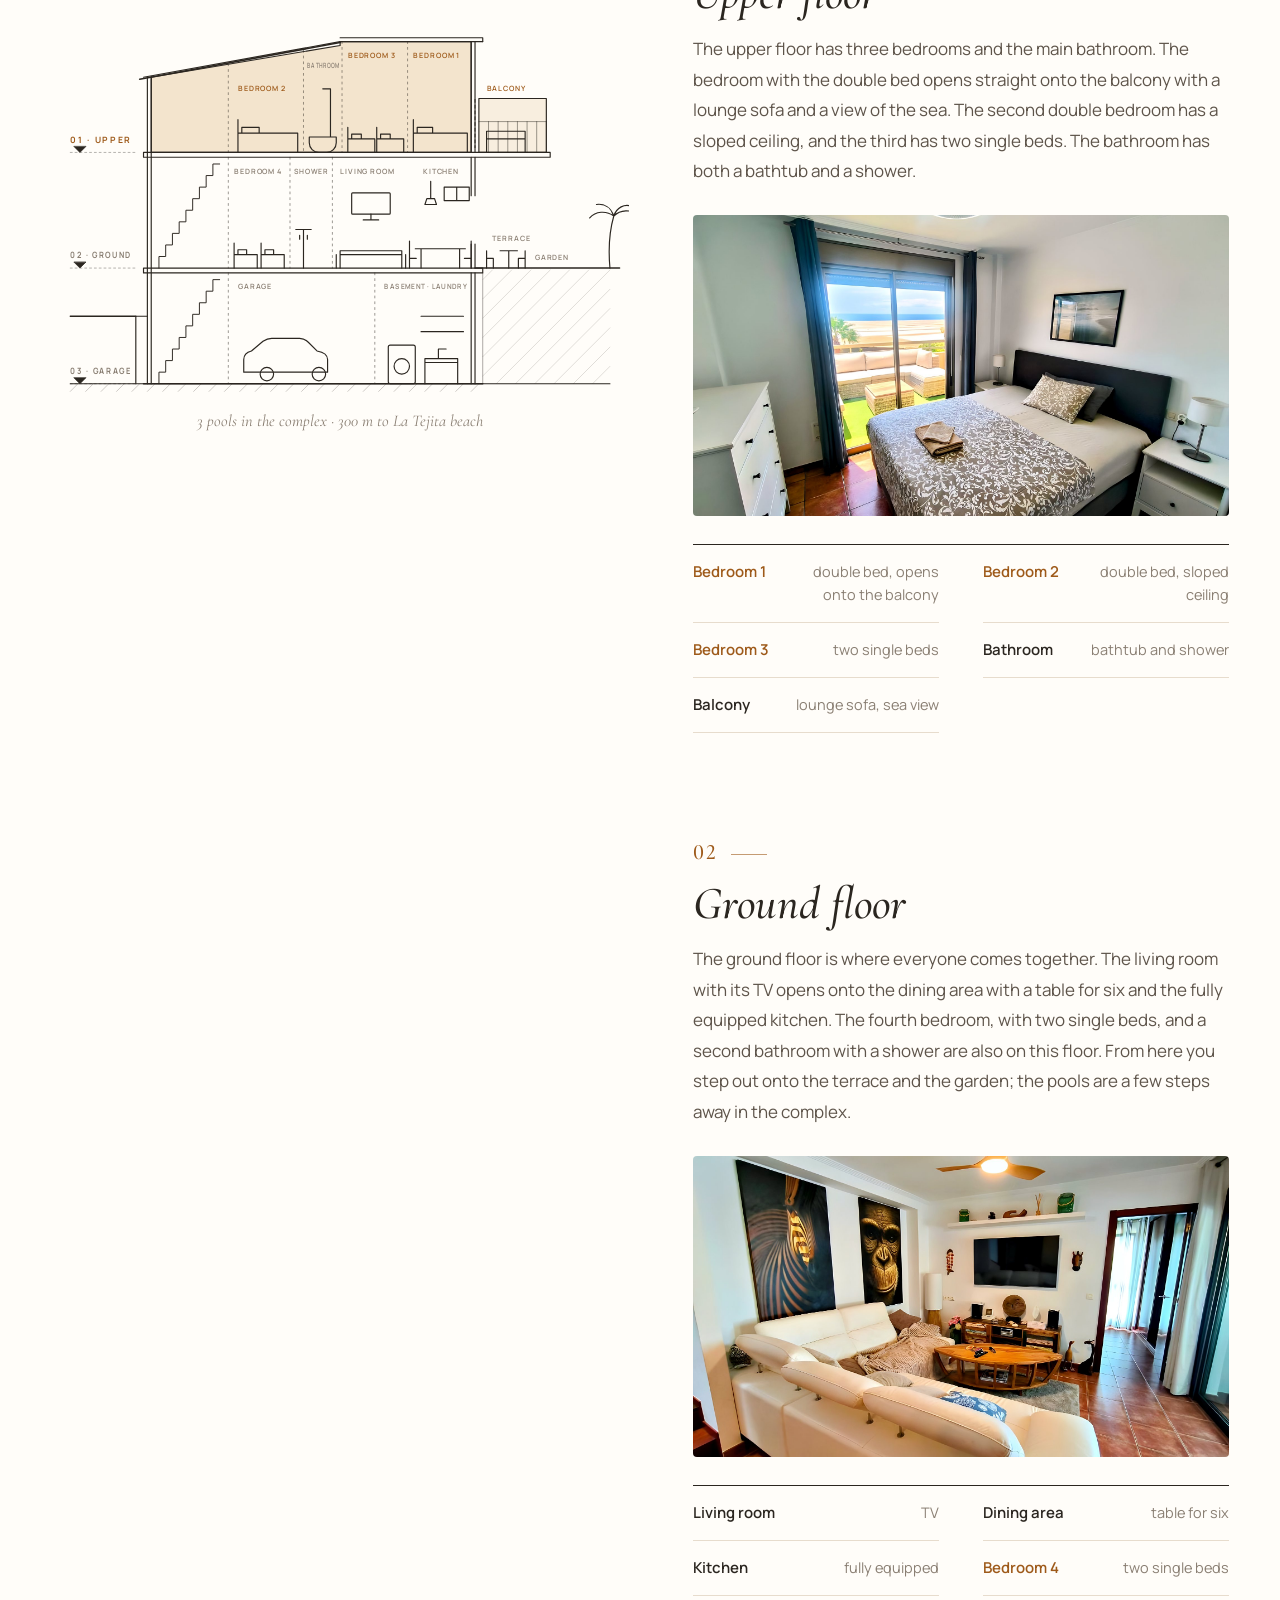
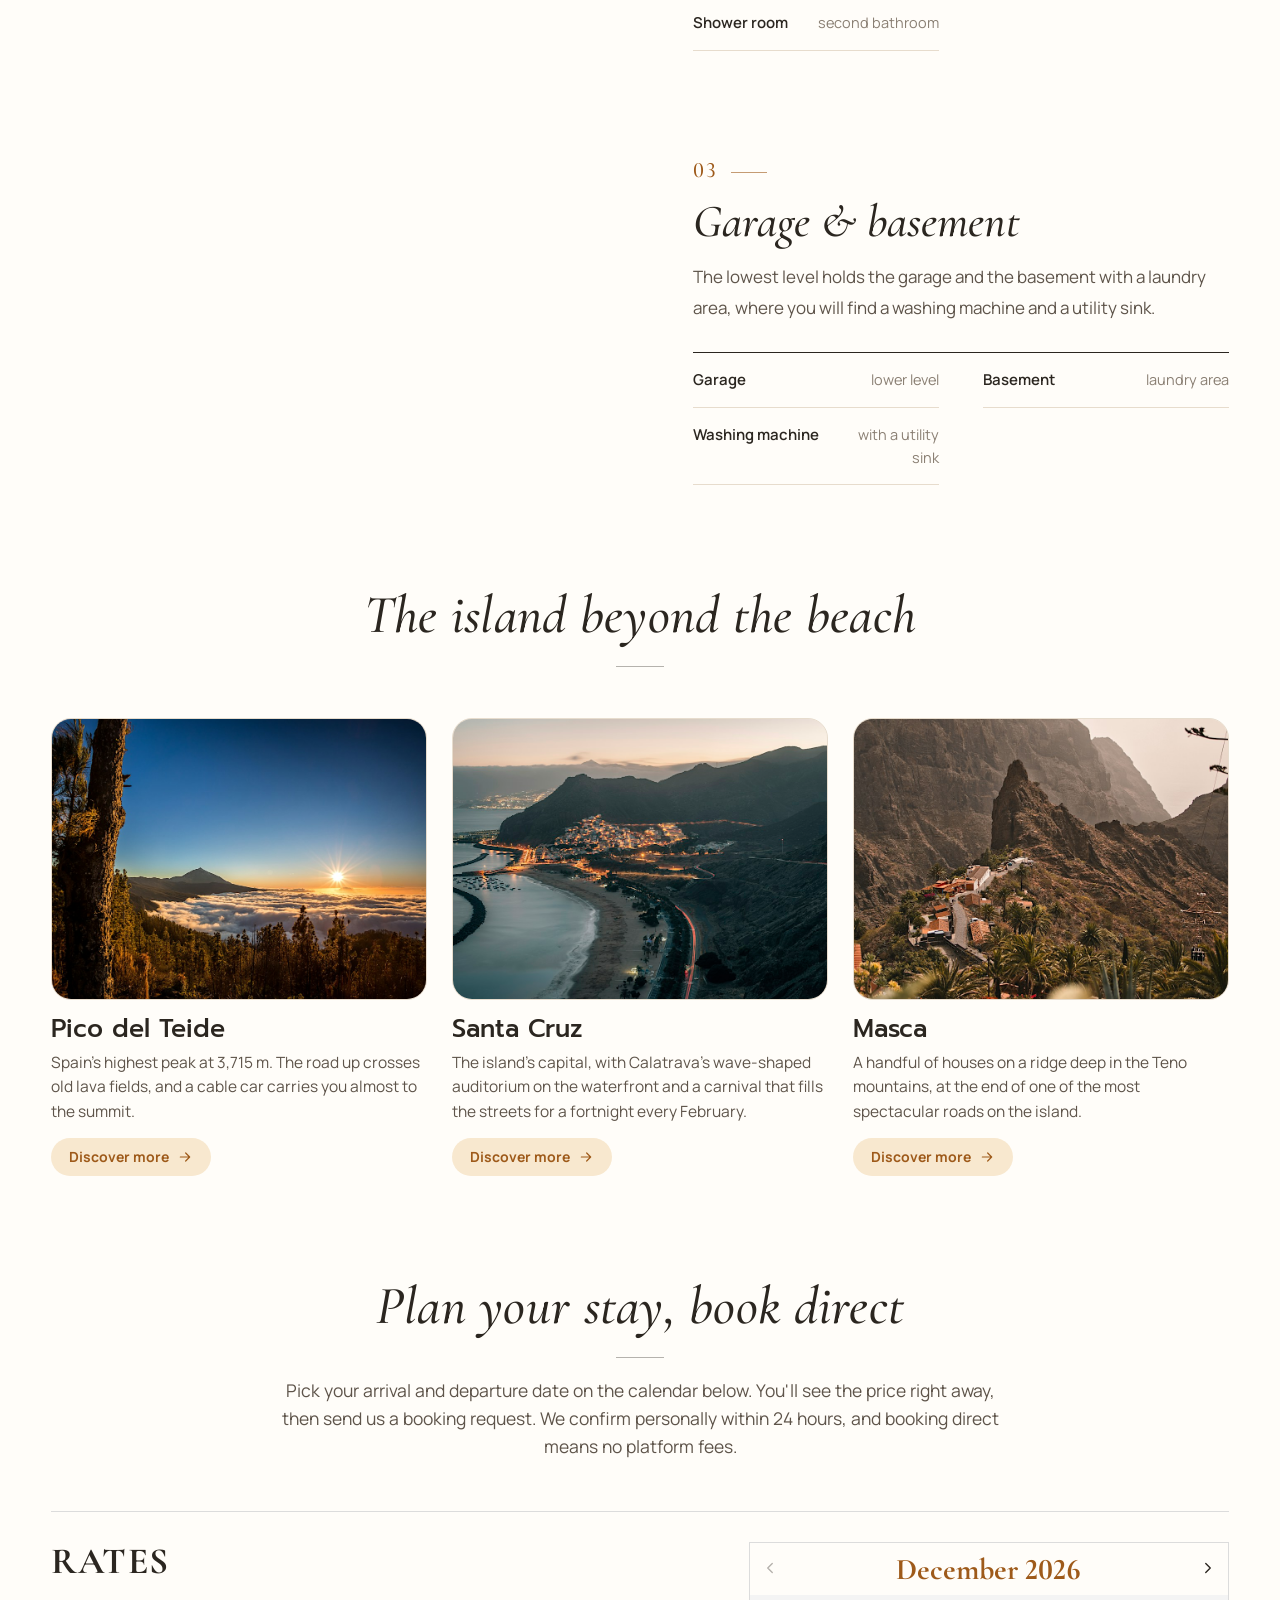
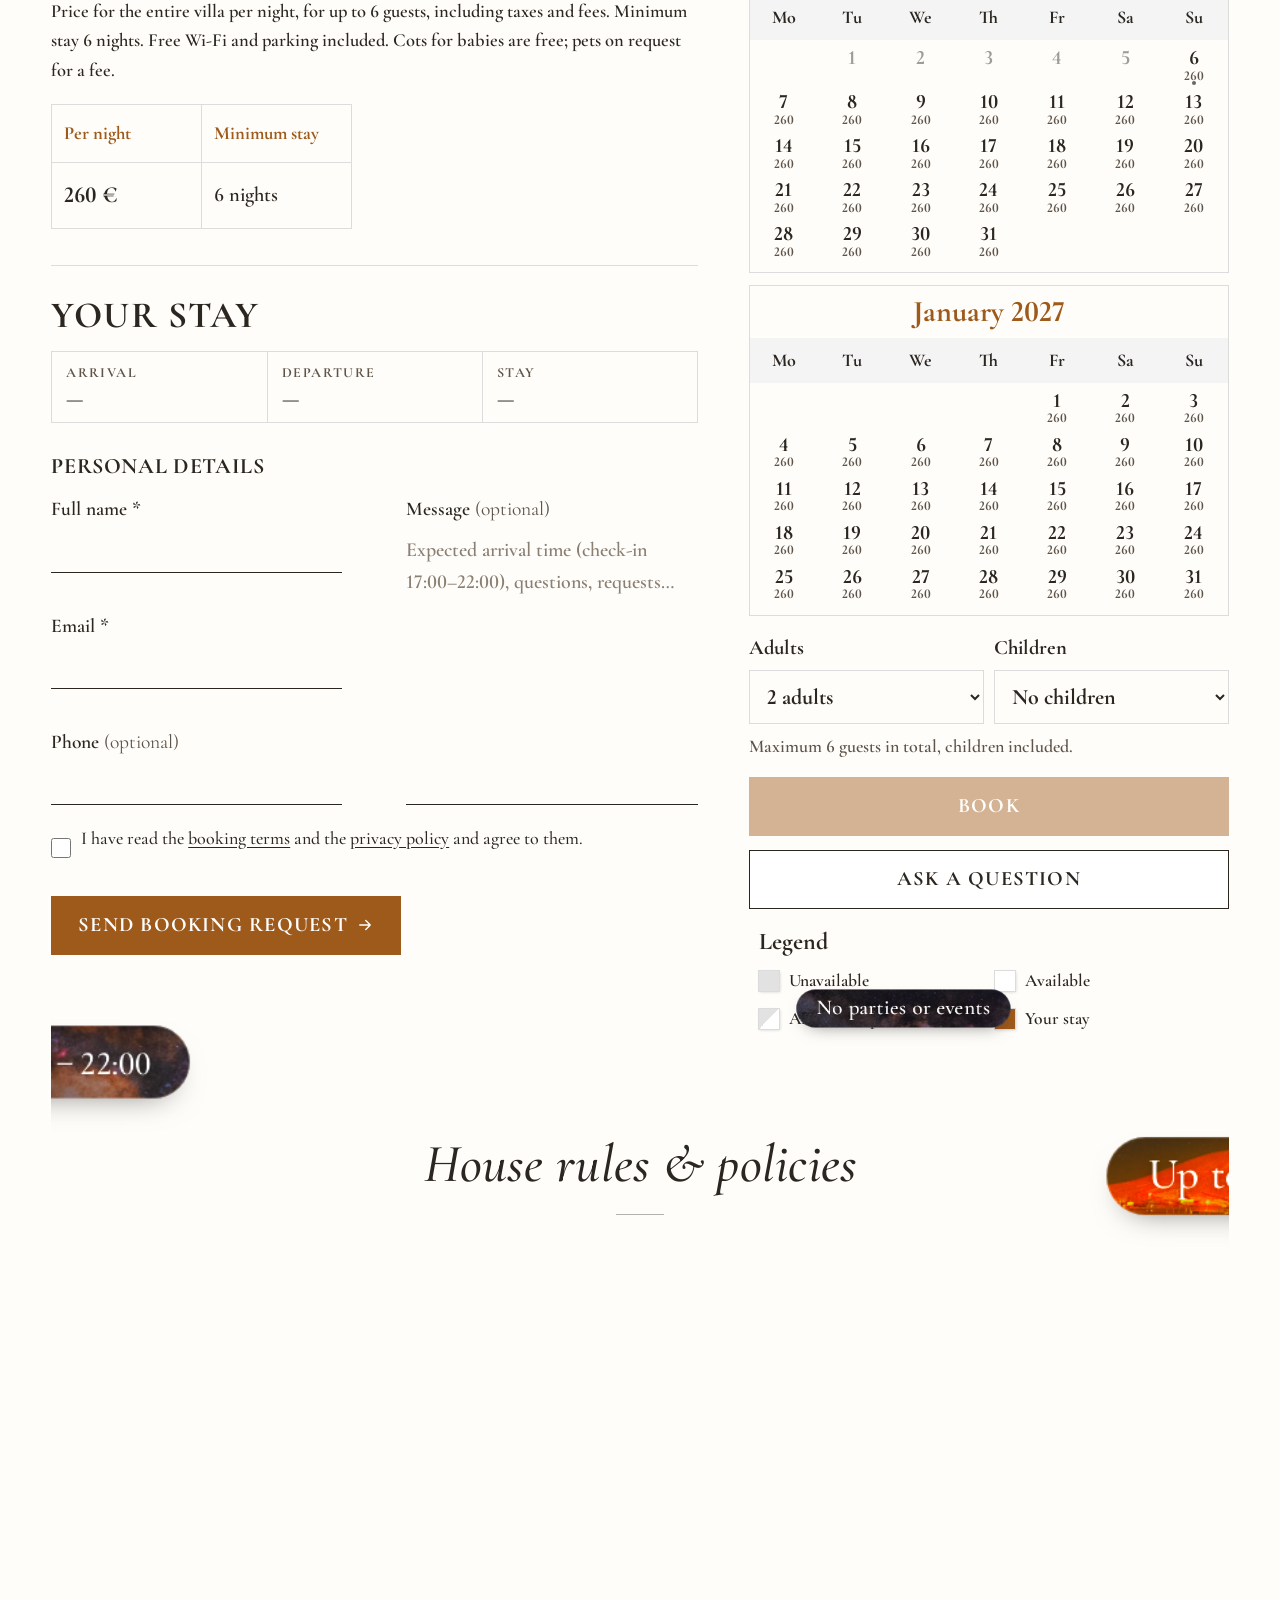
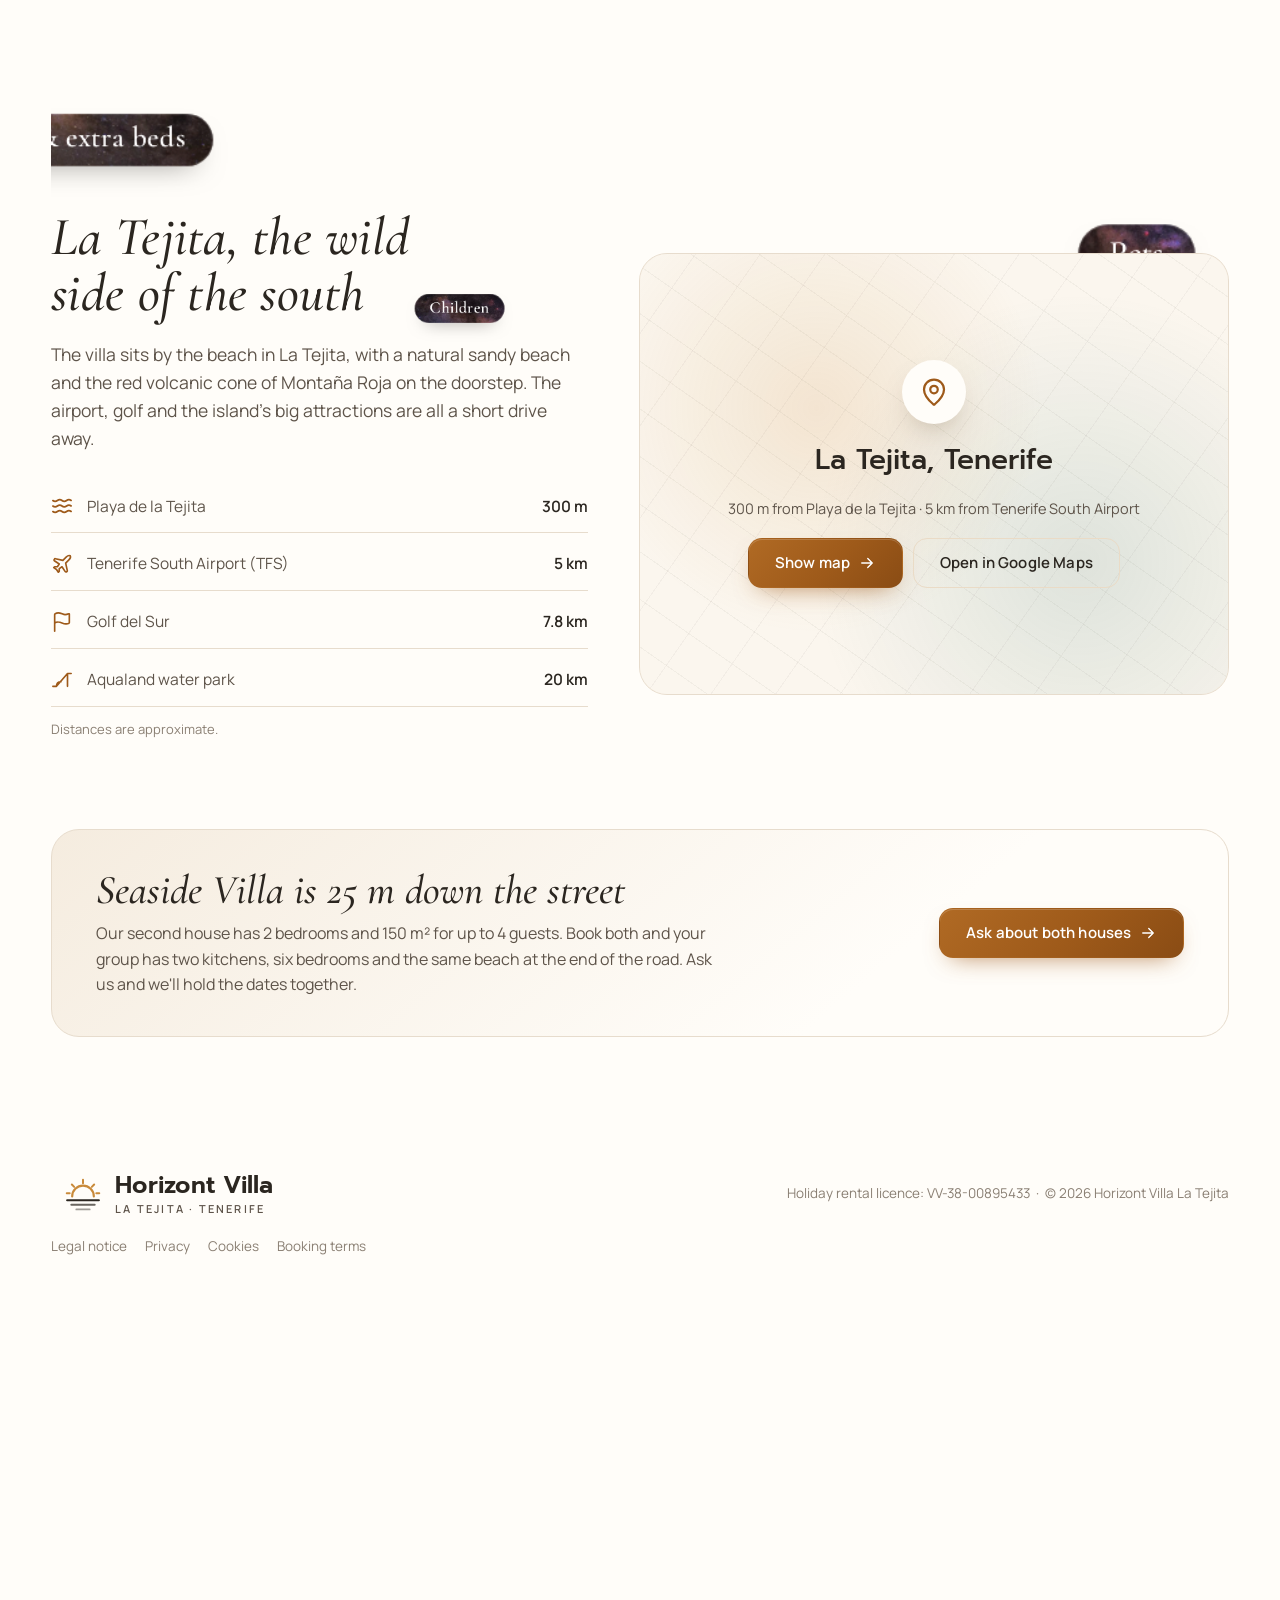
==== commit 486b9ce7: "Obsazenost z Bookingu/Airbnb pro obě vily, licence Horizonu, menší fotky, 404, sitemap, bez WhatsApp" ====
--- a/Horizon-Villa-website/Tenerife website/site/index.html
+++ b/Horizon-Villa-website/Tenerife website/site/index.html
@@ -574,6 +574,7 @@
               </div>
               <div class="calendar" id="calendar"></div>
               <p class="cal-hint" aria-live="polite"></p>
+              <p class="cal-updated" hidden></p>
             </div>
 
             <div class="pad-guests">
@@ -728,7 +729,7 @@
           <svg class="brand-mark" aria-hidden="true"><use href="#logo-mark"/></svg>
           <span class="brand-text"><span class="brand-name">Horizont Villa</span><span class="brand-sub">La Tejita · Tenerife</span></span>
         </a>
-        <p class="legal"><span data-i18n="footer.licence">Holiday rental licence:</span> VV-38-X-XXXXX &nbsp;·&nbsp; © <span data-year></span> Horizont Villa La Tejita</p>
+        <p class="legal"><span data-i18n="footer.licence">Holiday rental licence:</span> VV-38-00895433 &nbsp;·&nbsp; © <span data-year></span> Horizont Villa La Tejita</p>
         <nav class="footer-legal" data-i18n-attr="aria-label:footer.legalNav" aria-label="Legal">
           <a href="legal.html#legal" data-i18n="footer.legalNotice">Legal notice</a>
           <a href="legal.html#privacy" data-i18n="footer.privacy">Privacy</a>
@@ -749,7 +750,6 @@
             <p class="finale-text" data-i18n="footer.text">Questions before you book? Write or call us. We're happy to help.</p>
             <div class="contact-links">
               <a class="contact-pill" data-config-email href="mailto:info@horizonvilla-latejita.com"><svg class="icon"><use href="#i-mail"/></svg><span>info@horizonvilla-latejita.com</span></a>
-              <a class="contact-pill" data-config-whatsapp href="https://wa.me/34600000000" target="_blank" rel="noopener"><svg class="icon"><use href="#i-chat"/></svg><span>WhatsApp</span></a>
               <a class="contact-pill" data-config-phone href="tel:+34600000000"><svg class="icon"><use href="#i-phone"/></svg><span>+34 600 000 000</span></a>
             </div>
           </div>
@@ -764,6 +764,7 @@
   </a>
 
   <script src="js/config.js?v=54"></script>
+  <script src="js/booked.js?v=1"></script>
   <script src="js/i18n.js?v=70"></script>
   <script src="js/trips.js?v=55"></script>
   <script src="js/main.js?v=61"></script>
--- a/Horizon-Villa-website/Tenerife website/site/css/styles.css
+++ b/Horizon-Villa-website/Tenerife website/site/css/styles.css
@@ -2394,3 +2394,4 @@
 .booking .booking-form .consent-field .check.consent span { font-size: 18px; line-height: 1.5; }
 .booking .consent-field .field-error { font-size: 15px; margin-top: 4px; }
 .booking .booking-form .consent-field.has-error .check.consent span { color: var(--danger); }
+.cal-updated { font-size: 13px; color: var(--ink-3); margin-top: 2px; }
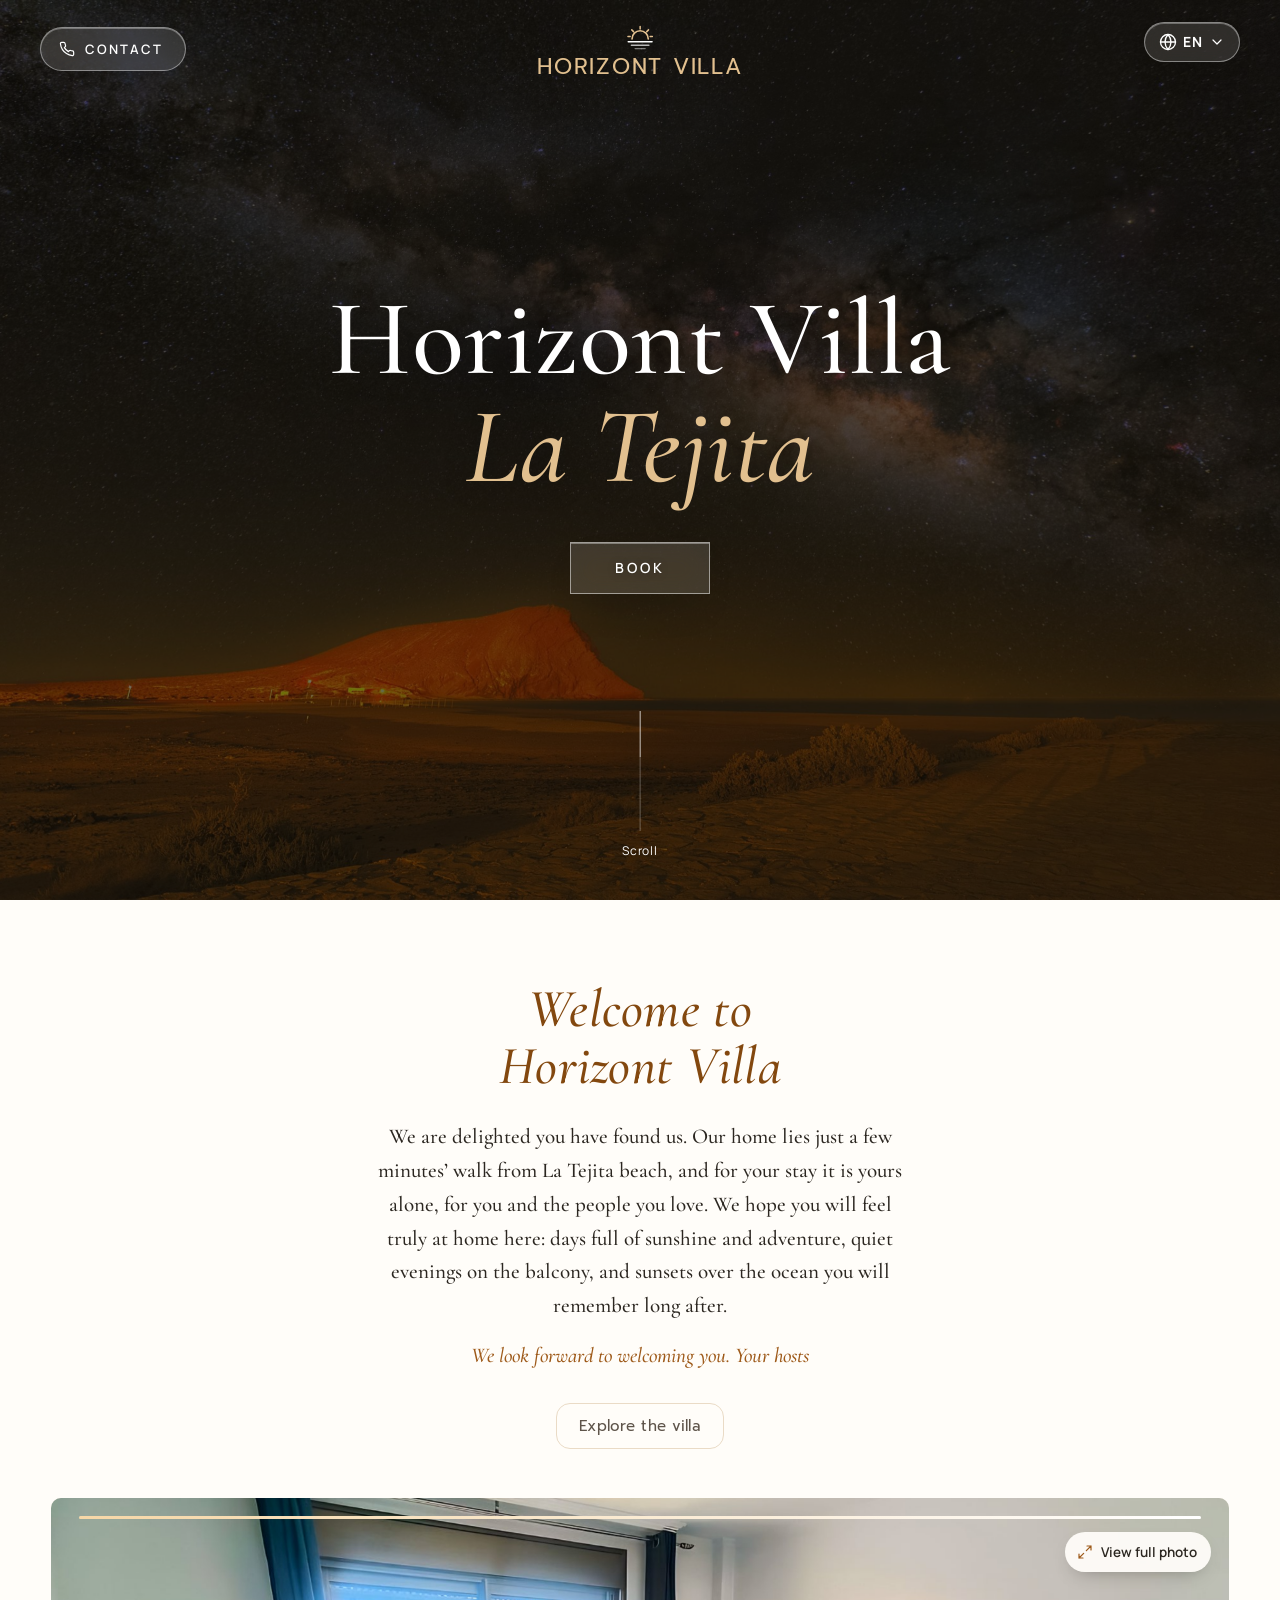
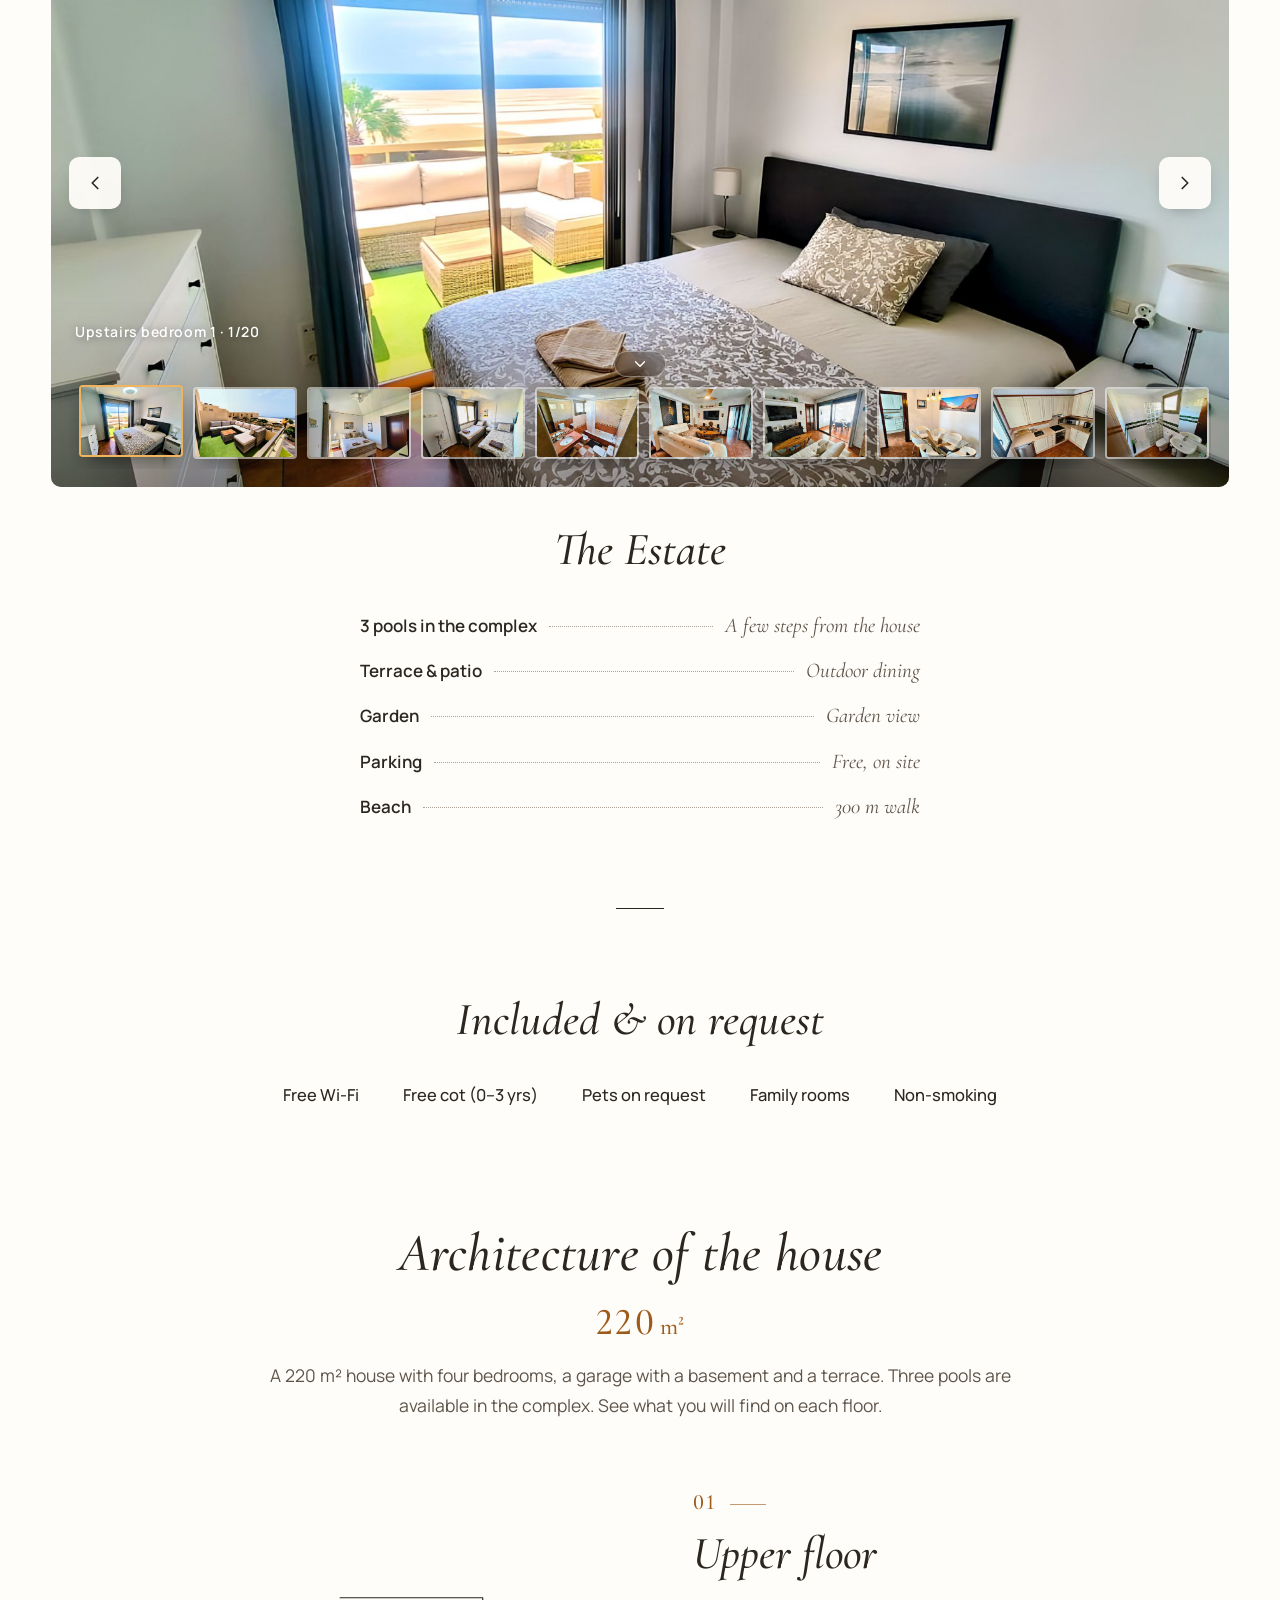
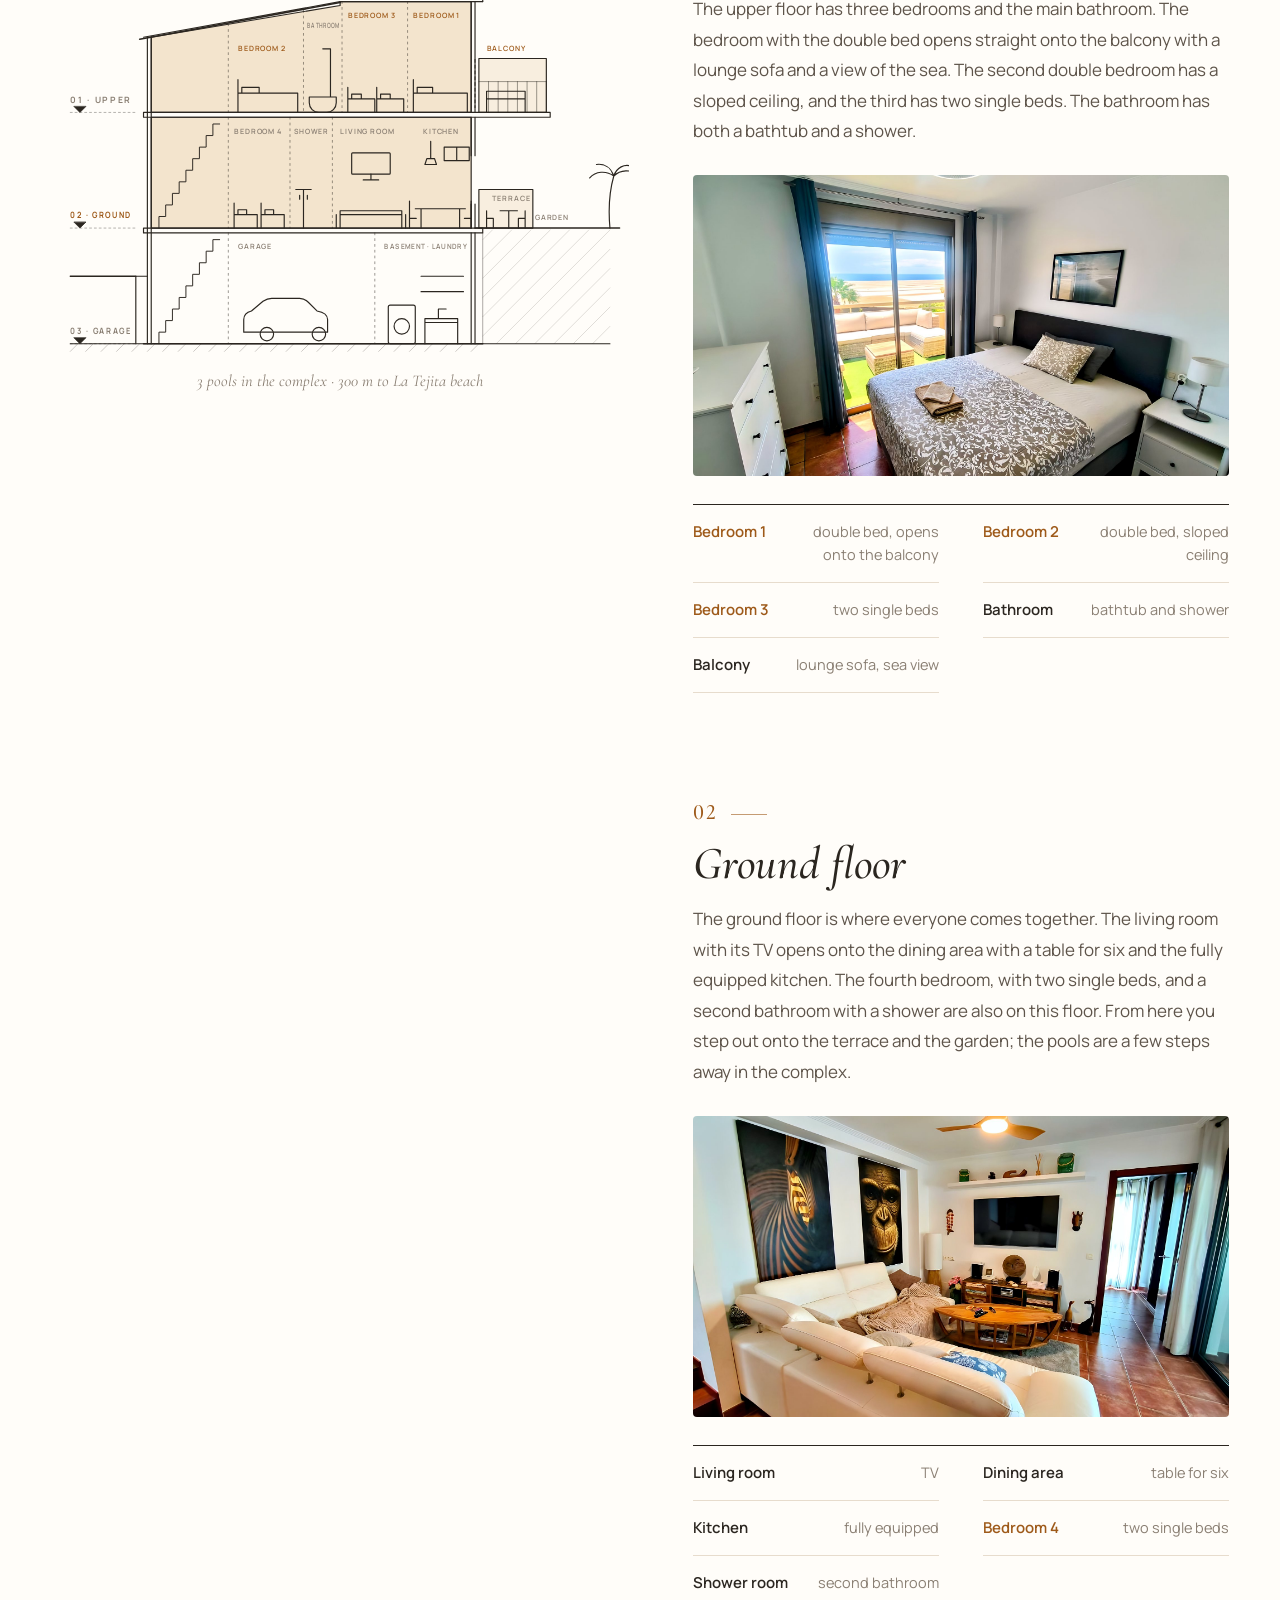
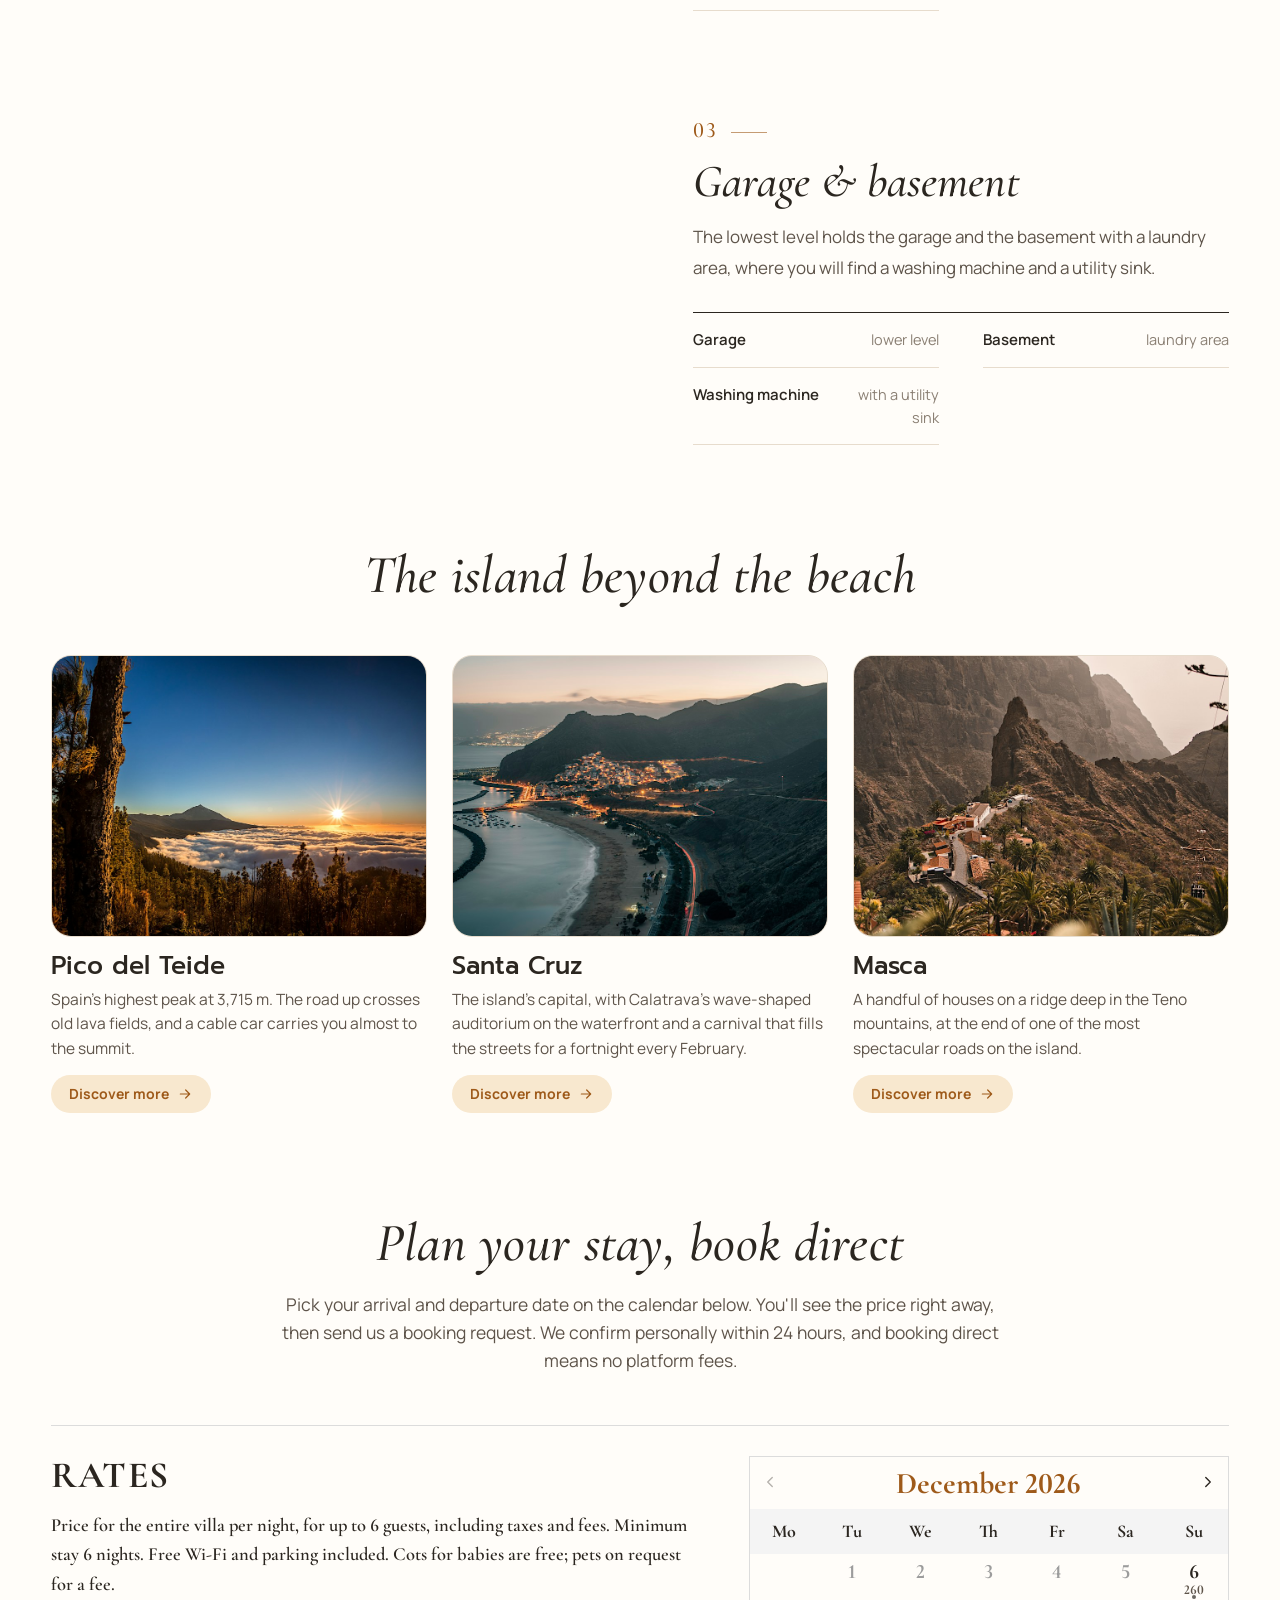
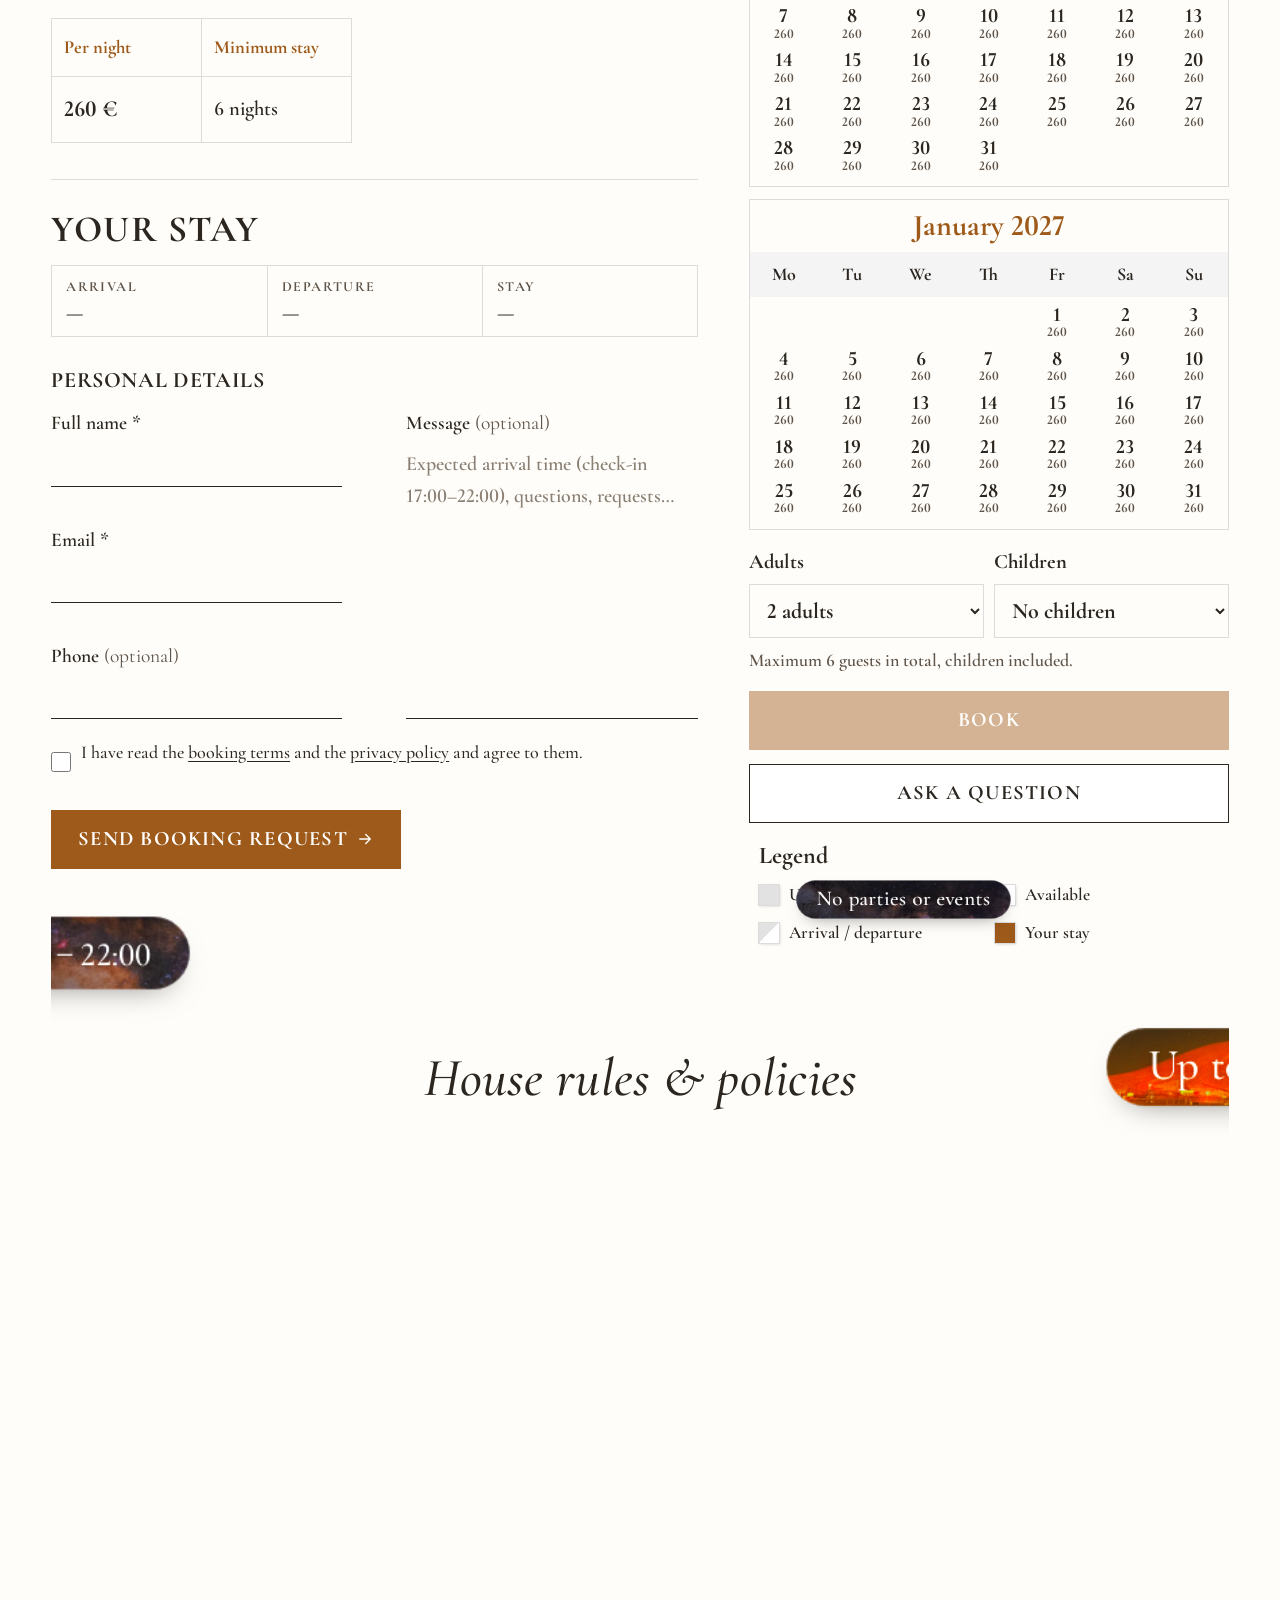
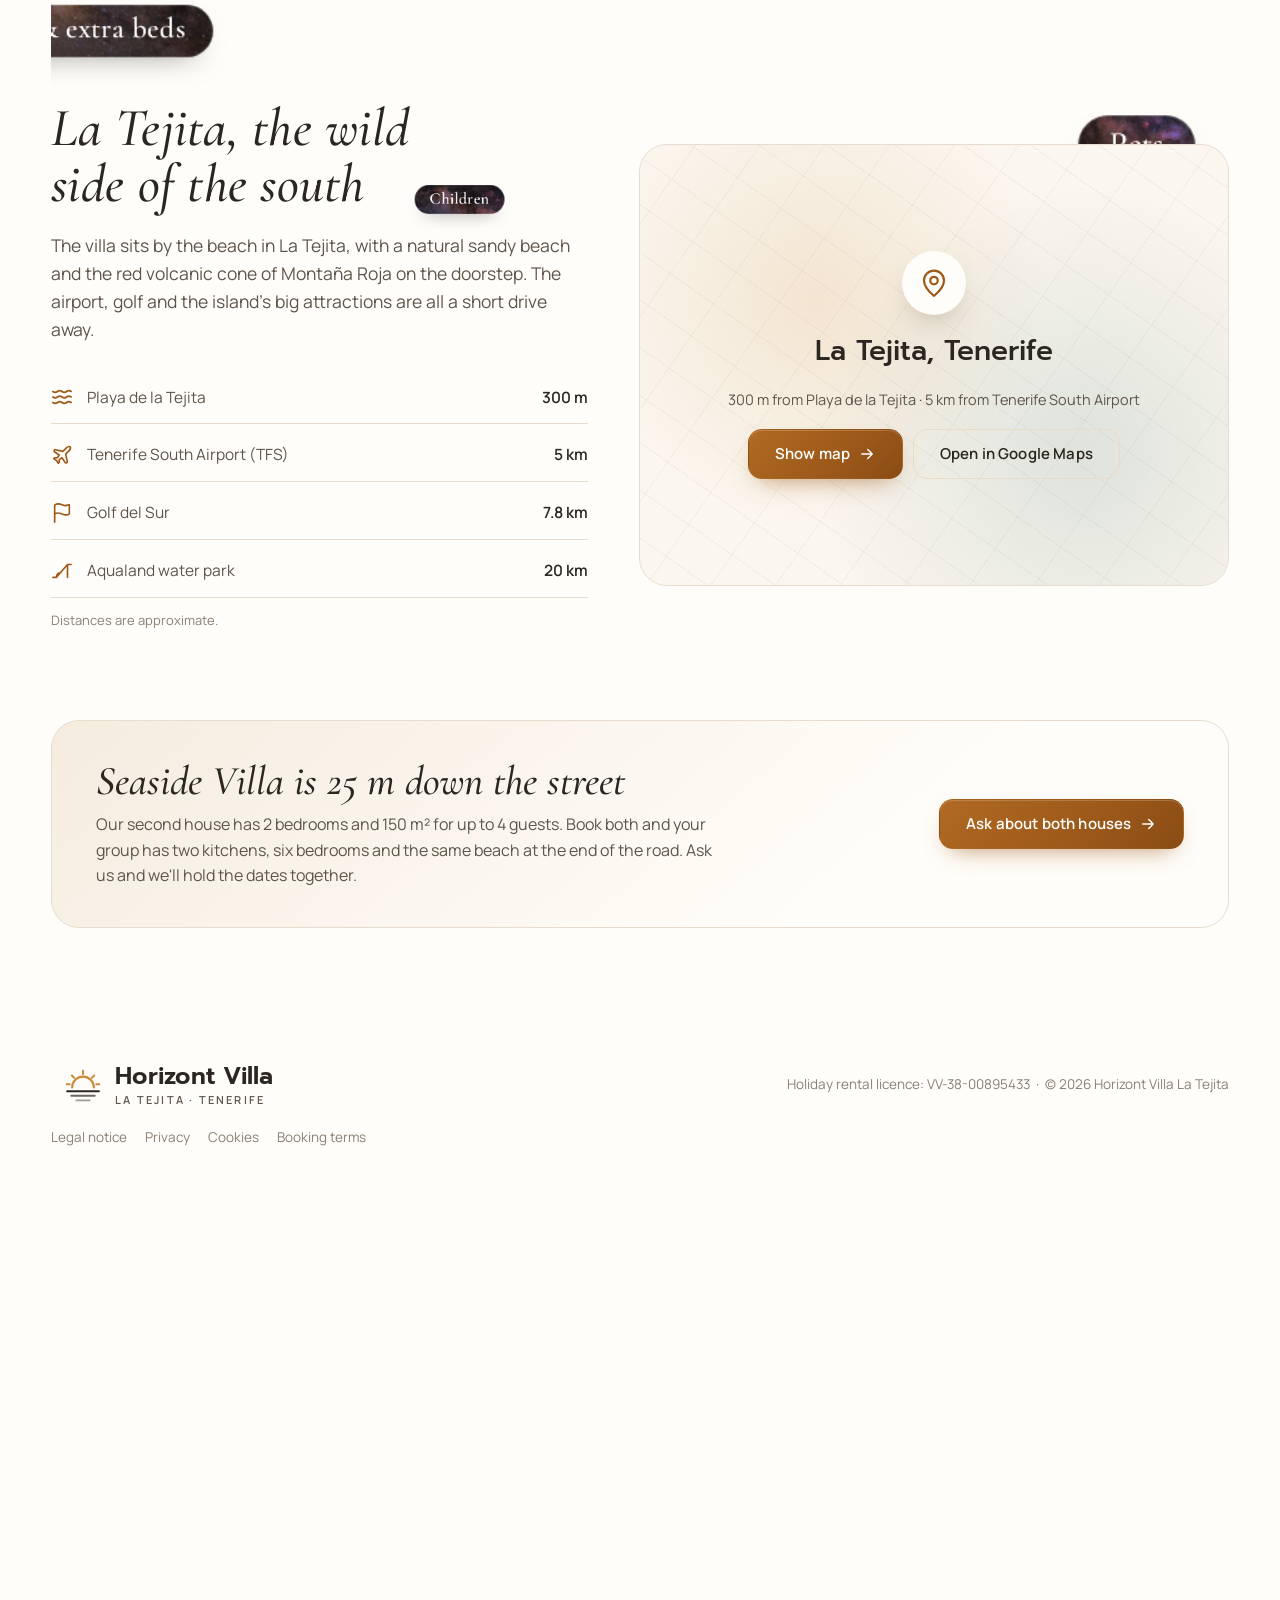
==== commit 2ece8da1: "Telefon +34 663 603 126 na obou vilách, e-mail schovaný do založení, bez čárek pod nadpisy - bez e-m" ====
--- a/Horizon-Villa-website/Tenerife website/site/index.html
+++ b/Horizon-Villa-website/Tenerife website/site/index.html
@@ -213,7 +213,7 @@
       <div class="header-end">
         <div class="header-meta">
           <div class="meta-block meta-right">
-            <a class="meta-phone" href="tel:+34600000000" data-config-phone>+34 600 000 000</a>
+            <a class="meta-phone" href="tel:+34663603126" data-config-phone>+34 663 603 126</a>
             <span class="meta-soft" data-i18n="meta.hours">Replies daily, 9:00 – 21:00</span>
           </div>
         </div>
@@ -749,8 +749,8 @@
           <div class="finale-below">
             <p class="finale-text" data-i18n="footer.text">Questions before you book? Write or call us. We're happy to help.</p>
             <div class="contact-links">
-              <a class="contact-pill" data-config-email href="mailto:info@horizonvilla-latejita.com"><svg class="icon"><use href="#i-mail"/></svg><span>info@horizonvilla-latejita.com</span></a>
-              <a class="contact-pill" data-config-phone href="tel:+34600000000"><svg class="icon"><use href="#i-phone"/></svg><span>+34 600 000 000</span></a>
+              <a class="contact-pill" data-config-email href="#" hidden><svg class="icon"><use href="#i-mail"/></svg><span>info@horizonvilla-latejita.com</span></a>
+              <a class="contact-pill" data-config-phone href="tel:+34663603126"><svg class="icon"><use href="#i-phone"/></svg><span>+34 663 603 126</span></a>
             </div>
           </div>
         </div>
--- a/Horizon-Villa-website/Tenerife website/site/css/styles.css
+++ b/Horizon-Villa-website/Tenerife website/site/css/styles.css
@@ -2395,3 +2395,7 @@
 .booking .consent-field .field-error { font-size: 15px; margin-top: 4px; }
 .booking .booking-form .consent-field.has-error .check.consent span { color: var(--danger); }
 .cal-updated { font-size: 13px; color: var(--ink-3); margin-top: 2px; }
+
+/* no short hairlines under the headings */
+.hero-title::after, .section-head h2::after, .arch-head h2::after { content: none; display: none; }
+.hero-title { margin-bottom: 26px; }
